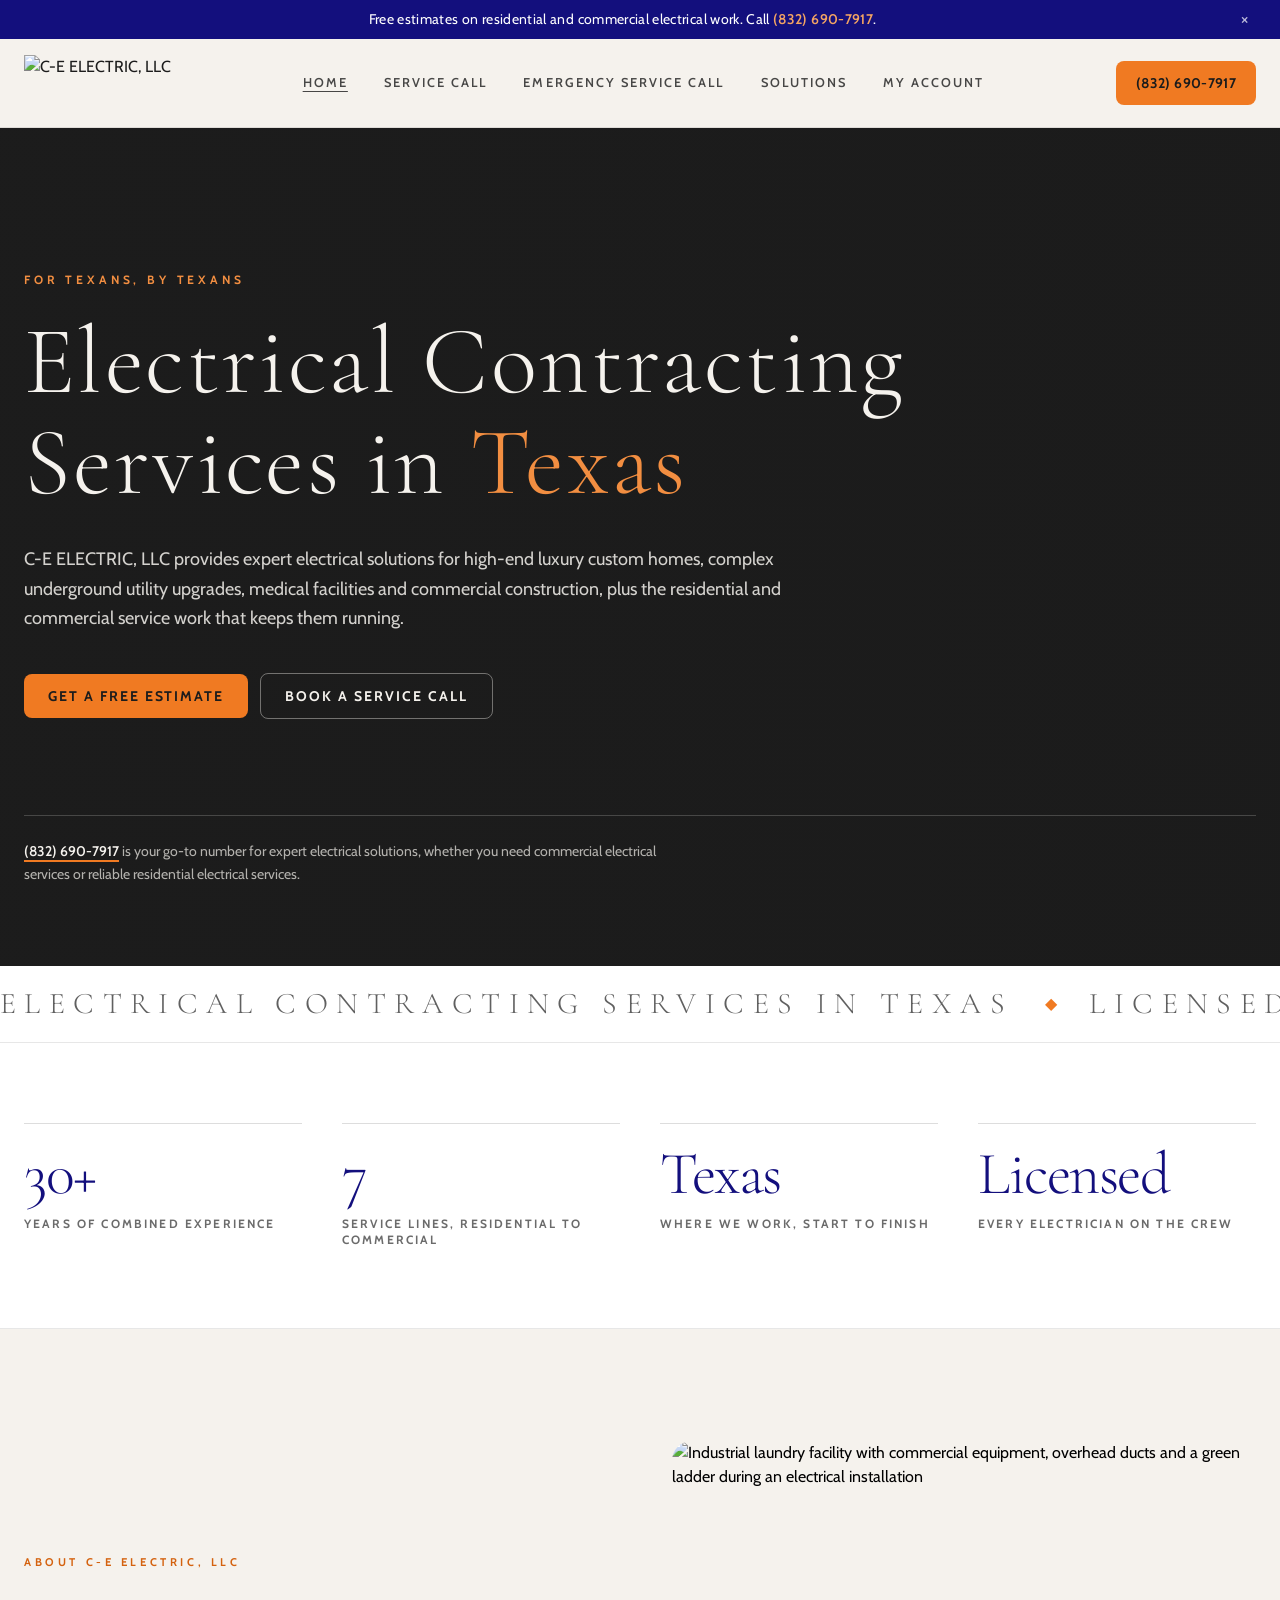
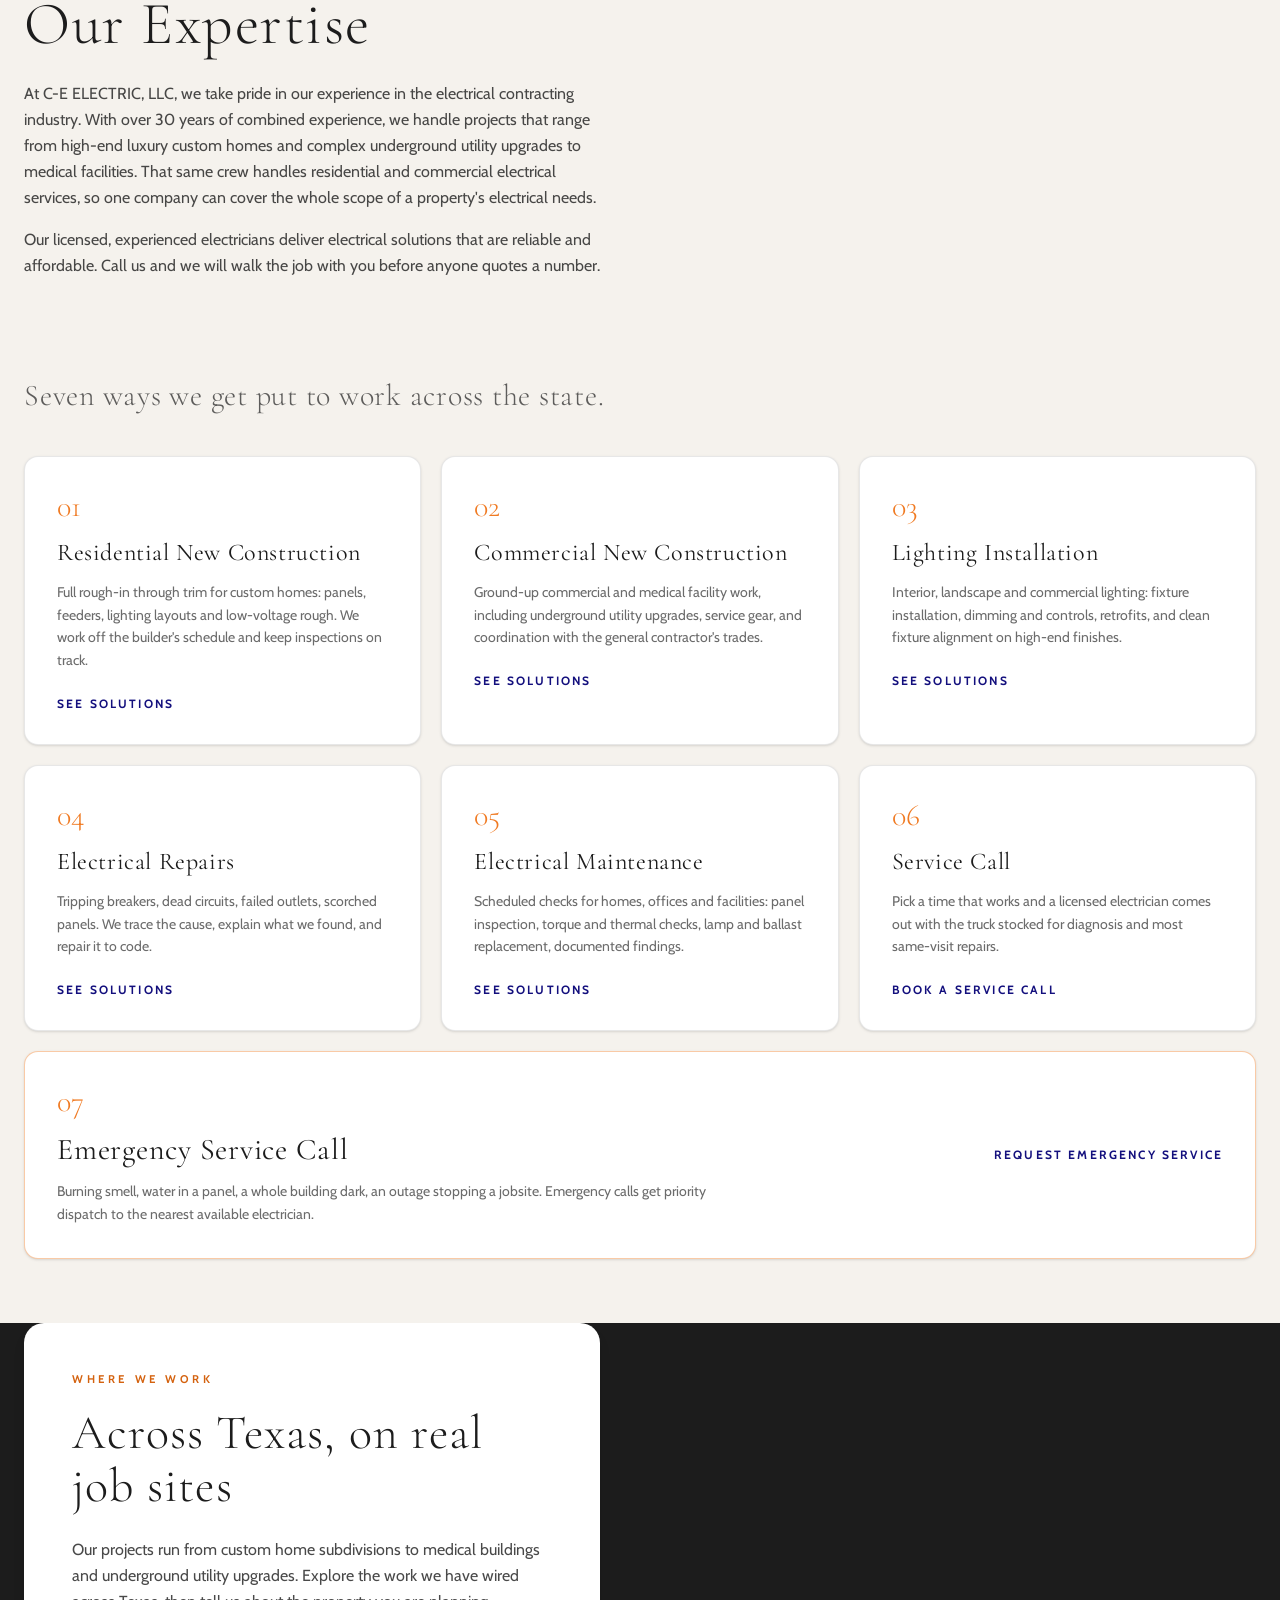
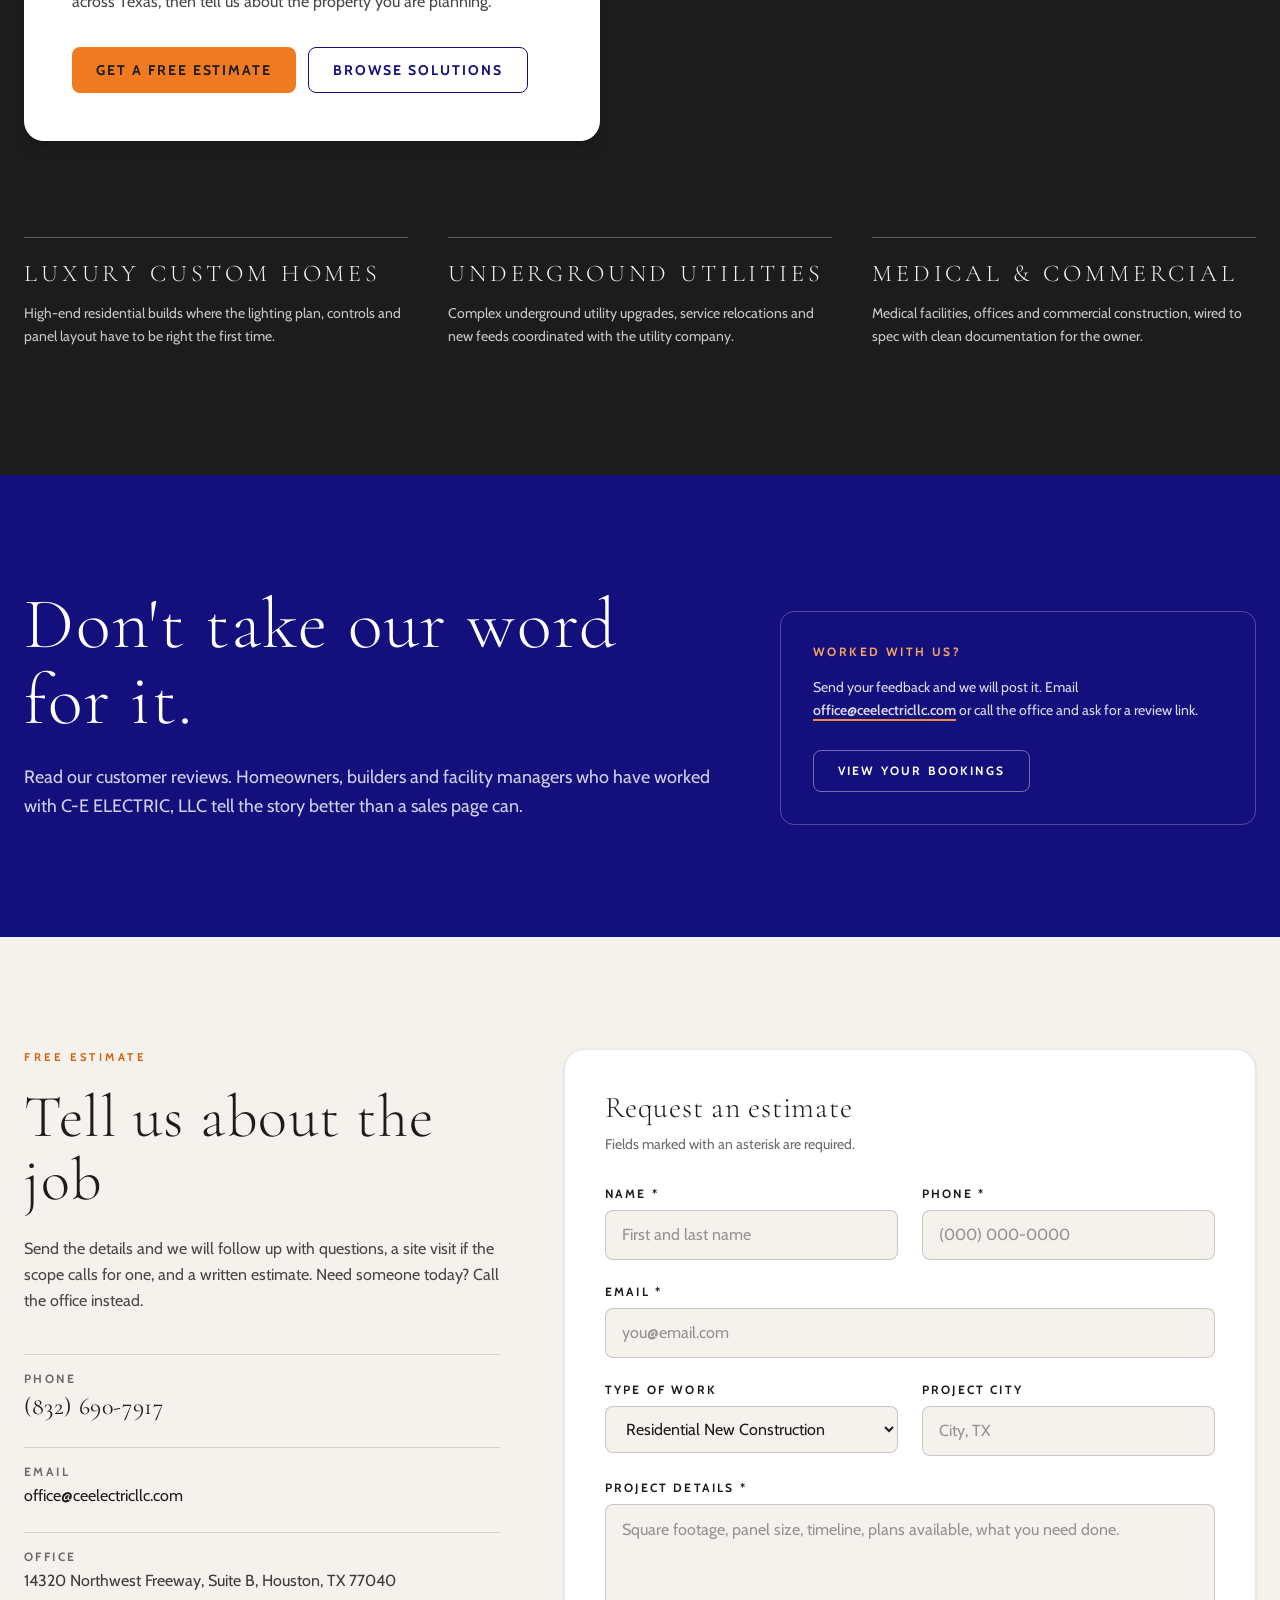
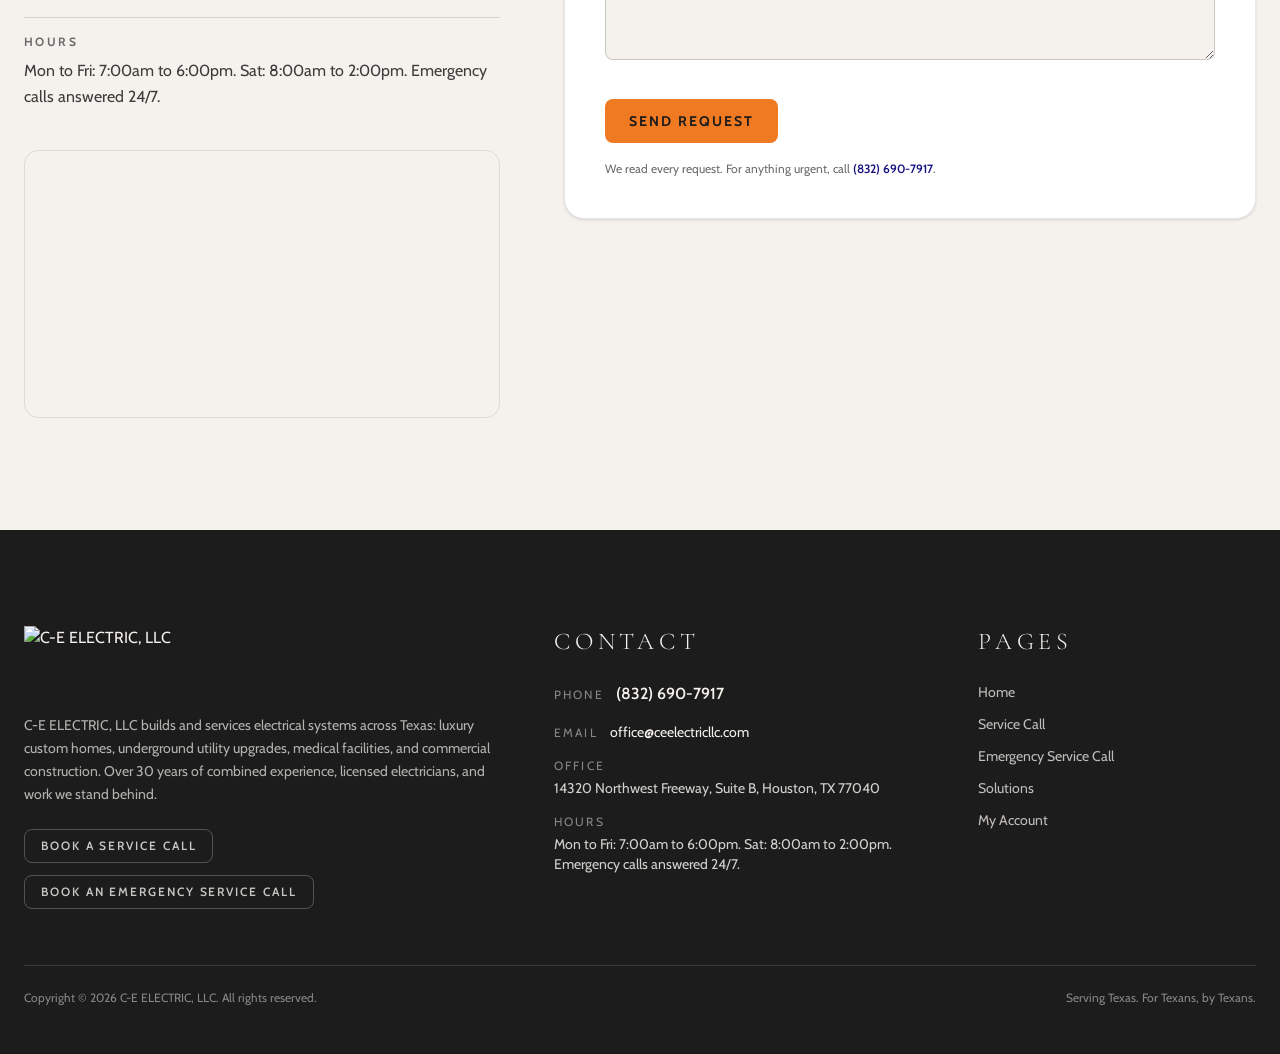
==== index.html @ a954e65c "Initial site generated by Tibly" ====
<!DOCTYPE html><html lang="en"><head>
<meta charset="utf-8"/>
<meta name="viewport" content="width=device-width, initial-scale=1"/>
<title>C-E ELECTRIC, LLC | Electrical Contracting Services in Texas</title>
<meta name="description" content="C-E ELECTRIC, LLC provides expert electrical solutions across Texas: luxury custom homes, underground utility upgrades, medical facilities, commercial construction, repairs and 24-hour service calls."/>
<link rel="canonical" href="https://c-e-electric-llc-2891.sites.tibly.ai/"/>
<meta property="og:type" content="website"/>
<meta property="og:url" content="https://c-e-electric-llc-2891.sites.tibly.ai/"/>
<meta property="og:site_name" content="C-E ELECTRIC, LLC"/>
<meta property="og:title" content="C-E ELECTRIC, LLC | Electrical Contracting Services in Texas"/>
<meta property="og:description" content="C-E ELECTRIC, LLC provides expert electrical solutions across Texas: luxury custom homes, underground utility upgrades, medical facilities, commercial construction, repairs and 24-hour service calls."/>
<meta name="twitter:card" content="summary_large_image"/>
<script type="application/ld+json" data-tibly-business="">{"@context":"https://schema.org","@type":"Electrician","image":"https://br-winter-boat-ajcnusyq.storage.c-3.us-east-2.aws.neon.tech/tibly-site-media/sites/6a129027-9db9-4f89-b25f-2b3204061a14/aab641169911f4c888b2295e507618f5.png","name":"C-E ELECTRIC, LLC","telephone":"(832) 690-7917","url":"https://c-e-electric-llc-2891.sites.tibly.ai/"}</script>
<link rel="icon" href="/favicon.svg" type="image/svg+xml"/>
<link rel="preconnect" href="https://fonts.googleapis.com"/>
<link rel="preconnect" href="https://fonts.gstatic.com" crossorigin=""/>
<link href="https://fonts.googleapis.com/css2?family=Cormorant+Garamond:wght@300;400;500;600&amp;family=Cabin:wght@400;500;600;700&amp;display=swap" rel="stylesheet"/>
<style>details[open] > *:not(summary){animation:tibly-acc .35s ease}@keyframes tibly-acc{from{opacity:0;transform:translateY(-4px)}}</style>
<style>@media (prefers-reduced-motion:no-preference){.tibly-fx{opacity:0;transform:translateY(24px);transition:opacity .7s ease,transform .7s ease}.tibly-fx.tibly-fx-in{opacity:1;transform:none}}</style>
<script>addEventListener('DOMContentLoaded',function(){if(!('IntersectionObserver' in window))return;var io=new IntersectionObserver(function(es){es.forEach(function(en){if(en.isIntersecting){en.target.classList.add('tibly-fx-in');io.unobserve(en.target)}})},{rootMargin:'0px 0px -8% 0px'});document.querySelectorAll('section[data-block] > *').forEach(function(el){var p=getComputedStyle(el).position;if(p==='absolute'||p==='fixed')return;if(el.getBoundingClientRect().top>innerHeight){el.classList.add('tibly-fx');io.observe(el)}})});</script>
<style>.tibly-ba{position:relative;overflow:hidden;--ba:50%;cursor:ew-resize;touch-action:pan-y;user-select:none;-webkit-user-select:none}.tibly-ba>img{display:block;width:100%;height:100%;object-fit:cover}.tibly-ba .tibly-ba-before{position:absolute;inset:0;clip-path:inset(0 calc(100% - var(--ba)) 0 0)}.tibly-ba .tibly-ba-before img{display:block;width:100%;height:100%;object-fit:cover}.tibly-ba::after{content:'';position:absolute;top:0;bottom:0;left:var(--ba);width:2px;margin-left:-1px;background:#fff;box-shadow:0 0 6px rgba(0,0,0,.55);pointer-events:none;z-index:1}.tibly-ba::before{content:'';position:absolute;top:50%;left:var(--ba);width:44px;height:44px;transform:translate(-50%,-50%);border-radius:9999px;background:rgba(0,0,0,.75) url("data:image/svg+xml,%3Csvg%20xmlns='http://www.w3.org/2000/svg'%20viewBox='0%200%2024%2024'%20fill='%23fff'%3E%3Cpath%20d='M9%206l-6%206%206%206zM15%206l6%206-6%206z'/%3E%3C/svg%3E") center/22px 22px no-repeat;border:2px solid #fff;box-shadow:0 2px 8px rgba(0,0,0,.4);pointer-events:none;z-index:1}.tibly-ba input[type=range]{position:absolute;inset:0;width:100%;height:100%;margin:0;opacity:0;pointer-events:none;-webkit-appearance:none;appearance:none;z-index:2}[data-lightbox]{cursor:zoom-in}.tibly-lb{position:fixed;inset:0;z-index:9999;background:rgba(0,0,0,.92);display:flex;align-items:center;justify-content:center;cursor:zoom-out;padding:24px}.tibly-lb img{max-width:100%;max-height:100%;object-fit:contain}</style>
<script>document.addEventListener('input',function(e){var t=e.target;if(!t||t.type!=='range')return;var c=t.closest&&t.closest('.tibly-ba');if(c)c.style.setProperty('--ba',t.value+'%')});document.addEventListener('pointerdown',function(e){var c=e.target.closest&&e.target.closest('.tibly-ba');if(!c||e.button>0)return;e.preventDefault();var inp=c.querySelector('input[type=range]');var set=function(x){var r=c.getBoundingClientRect();if(!r.width)return;var p=Math.max(0,Math.min(100,(x-r.left)*100/r.width));c.style.setProperty('--ba',p+'%');if(inp)inp.value=Math.round(p)};set(e.clientX);var mv=function(ev){set(ev.clientX)};var up=function(){document.removeEventListener('pointermove',mv);document.removeEventListener('pointerup',up);document.removeEventListener('pointercancel',up)};document.addEventListener('pointermove',mv);document.addEventListener('pointerup',up);document.addEventListener('pointercancel',up)});document.addEventListener('click',function(e){var im=e.target.closest&&e.target.closest('[data-lightbox]');if(!im||!(im.currentSrc||im.src))return;e.preventDefault();var o=document.createElement('div');o.className='tibly-lb';var big=document.createElement('img');big.src=im.currentSrc||im.src;big.alt=im.alt||'';o.appendChild(big);o.addEventListener('click',function(){o.remove()});document.addEventListener('keydown',function esc(ev){if(ev.key==='Escape'){o.remove();document.removeEventListener('keydown',esc)}});document.body.appendChild(o)});document.addEventListener('click',function(e){var x=e.target.closest&&e.target.closest('[data-announce-close]');if(!x)return;var b=x.closest('[data-announce]');if(b){b.style.display='none';try{sessionStorage.setItem('tibly-announce','1')}catch(_){}}});addEventListener('DOMContentLoaded',function(){try{if(sessionStorage.getItem('tibly-announce')==='1'){var b=document.querySelector('[data-announce]');if(b)b.style.display='none'}}catch(_){}if('IntersectionObserver' in window&&!matchMedia('(prefers-reduced-motion:reduce)').matches){var els=document.querySelectorAll('[data-count]');if(els.length){var io=new IntersectionObserver(function(es){es.forEach(function(en){if(!en.isIntersecting)return;io.unobserve(en.target);var el=en.target,s=el.textContent||'',m=s.match(/[\d,]*\d(?:\.\d+)?/);if(!m)return;var raw=m[0],num=parseFloat(raw.replace(/,/g,''));if(!isFinite(num))return;var pre=s.slice(0,m.index),post=s.slice(m.index+raw.length),grp=raw.indexOf(',')>=0,dec=(raw.split('.')[1]||'').length,t0=performance.now();requestAnimationFrame(function tick(now){var p=Math.min((now-t0)/1400,1);p=1-Math.pow(1-p,3);var v=(num*p).toFixed(dec);if(grp)v=Number(v).toLocaleString('en-US',{minimumFractionDigits:dec});el.textContent=pre+v+post;if(p<1)requestAnimationFrame(tick)})})},{rootMargin:'0px 0px -10% 0px'});els.forEach(function(el){io.observe(el)})}}var badge=document.querySelector('[data-tibly-open]');if(badge){var src=document.querySelector('[data-tibly-field="hours"]');var txt=(src&&src.textContent||'').toLowerCase();var days=['sun','mon','tue','wed','thu','fri','sat'];var toMin=function(h,mm,ap){h=+h;mm=+(mm||0);if(ap==='pm'&&h!==12)h+=12;if(ap==='am'&&h===12)h=0;return h*60+mm};var spans=[];var re=/(sun|mon|tue|wed|thu|fri|sat|daily|every ?day)[a-z]*\s*(?:[-\u2013\u2014]\s*(sun|mon|tue|wed|thu|fri|sat)[a-z]*)?\s*:?\s*(\d{1,2})(?::(\d{2}))?\s*(am|pm)?\s*[-\u2013\u2014]\s*(\d{1,2})(?::(\d{2}))?\s*(am|pm)?/g,mm;while((mm=re.exec(txt))){var d1=mm[1].slice(0,3),d2=mm[2],ap1=mm[5]||(mm[8]==='pm'&&+mm[3]<=+mm[6]?'am':mm[8]),o=toMin(mm[3],mm[4],ap1),c=toMin(mm[6],mm[7],mm[8]);var from=d1==='dai'||d1==='eve'?0:days.indexOf(d1),to=d2?days.indexOf(d2.slice(0,3)):(d1==='dai'||d1==='eve'?6:from);if(from<0)continue;for(var d=from;;d=(d+1)%7){spans.push([d,o,c]);if(d===to)break}}if(spans.length){var now=new Date(),cur=now.getDay(),min=now.getHours()*60+now.getMinutes();var open=spans.some(function(s){return s[0]===cur&&min>=s[1]&&min<s[2]});badge.textContent=open?(badge.getAttribute('data-open-text')||'Open now'):(badge.getAttribute('data-closed-text')||'Closed now');badge.setAttribute('data-state',open?'open':'closed');badge.hidden=false}}});</script>
<style>header a[aria-current="page"]:not(:has(img,svg)){text-decoration:underline;text-underline-offset:4px;text-decoration-thickness:1px}</style>
<style>#nav-open~[class*="peer-checked:"][class*="fixed"]{min-height:100vh;min-height:100dvh}@media (prefers-reduced-motion:no-preference){label[for="nav-open"] span{transition:transform .3s ease,opacity .2s ease}header:has(#nav-open:checked) label[for="nav-open"]:not([aria-label="Close" i]) span:not(:has(span)):nth-of-type(1){transform:translateY(8px) rotate(45deg)}header:has(#nav-open:checked) label[for="nav-open"]:not([aria-label="Close" i]) span:not(:has(span)):nth-of-type(2){opacity:0}header:has(#nav-open:checked) label[for="nav-open"]:not([aria-label="Close" i]) span:not(:has(span)):nth-of-type(3){transform:translateY(-8px) rotate(-45deg)}#nav-open:checked~[class*="peer-checked:"]{animation:tibly-nav-in .25s ease}#nav-open:checked~[class*="peer-checked:"] label[for="nav-open"]{display:inline-block;animation:tibly-x-in .35s ease}@keyframes tibly-nav-in{from{opacity:0;transform:translateY(10px)}}@keyframes tibly-x-in{from{opacity:0;transform:rotate(-90deg) scale(.6)}}}</style>
<link rel="stylesheet" href="/styles.css?v=c53bfd0f"/>
</head>
<body>
<!-- block:header -->
<header class="relative z-50 bg-bone font-body text-ink">
  <div data-announce="" class="bg-brand-600 text-white">
    <div class="mx-auto flex max-w-7xl items-center gap-3 px-4 py-2 sm:px-6">
      <p class="flex-1 text-center text-xs leading-relaxed tracking-wide sm:text-sm">
        Free estimates on residential and commercial electrical work. Call
        <a class="font-semibold text-accent-300 underline-offset-4 transition-colors hover:text-accent-200 hover:underline" href="tel:8326907917"><span data-tibly-field="phone">(832) 690-7917</span></a>.
      </p>
      <button data-announce-close="" aria-label="Dismiss" class="shrink-0 rounded-sm px-2 text-lg leading-none text-white/70 transition-colors hover:text-white">×</button>
    </div>
  </div>

  <div class="border-b border-ink/10">
    <div class="mx-auto max-w-7xl px-4 sm:px-6">
      <input type="checkbox" id="nav-open" class="peer sr-only"/>

      <div class="flex items-center justify-between gap-4 py-4">
        <a aria-current="page" class="flex shrink-0 items-center gap-3" href="/">
          <img data-tibly-logo="" src="https://br-winter-boat-ajcnusyq.storage.c-3.us-east-2.aws.neon.tech/tibly-site-media/sites/6a129027-9db9-4f89-b25f-2b3204061a14/aab641169911f4c888b2295e507618f5.png" alt="C-E ELECTRIC, LLC" class="h-11 w-auto sm:h-14"/>
          <span class="sr-only" data-tibly-field="business-name">C-E ELECTRIC, LLC</span>
        </a>

        <nav aria-label="Primary" class="hidden items-center gap-7 md:flex lg:gap-9">
          <a aria-current="page" class="text-[0.8rem] font-semibold uppercase tracking-[0.16em] text-ink/80 transition-colors hover:text-accent-600" href="/">Home</a>
          <a class="text-[0.8rem] font-semibold uppercase tracking-[0.16em] text-ink/80 transition-colors hover:text-accent-600" href="/service-call">Service Call</a>
          <a class="text-[0.8rem] font-semibold uppercase tracking-[0.16em] text-ink/80 transition-colors hover:text-accent-600" href="/emergency-service-call">Emergency Service Call</a>
          <a class="text-[0.8rem] font-semibold uppercase tracking-[0.16em] text-ink/80 transition-colors hover:text-accent-600" href="/solutions">Solutions</a>
          <a class="text-[0.8rem] font-semibold uppercase tracking-[0.16em] text-ink/80 transition-colors hover:text-accent-600" href="/account">My Account</a>
        </nav>

        <a class="hidden md:inline-flex items-center gap-2 rounded-md bg-accent-500 px-5 py-3 text-sm font-bold tracking-wide text-ink transition-all duration-200 hover:-translate-y-0.5 hover:bg-accent-400" href="tel:8326907917">
          <span data-tibly-field="phone">(832) 690-7917</span>
        </a>

        <label for="nav-open" class="md:hidden cursor-pointer p-2" aria-label="Menu">
          <span class="block h-0.5 w-7 bg-ink"></span>
          <span class="mt-1.5 block h-0.5 w-7 bg-ink"></span>
          <span class="mt-1.5 block h-0.5 w-7 bg-ink"></span>
        </label>
      </div>

      <div class="hidden peer-checked:flex md:hidden fixed inset-0 z-50 flex-col bg-bone">
        <div class="flex items-center justify-between border-b border-ink/10 px-4 py-4">
          <img src="https://br-winter-boat-ajcnusyq.storage.c-3.us-east-2.aws.neon.tech/tibly-site-media/sites/6a129027-9db9-4f89-b25f-2b3204061a14/aab641169911f4c888b2295e507618f5.png" alt="C-E ELECTRIC, LLC" class="h-11 w-auto"/>
          <label for="nav-open" aria-label="Close" class="cursor-pointer p-2 text-3xl leading-none text-ink">×</label>
        </div>
        <nav aria-label="Mobile" class="flex flex-1 flex-col justify-center gap-6 overflow-y-auto px-6 py-8">
          <a aria-current="page" class="font-display text-3xl font-light tracking-wide text-ink transition-colors hover:text-accent-600" href="/">Home</a>
          <a class="font-display text-3xl font-light tracking-wide text-ink transition-colors hover:text-accent-600" href="/service-call">Service Call</a>
          <a class="font-display text-3xl font-light tracking-wide text-ink transition-colors hover:text-accent-600" href="/emergency-service-call">Emergency Service Call</a>
          <a class="font-display text-3xl font-light tracking-wide text-ink transition-colors hover:text-accent-600" href="/solutions">Solutions</a>
          <a class="font-display text-3xl font-light tracking-wide text-ink transition-colors hover:text-accent-600" href="/account">My Account</a>
        </nav>
        <div class="border-t border-ink/10 px-6 py-6">
          <a class="flex w-full items-center justify-center rounded-md bg-accent-500 px-6 py-4 text-base font-bold tracking-wide text-ink transition-colors hover:bg-accent-400" href="tel:8326907917">
            Call <span class="ml-2" data-tibly-field="phone">(832) 690-7917</span>
          </a>
        </div>
      </div>
    </div>
  </div>
</header>
<!-- /block:header -->
<!-- block:value-hero-cta -->
<section class="relative isolate overflow-hidden bg-ink font-body" data-block="value-hero-cta">
  <video src="https://videos.pexels.com/video-files/5391403/5391403-hd_1920_1080_30fps.mp4" poster="https://images.pexels.com/videos/5391403/pexels-photo-5391403.jpeg?auto=compress&amp;cs=tinysrgb&amp;fit=crop&amp;h=630&amp;w=1200" autoplay="" muted="" loop="" playsinline="" data-video-query="electrician pulling wire and installing lighting inside a luxury custom home under construction" class="absolute inset-0 w-full h-full object-cover"></video>
  <div class="absolute inset-0 bg-ink/70 md:bg-gradient-to-r md:from-ink/85 md:via-ink/65 md:to-ink/25"></div>

  <div class="relative mx-auto flex max-w-7xl flex-col px-4 pt-20 pb-14 sm:px-6 md:pt-36 md:pb-20">
    <p class="text-[0.7rem] font-bold uppercase tracking-[0.32em] text-accent-400 sm:text-xs">For Texans, by Texans</p>

    <h1 class="mt-6 max-w-4xl font-display text-4xl font-light leading-[1.05] tracking-wide text-bone sm:text-5xl md:text-7xl lg:text-8xl">
      Electrical Contracting<br class="hidden sm:block"/> Services in <span class="text-accent-400">Texas</span>
    </h1>

    <p class="mt-8 max-w-prose text-base leading-relaxed text-bone/85 sm:text-lg">
      <span data-tibly-field="business-name">C-E ELECTRIC, LLC</span> provides expert electrical solutions for high-end luxury custom homes, complex underground utility upgrades, medical facilities and commercial construction, plus the residential and commercial service work that keeps them running.
    </p>

    <div class="mt-10 flex flex-col gap-3 sm:flex-row sm:items-center">
      <a class="btn w-full sm:w-auto" href="#estimate">Get a Free Estimate</a>
      <a class="inline-flex w-full items-center justify-center rounded-md border border-bone/40 px-6 py-3 text-sm font-bold uppercase tracking-[0.14em] text-bone transition-all duration-200 hover:-translate-y-0.5 hover:border-accent-400 hover:text-accent-400 sm:w-auto" href="/service-call">Book a Service Call</a>
    </div>

    <div class="mt-14 border-t border-bone/20 pt-6 md:mt-24">
      <p class="max-w-2xl text-sm leading-relaxed text-bone/70">
        <a class="font-semibold text-bone underline decoration-accent-500 decoration-2 underline-offset-4 transition-colors hover:text-accent-400" href="tel:8326907917"><span data-tibly-field="phone">(832) 690-7917</span></a>
        is your go-to number for expert electrical solutions, whether you need commercial electrical services or reliable residential electrical services.
      </p>
    </div>
  </div>
</section>
<!-- /block:value-hero-cta -->
<!-- block:trust-bar -->
<section class="border-b border-ink/10 bg-surface font-body" data-block="trust-bar">
  <div class="overflow-hidden border-b border-ink/10 py-5">
    <div class="flex w-max animate-marquee items-center gap-8 pr-8">
      <span class="font-display text-2xl font-light tracking-[0.28em] uppercase text-ink/70 sm:text-3xl">Electrical Contracting Services in Texas</span>
      <span class="text-accent-500">◆</span>
      <span class="font-display text-2xl font-light tracking-[0.28em] uppercase text-ink/70 sm:text-3xl">Licensed &amp; Experienced Electricians</span>
      <span class="text-accent-500">◆</span>
      <span class="font-display text-2xl font-light tracking-[0.28em] uppercase text-ink/70 sm:text-3xl">Electrical Contracting Services in Texas</span>
      <span class="text-accent-500">◆</span>
      <span class="font-display text-2xl font-light tracking-[0.28em] uppercase text-ink/70 sm:text-3xl">Licensed &amp; Experienced Electricians</span>
      <span class="text-accent-500">◆</span>
    </div>
  </div>

  <div class="mx-auto max-w-7xl px-4 py-14 sm:px-6 md:py-20">
    <dl class="grid grid-cols-1 gap-10 sm:grid-cols-2 lg:grid-cols-4">
      <div class="border-t border-ink/15 pt-5">
        <dd class="font-display text-5xl font-light tracking-tight text-brand-600 md:text-6xl"><span data-count="">30+</span></dd>
        <dt class="mt-3 text-xs font-bold uppercase tracking-[0.18em] text-muted">Years of combined experience</dt>
      </div>
      <div class="border-t border-ink/15 pt-5">
        <dd class="font-display text-5xl font-light tracking-tight text-brand-600 md:text-6xl"><span data-count="">7</span></dd>
        <dt class="mt-3 text-xs font-bold uppercase tracking-[0.18em] text-muted">Service lines, residential to commercial</dt>
      </div>
      <div class="border-t border-ink/15 pt-5">
        <dd class="font-display text-5xl font-light tracking-tight text-brand-600 md:text-6xl">Texas</dd>
        <dt class="mt-3 text-xs font-bold uppercase tracking-[0.18em] text-muted">Where we work, start to finish</dt>
      </div>
      <div class="border-t border-ink/15 pt-5">
        <dd class="font-display text-5xl font-light tracking-tight text-brand-600 md:text-6xl">Licensed</dd>
        <dt class="mt-3 text-xs font-bold uppercase tracking-[0.18em] text-muted">Every electrician on the crew</dt>
      </div>
    </dl>
  </div>
</section>
<!-- /block:trust-bar -->
<!-- block:service-grid -->
<section class="bg-bone pt-16 pb-24 font-body md:pt-28 md:pb-44" data-block="service-grid">
  <div class="mx-auto max-w-7xl px-4 sm:px-6">
    <div class="grid grid-cols-1 items-end gap-10 lg:grid-cols-12 lg:gap-16">
      <div class="lg:col-span-6">
        <p class="text-[0.7rem] font-bold uppercase tracking-[0.32em] text-accent-600">About C-E ELECTRIC, LLC</p>
        <h2 class="mt-5 font-display text-4xl font-light leading-[1.1] tracking-wide text-ink md:text-6xl">Our Expertise</h2>
        <p class="mt-6 max-w-prose text-base leading-relaxed text-ink/80">
          At <span data-tibly-field="business-name">C-E ELECTRIC, LLC</span>, we take pride in our experience in the electrical contracting industry. With over 30 years of combined experience, we handle projects that range from high-end luxury custom homes and complex underground utility upgrades to medical facilities. That same crew handles residential and commercial electrical services, so one company can cover the whole scope of a property&#39;s electrical needs.
        </p>
        <p class="mt-4 max-w-prose text-base leading-relaxed text-ink/80">
          Our licensed, experienced electricians deliver electrical solutions that are reliable and affordable. Call us and we will walk the job with you before anyone quotes a number.
        </p>
      </div>

      <div class="group overflow-hidden rounded-xl lg:col-span-6">
        <img src="https://br-winter-boat-ajcnusyq.storage.c-3.us-east-2.aws.neon.tech/tibly-site-media/sites/6a129027-9db9-4f89-b25f-2b3204061a14/f71890ac841507956d4439f7712370f7.jpg" alt="Industrial laundry facility with commercial equipment, overhead ducts and a green ladder during an electrical installation" data-lightbox="" class="aspect-[4/3] w-full object-cover transition-transform duration-500 group-hover:scale-105"/>
      </div>
    </div>

    <p class="mt-16 max-w-2xl font-display text-2xl font-light leading-snug tracking-wide text-ink/70 md:mt-24 md:text-3xl">
      Seven ways we get put to work across the state.
    </p>

    <div class="mt-10 grid grid-cols-1 gap-5 sm:grid-cols-2 lg:grid-cols-3">
      <a class="card group flex flex-col" href="/solutions">
        <span class="font-display text-3xl font-light text-accent-500">01</span>
        <h3 class="mt-3 font-display text-2xl font-normal tracking-wide text-ink transition-colors group-hover:text-brand-600">Residential New Construction</h3>
        <p class="mt-3 text-sm leading-relaxed text-muted">Full rough-in through trim for custom homes: panels, feeders, lighting layouts and low-voltage rough. We work off the builder&#39;s schedule and keep inspections on track.</p>
        <span class="mt-6 text-xs font-bold uppercase tracking-[0.18em] text-brand-600 underline-offset-4 group-hover:underline">See solutions</span>
      </a>

      <a class="card group flex flex-col" href="/solutions">
        <span class="font-display text-3xl font-light text-accent-500">02</span>
        <h3 class="mt-3 font-display text-2xl font-normal tracking-wide text-ink transition-colors group-hover:text-brand-600">Commercial New Construction</h3>
        <p class="mt-3 text-sm leading-relaxed text-muted">Ground-up commercial and medical facility work, including underground utility upgrades, service gear, and coordination with the general contractor&#39;s trades.</p>
        <span class="mt-6 text-xs font-bold uppercase tracking-[0.18em] text-brand-600 underline-offset-4 group-hover:underline">See solutions</span>
      </a>

      <a class="card group flex flex-col" href="/solutions">
        <span class="font-display text-3xl font-light text-accent-500">03</span>
        <h3 class="mt-3 font-display text-2xl font-normal tracking-wide text-ink transition-colors group-hover:text-brand-600">Lighting Installation</h3>
        <p class="mt-3 text-sm leading-relaxed text-muted">Interior, landscape and commercial lighting: fixture installation, dimming and controls, retrofits, and clean fixture alignment on high-end finishes.</p>
        <span class="mt-6 text-xs font-bold uppercase tracking-[0.18em] text-brand-600 underline-offset-4 group-hover:underline">See solutions</span>
      </a>

      <a class="card group flex flex-col" href="/solutions">
        <span class="font-display text-3xl font-light text-accent-500">04</span>
        <h3 class="mt-3 font-display text-2xl font-normal tracking-wide text-ink transition-colors group-hover:text-brand-600">Electrical Repairs</h3>
        <p class="mt-3 text-sm leading-relaxed text-muted">Tripping breakers, dead circuits, failed outlets, scorched panels. We trace the cause, explain what we found, and repair it to code.</p>
        <span class="mt-6 text-xs font-bold uppercase tracking-[0.18em] text-brand-600 underline-offset-4 group-hover:underline">See solutions</span>
      </a>

      <a class="card group flex flex-col" href="/solutions">
        <span class="font-display text-3xl font-light text-accent-500">05</span>
        <h3 class="mt-3 font-display text-2xl font-normal tracking-wide text-ink transition-colors group-hover:text-brand-600">Electrical Maintenance</h3>
        <p class="mt-3 text-sm leading-relaxed text-muted">Scheduled checks for homes, offices and facilities: panel inspection, torque and thermal checks, lamp and ballast replacement, documented findings.</p>
        <span class="mt-6 text-xs font-bold uppercase tracking-[0.18em] text-brand-600 underline-offset-4 group-hover:underline">See solutions</span>
      </a>

      <a class="card group flex flex-col" href="/service-call">
        <span class="font-display text-3xl font-light text-accent-500">06</span>
        <h3 class="mt-3 font-display text-2xl font-normal tracking-wide text-ink transition-colors group-hover:text-brand-600">Service Call</h3>
        <p class="mt-3 text-sm leading-relaxed text-muted">Pick a time that works and a licensed electrician comes out with the truck stocked for diagnosis and most same-visit repairs.</p>
        <span class="mt-6 text-xs font-bold uppercase tracking-[0.18em] text-brand-600 underline-offset-4 group-hover:underline">Book a service call</span>
      </a>

      <a class="card group flex flex-col border-accent-500/40 sm:col-span-2 lg:col-span-3" href="/emergency-service-call">
        <div class="flex flex-col gap-4 md:flex-row md:items-center md:justify-between">
          <div>
            <span class="font-display text-3xl font-light text-accent-500">07</span>
            <h3 class="mt-3 font-display text-2xl font-normal tracking-wide text-ink transition-colors group-hover:text-brand-600 md:text-3xl">Emergency Service Call</h3>
            <p class="mt-3 max-w-prose text-sm leading-relaxed text-muted">Burning smell, water in a panel, a whole building dark, an outage stopping a jobsite. Emergency calls get priority dispatch to the nearest available electrician.</p>
          </div>
          <span class="shrink-0 text-xs font-bold uppercase tracking-[0.18em] text-brand-600 underline-offset-4 group-hover:underline">Request emergency service</span>
        </div>
      </a>
    </div>
  </div>
</section>
<!-- /block:service-grid -->
<!-- block:coverage-area -->
<section style="background-image:url(&#39;https://images.pexels.com/photos/35886613/pexels-photo-35886613.jpeg?auto=compress&amp;cs=tinysrgb&amp;dpr=2&amp;h=650&amp;w=940&#39;)" class="relative bg-ink bg-cover bg-center font-body md:bg-fixed" data-bg-query="texas luxury custom home under construction at golden hour with framing and utility trenching" data-block="coverage-area">
  <div class="absolute inset-0 bg-ink/55"></div>

  <div class="relative mx-auto max-w-7xl px-4 pb-20 sm:px-6 md:pb-32">
    <div class="-mt-16 max-w-xl rounded-xl bg-surface p-8 shadow-lg md:-mt-28 md:p-12">
      <p class="text-[0.7rem] font-bold uppercase tracking-[0.32em] text-accent-600">Where we work</p>
      <h2 class="mt-5 font-display text-4xl font-light leading-[1.1] tracking-wide text-ink md:text-5xl">Across Texas, on real job sites</h2>
      <p class="mt-6 text-base leading-relaxed text-ink/80">
        Our projects run from custom home subdivisions to medical buildings and underground utility upgrades. Explore the work we have wired across Texas, then tell us about the property you are planning.
      </p>
      <div class="mt-8 flex flex-col gap-3 sm:flex-row">
        <a class="btn w-full sm:w-auto" href="#estimate">Get a Free Estimate</a>
        <a class="btn-secondary w-full sm:w-auto" href="/solutions">Browse Solutions</a>
      </div>
    </div>

    <div class="mt-16 grid grid-cols-1 gap-10 md:mt-24 md:grid-cols-3">
      <div class="border-t border-bone/30 pt-5">
        <h3 class="font-display text-2xl font-light tracking-[0.16em] uppercase text-bone">Luxury custom homes</h3>
        <p class="mt-3 text-sm leading-relaxed text-bone/80">High-end residential builds where the lighting plan, controls and panel layout have to be right the first time.</p>
      </div>
      <div class="border-t border-bone/30 pt-5">
        <h3 class="font-display text-2xl font-light tracking-[0.16em] uppercase text-bone">Underground utilities</h3>
        <p class="mt-3 text-sm leading-relaxed text-bone/80">Complex underground utility upgrades, service relocations and new feeds coordinated with the utility company.</p>
      </div>
      <div class="border-t border-bone/30 pt-5">
        <h3 class="font-display text-2xl font-light tracking-[0.16em] uppercase text-bone">Medical &amp; commercial</h3>
        <p class="mt-3 text-sm leading-relaxed text-bone/80">Medical facilities, offices and commercial construction, wired to spec with clean documentation for the owner.</p>
      </div>
    </div>
  </div>
</section>
<!-- /block:coverage-area -->
<!-- block:review-strip -->
<section class="bg-brand-600 py-16 font-body text-white md:py-28" data-block="review-strip">
  <div class="mx-auto max-w-7xl px-4 sm:px-6">
    <div class="grid grid-cols-1 gap-10 lg:grid-cols-12 lg:gap-16">
      <div class="lg:col-span-7">
        <h2 class="font-display text-4xl font-light leading-[1.05] tracking-wide md:text-6xl lg:text-7xl">Don&#39;t take our word for it.</h2>
        <p class="mt-6 max-w-prose text-base leading-relaxed text-white/80 md:text-lg">
          Read our customer reviews. Homeowners, builders and facility managers who have worked with <span data-tibly-field="business-name">C-E ELECTRIC, LLC</span> tell the story better than a sales page can.
        </p>
      </div>

      <div class="lg:col-span-5 lg:pt-6">
        <div class="rounded-lg border border-white/25 p-6 sm:p-8">
          <p class="text-xs font-bold uppercase tracking-[0.2em] text-accent-300">Worked with us?</p>
          <p class="mt-4 text-sm leading-relaxed text-white/85">
            Send your feedback and we will post it. Email
            <a class="font-semibold underline decoration-accent-400 decoration-2 underline-offset-4 transition-colors hover:text-accent-300" href="mailto:office@ceelectricllc.com"><span data-tibly-field="email">office@ceelectricllc.com</span></a>
            or call the office and ask for a review link.
          </p>
          <a class="mt-7 inline-flex items-center gap-2 rounded-md border border-white/40 px-6 py-3 text-xs font-bold uppercase tracking-[0.18em] text-white transition-all duration-200 hover:-translate-y-0.5 hover:border-accent-400 hover:text-accent-300" href="/account">
            View your bookings
          </a>
        </div>
      </div>
    </div>
  </div>
</section>
<!-- /block:review-strip -->
<!-- block:quote-cta -->
<section id="estimate" class="bg-bone py-16 font-body md:py-28" data-block="quote-cta">
  <div class="mx-auto max-w-7xl px-4 sm:px-6">
    <div class="grid grid-cols-1 gap-12 lg:grid-cols-12 lg:gap-16">
      <div class="lg:col-span-5">
        <p class="text-[0.7rem] font-bold uppercase tracking-[0.32em] text-accent-600">Free estimate</p>
        <h2 class="mt-5 font-display text-4xl font-light leading-[1.05] tracking-wide text-ink md:text-6xl">Tell us about the job</h2>
        <p class="mt-6 max-w-prose text-base leading-relaxed text-ink/80">
          Send the details and we will follow up with questions, a site visit if the scope calls for one, and a written estimate. Need someone today? Call the office instead.
        </p>

        <ul class="mt-10 space-y-6 text-sm">
          <li class="flex flex-col gap-1 border-t border-ink/15 pt-4">
            <span class="text-xs font-bold uppercase tracking-[0.2em] text-muted">Phone</span>
            <a class="font-display text-2xl font-normal tracking-wide text-ink transition-colors hover:text-accent-600" href="tel:8326907917"><span data-tibly-field="phone">(832) 690-7917</span></a>
          </li>
          <li class="flex flex-col gap-1 border-t border-ink/15 pt-4">
            <span class="text-xs font-bold uppercase tracking-[0.2em] text-muted">Email</span>
            <a class="break-words text-base text-ink underline-offset-4 transition-colors hover:text-accent-600 hover:underline" href="mailto:office@ceelectricllc.com"><span data-tibly-field="email">office@ceelectricllc.com</span></a>
          </li>
          <li class="flex flex-col gap-1 border-t border-ink/15 pt-4">
            <span class="text-xs font-bold uppercase tracking-[0.2em] text-muted">Office</span>
            <span data-tibly-field="address" class="text-base text-ink/85">14320 Northwest Freeway, Suite B, Houston, TX 77040</span>
          </li>
          <li class="flex flex-col gap-2 border-t border-ink/15 pt-4">
            <span class="flex items-center gap-3">
              <span class="text-xs font-bold uppercase tracking-[0.2em] text-muted">Hours</span>
              <span data-tibly-open="" hidden="" class="rounded-sm bg-ink/10 px-2 py-1 text-[0.65rem] font-bold uppercase tracking-[0.16em] text-ink data-[state=open]:bg-accent-500 data-[state=open]:text-ink"></span>
            </span>
            <span data-tibly-field="hours" class="text-base leading-relaxed text-ink/85">Mon to Fri: 7:00am to 6:00pm. Sat: 8:00am to 2:00pm. Emergency calls answered 24/7.</span>
          </li>
        </ul>

        <div class="mt-10 overflow-hidden rounded-lg border border-ink/10">
          <iframe data-tibly-field="map" title="Map" loading="lazy" class="w-full aspect-video border-0" src="https://www.google.com/maps?q=14320+Northwest+Freeway+Suite+B+Houston+TX+77040&amp;output=embed"></iframe>
        </div>
      </div>

      <div class="lg:col-span-7">
        <form method="POST" action="/api/public/site-forms" class="rounded-xl border border-ink/10 bg-surface p-6 shadow-sm sm:p-10">
          <input type="hidden" name="_page" value="/"/>
          <input type="text" name="_gotcha" class="hidden" tabindex="-1" autocomplete="off" aria-hidden="true"/>

          <h3 class="font-display text-3xl font-light tracking-wide text-ink">Request an estimate</h3>
          <p class="mt-2 text-sm text-muted">Fields marked with an asterisk are required.</p>

          <div class="mt-8 grid grid-cols-1 gap-6 sm:grid-cols-2">
            <div class="sm:col-span-1">
              <label for="name" class="block text-xs font-bold uppercase tracking-[0.18em] text-ink">Name *</label>
              <input id="name" name="name" type="text" required="" autocomplete="name" class="mt-2 w-full rounded-md border border-ink/20 bg-bone px-4 py-3 text-base text-ink transition-colors placeholder:text-muted/70 focus:border-brand-600 focus:bg-surface focus:outline-2 focus:outline-offset-2 focus:outline-brand-600" placeholder="First and last name"/>
            </div>
            <div class="sm:col-span-1">
              <label for="phone" class="block text-xs font-bold uppercase tracking-[0.18em] text-ink">Phone *</label>
              <input id="phone" name="phone" type="tel" required="" autocomplete="tel" class="mt-2 w-full rounded-md border border-ink/20 bg-bone px-4 py-3 text-base text-ink transition-colors placeholder:text-muted/70 focus:border-brand-600 focus:bg-surface focus:outline-2 focus:outline-offset-2 focus:outline-brand-600" placeholder="(000) 000-0000"/>
            </div>
            <div class="sm:col-span-2">
              <label for="email" class="block text-xs font-bold uppercase tracking-[0.18em] text-ink">Email *</label>
              <input id="email" name="email" type="email" required="" autocomplete="email" class="mt-2 w-full rounded-md border border-ink/20 bg-bone px-4 py-3 text-base text-ink transition-colors placeholder:text-muted/70 focus:border-brand-600 focus:bg-surface focus:outline-2 focus:outline-offset-2 focus:outline-brand-600" placeholder="you@email.com"/>
            </div>
            <div class="sm:col-span-1">
              <label for="service" class="block text-xs font-bold uppercase tracking-[0.18em] text-ink">Type of work</label>
              <select id="service" name="service" class="mt-2 w-full rounded-md border border-ink/20 bg-bone px-4 py-3 text-base text-ink transition-colors focus:border-brand-600 focus:bg-surface focus:outline-2 focus:outline-offset-2 focus:outline-brand-600">
                <option>Residential New Construction</option>
                <option>Commercial New Construction</option>
                <option>Lighting Installation</option>
                <option>Electrical Repairs</option>
                <option>Electrical Maintenance</option>
                <option>Service Call</option>
                <option>Emergency Service Call</option>
              </select>
            </div>
            <div class="sm:col-span-1">
              <label for="city" class="block text-xs font-bold uppercase tracking-[0.18em] text-ink">Project city</label>
              <input id="city" name="city" type="text" class="mt-2 w-full rounded-md border border-ink/20 bg-bone px-4 py-3 text-base text-ink transition-colors placeholder:text-muted/70 focus:border-brand-600 focus:bg-surface focus:outline-2 focus:outline-offset-2 focus:outline-brand-600" placeholder="City, TX"/>
            </div>
            <div class="sm:col-span-2">
              <label for="message" class="block text-xs font-bold uppercase tracking-[0.18em] text-ink">Project details *</label>
              <textarea id="message" name="message" rows="5" required="" class="mt-2 w-full rounded-md border border-ink/20 bg-bone px-4 py-3 text-base leading-relaxed text-ink transition-colors placeholder:text-muted/70 focus:border-brand-600 focus:bg-surface focus:outline-2 focus:outline-offset-2 focus:outline-brand-600" placeholder="Square footage, panel size, timeline, plans available, what you need done."></textarea>
            </div>
          </div>

          <button type="submit" class="btn mt-8 w-full sm:w-auto">Send Request</button>
          <p class="mt-4 text-xs leading-relaxed text-muted">We read every request. For anything urgent, call <a class="font-semibold text-brand-600 underline-offset-4 transition-colors hover:text-accent-600 hover:underline" href="tel:8326907917"><span data-tibly-field="phone">(832) 690-7917</span></a>.</p>
        </form>
      </div>
    </div>
  </div>
</section>
<!-- /block:quote-cta -->
<!-- block:footer -->
<footer class="bg-ink pt-16 pb-24 font-body text-bone md:pt-24 md:pb-12">
  <div class="mx-auto max-w-7xl px-4 sm:px-6">
    <div class="grid grid-cols-1 gap-12 md:grid-cols-12 md:gap-10">
      <div class="md:col-span-5">
        <img src="https://br-winter-boat-ajcnusyq.storage.c-3.us-east-2.aws.neon.tech/tibly-site-media/sites/6a129027-9db9-4f89-b25f-2b3204061a14/aab641169911f4c888b2295e507618f5.png" alt="C-E ELECTRIC, LLC" class="h-16 w-auto"/>
        <p class="mt-6 max-w-prose text-sm leading-relaxed text-bone/70">
          <span data-tibly-field="business-name">C-E ELECTRIC, LLC</span> builds and services electrical systems across Texas: luxury custom homes, underground utility upgrades, medical facilities, and commercial construction. Over 30 years of combined experience, licensed electricians, and work we stand behind.
        </p>
        <div data-tibly-field="links" class="mt-6 flex flex-wrap gap-3"><a href="https://ceelectricllc.com/ola/services/service-call" class="rounded-md border border-bone/25 px-4 py-2 text-xs font-semibold uppercase tracking-[0.16em] text-bone/80 transition-colors hover:border-accent-500 hover:text-accent-400">Book a Service Call</a><a href="https://ceelectricllc.com/ola/services/emergency-service-call" class="rounded-md border border-bone/25 px-4 py-2 text-xs font-semibold uppercase tracking-[0.16em] text-bone/80 transition-colors hover:border-accent-500 hover:text-accent-400">Book an Emergency Service Call</a></div>
      </div>

      <div class="md:col-span-4">
        <h2 class="font-display text-2xl font-light tracking-[0.2em] text-bone uppercase">Contact</h2>
        <ul class="mt-6 space-y-4 text-sm">
          <li>
            <a class="group inline-flex items-baseline gap-3" href="tel:8326907917">
              <span class="text-xs uppercase tracking-[0.18em] text-bone/50">Phone</span>
              <span data-tibly-field="phone" class="text-base font-semibold text-bone transition-colors group-hover:text-accent-400">(832) 690-7917</span>
            </a>
          </li>
          <li>
            <a class="group inline-flex items-baseline gap-3 break-words" href="mailto:office@ceelectricllc.com">
              <span class="text-xs uppercase tracking-[0.18em] text-bone/50">Email</span>
              <span data-tibly-field="email" class="text-bone transition-colors group-hover:text-accent-400">office@ceelectricllc.com</span>
            </a>
          </li>
          <li class="flex flex-col gap-1">
            <span class="text-xs uppercase tracking-[0.18em] text-bone/50">Office</span>
            <span data-tibly-field="address" class="text-bone/85">14320 Northwest Freeway, Suite B, Houston, TX 77040</span>
          </li>
          <li class="flex flex-col gap-1">
            <span class="text-xs uppercase tracking-[0.18em] text-bone/50">Hours</span>
            <span data-tibly-field="hours" class="text-bone/85">Mon to Fri: 7:00am to 6:00pm. Sat: 8:00am to 2:00pm. Emergency calls answered 24/7.</span>
          </li>
        </ul>
      </div>

      <div class="md:col-span-3">
        <h2 class="font-display text-2xl font-light tracking-[0.2em] text-bone uppercase">Pages</h2>
        <nav aria-label="Footer" class="mt-6 flex flex-col gap-3 text-sm">
          <a class="w-fit text-bone/75 underline-offset-4 transition-colors hover:text-accent-400 hover:underline" href="/">Home</a>
          <a class="w-fit text-bone/75 underline-offset-4 transition-colors hover:text-accent-400 hover:underline" href="/service-call">Service Call</a>
          <a class="w-fit text-bone/75 underline-offset-4 transition-colors hover:text-accent-400 hover:underline" href="/emergency-service-call">Emergency Service Call</a>
          <a class="w-fit text-bone/75 underline-offset-4 transition-colors hover:text-accent-400 hover:underline" href="/solutions">Solutions</a>
          <a class="w-fit text-bone/75 underline-offset-4 transition-colors hover:text-accent-400 hover:underline" href="/account">My Account</a>
        </nav>
      </div>
    </div>

    <div class="mt-14 flex flex-col gap-3 border-t border-bone/15 pt-6 text-xs text-bone/50 sm:flex-row sm:items-center sm:justify-between">
      <p>Copyright © 2026 <span data-tibly-field="business-name">C-E ELECTRIC, LLC</span>. All rights reserved.</p>
      <p>Serving Texas. For Texans, by Texans.</p>
    </div>
  </div>

  <div class="md:hidden fixed bottom-0 inset-x-0 z-40 border-t border-accent-600/40 bg-accent-500">
    <a class="flex w-full items-center justify-center gap-2 px-4 py-4 text-base font-bold tracking-wide text-ink transition-colors hover:bg-accent-400" href="tel:8326907917">
      Call <span data-tibly-field="phone">(832) 690-7917</span>
    </a>
  </div>
</footer>
<!-- /block:footer -->
  <script async="" src="https://api.tibly.ai/widget/v1.js"></script>


</body></html>
---- styles.css ----
/*! tailwindcss v4.3.2 | MIT License | https://tailwindcss.com */
@layer properties{@supports (((-webkit-hyphens:none)) and (not (margin-trim:inline))) or ((-moz-orient:inline) and (not (color:rgb(from red r g b)))){*,:before,:after,::backdrop{--tw-space-y-reverse:0;--tw-border-style:solid;--tw-gradient-position:initial;--tw-gradient-from:#0000;--tw-gradient-via:#0000;--tw-gradient-to:#0000;--tw-gradient-stops:initial;--tw-gradient-via-stops:initial;--tw-gradient-from-position:0%;--tw-gradient-via-position:50%;--tw-gradient-to-position:100%;--tw-leading:initial;--tw-font-weight:initial;--tw-tracking:initial;--tw-shadow:0 0 #0000;--tw-shadow-color:initial;--tw-shadow-alpha:100%;--tw-inset-shadow:0 0 #0000;--tw-inset-shadow-color:initial;--tw-inset-shadow-alpha:100%;--tw-ring-color:initial;--tw-ring-shadow:0 0 #0000;--tw-inset-ring-color:initial;--tw-inset-ring-shadow:0 0 #0000;--tw-ring-inset:initial;--tw-ring-offset-width:0px;--tw-ring-offset-color:#fff;--tw-ring-offset-shadow:0 0 #0000;--tw-duration:initial;--tw-scale-x:1;--tw-scale-y:1;--tw-scale-z:1;--tw-translate-x:0;--tw-translate-y:0;--tw-translate-z:0;--tw-outline-style:solid}}}@layer theme{:root,:host{--font-sans:ui-sans-serif, system-ui, sans-serif, "Apple Color Emoji", "Segoe UI Emoji", "Segoe UI Symbol", "Noto Color Emoji";--font-mono:ui-monospace, SFMono-Regular, Menlo, Monaco, Consolas, "Liberation Mono", "Courier New", monospace;--color-white:#fff;--spacing:.25rem;--container-xs:20rem;--container-xl:36rem;--container-2xl:42rem;--container-3xl:48rem;--container-4xl:56rem;--container-7xl:80rem;--text-xs:.75rem;--text-xs--line-height:calc(1 / .75);--text-sm:.875rem;--text-sm--line-height:calc(1.25 / .875);--text-base:1rem;--text-base--line-height:calc(1.5 / 1);--text-lg:1.125rem;--text-lg--line-height:calc(1.75 / 1.125);--text-2xl:1.5rem;--text-2xl--line-height:calc(2 / 1.5);--text-3xl:1.875rem;--text-3xl--line-height:calc(2.25 / 1.875);--text-4xl:2.25rem;--text-4xl--line-height:calc(2.5 / 2.25);--text-5xl:3rem;--text-5xl--line-height:1;--text-6xl:3.75rem;--text-6xl--line-height:1;--text-7xl:4.5rem;--text-7xl--line-height:1;--text-8xl:6rem;--text-8xl--line-height:1;--font-weight-light:300;--font-weight-normal:400;--font-weight-semibold:600;--font-weight-bold:700;--tracking-tight:-.025em;--tracking-wide:.025em;--leading-tight:1.25;--leading-snug:1.375;--leading-relaxed:1.625;--radius-sm:.25rem;--radius-md:.5rem;--radius-lg:.875rem;--radius-xl:1.25rem;--aspect-video:16 / 9;--default-transition-duration:.15s;--default-transition-timing-function:cubic-bezier(.4, 0, .2, 1);--default-font-family:var(--font-sans);--default-mono-font-family:var(--font-mono);--color-brand-50:#eceefb;--color-brand-100:#d4d8f4;--color-brand-200:#a9b0e8;--color-brand-300:#7b85d8;--color-brand-400:#4d59c2;--color-brand-500:#2b31a3;--color-brand-600:#130f7d;--color-brand-700:#100d67;--color-brand-800:#0c0a4e;--color-brand-900:#070536;--color-accent-50:#fdf2e8;--color-accent-100:#fbe0c7;--color-accent-200:#f7c295;--color-accent-300:#f4a463;--color-accent-400:#f28e41;--color-accent-500:#f07a22;--color-accent-600:#d4620f;--color-accent-700:#a94c0b;--color-accent-800:#7c3708;--color-accent-900:#4f2305;--color-surface:#fff;--color-bone:#f5f2ed;--color-ink:#1c1c1c;--color-muted:#6b6b6b;--font-display:"Cormorant Garamond", ui-serif, Georgia, serif;--font-body:"Cabin", ui-sans-serif, system-ui, sans-serif;--animate-marquee:marquee 30s linear infinite;--animate-kenburns:kenburns 18s ease-in-out infinite alternate;--animate-float:float 6s ease-in-out infinite;--animate-pulse-soft:pulse-soft 4s ease-in-out infinite;--animate-spin-slow:spin-slow 24s linear infinite}}@layer base{*,:after,:before,::backdrop{box-sizing:border-box;border:0 solid;margin:0;padding:0}::file-selector-button{box-sizing:border-box;border:0 solid;margin:0;padding:0}html,:host{-webkit-text-size-adjust:100%;tab-size:4;line-height:1.5;font-family:var(--default-font-family,ui-sans-serif, system-ui, sans-serif, "Apple Color Emoji", "Segoe UI Emoji", "Segoe UI Symbol", "Noto Color Emoji");font-feature-settings:var(--default-font-feature-settings,normal);font-variation-settings:var(--default-font-variation-settings,normal);-webkit-tap-highlight-color:transparent}hr{height:0;color:inherit;border-top-width:1px}abbr:where([title]){-webkit-text-decoration:underline dotted;text-decoration:underline dotted}h1,h2,h3,h4,h5,h6{font-size:inherit;font-weight:inherit}a{color:inherit;-webkit-text-decoration:inherit;-webkit-text-decoration:inherit;-webkit-text-decoration:inherit;text-decoration:inherit}b,strong{font-weight:bolder}code,kbd,samp,pre{font-family:var(--default-mono-font-family,ui-monospace, SFMono-Regular, Menlo, Monaco, Consolas, "Liberation Mono", "Courier New", monospace);font-feature-settings:var(--default-mono-font-feature-settings,normal);font-variation-settings:var(--default-mono-font-variation-settings,normal);font-size:1em}small{font-size:80%}sub,sup{vertical-align:baseline;font-size:75%;line-height:0;position:relative}sub{bottom:-.25em}sup{top:-.5em}table{text-indent:0;border-color:inherit;border-collapse:collapse}:-moz-focusring{outline:auto}progress{vertical-align:baseline}summary{display:list-item}ol,ul,menu{list-style:none}img,svg,video,canvas,audio,iframe,embed,object{vertical-align:middle;display:block}img,video{max-width:100%;height:auto}button,input,select,optgroup,textarea{font:inherit;font-feature-settings:inherit;font-variation-settings:inherit;letter-spacing:inherit;color:inherit;opacity:1;background-color:#0000;border-radius:0}::file-selector-button{font:inherit;font-feature-settings:inherit;font-variation-settings:inherit;letter-spacing:inherit;color:inherit;opacity:1;background-color:#0000;border-radius:0}:where(select:is([multiple],[size])) optgroup{font-weight:bolder}:where(select:is([multiple],[size])) optgroup option{padding-inline-start:20px}::file-selector-button{margin-inline-end:4px}::placeholder{opacity:1}@supports (not ((-webkit-appearance:-apple-pay-button))) or (contain-intrinsic-size:1px){::placeholder{color:currentColor}@supports (color:color-mix(in lab, red, red)){::placeholder{color:color-mix(in oklab, currentcolor 50%, transparent)}}}textarea{resize:vertical}::-webkit-search-decoration{-webkit-appearance:none}::-webkit-date-and-time-value{min-height:1lh;text-align:inherit}::-webkit-datetime-edit{display:inline-flex}::-webkit-datetime-edit-fields-wrapper{padding:0}::-webkit-datetime-edit{padding-block:0}::-webkit-datetime-edit-year-field{padding-block:0}::-webkit-datetime-edit-month-field{padding-block:0}::-webkit-datetime-edit-day-field{padding-block:0}::-webkit-datetime-edit-hour-field{padding-block:0}::-webkit-datetime-edit-minute-field{padding-block:0}::-webkit-datetime-edit-second-field{padding-block:0}::-webkit-datetime-edit-millisecond-field{padding-block:0}::-webkit-datetime-edit-meridiem-field{padding-block:0}::-webkit-calendar-picker-indicator{line-height:1}:-moz-ui-invalid{box-shadow:none}button,input:where([type=button],[type=reset],[type=submit]){appearance:button}::file-selector-button{appearance:button}::-webkit-inner-spin-button{height:auto}::-webkit-outer-spin-button{height:auto}[hidden]:where(:not([hidden=until-found])){display:none!important}}@layer components{.btn{justify-content:center;align-items:center;gap:calc(var(--spacing) * 2);border-radius:var(--radius-md);background-color:var(--color-accent-500);padding-inline:calc(var(--spacing) * 6);padding-block:calc(var(--spacing) * 3);font-family:var(--font-body);font-size:var(--text-sm);line-height:var(--tw-leading,var(--text-sm--line-height));--tw-font-weight:var(--font-weight-bold);font-weight:var(--font-weight-bold);--tw-tracking:.14em;letter-spacing:.14em;color:var(--color-ink);text-transform:uppercase;transition-property:all;transition-timing-function:var(--tw-ease,var(--default-transition-timing-function));transition-duration:var(--tw-duration,var(--default-transition-duration));--tw-duration:.2s;transition-duration:.2s;display:inline-flex}@media (hover:hover){.btn:hover{--tw-translate-y:calc(var(--spacing) * -.5);translate:var(--tw-translate-x) var(--tw-translate-y);background-color:var(--color-accent-400)}}.btn:focus-visible{outline-style:var(--tw-outline-style);outline-offset:2px;outline-width:2px;outline-color:var(--color-accent-600)}.btn-secondary{justify-content:center;align-items:center;gap:calc(var(--spacing) * 2);border-radius:var(--radius-md);border-style:var(--tw-border-style);border-width:1px;border-color:var(--color-brand-600);padding-inline:calc(var(--spacing) * 6);padding-block:calc(var(--spacing) * 3);font-family:var(--font-body);font-size:var(--text-sm);line-height:var(--tw-leading,var(--text-sm--line-height));--tw-font-weight:var(--font-weight-bold);font-weight:var(--font-weight-bold);--tw-tracking:.14em;letter-spacing:.14em;color:var(--color-brand-600);text-transform:uppercase;transition-property:all;transition-timing-function:var(--tw-ease,var(--default-transition-timing-function));transition-duration:var(--tw-duration,var(--default-transition-duration));--tw-duration:.2s;background-color:#0000;transition-duration:.2s;display:inline-flex}@media (hover:hover){.btn-secondary:hover{background-color:var(--color-brand-600);color:var(--color-white)}}.btn-secondary:focus-visible{outline-style:var(--tw-outline-style);outline-offset:2px;outline-width:2px;outline-color:var(--color-brand-600)}.card{border-radius:var(--radius-lg);border-style:var(--tw-border-style);border-width:1px;border-color:#1c1c1c1a}@supports (color:color-mix(in lab, red, red)){.card{border-color:color-mix(in oklab, var(--color-ink) 10%, transparent)}}.card{background-color:var(--color-surface);padding:calc(var(--spacing) * 6);--tw-shadow:0 1px 3px 0 var(--tw-shadow-color,#0000001a), 0 1px 2px -1px var(--tw-shadow-color,#0000001a);box-shadow:var(--tw-inset-shadow), var(--tw-inset-ring-shadow), var(--tw-ring-offset-shadow), var(--tw-ring-shadow), var(--tw-shadow);transition-property:all;transition-timing-function:var(--tw-ease,var(--default-transition-timing-function));transition-duration:var(--tw-duration,var(--default-transition-duration));--tw-duration:.2s;transition-duration:.2s}@media (hover:hover){.card:hover{--tw-translate-y:calc(var(--spacing) * -1);translate:var(--tw-translate-x) var(--tw-translate-y);--tw-shadow:0 10px 15px -3px var(--tw-shadow-color,#0000001a), 0 4px 6px -4px var(--tw-shadow-color,#0000001a);box-shadow:var(--tw-inset-shadow), var(--tw-inset-ring-shadow), var(--tw-ring-offset-shadow), var(--tw-ring-shadow), var(--tw-shadow)}}@media (min-width:40rem){.card{padding:calc(var(--spacing) * 8)}}}@layer utilities{.sr-only{clip-path:inset(50%);white-space:nowrap;border-width:0;width:1px;height:1px;margin:-1px;padding:0;position:absolute;overflow:hidden}.absolute{position:absolute}.fixed{position:fixed}.relative{position:relative}.inset-0{inset:0}.inset-x-0{inset-inline:0}.bottom-0{bottom:0}.isolate{isolation:isolate}.z-40{z-index:40}.z-50{z-index:50}.col-span-2{grid-column:span 2/span 2}.mx-auto{margin-inline:auto}.-mt-16{margin-top:calc(var(--spacing) * -16)}.mt-1{margin-top:var(--spacing)}.mt-1\.5{margin-top:calc(var(--spacing) * 1.5)}.mt-2{margin-top:calc(var(--spacing) * 2)}.mt-3{margin-top:calc(var(--spacing) * 3)}.mt-4{margin-top:calc(var(--spacing) * 4)}.mt-5{margin-top:calc(var(--spacing) * 5)}.mt-6{margin-top:calc(var(--spacing) * 6)}.mt-7{margin-top:calc(var(--spacing) * 7)}.mt-8{margin-top:calc(var(--spacing) * 8)}.mt-10{margin-top:calc(var(--spacing) * 10)}.mt-12{margin-top:calc(var(--spacing) * 12)}.mt-14{margin-top:calc(var(--spacing) * 14)}.mt-16{margin-top:calc(var(--spacing) * 16)}.mt-20{margin-top:calc(var(--spacing) * 20)}.ml-2{margin-left:calc(var(--spacing) * 2)}.block{display:block}.flex{display:flex}.grid{display:grid}.hidden{display:none}.inline-block{display:inline-block}.inline-flex{display:inline-flex}.aspect-4\/5{aspect-ratio:4/5}.aspect-\[4\/3\]{aspect-ratio:4/3}.aspect-\[4\/5\]{aspect-ratio:4/5}.aspect-video{aspect-ratio:var(--aspect-video)}.h-0\.5{height:calc(var(--spacing) * .5)}.h-2{height:calc(var(--spacing) * 2)}.h-11{height:calc(var(--spacing) * 11)}.h-16{height:calc(var(--spacing) * 16)}.h-full{height:100%}.w-2{width:calc(var(--spacing) * 2)}.w-7{width:calc(var(--spacing) * 7)}.w-auto{width:auto}.w-fit{width:fit-content}.w-full{width:100%}.w-max{width:max-content}.max-w-2xl{max-width:var(--container-2xl)}.max-w-3xl{max-width:var(--container-3xl)}.max-w-4xl{max-width:var(--container-4xl)}.max-w-7xl{max-width:var(--container-7xl)}.max-w-prose{max-width:65ch}.max-w-xl{max-width:var(--container-xl)}.flex-1{flex:1}.shrink-0{flex-shrink:0}.animate-kenburns{animation:var(--animate-kenburns)}.animate-marquee{animation:var(--animate-marquee)}.animate-pulse-soft{animation:var(--animate-pulse-soft)}.cursor-pointer{cursor:pointer}.grid-cols-1{grid-template-columns:repeat(1,minmax(0,1fr))}.grid-cols-2{grid-template-columns:repeat(2,minmax(0,1fr))}.flex-col{flex-direction:column}.flex-wrap{flex-wrap:wrap}.items-baseline{align-items:baseline}.items-center{align-items:center}.items-end{align-items:flex-end}.justify-between{justify-content:space-between}.justify-center{justify-content:center}.gap-1{gap:var(--spacing)}.gap-2{gap:calc(var(--spacing) * 2)}.gap-3{gap:calc(var(--spacing) * 3)}.gap-4{gap:calc(var(--spacing) * 4)}.gap-5{gap:calc(var(--spacing) * 5)}.gap-6{gap:calc(var(--spacing) * 6)}.gap-7{gap:calc(var(--spacing) * 7)}.gap-8{gap:calc(var(--spacing) * 8)}.gap-10{gap:calc(var(--spacing) * 10)}.gap-12{gap:calc(var(--spacing) * 12)}.gap-px{gap:1px}:where(.space-y-4>:not(:last-child)){--tw-space-y-reverse:0;margin-block-start:calc(calc(var(--spacing) * 4) * var(--tw-space-y-reverse));margin-block-end:calc(calc(var(--spacing) * 4) * calc(1 - var(--tw-space-y-reverse)))}:where(.space-y-5>:not(:last-child)){--tw-space-y-reverse:0;margin-block-start:calc(calc(var(--spacing) * 5) * var(--tw-space-y-reverse));margin-block-end:calc(calc(var(--spacing) * 5) * calc(1 - var(--tw-space-y-reverse)))}:where(.space-y-6>:not(:last-child)){--tw-space-y-reverse:0;margin-block-start:calc(calc(var(--spacing) * 6) * var(--tw-space-y-reverse));margin-block-end:calc(calc(var(--spacing) * 6) * calc(1 - var(--tw-space-y-reverse)))}.gap-x-6{column-gap:calc(var(--spacing) * 6)}.gap-y-8{row-gap:calc(var(--spacing) * 8)}.overflow-hidden{overflow:hidden}.overflow-y-auto{overflow-y:auto}.rounded-lg{border-radius:var(--radius-lg)}.rounded-md{border-radius:var(--radius-md)}.rounded-sm{border-radius:var(--radius-sm)}.rounded-xl{border-radius:var(--radius-xl)}.border{border-style:var(--tw-border-style);border-width:1px}.border-0{border-style:var(--tw-border-style);border-width:0}.border-t{border-top-style:var(--tw-border-style);border-top-width:1px}.border-t-2{border-top-style:var(--tw-border-style);border-top-width:2px}.border-b{border-bottom-style:var(--tw-border-style);border-bottom-width:1px}.border-dashed{--tw-border-style:dashed;border-style:dashed}.border-accent-500{border-color:var(--color-accent-500)}.border-accent-500\/40{border-color:#f07a2266}@supports (color:color-mix(in lab, red, red)){.border-accent-500\/40{border-color:color-mix(in oklab, var(--color-accent-500) 40%, transparent)}}.border-accent-600\/40{border-color:#d4620f66}@supports (color:color-mix(in lab, red, red)){.border-accent-600\/40{border-color:color-mix(in oklab, var(--color-accent-600) 40%, transparent)}}.border-bone\/15{border-color:#f5f2ed26}@supports (color:color-mix(in lab, red, red)){.border-bone\/15{border-color:color-mix(in oklab, var(--color-bone) 15%, transparent)}}.border-bone\/20{border-color:#f5f2ed33}@supports (color:color-mix(in lab, red, red)){.border-bone\/20{border-color:color-mix(in oklab, var(--color-bone) 20%, transparent)}}.border-bone\/25{border-color:#f5f2ed40}@supports (color:color-mix(in lab, red, red)){.border-bone\/25{border-color:color-mix(in oklab, var(--color-bone) 25%, transparent)}}.border-bone\/30{border-color:#f5f2ed4d}@supports (color:color-mix(in lab, red, red)){.border-bone\/30{border-color:color-mix(in oklab, var(--color-bone) 30%, transparent)}}.border-bone\/40{border-color:#f5f2ed66}@supports (color:color-mix(in lab, red, red)){.border-bone\/40{border-color:color-mix(in oklab, var(--color-bone) 40%, transparent)}}.border-brand-600{border-color:var(--color-brand-600)}.border-ink\/10{border-color:#1c1c1c1a}@supports (color:color-mix(in lab, red, red)){.border-ink\/10{border-color:color-mix(in oklab, var(--color-ink) 10%, transparent)}}.border-ink\/15{border-color:#1c1c1c26}@supports (color:color-mix(in lab, red, red)){.border-ink\/15{border-color:color-mix(in oklab, var(--color-ink) 15%, transparent)}}.border-ink\/20{border-color:#1c1c1c33}@supports (color:color-mix(in lab, red, red)){.border-ink\/20{border-color:color-mix(in oklab, var(--color-ink) 20%, transparent)}}.border-white\/15{border-color:#ffffff26}@supports (color:color-mix(in lab, red, red)){.border-white\/15{border-color:color-mix(in oklab, var(--color-white) 15%, transparent)}}.border-white\/25{border-color:#ffffff40}@supports (color:color-mix(in lab, red, red)){.border-white\/25{border-color:color-mix(in oklab, var(--color-white) 25%, transparent)}}.border-white\/30{border-color:#ffffff4d}@supports (color:color-mix(in lab, red, red)){.border-white\/30{border-color:color-mix(in oklab, var(--color-white) 30%, transparent)}}.border-white\/40{border-color:#fff6}@supports (color:color-mix(in lab, red, red)){.border-white\/40{border-color:color-mix(in oklab, var(--color-white) 40%, transparent)}}.bg-accent-50{background-color:var(--color-accent-50)}.bg-accent-500{background-color:var(--color-accent-500)}.bg-bone{background-color:var(--color-bone)}.bg-brand-600{background-color:var(--color-brand-600)}.bg-ink{background-color:var(--color-ink)}.bg-ink\/5{background-color:#1c1c1c0d}@supports (color:color-mix(in lab, red, red)){.bg-ink\/5{background-color:color-mix(in oklab, var(--color-ink) 5%, transparent)}}.bg-ink\/10{background-color:#1c1c1c1a}@supports (color:color-mix(in lab, red, red)){.bg-ink\/10{background-color:color-mix(in oklab, var(--color-ink) 10%, transparent)}}.bg-ink\/55{background-color:#1c1c1c8c}@supports (color:color-mix(in lab, red, red)){.bg-ink\/55{background-color:color-mix(in oklab, var(--color-ink) 55%, transparent)}}.bg-ink\/60{background-color:#1c1c1c99}@supports (color:color-mix(in lab, red, red)){.bg-ink\/60{background-color:color-mix(in oklab, var(--color-ink) 60%, transparent)}}.bg-ink\/70{background-color:#1c1c1cb3}@supports (color:color-mix(in lab, red, red)){.bg-ink\/70{background-color:color-mix(in oklab, var(--color-ink) 70%, transparent)}}.bg-ink\/75{background-color:#1c1c1cbf}@supports (color:color-mix(in lab, red, red)){.bg-ink\/75{background-color:color-mix(in oklab, var(--color-ink) 75%, transparent)}}.bg-surface{background-color:var(--color-surface)}.bg-gradient-to-b{--tw-gradient-position:to bottom in oklab;background-image:linear-gradient(var(--tw-gradient-stops))}.from-ink\/95{--tw-gradient-from:#1c1c1cf2}@supports (color:color-mix(in lab, red, red)){.from-ink\/95{--tw-gradient-from:color-mix(in oklab, var(--color-ink) 95%, transparent)}}.from-ink\/95{--tw-gradient-stops:var(--tw-gradient-via-stops,var(--tw-gradient-position), var(--tw-gradient-from) var(--tw-gradient-from-position), var(--tw-gradient-to) var(--tw-gradient-to-position))}.via-ink\/80{--tw-gradient-via:#1c1c1ccc}@supports (color:color-mix(in lab, red, red)){.via-ink\/80{--tw-gradient-via:color-mix(in oklab, var(--color-ink) 80%, transparent)}}.via-ink\/80{--tw-gradient-via-stops:var(--tw-gradient-position), var(--tw-gradient-from) var(--tw-gradient-from-position), var(--tw-gradient-via) var(--tw-gradient-via-position), var(--tw-gradient-to) var(--tw-gradient-to-position);--tw-gradient-stops:var(--tw-gradient-via-stops)}.to-ink\/95{--tw-gradient-to:#1c1c1cf2}@supports (color:color-mix(in lab, red, red)){.to-ink\/95{--tw-gradient-to:color-mix(in oklab, var(--color-ink) 95%, transparent)}}.to-ink\/95{--tw-gradient-stops:var(--tw-gradient-via-stops,var(--tw-gradient-position), var(--tw-gradient-from) var(--tw-gradient-from-position), var(--tw-gradient-to) var(--tw-gradient-to-position))}.bg-cover{background-size:cover}.bg-center{background-position:50%}.object-cover{object-fit:cover}.p-2{padding:calc(var(--spacing) * 2)}.p-4{padding:calc(var(--spacing) * 4)}.p-5{padding:calc(var(--spacing) * 5)}.p-6{padding:calc(var(--spacing) * 6)}.p-8{padding:calc(var(--spacing) * 8)}.px-2{padding-inline:calc(var(--spacing) * 2)}.px-3{padding-inline:calc(var(--spacing) * 3)}.px-4{padding-inline:calc(var(--spacing) * 4)}.px-5{padding-inline:calc(var(--spacing) * 5)}.px-6{padding-inline:calc(var(--spacing) * 6)}.py-1{padding-block:var(--spacing)}.py-2{padding-block:calc(var(--spacing) * 2)}.py-3{padding-block:calc(var(--spacing) * 3)}.py-4{padding-block:calc(var(--spacing) * 4)}.py-5{padding-block:calc(var(--spacing) * 5)}.py-6{padding-block:calc(var(--spacing) * 6)}.py-8{padding-block:calc(var(--spacing) * 8)}.py-12{padding-block:calc(var(--spacing) * 12)}.py-14{padding-block:calc(var(--spacing) * 14)}.py-16{padding-block:calc(var(--spacing) * 16)}.py-20{padding-block:calc(var(--spacing) * 20)}.pt-4{padding-top:calc(var(--spacing) * 4)}.pt-5{padding-top:calc(var(--spacing) * 5)}.pt-6{padding-top:calc(var(--spacing) * 6)}.pt-8{padding-top:calc(var(--spacing) * 8)}.pt-10{padding-top:calc(var(--spacing) * 10)}.pt-14{padding-top:calc(var(--spacing) * 14)}.pt-16{padding-top:calc(var(--spacing) * 16)}.pt-20{padding-top:calc(var(--spacing) * 20)}.pr-8{padding-right:calc(var(--spacing) * 8)}.pr-10{padding-right:calc(var(--spacing) * 10)}.pb-0\.5{padding-bottom:calc(var(--spacing) * .5)}.pb-1{padding-bottom:var(--spacing)}.pb-14{padding-bottom:calc(var(--spacing) * 14)}.pb-20{padding-bottom:calc(var(--spacing) * 20)}.pb-24{padding-bottom:calc(var(--spacing) * 24)}.text-center{text-align:center}.font-body{font-family:var(--font-body)}.font-display{font-family:var(--font-display)}.text-2xl{font-size:var(--text-2xl);line-height:var(--tw-leading,var(--text-2xl--line-height))}.text-3xl{font-size:var(--text-3xl);line-height:var(--tw-leading,var(--text-3xl--line-height))}.text-4xl{font-size:var(--text-4xl);line-height:var(--tw-leading,var(--text-4xl--line-height))}.text-5xl{font-size:var(--text-5xl);line-height:var(--tw-leading,var(--text-5xl--line-height))}.text-base{font-size:var(--text-base);line-height:var(--tw-leading,var(--text-base--line-height))}.text-lg{font-size:var(--text-lg);line-height:var(--tw-leading,var(--text-lg--line-height))}.text-sm{font-size:var(--text-sm);line-height:var(--tw-leading,var(--text-sm--line-height))}.text-xs{font-size:var(--text-xs);line-height:var(--tw-leading,var(--text-xs--line-height))}.text-\[0\.7rem\]{font-size:.7rem}.text-\[0\.8rem\]{font-size:.8rem}.text-\[0\.65rem\]{font-size:.65rem}.leading-\[1\.1\]{--tw-leading:1.1;line-height:1.1}.leading-\[1\.05\]{--tw-leading:1.05;line-height:1.05}.leading-none{--tw-leading:1;line-height:1}.leading-relaxed{--tw-leading:var(--leading-relaxed);line-height:var(--leading-relaxed)}.leading-snug{--tw-leading:var(--leading-snug);line-height:var(--leading-snug)}.leading-tight{--tw-leading:var(--leading-tight);line-height:var(--leading-tight)}.font-bold{--tw-font-weight:var(--font-weight-bold);font-weight:var(--font-weight-bold)}.font-light{--tw-font-weight:var(--font-weight-light);font-weight:var(--font-weight-light)}.font-normal{--tw-font-weight:var(--font-weight-normal);font-weight:var(--font-weight-normal)}.font-semibold{--tw-font-weight:var(--font-weight-semibold);font-weight:var(--font-weight-semibold)}.tracking-\[0\.2em\]{--tw-tracking:.2em;letter-spacing:.2em}.tracking-\[0\.12em\]{--tw-tracking:.12em;letter-spacing:.12em}.tracking-\[0\.14em\]{--tw-tracking:.14em;letter-spacing:.14em}.tracking-\[0\.16em\]{--tw-tracking:.16em;letter-spacing:.16em}.tracking-\[0\.18em\]{--tw-tracking:.18em;letter-spacing:.18em}.tracking-\[0\.22em\]{--tw-tracking:.22em;letter-spacing:.22em}.tracking-\[0\.24em\]{--tw-tracking:.24em;letter-spacing:.24em}.tracking-\[0\.28em\]{--tw-tracking:.28em;letter-spacing:.28em}.tracking-\[0\.32em\]{--tw-tracking:.32em;letter-spacing:.32em}.tracking-tight{--tw-tracking:var(--tracking-tight);letter-spacing:var(--tracking-tight)}.tracking-wide{--tw-tracking:var(--tracking-wide);letter-spacing:var(--tracking-wide)}.break-words{overflow-wrap:break-word}.text-accent-300{color:var(--color-accent-300)}.text-accent-400{color:var(--color-accent-400)}.text-accent-500{color:var(--color-accent-500)}.text-accent-600{color:var(--color-accent-600)}.text-bone{color:var(--color-bone)}.text-bone\/50{color:#f5f2ed80}@supports (color:color-mix(in lab, red, red)){.text-bone\/50{color:color-mix(in oklab, var(--color-bone) 50%, transparent)}}.text-bone\/70{color:#f5f2edb3}@supports (color:color-mix(in lab, red, red)){.text-bone\/70{color:color-mix(in oklab, var(--color-bone) 70%, transparent)}}.text-bone\/75{color:#f5f2edbf}@supports (color:color-mix(in lab, red, red)){.text-bone\/75{color:color-mix(in oklab, var(--color-bone) 75%, transparent)}}.text-bone\/80{color:#f5f2edcc}@supports (color:color-mix(in lab, red, red)){.text-bone\/80{color:color-mix(in oklab, var(--color-bone) 80%, transparent)}}.text-bone\/85{color:#f5f2edd9}@supports (color:color-mix(in lab, red, red)){.text-bone\/85{color:color-mix(in oklab, var(--color-bone) 85%, transparent)}}.text-bone\/90{color:#f5f2ede6}@supports (color:color-mix(in lab, red, red)){.text-bone\/90{color:color-mix(in oklab, var(--color-bone) 90%, transparent)}}.text-brand-600{color:var(--color-brand-600)}.text-ink{color:var(--color-ink)}.text-ink\/25{color:#1c1c1c40}@supports (color:color-mix(in lab, red, red)){.text-ink\/25{color:color-mix(in oklab, var(--color-ink) 25%, transparent)}}.text-ink\/70{color:#1c1c1cb3}@supports (color:color-mix(in lab, red, red)){.text-ink\/70{color:color-mix(in oklab, var(--color-ink) 70%, transparent)}}.text-ink\/80{color:#1c1c1ccc}@supports (color:color-mix(in lab, red, red)){.text-ink\/80{color:color-mix(in oklab, var(--color-ink) 80%, transparent)}}.text-ink\/85{color:#1c1c1cd9}@supports (color:color-mix(in lab, red, red)){.text-ink\/85{color:color-mix(in oklab, var(--color-ink) 85%, transparent)}}.text-muted{color:var(--color-muted)}.text-white{color:var(--color-white)}.text-white\/55{color:#ffffff8c}@supports (color:color-mix(in lab, red, red)){.text-white\/55{color:color-mix(in oklab, var(--color-white) 55%, transparent)}}.text-white\/70{color:#ffffffb3}@supports (color:color-mix(in lab, red, red)){.text-white\/70{color:color-mix(in oklab, var(--color-white) 70%, transparent)}}.text-white\/75{color:#ffffffbf}@supports (color:color-mix(in lab, red, red)){.text-white\/75{color:color-mix(in oklab, var(--color-white) 75%, transparent)}}.text-white\/80{color:#fffc}@supports (color:color-mix(in lab, red, red)){.text-white\/80{color:color-mix(in oklab, var(--color-white) 80%, transparent)}}.text-white\/85{color:#ffffffd9}@supports (color:color-mix(in lab, red, red)){.text-white\/85{color:color-mix(in oklab, var(--color-white) 85%, transparent)}}.uppercase{text-transform:uppercase}.underline{text-decoration-line:underline}.decoration-accent-400{-webkit-text-decoration-color:var(--color-accent-400);-webkit-text-decoration-color:var(--color-accent-400);text-decoration-color:var(--color-accent-400)}.decoration-accent-500{-webkit-text-decoration-color:var(--color-accent-500);-webkit-text-decoration-color:var(--color-accent-500);text-decoration-color:var(--color-accent-500)}.decoration-2{text-decoration-thickness:2px}.underline-offset-4{text-underline-offset:4px}.underline-offset-\[6px\]{text-underline-offset:6px}.opacity-45{opacity:.45}.shadow-lg{--tw-shadow:0 10px 15px -3px var(--tw-shadow-color,#0000001a), 0 4px 6px -4px var(--tw-shadow-color,#0000001a);box-shadow:var(--tw-inset-shadow), var(--tw-inset-ring-shadow), var(--tw-ring-offset-shadow), var(--tw-ring-shadow), var(--tw-shadow)}.shadow-sm{--tw-shadow:0 1px 3px 0 var(--tw-shadow-color,#0000001a), 0 1px 2px -1px var(--tw-shadow-color,#0000001a);box-shadow:var(--tw-inset-shadow), var(--tw-inset-ring-shadow), var(--tw-ring-offset-shadow), var(--tw-ring-shadow), var(--tw-shadow)}.transition-all{transition-property:all;transition-timing-function:var(--tw-ease,var(--default-transition-timing-function));transition-duration:var(--tw-duration,var(--default-transition-duration))}.transition-colors{transition-property:color,background-color,border-color,outline-color,text-decoration-color,fill,stroke,--tw-gradient-from,--tw-gradient-via,--tw-gradient-to;transition-timing-function:var(--tw-ease,var(--default-transition-timing-function));transition-duration:var(--tw-duration,var(--default-transition-duration))}.transition-transform{transition-property:transform,translate,scale,rotate;transition-timing-function:var(--tw-ease,var(--default-transition-timing-function));transition-duration:var(--tw-duration,var(--default-transition-duration))}.duration-200{--tw-duration:.2s;transition-duration:.2s}.duration-500{--tw-duration:.5s;transition-duration:.5s}@media (hover:hover){.group-hover\:scale-105:is(:where(.group):hover *){--tw-scale-x:105%;--tw-scale-y:105%;--tw-scale-z:105%;scale:var(--tw-scale-x) var(--tw-scale-y)}.group-hover\:text-accent-400:is(:where(.group):hover *){color:var(--color-accent-400)}.group-hover\:text-brand-600:is(:where(.group):hover *){color:var(--color-brand-600)}.group-hover\:underline:is(:where(.group):hover *){text-decoration-line:underline}}.peer-checked\:flex:is(:where(.peer):checked~*){display:flex}.placeholder\:text-muted\/60::placeholder{color:#6b6b6b99}@supports (color:color-mix(in lab, red, red)){.placeholder\:text-muted\/60::placeholder{color:color-mix(in oklab, var(--color-muted) 60%, transparent)}}.placeholder\:text-muted\/70::placeholder{color:#6b6b6bb3}@supports (color:color-mix(in lab, red, red)){.placeholder\:text-muted\/70::placeholder{color:color-mix(in oklab, var(--color-muted) 70%, transparent)}}@media (hover:hover){.hover\:-translate-y-0\.5:hover{--tw-translate-y:calc(var(--spacing) * -.5);translate:var(--tw-translate-x) var(--tw-translate-y)}.hover\:-translate-y-1:hover{--tw-translate-y:calc(var(--spacing) * -1);translate:var(--tw-translate-x) var(--tw-translate-y)}.hover\:border-accent-400:hover{border-color:var(--color-accent-400)}.hover\:border-accent-500:hover{border-color:var(--color-accent-500)}.hover\:bg-accent-400:hover{background-color:var(--color-accent-400)}.hover\:text-accent-200:hover{color:var(--color-accent-200)}.hover\:text-accent-300:hover{color:var(--color-accent-300)}.hover\:text-accent-400:hover{color:var(--color-accent-400)}.hover\:text-accent-600:hover{color:var(--color-accent-600)}.hover\:text-white:hover{color:var(--color-white)}.hover\:underline:hover{text-decoration-line:underline}.hover\:shadow-lg:hover{--tw-shadow:0 10px 15px -3px var(--tw-shadow-color,#0000001a), 0 4px 6px -4px var(--tw-shadow-color,#0000001a);box-shadow:var(--tw-inset-shadow), var(--tw-inset-ring-shadow), var(--tw-ring-offset-shadow), var(--tw-ring-shadow), var(--tw-shadow)}}.focus\:border-accent-500:focus{border-color:var(--color-accent-500)}.focus\:border-brand-600:focus{border-color:var(--color-brand-600)}.focus\:bg-surface:focus{background-color:var(--color-surface)}.focus\:outline-2:focus{outline-style:var(--tw-outline-style);outline-width:2px}.focus\:outline-offset-2:focus{outline-offset:2px}.focus\:outline-accent-500:focus{outline-color:var(--color-accent-500)}.focus\:outline-brand-600:focus{outline-color:var(--color-brand-600)}.focus\:outline-none:focus{--tw-outline-style:none;outline-style:none}.data-\[state\=closed\]\:bg-ink\/70[data-state=closed]{background-color:#1c1c1cb3}@supports (color:color-mix(in lab, red, red)){.data-\[state\=closed\]\:bg-ink\/70[data-state=closed]{background-color:color-mix(in oklab, var(--color-ink) 70%, transparent)}}.data-\[state\=open\]\:bg-accent-500[data-state=open]{background-color:var(--color-accent-500)}.data-\[state\=open\]\:bg-accent-500\/20[data-state=open]{background-color:#f07a2233}@supports (color:color-mix(in lab, red, red)){.data-\[state\=open\]\:bg-accent-500\/20[data-state=open]{background-color:color-mix(in oklab, var(--color-accent-500) 20%, transparent)}}.data-\[state\=open\]\:text-accent-700[data-state=open]{color:var(--color-accent-700)}.data-\[state\=open\]\:text-ink[data-state=open]{color:var(--color-ink)}@media (min-width:40rem){.sm\:col-span-1{grid-column:span 1/span 1}.sm\:col-span-2{grid-column:span 2/span 2}.sm\:block{display:block}.sm\:aspect-\[3\/2\]{aspect-ratio:3/2}.sm\:h-14{height:calc(var(--spacing) * 14)}.sm\:w-auto{width:auto}.sm\:max-w-xs{max-width:var(--container-xs)}.sm\:grid-cols-2{grid-template-columns:repeat(2,minmax(0,1fr))}.sm\:grid-cols-3{grid-template-columns:repeat(3,minmax(0,1fr))}.sm\:flex-row{flex-direction:row}.sm\:items-center{align-items:center}.sm\:justify-between{justify-content:space-between}.sm\:p-8{padding:calc(var(--spacing) * 8)}.sm\:p-10{padding:calc(var(--spacing) * 10)}.sm\:px-6{padding-inline:calc(var(--spacing) * 6)}.sm\:text-3xl{font-size:var(--text-3xl);line-height:var(--tw-leading,var(--text-3xl--line-height))}.sm\:text-4xl{font-size:var(--text-4xl);line-height:var(--tw-leading,var(--text-4xl--line-height))}.sm\:text-5xl{font-size:var(--text-5xl);line-height:var(--tw-leading,var(--text-5xl--line-height))}.sm\:text-lg{font-size:var(--text-lg);line-height:var(--tw-leading,var(--text-lg--line-height))}.sm\:text-sm{font-size:var(--text-sm);line-height:var(--tw-leading,var(--text-sm--line-height))}.sm\:text-xs{font-size:var(--text-xs);line-height:var(--tw-leading,var(--text-xs--line-height))}}@media (min-width:48rem){.md\:col-span-3{grid-column:span 3/span 3}.md\:col-span-4{grid-column:span 4/span 4}.md\:col-span-5{grid-column:span 5/span 5}.md\:col-span-6{grid-column:span 6/span 6}.md\:col-span-7{grid-column:span 7/span 7}.md\:col-span-8{grid-column:span 8/span 8}.md\:-mt-28{margin-top:calc(var(--spacing) * -28)}.md\:mt-20{margin-top:calc(var(--spacing) * 20)}.md\:mt-24{margin-top:calc(var(--spacing) * 24)}.md\:mt-28{margin-top:calc(var(--spacing) * 28)}.md\:flex{display:flex}.md\:hidden{display:none}.md\:inline-flex{display:inline-flex}.md\:aspect-\[3\/4\]{aspect-ratio:3/4}.md\:grid-cols-3{grid-template-columns:repeat(3,minmax(0,1fr))}.md\:grid-cols-4{grid-template-columns:repeat(4,minmax(0,1fr))}.md\:grid-cols-12{grid-template-columns:repeat(12,minmax(0,1fr))}.md\:flex-row{flex-direction:row}.md\:items-center{align-items:center}.md\:justify-between{justify-content:space-between}.md\:gap-6{gap:calc(var(--spacing) * 6)}.md\:gap-8{gap:calc(var(--spacing) * 8)}.md\:gap-10{gap:calc(var(--spacing) * 10)}.md\:gap-16{gap:calc(var(--spacing) * 16)}.md\:bg-gradient-to-r{--tw-gradient-position:to right in oklab;background-image:linear-gradient(var(--tw-gradient-stops))}.md\:from-ink{--tw-gradient-from:var(--color-ink);--tw-gradient-stops:var(--tw-gradient-via-stops,var(--tw-gradient-position), var(--tw-gradient-from) var(--tw-gradient-from-position), var(--tw-gradient-to) var(--tw-gradient-to-position))}.md\:from-ink\/85{--tw-gradient-from:#1c1c1cd9}@supports (color:color-mix(in lab, red, red)){.md\:from-ink\/85{--tw-gradient-from:color-mix(in oklab, var(--color-ink) 85%, transparent)}}.md\:from-ink\/85{--tw-gradient-stops:var(--tw-gradient-via-stops,var(--tw-gradient-position), var(--tw-gradient-from) var(--tw-gradient-from-position), var(--tw-gradient-to) var(--tw-gradient-to-position))}.md\:via-ink\/65{--tw-gradient-via:#1c1c1ca6}@supports (color:color-mix(in lab, red, red)){.md\:via-ink\/65{--tw-gradient-via:color-mix(in oklab, var(--color-ink) 65%, transparent)}}.md\:via-ink\/65{--tw-gradient-via-stops:var(--tw-gradient-position), var(--tw-gradient-from) var(--tw-gradient-from-position), var(--tw-gradient-via) var(--tw-gradient-via-position), var(--tw-gradient-to) var(--tw-gradient-to-position);--tw-gradient-stops:var(--tw-gradient-via-stops)}.md\:via-ink\/85{--tw-gradient-via:#1c1c1cd9}@supports (color:color-mix(in lab, red, red)){.md\:via-ink\/85{--tw-gradient-via:color-mix(in oklab, var(--color-ink) 85%, transparent)}}.md\:via-ink\/85{--tw-gradient-via-stops:var(--tw-gradient-position), var(--tw-gradient-from) var(--tw-gradient-from-position), var(--tw-gradient-via) var(--tw-gradient-via-position), var(--tw-gradient-to) var(--tw-gradient-to-position);--tw-gradient-stops:var(--tw-gradient-via-stops)}.md\:to-ink\/25{--tw-gradient-to:#1c1c1c40}@supports (color:color-mix(in lab, red, red)){.md\:to-ink\/25{--tw-gradient-to:color-mix(in oklab, var(--color-ink) 25%, transparent)}}.md\:to-ink\/25{--tw-gradient-stops:var(--tw-gradient-via-stops,var(--tw-gradient-position), var(--tw-gradient-from) var(--tw-gradient-from-position), var(--tw-gradient-to) var(--tw-gradient-to-position))}.md\:to-ink\/35{--tw-gradient-to:#1c1c1c59}@supports (color:color-mix(in lab, red, red)){.md\:to-ink\/35{--tw-gradient-to:color-mix(in oklab, var(--color-ink) 35%, transparent)}}.md\:to-ink\/35{--tw-gradient-stops:var(--tw-gradient-via-stops,var(--tw-gradient-position), var(--tw-gradient-from) var(--tw-gradient-from-position), var(--tw-gradient-to) var(--tw-gradient-to-position))}.md\:bg-fixed{background-attachment:fixed}.md\:p-10{padding:calc(var(--spacing) * 10)}.md\:p-12{padding:calc(var(--spacing) * 12)}.md\:py-16{padding-block:calc(var(--spacing) * 16)}.md\:py-20{padding-block:calc(var(--spacing) * 20)}.md\:py-24{padding-block:calc(var(--spacing) * 24)}.md\:py-28{padding-block:calc(var(--spacing) * 28)}.md\:py-32{padding-block:calc(var(--spacing) * 32)}.md\:pt-24{padding-top:calc(var(--spacing) * 24)}.md\:pt-28{padding-top:calc(var(--spacing) * 28)}.md\:pt-36{padding-top:calc(var(--spacing) * 36)}.md\:pb-12{padding-bottom:calc(var(--spacing) * 12)}.md\:pb-20{padding-bottom:calc(var(--spacing) * 20)}.md\:pb-28{padding-bottom:calc(var(--spacing) * 28)}.md\:pb-32{padding-bottom:calc(var(--spacing) * 32)}.md\:pb-44{padding-bottom:calc(var(--spacing) * 44)}.md\:pl-8{padding-left:calc(var(--spacing) * 8)}.md\:text-3xl{font-size:var(--text-3xl);line-height:var(--tw-leading,var(--text-3xl--line-height))}.md\:text-4xl{font-size:var(--text-4xl);line-height:var(--tw-leading,var(--text-4xl--line-height))}.md\:text-5xl{font-size:var(--text-5xl);line-height:var(--tw-leading,var(--text-5xl--line-height))}.md\:text-6xl{font-size:var(--text-6xl);line-height:var(--tw-leading,var(--text-6xl--line-height))}.md\:text-7xl{font-size:var(--text-7xl);line-height:var(--tw-leading,var(--text-7xl--line-height))}.md\:text-lg{font-size:var(--text-lg);line-height:var(--tw-leading,var(--text-lg--line-height))}}@media (min-width:64rem){.lg\:col-span-3{grid-column:span 3/span 3}.lg\:col-span-4{grid-column:span 4/span 4}.lg\:col-span-5{grid-column:span 5/span 5}.lg\:col-span-6{grid-column:span 6/span 6}.lg\:col-span-7{grid-column:span 7/span 7}.lg\:col-span-8{grid-column:span 8/span 8}.lg\:grid-cols-3{grid-template-columns:repeat(3,minmax(0,1fr))}.lg\:grid-cols-4{grid-template-columns:repeat(4,minmax(0,1fr))}.lg\:grid-cols-12{grid-template-columns:repeat(12,minmax(0,1fr))}.lg\:items-center{align-items:center}.lg\:items-end{align-items:flex-end}.lg\:gap-8{gap:calc(var(--spacing) * 8)}.lg\:gap-9{gap:calc(var(--spacing) * 9)}.lg\:gap-16{gap:calc(var(--spacing) * 16)}.lg\:border-t-0{border-top-style:var(--tw-border-style);border-top-width:0}.lg\:border-l{border-left-style:var(--tw-border-style);border-left-width:1px}.lg\:py-28{padding-block:calc(var(--spacing) * 28)}.lg\:pt-0{padding-top:0}.lg\:pt-6{padding-top:calc(var(--spacing) * 6)}.lg\:pl-8{padding-left:calc(var(--spacing) * 8)}.lg\:pl-10{padding-left:calc(var(--spacing) * 10)}.lg\:text-7xl{font-size:var(--text-7xl);line-height:var(--tw-leading,var(--text-7xl--line-height))}.lg\:text-8xl{font-size:var(--text-8xl);line-height:var(--tw-leading,var(--text-8xl--line-height))}}}[data-tb-bg]{position:relative}.tb-bg{pointer-events:none;position:absolute;inset:0;overflow:hidden}.tb-bg video,.tb-bg img{object-fit:cover;width:100%;height:100%}.tb-bg-tint{background:#000;position:absolute;inset:0}[data-tb-bg]>:not(.tb-bg){z-index:1;position:relative}@media (prefers-reduced-motion:reduce){.tb-bg video{display:none}}@property --tw-space-y-reverse{syntax:"*";inherits:false;initial-value:0}@property --tw-border-style{syntax:"*";inherits:false;initial-value:solid}@property --tw-gradient-position{syntax:"*";inherits:false}@property --tw-gradient-from{syntax:"<color>";inherits:false;initial-value:#0000}@property --tw-gradient-via{syntax:"<color>";inherits:false;initial-value:#0000}@property --tw-gradient-to{syntax:"<color>";inherits:false;initial-value:#0000}@property --tw-gradient-stops{syntax:"*";inherits:false}@property --tw-gradient-via-stops{syntax:"*";inherits:false}@property --tw-gradient-from-position{syntax:"<length-percentage>";inherits:false;initial-value:0%}@property --tw-gradient-via-position{syntax:"<length-percentage>";inherits:false;initial-value:50%}@property --tw-gradient-to-position{syntax:"<length-percentage>";inherits:false;initial-value:100%}@property --tw-leading{syntax:"*";inherits:false}@property --tw-font-weight{syntax:"*";inherits:false}@property --tw-tracking{syntax:"*";inherits:false}@property --tw-shadow{syntax:"*";inherits:false;initial-value:0 0 #0000}@property --tw-shadow-color{syntax:"*";inherits:false}@property --tw-shadow-alpha{syntax:"<percentage>";inherits:false;initial-value:100%}@property --tw-inset-shadow{syntax:"*";inherits:false;initial-value:0 0 #0000}@property --tw-inset-shadow-color{syntax:"*";inherits:false}@property --tw-inset-shadow-alpha{syntax:"<percentage>";inherits:false;initial-value:100%}@property --tw-ring-color{syntax:"*";inherits:false}@property --tw-ring-shadow{syntax:"*";inherits:false;initial-value:0 0 #0000}@property --tw-inset-ring-color{syntax:"*";inherits:false}@property --tw-inset-ring-shadow{syntax:"*";inherits:false;initial-value:0 0 #0000}@property --tw-ring-inset{syntax:"*";inherits:false}@property --tw-ring-offset-width{syntax:"<length>";inherits:false;initial-value:0}@property --tw-ring-offset-color{syntax:"*";inherits:false;initial-value:#fff}@property --tw-ring-offset-shadow{syntax:"*";inherits:false;initial-value:0 0 #0000}@property --tw-duration{syntax:"*";inherits:false}@property --tw-scale-x{syntax:"*";inherits:false;initial-value:1}@property --tw-scale-y{syntax:"*";inherits:false;initial-value:1}@property --tw-scale-z{syntax:"*";inherits:false;initial-value:1}@property --tw-translate-x{syntax:"*";inherits:false;initial-value:0}@property --tw-translate-y{syntax:"*";inherits:false;initial-value:0}@property --tw-translate-z{syntax:"*";inherits:false;initial-value:0}@property --tw-outline-style{syntax:"*";inherits:false;initial-value:solid}@keyframes marquee{to{transform:translate(-50%)}}@keyframes kenburns{to{transform:scale(1.08)}}@keyframes float{0%,to{transform:translateY(0)}50%{transform:translateY(-12px)}}@keyframes pulse-soft{0%,to{opacity:1}50%{opacity:.55}}@keyframes spin-slow{to{transform:rotate(360deg)}}
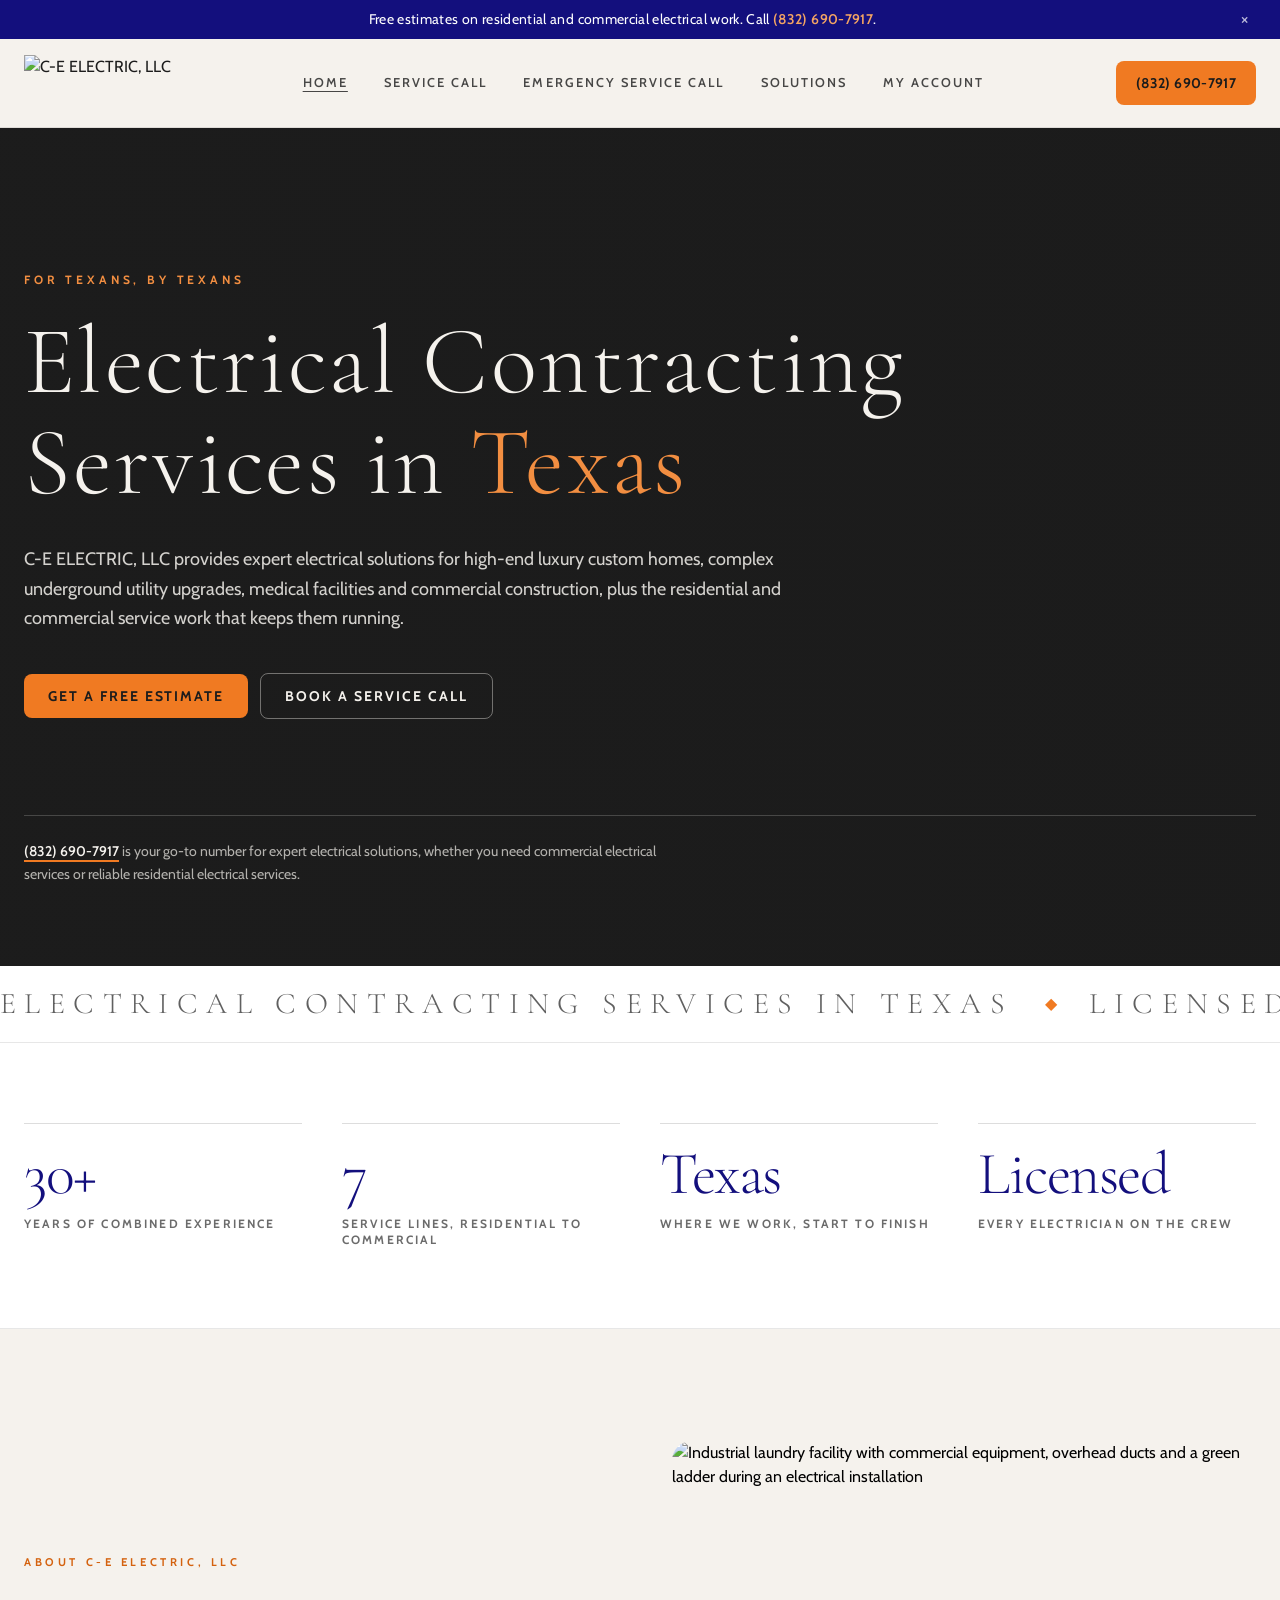
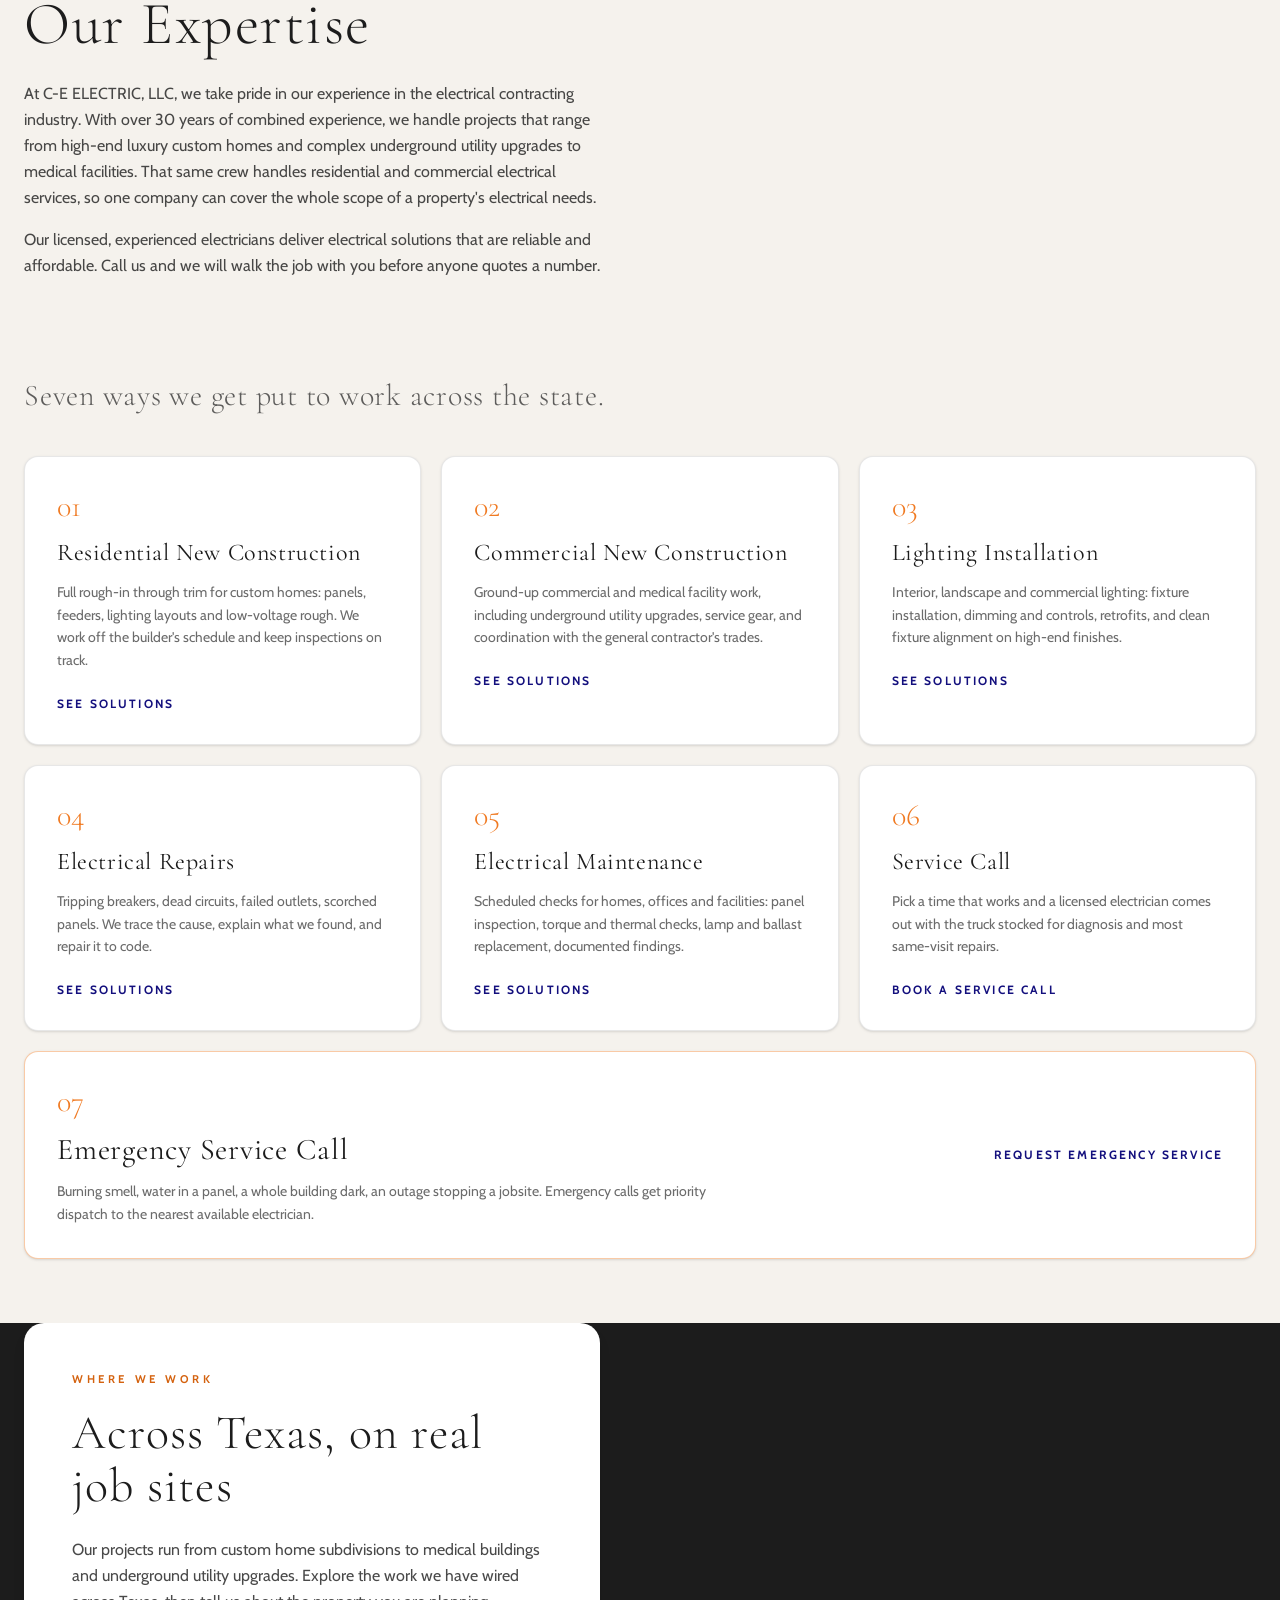
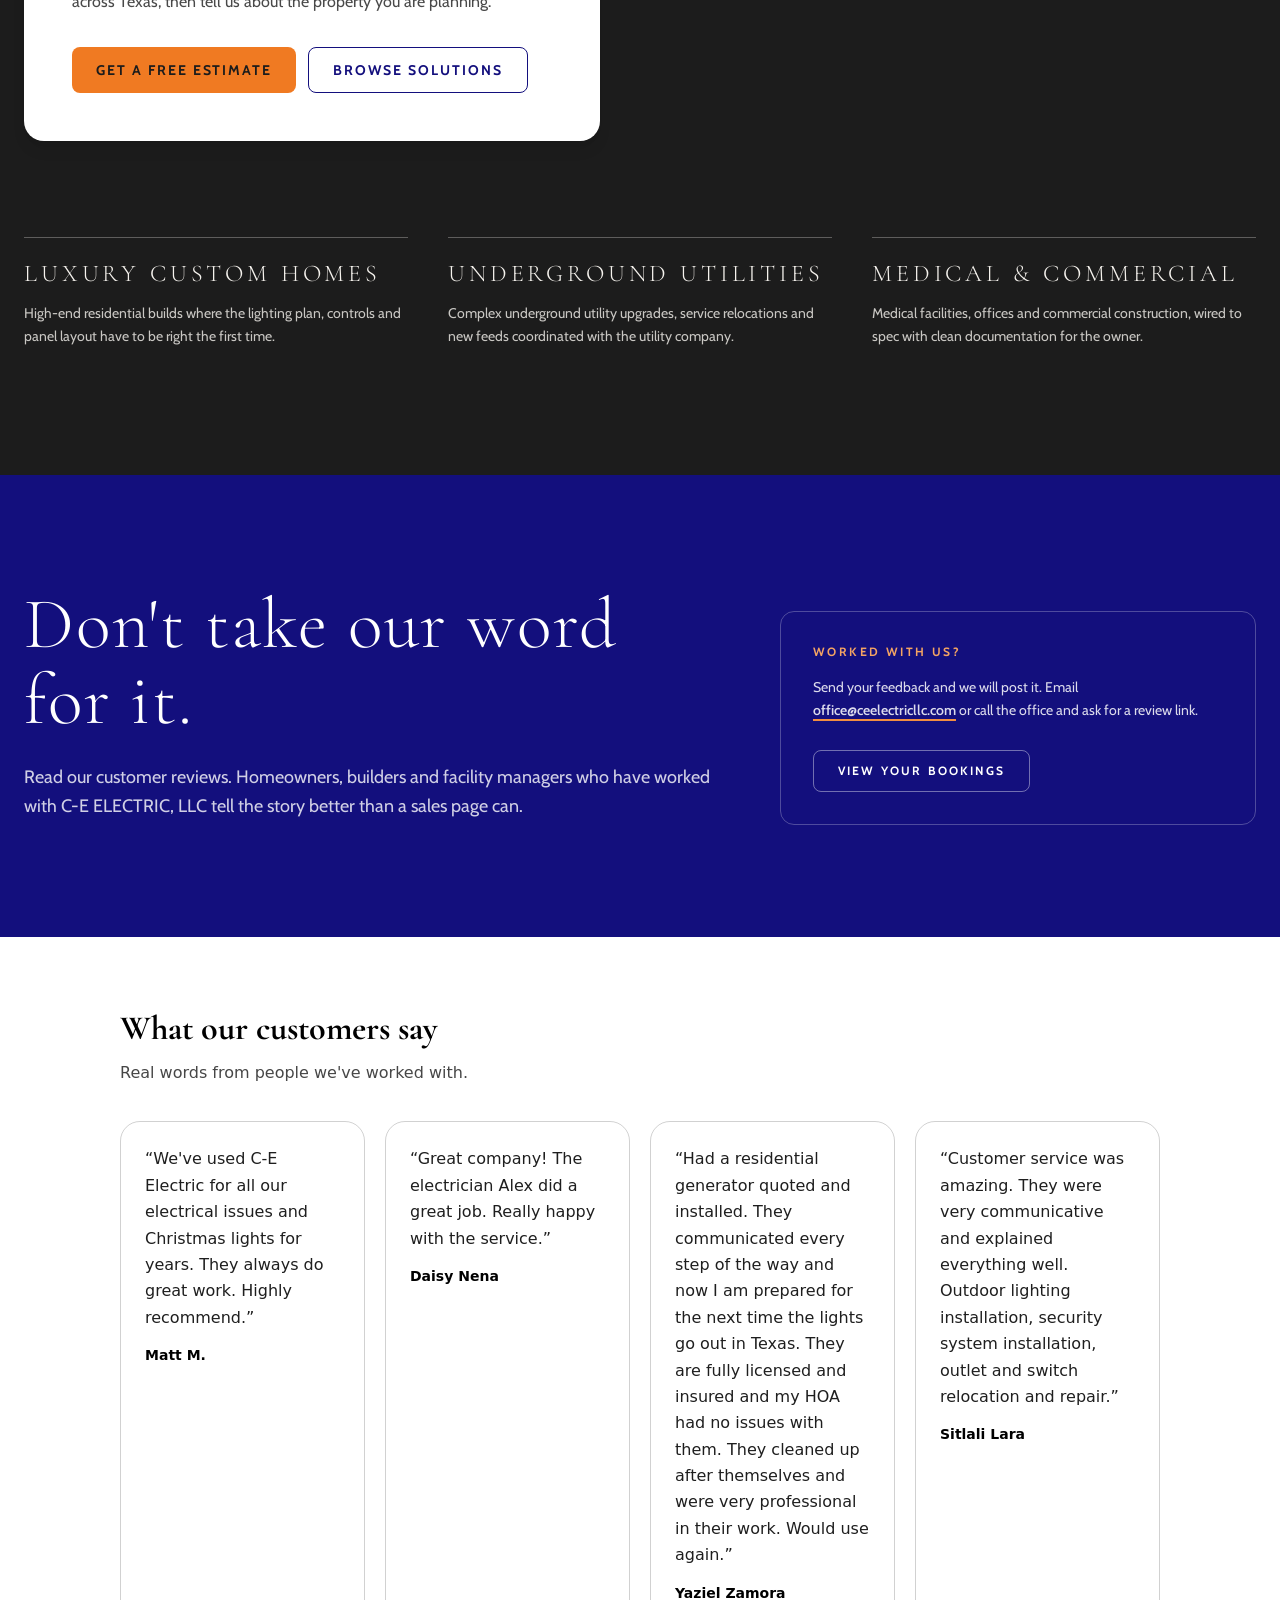
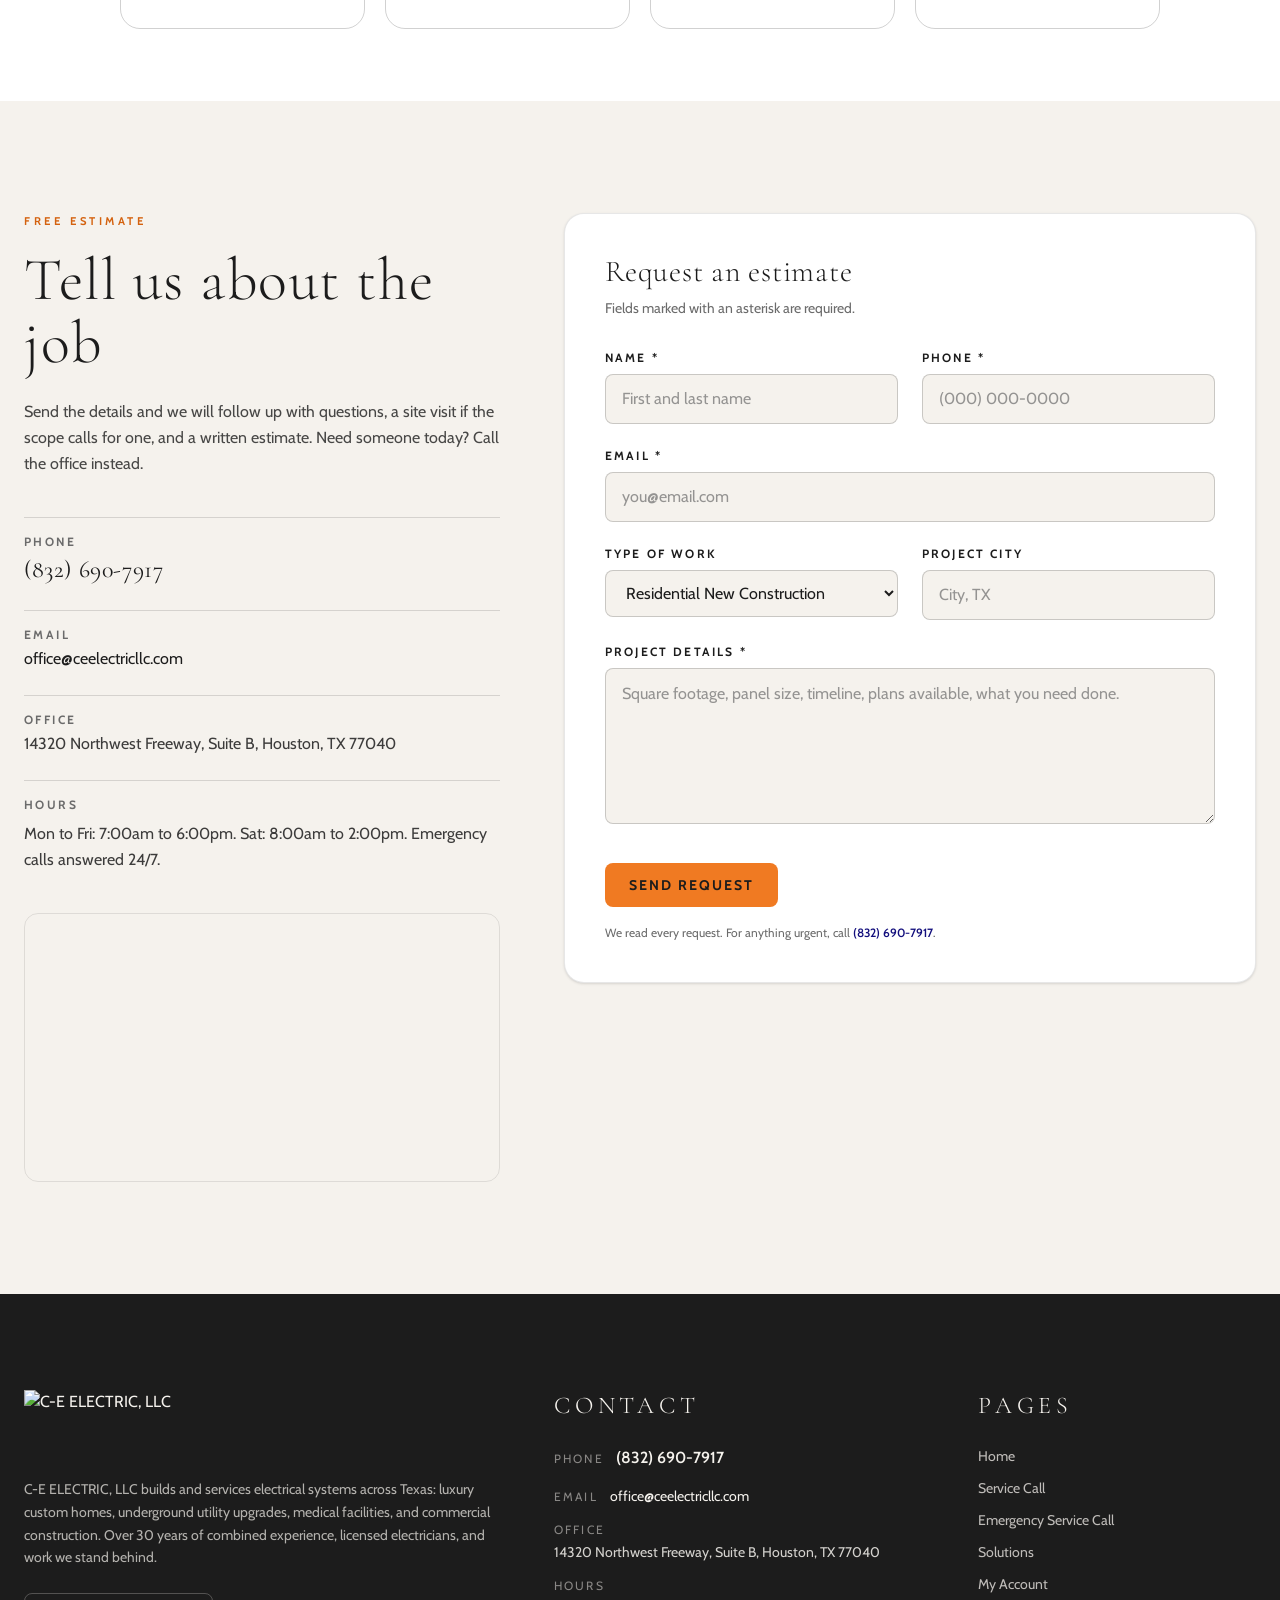
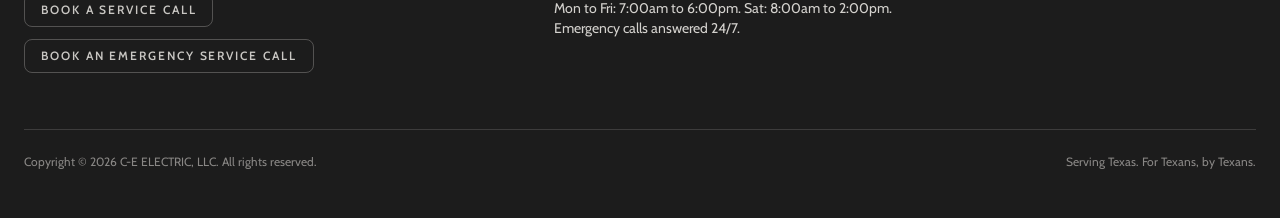
==== commit c944c95e: "Update the site via Tibly" ====
--- a/index.html
+++ b/index.html
@@ -22,7 +22,7 @@
 <script>document.addEventListener('input',function(e){var t=e.target;if(!t||t.type!=='range')return;var c=t.closest&&t.closest('.tibly-ba');if(c)c.style.setProperty('--ba',t.value+'%')});document.addEventListener('pointerdown',function(e){var c=e.target.closest&&e.target.closest('.tibly-ba');if(!c||e.button>0)return;e.preventDefault();var inp=c.querySelector('input[type=range]');var set=function(x){var r=c.getBoundingClientRect();if(!r.width)return;var p=Math.max(0,Math.min(100,(x-r.left)*100/r.width));c.style.setProperty('--ba',p+'%');if(inp)inp.value=Math.round(p)};set(e.clientX);var mv=function(ev){set(ev.clientX)};var up=function(){document.removeEventListener('pointermove',mv);document.removeEventListener('pointerup',up);document.removeEventListener('pointercancel',up)};document.addEventListener('pointermove',mv);document.addEventListener('pointerup',up);document.addEventListener('pointercancel',up)});document.addEventListener('click',function(e){var im=e.target.closest&&e.target.closest('[data-lightbox]');if(!im||!(im.currentSrc||im.src))return;e.preventDefault();var o=document.createElement('div');o.className='tibly-lb';var big=document.createElement('img');big.src=im.currentSrc||im.src;big.alt=im.alt||'';o.appendChild(big);o.addEventListener('click',function(){o.remove()});document.addEventListener('keydown',function esc(ev){if(ev.key==='Escape'){o.remove();document.removeEventListener('keydown',esc)}});document.body.appendChild(o)});document.addEventListener('click',function(e){var x=e.target.closest&&e.target.closest('[data-announce-close]');if(!x)return;var b=x.closest('[data-announce]');if(b){b.style.display='none';try{sessionStorage.setItem('tibly-announce','1')}catch(_){}}});addEventListener('DOMContentLoaded',function(){try{if(sessionStorage.getItem('tibly-announce')==='1'){var b=document.querySelector('[data-announce]');if(b)b.style.display='none'}}catch(_){}if('IntersectionObserver' in window&&!matchMedia('(prefers-reduced-motion:reduce)').matches){var els=document.querySelectorAll('[data-count]');if(els.length){var io=new IntersectionObserver(function(es){es.forEach(function(en){if(!en.isIntersecting)return;io.unobserve(en.target);var el=en.target,s=el.textContent||'',m=s.match(/[\d,]*\d(?:\.\d+)?/);if(!m)return;var raw=m[0],num=parseFloat(raw.replace(/,/g,''));if(!isFinite(num))return;var pre=s.slice(0,m.index),post=s.slice(m.index+raw.length),grp=raw.indexOf(',')>=0,dec=(raw.split('.')[1]||'').length,t0=performance.now();requestAnimationFrame(function tick(now){var p=Math.min((now-t0)/1400,1);p=1-Math.pow(1-p,3);var v=(num*p).toFixed(dec);if(grp)v=Number(v).toLocaleString('en-US',{minimumFractionDigits:dec});el.textContent=pre+v+post;if(p<1)requestAnimationFrame(tick)})})},{rootMargin:'0px 0px -10% 0px'});els.forEach(function(el){io.observe(el)})}}var badge=document.querySelector('[data-tibly-open]');if(badge){var src=document.querySelector('[data-tibly-field="hours"]');var txt=(src&&src.textContent||'').toLowerCase();var days=['sun','mon','tue','wed','thu','fri','sat'];var toMin=function(h,mm,ap){h=+h;mm=+(mm||0);if(ap==='pm'&&h!==12)h+=12;if(ap==='am'&&h===12)h=0;return h*60+mm};var spans=[];var re=/(sun|mon|tue|wed|thu|fri|sat|daily|every ?day)[a-z]*\s*(?:[-\u2013\u2014]\s*(sun|mon|tue|wed|thu|fri|sat)[a-z]*)?\s*:?\s*(\d{1,2})(?::(\d{2}))?\s*(am|pm)?\s*[-\u2013\u2014]\s*(\d{1,2})(?::(\d{2}))?\s*(am|pm)?/g,mm;while((mm=re.exec(txt))){var d1=mm[1].slice(0,3),d2=mm[2],ap1=mm[5]||(mm[8]==='pm'&&+mm[3]<=+mm[6]?'am':mm[8]),o=toMin(mm[3],mm[4],ap1),c=toMin(mm[6],mm[7],mm[8]);var from=d1==='dai'||d1==='eve'?0:days.indexOf(d1),to=d2?days.indexOf(d2.slice(0,3)):(d1==='dai'||d1==='eve'?6:from);if(from<0)continue;for(var d=from;;d=(d+1)%7){spans.push([d,o,c]);if(d===to)break}}if(spans.length){var now=new Date(),cur=now.getDay(),min=now.getHours()*60+now.getMinutes();var open=spans.some(function(s){return s[0]===cur&&min>=s[1]&&min<s[2]});badge.textContent=open?(badge.getAttribute('data-open-text')||'Open now'):(badge.getAttribute('data-closed-text')||'Closed now');badge.setAttribute('data-state',open?'open':'closed');badge.hidden=false}}});</script>
 <style>header a[aria-current="page"]:not(:has(img,svg)){text-decoration:underline;text-underline-offset:4px;text-decoration-thickness:1px}</style>
 <style>#nav-open~[class*="peer-checked:"][class*="fixed"]{min-height:100vh;min-height:100dvh}@media (prefers-reduced-motion:no-preference){label[for="nav-open"] span{transition:transform .3s ease,opacity .2s ease}header:has(#nav-open:checked) label[for="nav-open"]:not([aria-label="Close" i]) span:not(:has(span)):nth-of-type(1){transform:translateY(8px) rotate(45deg)}header:has(#nav-open:checked) label[for="nav-open"]:not([aria-label="Close" i]) span:not(:has(span)):nth-of-type(2){opacity:0}header:has(#nav-open:checked) label[for="nav-open"]:not([aria-label="Close" i]) span:not(:has(span)):nth-of-type(3){transform:translateY(-8px) rotate(-45deg)}#nav-open:checked~[class*="peer-checked:"]{animation:tibly-nav-in .25s ease}#nav-open:checked~[class*="peer-checked:"] label[for="nav-open"]{display:inline-block;animation:tibly-x-in .35s ease}@keyframes tibly-nav-in{from{opacity:0;transform:translateY(10px)}}@keyframes tibly-x-in{from{opacity:0;transform:rotate(-90deg) scale(.6)}}}</style>
-<link rel="stylesheet" href="/styles.css?v=c53bfd0f"/>
+<link rel="stylesheet" href="/styles.css?v=61013b2f"/>
 </head>
 <body>
 <!-- block:header -->
@@ -298,6 +298,9 @@
   </div>
 </section>
 <!-- /block:review-strip -->
+<!-- block:testimonials -->
+<section data-block="" style="padding:72px 24px;font-family:inherit;color:inherit"><div style="max-width:1040px;margin:0 auto"><h2 style="font-size:clamp(26px,3.5vw,34px);font-weight:700;line-height:1.2;margin:0 0 10px;font-family:var(--font-display, inherit)">What our customers say</h2><p style="margin:0 0 36px;opacity:0.72;font-size:16px;line-height:1.6">Real words from people we&#39;ve worked with.</p><div style="display:grid;grid-template-columns:repeat(auto-fit,minmax(240px,1fr));gap:20px"><figure style="border:1px solid;border-color:color-mix(in srgb, currentColor 18%, transparent);border-radius:var(--radius-xl, 12px);padding:24px;margin:0"><blockquote style="margin:0 0 14px;font-size:16px;line-height:1.65;opacity:0.88">“We&#39;ve used C-E Electric for all our electrical issues and Christmas lights for years. They always do great work. Highly recommend.”</blockquote><figcaption style="font-weight:600;font-size:14px">Matt M.</figcaption></figure><figure style="border:1px solid;border-color:color-mix(in srgb, currentColor 18%, transparent);border-radius:var(--radius-xl, 12px);padding:24px;margin:0"><blockquote style="margin:0 0 14px;font-size:16px;line-height:1.65;opacity:0.88">“Great company! The electrician Alex did a great job. Really happy with the service.”</blockquote><figcaption style="font-weight:600;font-size:14px">Daisy Nena</figcaption></figure><figure style="border:1px solid;border-color:color-mix(in srgb, currentColor 18%, transparent);border-radius:var(--radius-xl, 12px);padding:24px;margin:0"><blockquote style="margin:0 0 14px;font-size:16px;line-height:1.65;opacity:0.88">“Had a residential generator quoted and installed. They communicated every step of the way and now I am prepared for the next time the lights go out in Texas. They are fully licensed and insured and my HOA had no issues with them. They cleaned up after themselves and were very professional in their work. Would use again.”</blockquote><figcaption style="font-weight:600;font-size:14px">Yaziel Zamora</figcaption></figure><figure style="border:1px solid;border-color:color-mix(in srgb, currentColor 18%, transparent);border-radius:var(--radius-xl, 12px);padding:24px;margin:0"><blockquote style="margin:0 0 14px;font-size:16px;line-height:1.65;opacity:0.88">“Customer service was amazing. They were very communicative and explained everything well. Outdoor lighting installation, security system installation, outlet and switch relocation and repair.”</blockquote><figcaption style="font-weight:600;font-size:14px">Sitlali Lara</figcaption></figure></div></div></section>
+<!-- /block:testimonials -->
 <!-- block:quote-cta -->
 <section id="estimate" class="bg-bone py-16 font-body md:py-28" data-block="quote-cta">
   <div class="mx-auto max-w-7xl px-4 sm:px-6">
--- a/styles.css
+++ b/styles.css
@@ -1,2 +1,2 @@
 /*! tailwindcss v4.3.2 | MIT License | https://tailwindcss.com */
-@layer properties{@supports (((-webkit-hyphens:none)) and (not (margin-trim:inline))) or ((-moz-orient:inline) and (not (color:rgb(from red r g b)))){*,:before,:after,::backdrop{--tw-space-y-reverse:0;--tw-border-style:solid;--tw-gradient-position:initial;--tw-gradient-from:#0000;--tw-gradient-via:#0000;--tw-gradient-to:#0000;--tw-gradient-stops:initial;--tw-gradient-via-stops:initial;--tw-gradient-from-position:0%;--tw-gradient-via-position:50%;--tw-gradient-to-position:100%;--tw-leading:initial;--tw-font-weight:initial;--tw-tracking:initial;--tw-shadow:0 0 #0000;--tw-shadow-color:initial;--tw-shadow-alpha:100%;--tw-inset-shadow:0 0 #0000;--tw-inset-shadow-color:initial;--tw-inset-shadow-alpha:100%;--tw-ring-color:initial;--tw-ring-shadow:0 0 #0000;--tw-inset-ring-color:initial;--tw-inset-ring-shadow:0 0 #0000;--tw-ring-inset:initial;--tw-ring-offset-width:0px;--tw-ring-offset-color:#fff;--tw-ring-offset-shadow:0 0 #0000;--tw-duration:initial;--tw-scale-x:1;--tw-scale-y:1;--tw-scale-z:1;--tw-translate-x:0;--tw-translate-y:0;--tw-translate-z:0;--tw-outline-style:solid}}}@layer theme{:root,:host{--font-sans:ui-sans-serif, system-ui, sans-serif, "Apple Color Emoji", "Segoe UI Emoji", "Segoe UI Symbol", "Noto Color Emoji";--font-mono:ui-monospace, SFMono-Regular, Menlo, Monaco, Consolas, "Liberation Mono", "Courier New", monospace;--color-white:#fff;--spacing:.25rem;--container-xs:20rem;--container-xl:36rem;--container-2xl:42rem;--container-3xl:48rem;--container-4xl:56rem;--container-7xl:80rem;--text-xs:.75rem;--text-xs--line-height:calc(1 / .75);--text-sm:.875rem;--text-sm--line-height:calc(1.25 / .875);--text-base:1rem;--text-base--line-height:calc(1.5 / 1);--text-lg:1.125rem;--text-lg--line-height:calc(1.75 / 1.125);--text-2xl:1.5rem;--text-2xl--line-height:calc(2 / 1.5);--text-3xl:1.875rem;--text-3xl--line-height:calc(2.25 / 1.875);--text-4xl:2.25rem;--text-4xl--line-height:calc(2.5 / 2.25);--text-5xl:3rem;--text-5xl--line-height:1;--text-6xl:3.75rem;--text-6xl--line-height:1;--text-7xl:4.5rem;--text-7xl--line-height:1;--text-8xl:6rem;--text-8xl--line-height:1;--font-weight-light:300;--font-weight-normal:400;--font-weight-semibold:600;--font-weight-bold:700;--tracking-tight:-.025em;--tracking-wide:.025em;--leading-tight:1.25;--leading-snug:1.375;--leading-relaxed:1.625;--radius-sm:.25rem;--radius-md:.5rem;--radius-lg:.875rem;--radius-xl:1.25rem;--aspect-video:16 / 9;--default-transition-duration:.15s;--default-transition-timing-function:cubic-bezier(.4, 0, .2, 1);--default-font-family:var(--font-sans);--default-mono-font-family:var(--font-mono);--color-brand-50:#eceefb;--color-brand-100:#d4d8f4;--color-brand-200:#a9b0e8;--color-brand-300:#7b85d8;--color-brand-400:#4d59c2;--color-brand-500:#2b31a3;--color-brand-600:#130f7d;--color-brand-700:#100d67;--color-brand-800:#0c0a4e;--color-brand-900:#070536;--color-accent-50:#fdf2e8;--color-accent-100:#fbe0c7;--color-accent-200:#f7c295;--color-accent-300:#f4a463;--color-accent-400:#f28e41;--color-accent-500:#f07a22;--color-accent-600:#d4620f;--color-accent-700:#a94c0b;--color-accent-800:#7c3708;--color-accent-900:#4f2305;--color-surface:#fff;--color-bone:#f5f2ed;--color-ink:#1c1c1c;--color-muted:#6b6b6b;--font-display:"Cormorant Garamond", ui-serif, Georgia, serif;--font-body:"Cabin", ui-sans-serif, system-ui, sans-serif;--animate-marquee:marquee 30s linear infinite;--animate-kenburns:kenburns 18s ease-in-out infinite alternate;--animate-float:float 6s ease-in-out infinite;--animate-pulse-soft:pulse-soft 4s ease-in-out infinite;--animate-spin-slow:spin-slow 24s linear infinite}}@layer base{*,:after,:before,::backdrop{box-sizing:border-box;border:0 solid;margin:0;padding:0}::file-selector-button{box-sizing:border-box;border:0 solid;margin:0;padding:0}html,:host{-webkit-text-size-adjust:100%;tab-size:4;line-height:1.5;font-family:var(--default-font-family,ui-sans-serif, system-ui, sans-serif, "Apple Color Emoji", "Segoe UI Emoji", "Segoe UI Symbol", "Noto Color Emoji");font-feature-settings:var(--default-font-feature-settings,normal);font-variation-settings:var(--default-font-variation-settings,normal);-webkit-tap-highlight-color:transparent}hr{height:0;color:inherit;border-top-width:1px}abbr:where([title]){-webkit-text-decoration:underline dotted;text-decoration:underline dotted}h1,h2,h3,h4,h5,h6{font-size:inherit;font-weight:inherit}a{color:inherit;-webkit-text-decoration:inherit;-webkit-text-decoration:inherit;-webkit-text-decoration:inherit;text-decoration:inherit}b,strong{font-weight:bolder}code,kbd,samp,pre{font-family:var(--default-mono-font-family,ui-monospace, SFMono-Regular, Menlo, Monaco, Consolas, "Liberation Mono", "Courier New", monospace);font-feature-settings:var(--default-mono-font-feature-settings,normal);font-variation-settings:var(--default-mono-font-variation-settings,normal);font-size:1em}small{font-size:80%}sub,sup{vertical-align:baseline;font-size:75%;line-height:0;position:relative}sub{bottom:-.25em}sup{top:-.5em}table{text-indent:0;border-color:inherit;border-collapse:collapse}:-moz-focusring{outline:auto}progress{vertical-align:baseline}summary{display:list-item}ol,ul,menu{list-style:none}img,svg,video,canvas,audio,iframe,embed,object{vertical-align:middle;display:block}img,video{max-width:100%;height:auto}button,input,select,optgroup,textarea{font:inherit;font-feature-settings:inherit;font-variation-settings:inherit;letter-spacing:inherit;color:inherit;opacity:1;background-color:#0000;border-radius:0}::file-selector-button{font:inherit;font-feature-settings:inherit;font-variation-settings:inherit;letter-spacing:inherit;color:inherit;opacity:1;background-color:#0000;border-radius:0}:where(select:is([multiple],[size])) optgroup{font-weight:bolder}:where(select:is([multiple],[size])) optgroup option{padding-inline-start:20px}::file-selector-button{margin-inline-end:4px}::placeholder{opacity:1}@supports (not ((-webkit-appearance:-apple-pay-button))) or (contain-intrinsic-size:1px){::placeholder{color:currentColor}@supports (color:color-mix(in lab, red, red)){::placeholder{color:color-mix(in oklab, currentcolor 50%, transparent)}}}textarea{resize:vertical}::-webkit-search-decoration{-webkit-appearance:none}::-webkit-date-and-time-value{min-height:1lh;text-align:inherit}::-webkit-datetime-edit{display:inline-flex}::-webkit-datetime-edit-fields-wrapper{padding:0}::-webkit-datetime-edit{padding-block:0}::-webkit-datetime-edit-year-field{padding-block:0}::-webkit-datetime-edit-month-field{padding-block:0}::-webkit-datetime-edit-day-field{padding-block:0}::-webkit-datetime-edit-hour-field{padding-block:0}::-webkit-datetime-edit-minute-field{padding-block:0}::-webkit-datetime-edit-second-field{padding-block:0}::-webkit-datetime-edit-millisecond-field{padding-block:0}::-webkit-datetime-edit-meridiem-field{padding-block:0}::-webkit-calendar-picker-indicator{line-height:1}:-moz-ui-invalid{box-shadow:none}button,input:where([type=button],[type=reset],[type=submit]){appearance:button}::file-selector-button{appearance:button}::-webkit-inner-spin-button{height:auto}::-webkit-outer-spin-button{height:auto}[hidden]:where(:not([hidden=until-found])){display:none!important}}@layer components{.btn{justify-content:center;align-items:center;gap:calc(var(--spacing) * 2);border-radius:var(--radius-md);background-color:var(--color-accent-500);padding-inline:calc(var(--spacing) * 6);padding-block:calc(var(--spacing) * 3);font-family:var(--font-body);font-size:var(--text-sm);line-height:var(--tw-leading,var(--text-sm--line-height));--tw-font-weight:var(--font-weight-bold);font-weight:var(--font-weight-bold);--tw-tracking:.14em;letter-spacing:.14em;color:var(--color-ink);text-transform:uppercase;transition-property:all;transition-timing-function:var(--tw-ease,var(--default-transition-timing-function));transition-duration:var(--tw-duration,var(--default-transition-duration));--tw-duration:.2s;transition-duration:.2s;display:inline-flex}@media (hover:hover){.btn:hover{--tw-translate-y:calc(var(--spacing) * -.5);translate:var(--tw-translate-x) var(--tw-translate-y);background-color:var(--color-accent-400)}}.btn:focus-visible{outline-style:var(--tw-outline-style);outline-offset:2px;outline-width:2px;outline-color:var(--color-accent-600)}.btn-secondary{justify-content:center;align-items:center;gap:calc(var(--spacing) * 2);border-radius:var(--radius-md);border-style:var(--tw-border-style);border-width:1px;border-color:var(--color-brand-600);padding-inline:calc(var(--spacing) * 6);padding-block:calc(var(--spacing) * 3);font-family:var(--font-body);font-size:var(--text-sm);line-height:var(--tw-leading,var(--text-sm--line-height));--tw-font-weight:var(--font-weight-bold);font-weight:var(--font-weight-bold);--tw-tracking:.14em;letter-spacing:.14em;color:var(--color-brand-600);text-transform:uppercase;transition-property:all;transition-timing-function:var(--tw-ease,var(--default-transition-timing-function));transition-duration:var(--tw-duration,var(--default-transition-duration));--tw-duration:.2s;background-color:#0000;transition-duration:.2s;display:inline-flex}@media (hover:hover){.btn-secondary:hover{background-color:var(--color-brand-600);color:var(--color-white)}}.btn-secondary:focus-visible{outline-style:var(--tw-outline-style);outline-offset:2px;outline-width:2px;outline-color:var(--color-brand-600)}.card{border-radius:var(--radius-lg);border-style:var(--tw-border-style);border-width:1px;border-color:#1c1c1c1a}@supports (color:color-mix(in lab, red, red)){.card{border-color:color-mix(in oklab, var(--color-ink) 10%, transparent)}}.card{background-color:var(--color-surface);padding:calc(var(--spacing) * 6);--tw-shadow:0 1px 3px 0 var(--tw-shadow-color,#0000001a), 0 1px 2px -1px var(--tw-shadow-color,#0000001a);box-shadow:var(--tw-inset-shadow), var(--tw-inset-ring-shadow), var(--tw-ring-offset-shadow), var(--tw-ring-shadow), var(--tw-shadow);transition-property:all;transition-timing-function:var(--tw-ease,var(--default-transition-timing-function));transition-duration:var(--tw-duration,var(--default-transition-duration));--tw-duration:.2s;transition-duration:.2s}@media (hover:hover){.card:hover{--tw-translate-y:calc(var(--spacing) * -1);translate:var(--tw-translate-x) var(--tw-translate-y);--tw-shadow:0 10px 15px -3px var(--tw-shadow-color,#0000001a), 0 4px 6px -4px var(--tw-shadow-color,#0000001a);box-shadow:var(--tw-inset-shadow), var(--tw-inset-ring-shadow), var(--tw-ring-offset-shadow), var(--tw-ring-shadow), var(--tw-shadow)}}@media (min-width:40rem){.card{padding:calc(var(--spacing) * 8)}}}@layer utilities{.sr-only{clip-path:inset(50%);white-space:nowrap;border-width:0;width:1px;height:1px;margin:-1px;padding:0;position:absolute;overflow:hidden}.absolute{position:absolute}.fixed{position:fixed}.relative{position:relative}.inset-0{inset:0}.inset-x-0{inset-inline:0}.bottom-0{bottom:0}.isolate{isolation:isolate}.z-40{z-index:40}.z-50{z-index:50}.col-span-2{grid-column:span 2/span 2}.mx-auto{margin-inline:auto}.-mt-16{margin-top:calc(var(--spacing) * -16)}.mt-1{margin-top:var(--spacing)}.mt-1\.5{margin-top:calc(var(--spacing) * 1.5)}.mt-2{margin-top:calc(var(--spacing) * 2)}.mt-3{margin-top:calc(var(--spacing) * 3)}.mt-4{margin-top:calc(var(--spacing) * 4)}.mt-5{margin-top:calc(var(--spacing) * 5)}.mt-6{margin-top:calc(var(--spacing) * 6)}.mt-7{margin-top:calc(var(--spacing) * 7)}.mt-8{margin-top:calc(var(--spacing) * 8)}.mt-10{margin-top:calc(var(--spacing) * 10)}.mt-12{margin-top:calc(var(--spacing) * 12)}.mt-14{margin-top:calc(var(--spacing) * 14)}.mt-16{margin-top:calc(var(--spacing) * 16)}.mt-20{margin-top:calc(var(--spacing) * 20)}.ml-2{margin-left:calc(var(--spacing) * 2)}.block{display:block}.flex{display:flex}.grid{display:grid}.hidden{display:none}.inline-block{display:inline-block}.inline-flex{display:inline-flex}.aspect-4\/5{aspect-ratio:4/5}.aspect-\[4\/3\]{aspect-ratio:4/3}.aspect-\[4\/5\]{aspect-ratio:4/5}.aspect-video{aspect-ratio:var(--aspect-video)}.h-0\.5{height:calc(var(--spacing) * .5)}.h-2{height:calc(var(--spacing) * 2)}.h-11{height:calc(var(--spacing) * 11)}.h-16{height:calc(var(--spacing) * 16)}.h-full{height:100%}.w-2{width:calc(var(--spacing) * 2)}.w-7{width:calc(var(--spacing) * 7)}.w-auto{width:auto}.w-fit{width:fit-content}.w-full{width:100%}.w-max{width:max-content}.max-w-2xl{max-width:var(--container-2xl)}.max-w-3xl{max-width:var(--container-3xl)}.max-w-4xl{max-width:var(--container-4xl)}.max-w-7xl{max-width:var(--container-7xl)}.max-w-prose{max-width:65ch}.max-w-xl{max-width:var(--container-xl)}.flex-1{flex:1}.shrink-0{flex-shrink:0}.animate-kenburns{animation:var(--animate-kenburns)}.animate-marquee{animation:var(--animate-marquee)}.animate-pulse-soft{animation:var(--animate-pulse-soft)}.cursor-pointer{cursor:pointer}.grid-cols-1{grid-template-columns:repeat(1,minmax(0,1fr))}.grid-cols-2{grid-template-columns:repeat(2,minmax(0,1fr))}.flex-col{flex-direction:column}.flex-wrap{flex-wrap:wrap}.items-baseline{align-items:baseline}.items-center{align-items:center}.items-end{align-items:flex-end}.justify-between{justify-content:space-between}.justify-center{justify-content:center}.gap-1{gap:var(--spacing)}.gap-2{gap:calc(var(--spacing) * 2)}.gap-3{gap:calc(var(--spacing) * 3)}.gap-4{gap:calc(var(--spacing) * 4)}.gap-5{gap:calc(var(--spacing) * 5)}.gap-6{gap:calc(var(--spacing) * 6)}.gap-7{gap:calc(var(--spacing) * 7)}.gap-8{gap:calc(var(--spacing) * 8)}.gap-10{gap:calc(var(--spacing) * 10)}.gap-12{gap:calc(var(--spacing) * 12)}.gap-px{gap:1px}:where(.space-y-4>:not(:last-child)){--tw-space-y-reverse:0;margin-block-start:calc(calc(var(--spacing) * 4) * var(--tw-space-y-reverse));margin-block-end:calc(calc(var(--spacing) * 4) * calc(1 - var(--tw-space-y-reverse)))}:where(.space-y-5>:not(:last-child)){--tw-space-y-reverse:0;margin-block-start:calc(calc(var(--spacing) * 5) * var(--tw-space-y-reverse));margin-block-end:calc(calc(var(--spacing) * 5) * calc(1 - var(--tw-space-y-reverse)))}:where(.space-y-6>:not(:last-child)){--tw-space-y-reverse:0;margin-block-start:calc(calc(var(--spacing) * 6) * var(--tw-space-y-reverse));margin-block-end:calc(calc(var(--spacing) * 6) * calc(1 - var(--tw-space-y-reverse)))}.gap-x-6{column-gap:calc(var(--spacing) * 6)}.gap-y-8{row-gap:calc(var(--spacing) * 8)}.overflow-hidden{overflow:hidden}.overflow-y-auto{overflow-y:auto}.rounded-lg{border-radius:var(--radius-lg)}.rounded-md{border-radius:var(--radius-md)}.rounded-sm{border-radius:var(--radius-sm)}.rounded-xl{border-radius:var(--radius-xl)}.border{border-style:var(--tw-border-style);border-width:1px}.border-0{border-style:var(--tw-border-style);border-width:0}.border-t{border-top-style:var(--tw-border-style);border-top-width:1px}.border-t-2{border-top-style:var(--tw-border-style);border-top-width:2px}.border-b{border-bottom-style:var(--tw-border-style);border-bottom-width:1px}.border-dashed{--tw-border-style:dashed;border-style:dashed}.border-accent-500{border-color:var(--color-accent-500)}.border-accent-500\/40{border-color:#f07a2266}@supports (color:color-mix(in lab, red, red)){.border-accent-500\/40{border-color:color-mix(in oklab, var(--color-accent-500) 40%, transparent)}}.border-accent-600\/40{border-color:#d4620f66}@supports (color:color-mix(in lab, red, red)){.border-accent-600\/40{border-color:color-mix(in oklab, var(--color-accent-600) 40%, transparent)}}.border-bone\/15{border-color:#f5f2ed26}@supports (color:color-mix(in lab, red, red)){.border-bone\/15{border-color:color-mix(in oklab, var(--color-bone) 15%, transparent)}}.border-bone\/20{border-color:#f5f2ed33}@supports (color:color-mix(in lab, red, red)){.border-bone\/20{border-color:color-mix(in oklab, var(--color-bone) 20%, transparent)}}.border-bone\/25{border-color:#f5f2ed40}@supports (color:color-mix(in lab, red, red)){.border-bone\/25{border-color:color-mix(in oklab, var(--color-bone) 25%, transparent)}}.border-bone\/30{border-color:#f5f2ed4d}@supports (color:color-mix(in lab, red, red)){.border-bone\/30{border-color:color-mix(in oklab, var(--color-bone) 30%, transparent)}}.border-bone\/40{border-color:#f5f2ed66}@supports (color:color-mix(in lab, red, red)){.border-bone\/40{border-color:color-mix(in oklab, var(--color-bone) 40%, transparent)}}.border-brand-600{border-color:var(--color-brand-600)}.border-ink\/10{border-color:#1c1c1c1a}@supports (color:color-mix(in lab, red, red)){.border-ink\/10{border-color:color-mix(in oklab, var(--color-ink) 10%, transparent)}}.border-ink\/15{border-color:#1c1c1c26}@supports (color:color-mix(in lab, red, red)){.border-ink\/15{border-color:color-mix(in oklab, var(--color-ink) 15%, transparent)}}.border-ink\/20{border-color:#1c1c1c33}@supports (color:color-mix(in lab, red, red)){.border-ink\/20{border-color:color-mix(in oklab, var(--color-ink) 20%, transparent)}}.border-white\/15{border-color:#ffffff26}@supports (color:color-mix(in lab, red, red)){.border-white\/15{border-color:color-mix(in oklab, var(--color-white) 15%, transparent)}}.border-white\/25{border-color:#ffffff40}@supports (color:color-mix(in lab, red, red)){.border-white\/25{border-color:color-mix(in oklab, var(--color-white) 25%, transparent)}}.border-white\/30{border-color:#ffffff4d}@supports (color:color-mix(in lab, red, red)){.border-white\/30{border-color:color-mix(in oklab, var(--color-white) 30%, transparent)}}.border-white\/40{border-color:#fff6}@supports (color:color-mix(in lab, red, red)){.border-white\/40{border-color:color-mix(in oklab, var(--color-white) 40%, transparent)}}.bg-accent-50{background-color:var(--color-accent-50)}.bg-accent-500{background-color:var(--color-accent-500)}.bg-bone{background-color:var(--color-bone)}.bg-brand-600{background-color:var(--color-brand-600)}.bg-ink{background-color:var(--color-ink)}.bg-ink\/5{background-color:#1c1c1c0d}@supports (color:color-mix(in lab, red, red)){.bg-ink\/5{background-color:color-mix(in oklab, var(--color-ink) 5%, transparent)}}.bg-ink\/10{background-color:#1c1c1c1a}@supports (color:color-mix(in lab, red, red)){.bg-ink\/10{background-color:color-mix(in oklab, var(--color-ink) 10%, transparent)}}.bg-ink\/55{background-color:#1c1c1c8c}@supports (color:color-mix(in lab, red, red)){.bg-ink\/55{background-color:color-mix(in oklab, var(--color-ink) 55%, transparent)}}.bg-ink\/60{background-color:#1c1c1c99}@supports (color:color-mix(in lab, red, red)){.bg-ink\/60{background-color:color-mix(in oklab, var(--color-ink) 60%, transparent)}}.bg-ink\/70{background-color:#1c1c1cb3}@supports (color:color-mix(in lab, red, red)){.bg-ink\/70{background-color:color-mix(in oklab, var(--color-ink) 70%, transparent)}}.bg-ink\/75{background-color:#1c1c1cbf}@supports (color:color-mix(in lab, red, red)){.bg-ink\/75{background-color:color-mix(in oklab, var(--color-ink) 75%, transparent)}}.bg-surface{background-color:var(--color-surface)}.bg-gradient-to-b{--tw-gradient-position:to bottom in oklab;background-image:linear-gradient(var(--tw-gradient-stops))}.from-ink\/95{--tw-gradient-from:#1c1c1cf2}@supports (color:color-mix(in lab, red, red)){.from-ink\/95{--tw-gradient-from:color-mix(in oklab, var(--color-ink) 95%, transparent)}}.from-ink\/95{--tw-gradient-stops:var(--tw-gradient-via-stops,var(--tw-gradient-position), var(--tw-gradient-from) var(--tw-gradient-from-position), var(--tw-gradient-to) var(--tw-gradient-to-position))}.via-ink\/80{--tw-gradient-via:#1c1c1ccc}@supports (color:color-mix(in lab, red, red)){.via-ink\/80{--tw-gradient-via:color-mix(in oklab, var(--color-ink) 80%, transparent)}}.via-ink\/80{--tw-gradient-via-stops:var(--tw-gradient-position), var(--tw-gradient-from) var(--tw-gradient-from-position), var(--tw-gradient-via) var(--tw-gradient-via-position), var(--tw-gradient-to) var(--tw-gradient-to-position);--tw-gradient-stops:var(--tw-gradient-via-stops)}.to-ink\/95{--tw-gradient-to:#1c1c1cf2}@supports (color:color-mix(in lab, red, red)){.to-ink\/95{--tw-gradient-to:color-mix(in oklab, var(--color-ink) 95%, transparent)}}.to-ink\/95{--tw-gradient-stops:var(--tw-gradient-via-stops,var(--tw-gradient-position), var(--tw-gradient-from) var(--tw-gradient-from-position), var(--tw-gradient-to) var(--tw-gradient-to-position))}.bg-cover{background-size:cover}.bg-center{background-position:50%}.object-cover{object-fit:cover}.p-2{padding:calc(var(--spacing) * 2)}.p-4{padding:calc(var(--spacing) * 4)}.p-5{padding:calc(var(--spacing) * 5)}.p-6{padding:calc(var(--spacing) * 6)}.p-8{padding:calc(var(--spacing) * 8)}.px-2{padding-inline:calc(var(--spacing) * 2)}.px-3{padding-inline:calc(var(--spacing) * 3)}.px-4{padding-inline:calc(var(--spacing) * 4)}.px-5{padding-inline:calc(var(--spacing) * 5)}.px-6{padding-inline:calc(var(--spacing) * 6)}.py-1{padding-block:var(--spacing)}.py-2{padding-block:calc(var(--spacing) * 2)}.py-3{padding-block:calc(var(--spacing) * 3)}.py-4{padding-block:calc(var(--spacing) * 4)}.py-5{padding-block:calc(var(--spacing) * 5)}.py-6{padding-block:calc(var(--spacing) * 6)}.py-8{padding-block:calc(var(--spacing) * 8)}.py-12{padding-block:calc(var(--spacing) * 12)}.py-14{padding-block:calc(var(--spacing) * 14)}.py-16{padding-block:calc(var(--spacing) * 16)}.py-20{padding-block:calc(var(--spacing) * 20)}.pt-4{padding-top:calc(var(--spacing) * 4)}.pt-5{padding-top:calc(var(--spacing) * 5)}.pt-6{padding-top:calc(var(--spacing) * 6)}.pt-8{padding-top:calc(var(--spacing) * 8)}.pt-10{padding-top:calc(var(--spacing) * 10)}.pt-14{padding-top:calc(var(--spacing) * 14)}.pt-16{padding-top:calc(var(--spacing) * 16)}.pt-20{padding-top:calc(var(--spacing) * 20)}.pr-8{padding-right:calc(var(--spacing) * 8)}.pr-10{padding-right:calc(var(--spacing) * 10)}.pb-0\.5{padding-bottom:calc(var(--spacing) * .5)}.pb-1{padding-bottom:var(--spacing)}.pb-14{padding-bottom:calc(var(--spacing) * 14)}.pb-20{padding-bottom:calc(var(--spacing) * 20)}.pb-24{padding-bottom:calc(var(--spacing) * 24)}.text-center{text-align:center}.font-body{font-family:var(--font-body)}.font-display{font-family:var(--font-display)}.text-2xl{font-size:var(--text-2xl);line-height:var(--tw-leading,var(--text-2xl--line-height))}.text-3xl{font-size:var(--text-3xl);line-height:var(--tw-leading,var(--text-3xl--line-height))}.text-4xl{font-size:var(--text-4xl);line-height:var(--tw-leading,var(--text-4xl--line-height))}.text-5xl{font-size:var(--text-5xl);line-height:var(--tw-leading,var(--text-5xl--line-height))}.text-base{font-size:var(--text-base);line-height:var(--tw-leading,var(--text-base--line-height))}.text-lg{font-size:var(--text-lg);line-height:var(--tw-leading,var(--text-lg--line-height))}.text-sm{font-size:var(--text-sm);line-height:var(--tw-leading,var(--text-sm--line-height))}.text-xs{font-size:var(--text-xs);line-height:var(--tw-leading,var(--text-xs--line-height))}.text-\[0\.7rem\]{font-size:.7rem}.text-\[0\.8rem\]{font-size:.8rem}.text-\[0\.65rem\]{font-size:.65rem}.leading-\[1\.1\]{--tw-leading:1.1;line-height:1.1}.leading-\[1\.05\]{--tw-leading:1.05;line-height:1.05}.leading-none{--tw-leading:1;line-height:1}.leading-relaxed{--tw-leading:var(--leading-relaxed);line-height:var(--leading-relaxed)}.leading-snug{--tw-leading:var(--leading-snug);line-height:var(--leading-snug)}.leading-tight{--tw-leading:var(--leading-tight);line-height:var(--leading-tight)}.font-bold{--tw-font-weight:var(--font-weight-bold);font-weight:var(--font-weight-bold)}.font-light{--tw-font-weight:var(--font-weight-light);font-weight:var(--font-weight-light)}.font-normal{--tw-font-weight:var(--font-weight-normal);font-weight:var(--font-weight-normal)}.font-semibold{--tw-font-weight:var(--font-weight-semibold);font-weight:var(--font-weight-semibold)}.tracking-\[0\.2em\]{--tw-tracking:.2em;letter-spacing:.2em}.tracking-\[0\.12em\]{--tw-tracking:.12em;letter-spacing:.12em}.tracking-\[0\.14em\]{--tw-tracking:.14em;letter-spacing:.14em}.tracking-\[0\.16em\]{--tw-tracking:.16em;letter-spacing:.16em}.tracking-\[0\.18em\]{--tw-tracking:.18em;letter-spacing:.18em}.tracking-\[0\.22em\]{--tw-tracking:.22em;letter-spacing:.22em}.tracking-\[0\.24em\]{--tw-tracking:.24em;letter-spacing:.24em}.tracking-\[0\.28em\]{--tw-tracking:.28em;letter-spacing:.28em}.tracking-\[0\.32em\]{--tw-tracking:.32em;letter-spacing:.32em}.tracking-tight{--tw-tracking:var(--tracking-tight);letter-spacing:var(--tracking-tight)}.tracking-wide{--tw-tracking:var(--tracking-wide);letter-spacing:var(--tracking-wide)}.break-words{overflow-wrap:break-word}.text-accent-300{color:var(--color-accent-300)}.text-accent-400{color:var(--color-accent-400)}.text-accent-500{color:var(--color-accent-500)}.text-accent-600{color:var(--color-accent-600)}.text-bone{color:var(--color-bone)}.text-bone\/50{color:#f5f2ed80}@supports (color:color-mix(in lab, red, red)){.text-bone\/50{color:color-mix(in oklab, var(--color-bone) 50%, transparent)}}.text-bone\/70{color:#f5f2edb3}@supports (color:color-mix(in lab, red, red)){.text-bone\/70{color:color-mix(in oklab, var(--color-bone) 70%, transparent)}}.text-bone\/75{color:#f5f2edbf}@supports (color:color-mix(in lab, red, red)){.text-bone\/75{color:color-mix(in oklab, var(--color-bone) 75%, transparent)}}.text-bone\/80{color:#f5f2edcc}@supports (color:color-mix(in lab, red, red)){.text-bone\/80{color:color-mix(in oklab, var(--color-bone) 80%, transparent)}}.text-bone\/85{color:#f5f2edd9}@supports (color:color-mix(in lab, red, red)){.text-bone\/85{color:color-mix(in oklab, var(--color-bone) 85%, transparent)}}.text-bone\/90{color:#f5f2ede6}@supports (color:color-mix(in lab, red, red)){.text-bone\/90{color:color-mix(in oklab, var(--color-bone) 90%, transparent)}}.text-brand-600{color:var(--color-brand-600)}.text-ink{color:var(--color-ink)}.text-ink\/25{color:#1c1c1c40}@supports (color:color-mix(in lab, red, red)){.text-ink\/25{color:color-mix(in oklab, var(--color-ink) 25%, transparent)}}.text-ink\/70{color:#1c1c1cb3}@supports (color:color-mix(in lab, red, red)){.text-ink\/70{color:color-mix(in oklab, var(--color-ink) 70%, transparent)}}.text-ink\/80{color:#1c1c1ccc}@supports (color:color-mix(in lab, red, red)){.text-ink\/80{color:color-mix(in oklab, var(--color-ink) 80%, transparent)}}.text-ink\/85{color:#1c1c1cd9}@supports (color:color-mix(in lab, red, red)){.text-ink\/85{color:color-mix(in oklab, var(--color-ink) 85%, transparent)}}.text-muted{color:var(--color-muted)}.text-white{color:var(--color-white)}.text-white\/55{color:#ffffff8c}@supports (color:color-mix(in lab, red, red)){.text-white\/55{color:color-mix(in oklab, var(--color-white) 55%, transparent)}}.text-white\/70{color:#ffffffb3}@supports (color:color-mix(in lab, red, red)){.text-white\/70{color:color-mix(in oklab, var(--color-white) 70%, transparent)}}.text-white\/75{color:#ffffffbf}@supports (color:color-mix(in lab, red, red)){.text-white\/75{color:color-mix(in oklab, var(--color-white) 75%, transparent)}}.text-white\/80{color:#fffc}@supports (color:color-mix(in lab, red, red)){.text-white\/80{color:color-mix(in oklab, var(--color-white) 80%, transparent)}}.text-white\/85{color:#ffffffd9}@supports (color:color-mix(in lab, red, red)){.text-white\/85{color:color-mix(in oklab, var(--color-white) 85%, transparent)}}.uppercase{text-transform:uppercase}.underline{text-decoration-line:underline}.decoration-accent-400{-webkit-text-decoration-color:var(--color-accent-400);-webkit-text-decoration-color:var(--color-accent-400);text-decoration-color:var(--color-accent-400)}.decoration-accent-500{-webkit-text-decoration-color:var(--color-accent-500);-webkit-text-decoration-color:var(--color-accent-500);text-decoration-color:var(--color-accent-500)}.decoration-2{text-decoration-thickness:2px}.underline-offset-4{text-underline-offset:4px}.underline-offset-\[6px\]{text-underline-offset:6px}.opacity-45{opacity:.45}.shadow-lg{--tw-shadow:0 10px 15px -3px var(--tw-shadow-color,#0000001a), 0 4px 6px -4px var(--tw-shadow-color,#0000001a);box-shadow:var(--tw-inset-shadow), var(--tw-inset-ring-shadow), var(--tw-ring-offset-shadow), var(--tw-ring-shadow), var(--tw-shadow)}.shadow-sm{--tw-shadow:0 1px 3px 0 var(--tw-shadow-color,#0000001a), 0 1px 2px -1px var(--tw-shadow-color,#0000001a);box-shadow:var(--tw-inset-shadow), var(--tw-inset-ring-shadow), var(--tw-ring-offset-shadow), var(--tw-ring-shadow), var(--tw-shadow)}.transition-all{transition-property:all;transition-timing-function:var(--tw-ease,var(--default-transition-timing-function));transition-duration:var(--tw-duration,var(--default-transition-duration))}.transition-colors{transition-property:color,background-color,border-color,outline-color,text-decoration-color,fill,stroke,--tw-gradient-from,--tw-gradient-via,--tw-gradient-to;transition-timing-function:var(--tw-ease,var(--default-transition-timing-function));transition-duration:var(--tw-duration,var(--default-transition-duration))}.transition-transform{transition-property:transform,translate,scale,rotate;transition-timing-function:var(--tw-ease,var(--default-transition-timing-function));transition-duration:var(--tw-duration,var(--default-transition-duration))}.duration-200{--tw-duration:.2s;transition-duration:.2s}.duration-500{--tw-duration:.5s;transition-duration:.5s}@media (hover:hover){.group-hover\:scale-105:is(:where(.group):hover *){--tw-scale-x:105%;--tw-scale-y:105%;--tw-scale-z:105%;scale:var(--tw-scale-x) var(--tw-scale-y)}.group-hover\:text-accent-400:is(:where(.group):hover *){color:var(--color-accent-400)}.group-hover\:text-brand-600:is(:where(.group):hover *){color:var(--color-brand-600)}.group-hover\:underline:is(:where(.group):hover *){text-decoration-line:underline}}.peer-checked\:flex:is(:where(.peer):checked~*){display:flex}.placeholder\:text-muted\/60::placeholder{color:#6b6b6b99}@supports (color:color-mix(in lab, red, red)){.placeholder\:text-muted\/60::placeholder{color:color-mix(in oklab, var(--color-muted) 60%, transparent)}}.placeholder\:text-muted\/70::placeholder{color:#6b6b6bb3}@supports (color:color-mix(in lab, red, red)){.placeholder\:text-muted\/70::placeholder{color:color-mix(in oklab, var(--color-muted) 70%, transparent)}}@media (hover:hover){.hover\:-translate-y-0\.5:hover{--tw-translate-y:calc(var(--spacing) * -.5);translate:var(--tw-translate-x) var(--tw-translate-y)}.hover\:-translate-y-1:hover{--tw-translate-y:calc(var(--spacing) * -1);translate:var(--tw-translate-x) var(--tw-translate-y)}.hover\:border-accent-400:hover{border-color:var(--color-accent-400)}.hover\:border-accent-500:hover{border-color:var(--color-accent-500)}.hover\:bg-accent-400:hover{background-color:var(--color-accent-400)}.hover\:text-accent-200:hover{color:var(--color-accent-200)}.hover\:text-accent-300:hover{color:var(--color-accent-300)}.hover\:text-accent-400:hover{color:var(--color-accent-400)}.hover\:text-accent-600:hover{color:var(--color-accent-600)}.hover\:text-white:hover{color:var(--color-white)}.hover\:underline:hover{text-decoration-line:underline}.hover\:shadow-lg:hover{--tw-shadow:0 10px 15px -3px var(--tw-shadow-color,#0000001a), 0 4px 6px -4px var(--tw-shadow-color,#0000001a);box-shadow:var(--tw-inset-shadow), var(--tw-inset-ring-shadow), var(--tw-ring-offset-shadow), var(--tw-ring-shadow), var(--tw-shadow)}}.focus\:border-accent-500:focus{border-color:var(--color-accent-500)}.focus\:border-brand-600:focus{border-color:var(--color-brand-600)}.focus\:bg-surface:focus{background-color:var(--color-surface)}.focus\:outline-2:focus{outline-style:var(--tw-outline-style);outline-width:2px}.focus\:outline-offset-2:focus{outline-offset:2px}.focus\:outline-accent-500:focus{outline-color:var(--color-accent-500)}.focus\:outline-brand-600:focus{outline-color:var(--color-brand-600)}.focus\:outline-none:focus{--tw-outline-style:none;outline-style:none}.data-\[state\=closed\]\:bg-ink\/70[data-state=closed]{background-color:#1c1c1cb3}@supports (color:color-mix(in lab, red, red)){.data-\[state\=closed\]\:bg-ink\/70[data-state=closed]{background-color:color-mix(in oklab, var(--color-ink) 70%, transparent)}}.data-\[state\=open\]\:bg-accent-500[data-state=open]{background-color:var(--color-accent-500)}.data-\[state\=open\]\:bg-accent-500\/20[data-state=open]{background-color:#f07a2233}@supports (color:color-mix(in lab, red, red)){.data-\[state\=open\]\:bg-accent-500\/20[data-state=open]{background-color:color-mix(in oklab, var(--color-accent-500) 20%, transparent)}}.data-\[state\=open\]\:text-accent-700[data-state=open]{color:var(--color-accent-700)}.data-\[state\=open\]\:text-ink[data-state=open]{color:var(--color-ink)}@media (min-width:40rem){.sm\:col-span-1{grid-column:span 1/span 1}.sm\:col-span-2{grid-column:span 2/span 2}.sm\:block{display:block}.sm\:aspect-\[3\/2\]{aspect-ratio:3/2}.sm\:h-14{height:calc(var(--spacing) * 14)}.sm\:w-auto{width:auto}.sm\:max-w-xs{max-width:var(--container-xs)}.sm\:grid-cols-2{grid-template-columns:repeat(2,minmax(0,1fr))}.sm\:grid-cols-3{grid-template-columns:repeat(3,minmax(0,1fr))}.sm\:flex-row{flex-direction:row}.sm\:items-center{align-items:center}.sm\:justify-between{justify-content:space-between}.sm\:p-8{padding:calc(var(--spacing) * 8)}.sm\:p-10{padding:calc(var(--spacing) * 10)}.sm\:px-6{padding-inline:calc(var(--spacing) * 6)}.sm\:text-3xl{font-size:var(--text-3xl);line-height:var(--tw-leading,var(--text-3xl--line-height))}.sm\:text-4xl{font-size:var(--text-4xl);line-height:var(--tw-leading,var(--text-4xl--line-height))}.sm\:text-5xl{font-size:var(--text-5xl);line-height:var(--tw-leading,var(--text-5xl--line-height))}.sm\:text-lg{font-size:var(--text-lg);line-height:var(--tw-leading,var(--text-lg--line-height))}.sm\:text-sm{font-size:var(--text-sm);line-height:var(--tw-leading,var(--text-sm--line-height))}.sm\:text-xs{font-size:var(--text-xs);line-height:var(--tw-leading,var(--text-xs--line-height))}}@media (min-width:48rem){.md\:col-span-3{grid-column:span 3/span 3}.md\:col-span-4{grid-column:span 4/span 4}.md\:col-span-5{grid-column:span 5/span 5}.md\:col-span-6{grid-column:span 6/span 6}.md\:col-span-7{grid-column:span 7/span 7}.md\:col-span-8{grid-column:span 8/span 8}.md\:-mt-28{margin-top:calc(var(--spacing) * -28)}.md\:mt-20{margin-top:calc(var(--spacing) * 20)}.md\:mt-24{margin-top:calc(var(--spacing) * 24)}.md\:mt-28{margin-top:calc(var(--spacing) * 28)}.md\:flex{display:flex}.md\:hidden{display:none}.md\:inline-flex{display:inline-flex}.md\:aspect-\[3\/4\]{aspect-ratio:3/4}.md\:grid-cols-3{grid-template-columns:repeat(3,minmax(0,1fr))}.md\:grid-cols-4{grid-template-columns:repeat(4,minmax(0,1fr))}.md\:grid-cols-12{grid-template-columns:repeat(12,minmax(0,1fr))}.md\:flex-row{flex-direction:row}.md\:items-center{align-items:center}.md\:justify-between{justify-content:space-between}.md\:gap-6{gap:calc(var(--spacing) * 6)}.md\:gap-8{gap:calc(var(--spacing) * 8)}.md\:gap-10{gap:calc(var(--spacing) * 10)}.md\:gap-16{gap:calc(var(--spacing) * 16)}.md\:bg-gradient-to-r{--tw-gradient-position:to right in oklab;background-image:linear-gradient(var(--tw-gradient-stops))}.md\:from-ink{--tw-gradient-from:var(--color-ink);--tw-gradient-stops:var(--tw-gradient-via-stops,var(--tw-gradient-position), var(--tw-gradient-from) var(--tw-gradient-from-position), var(--tw-gradient-to) var(--tw-gradient-to-position))}.md\:from-ink\/85{--tw-gradient-from:#1c1c1cd9}@supports (color:color-mix(in lab, red, red)){.md\:from-ink\/85{--tw-gradient-from:color-mix(in oklab, var(--color-ink) 85%, transparent)}}.md\:from-ink\/85{--tw-gradient-stops:var(--tw-gradient-via-stops,var(--tw-gradient-position), var(--tw-gradient-from) var(--tw-gradient-from-position), var(--tw-gradient-to) var(--tw-gradient-to-position))}.md\:via-ink\/65{--tw-gradient-via:#1c1c1ca6}@supports (color:color-mix(in lab, red, red)){.md\:via-ink\/65{--tw-gradient-via:color-mix(in oklab, var(--color-ink) 65%, transparent)}}.md\:via-ink\/65{--tw-gradient-via-stops:var(--tw-gradient-position), var(--tw-gradient-from) var(--tw-gradient-from-position), var(--tw-gradient-via) var(--tw-gradient-via-position), var(--tw-gradient-to) var(--tw-gradient-to-position);--tw-gradient-stops:var(--tw-gradient-via-stops)}.md\:via-ink\/85{--tw-gradient-via:#1c1c1cd9}@supports (color:color-mix(in lab, red, red)){.md\:via-ink\/85{--tw-gradient-via:color-mix(in oklab, var(--color-ink) 85%, transparent)}}.md\:via-ink\/85{--tw-gradient-via-stops:var(--tw-gradient-position), var(--tw-gradient-from) var(--tw-gradient-from-position), var(--tw-gradient-via) var(--tw-gradient-via-position), var(--tw-gradient-to) var(--tw-gradient-to-position);--tw-gradient-stops:var(--tw-gradient-via-stops)}.md\:to-ink\/25{--tw-gradient-to:#1c1c1c40}@supports (color:color-mix(in lab, red, red)){.md\:to-ink\/25{--tw-gradient-to:color-mix(in oklab, var(--color-ink) 25%, transparent)}}.md\:to-ink\/25{--tw-gradient-stops:var(--tw-gradient-via-stops,var(--tw-gradient-position), var(--tw-gradient-from) var(--tw-gradient-from-position), var(--tw-gradient-to) var(--tw-gradient-to-position))}.md\:to-ink\/35{--tw-gradient-to:#1c1c1c59}@supports (color:color-mix(in lab, red, red)){.md\:to-ink\/35{--tw-gradient-to:color-mix(in oklab, var(--color-ink) 35%, transparent)}}.md\:to-ink\/35{--tw-gradient-stops:var(--tw-gradient-via-stops,var(--tw-gradient-position), var(--tw-gradient-from) var(--tw-gradient-from-position), var(--tw-gradient-to) var(--tw-gradient-to-position))}.md\:bg-fixed{background-attachment:fixed}.md\:p-10{padding:calc(var(--spacing) * 10)}.md\:p-12{padding:calc(var(--spacing) * 12)}.md\:py-16{padding-block:calc(var(--spacing) * 16)}.md\:py-20{padding-block:calc(var(--spacing) * 20)}.md\:py-24{padding-block:calc(var(--spacing) * 24)}.md\:py-28{padding-block:calc(var(--spacing) * 28)}.md\:py-32{padding-block:calc(var(--spacing) * 32)}.md\:pt-24{padding-top:calc(var(--spacing) * 24)}.md\:pt-28{padding-top:calc(var(--spacing) * 28)}.md\:pt-36{padding-top:calc(var(--spacing) * 36)}.md\:pb-12{padding-bottom:calc(var(--spacing) * 12)}.md\:pb-20{padding-bottom:calc(var(--spacing) * 20)}.md\:pb-28{padding-bottom:calc(var(--spacing) * 28)}.md\:pb-32{padding-bottom:calc(var(--spacing) * 32)}.md\:pb-44{padding-bottom:calc(var(--spacing) * 44)}.md\:pl-8{padding-left:calc(var(--spacing) * 8)}.md\:text-3xl{font-size:var(--text-3xl);line-height:var(--tw-leading,var(--text-3xl--line-height))}.md\:text-4xl{font-size:var(--text-4xl);line-height:var(--tw-leading,var(--text-4xl--line-height))}.md\:text-5xl{font-size:var(--text-5xl);line-height:var(--tw-leading,var(--text-5xl--line-height))}.md\:text-6xl{font-size:var(--text-6xl);line-height:var(--tw-leading,var(--text-6xl--line-height))}.md\:text-7xl{font-size:var(--text-7xl);line-height:var(--tw-leading,var(--text-7xl--line-height))}.md\:text-lg{font-size:var(--text-lg);line-height:var(--tw-leading,var(--text-lg--line-height))}}@media (min-width:64rem){.lg\:col-span-3{grid-column:span 3/span 3}.lg\:col-span-4{grid-column:span 4/span 4}.lg\:col-span-5{grid-column:span 5/span 5}.lg\:col-span-6{grid-column:span 6/span 6}.lg\:col-span-7{grid-column:span 7/span 7}.lg\:col-span-8{grid-column:span 8/span 8}.lg\:grid-cols-3{grid-template-columns:repeat(3,minmax(0,1fr))}.lg\:grid-cols-4{grid-template-columns:repeat(4,minmax(0,1fr))}.lg\:grid-cols-12{grid-template-columns:repeat(12,minmax(0,1fr))}.lg\:items-center{align-items:center}.lg\:items-end{align-items:flex-end}.lg\:gap-8{gap:calc(var(--spacing) * 8)}.lg\:gap-9{gap:calc(var(--spacing) * 9)}.lg\:gap-16{gap:calc(var(--spacing) * 16)}.lg\:border-t-0{border-top-style:var(--tw-border-style);border-top-width:0}.lg\:border-l{border-left-style:var(--tw-border-style);border-left-width:1px}.lg\:py-28{padding-block:calc(var(--spacing) * 28)}.lg\:pt-0{padding-top:0}.lg\:pt-6{padding-top:calc(var(--spacing) * 6)}.lg\:pl-8{padding-left:calc(var(--spacing) * 8)}.lg\:pl-10{padding-left:calc(var(--spacing) * 10)}.lg\:text-7xl{font-size:var(--text-7xl);line-height:var(--tw-leading,var(--text-7xl--line-height))}.lg\:text-8xl{font-size:var(--text-8xl);line-height:var(--tw-leading,var(--text-8xl--line-height))}}}[data-tb-bg]{position:relative}.tb-bg{pointer-events:none;position:absolute;inset:0;overflow:hidden}.tb-bg video,.tb-bg img{object-fit:cover;width:100%;height:100%}.tb-bg-tint{background:#000;position:absolute;inset:0}[data-tb-bg]>:not(.tb-bg){z-index:1;position:relative}@media (prefers-reduced-motion:reduce){.tb-bg video{display:none}}@property --tw-space-y-reverse{syntax:"*";inherits:false;initial-value:0}@property --tw-border-style{syntax:"*";inherits:false;initial-value:solid}@property --tw-gradient-position{syntax:"*";inherits:false}@property --tw-gradient-from{syntax:"<color>";inherits:false;initial-value:#0000}@property --tw-gradient-via{syntax:"<color>";inherits:false;initial-value:#0000}@property --tw-gradient-to{syntax:"<color>";inherits:false;initial-value:#0000}@property --tw-gradient-stops{syntax:"*";inherits:false}@property --tw-gradient-via-stops{syntax:"*";inherits:false}@property --tw-gradient-from-position{syntax:"<length-percentage>";inherits:false;initial-value:0%}@property --tw-gradient-via-position{syntax:"<length-percentage>";inherits:false;initial-value:50%}@property --tw-gradient-to-position{syntax:"<length-percentage>";inherits:false;initial-value:100%}@property --tw-leading{syntax:"*";inherits:false}@property --tw-font-weight{syntax:"*";inherits:false}@property --tw-tracking{syntax:"*";inherits:false}@property --tw-shadow{syntax:"*";inherits:false;initial-value:0 0 #0000}@property --tw-shadow-color{syntax:"*";inherits:false}@property --tw-shadow-alpha{syntax:"<percentage>";inherits:false;initial-value:100%}@property --tw-inset-shadow{syntax:"*";inherits:false;initial-value:0 0 #0000}@property --tw-inset-shadow-color{syntax:"*";inherits:false}@property --tw-inset-shadow-alpha{syntax:"<percentage>";inherits:false;initial-value:100%}@property --tw-ring-color{syntax:"*";inherits:false}@property --tw-ring-shadow{syntax:"*";inherits:false;initial-value:0 0 #0000}@property --tw-inset-ring-color{syntax:"*";inherits:false}@property --tw-inset-ring-shadow{syntax:"*";inherits:false;initial-value:0 0 #0000}@property --tw-ring-inset{syntax:"*";inherits:false}@property --tw-ring-offset-width{syntax:"<length>";inherits:false;initial-value:0}@property --tw-ring-offset-color{syntax:"*";inherits:false;initial-value:#fff}@property --tw-ring-offset-shadow{syntax:"*";inherits:false;initial-value:0 0 #0000}@property --tw-duration{syntax:"*";inherits:false}@property --tw-scale-x{syntax:"*";inherits:false;initial-value:1}@property --tw-scale-y{syntax:"*";inherits:false;initial-value:1}@property --tw-scale-z{syntax:"*";inherits:false;initial-value:1}@property --tw-translate-x{syntax:"*";inherits:false;initial-value:0}@property --tw-translate-y{syntax:"*";inherits:false;initial-value:0}@property --tw-translate-z{syntax:"*";inherits:false;initial-value:0}@property --tw-outline-style{syntax:"*";inherits:false;initial-value:solid}@keyframes marquee{to{transform:translate(-50%)}}@keyframes kenburns{to{transform:scale(1.08)}}@keyframes float{0%,to{transform:translateY(0)}50%{transform:translateY(-12px)}}@keyframes pulse-soft{0%,to{opacity:1}50%{opacity:.55}}@keyframes spin-slow{to{transform:rotate(360deg)}}+@layer properties{@supports (((-webkit-hyphens:none)) and (not (margin-trim:inline))) or ((-moz-orient:inline) and (not (color:rgb(from red r g b)))){*,:before,:after,::backdrop{--tw-space-y-reverse:0;--tw-divide-y-reverse:0;--tw-border-style:solid;--tw-gradient-position:initial;--tw-gradient-from:#0000;--tw-gradient-via:#0000;--tw-gradient-to:#0000;--tw-gradient-stops:initial;--tw-gradient-via-stops:initial;--tw-gradient-from-position:0%;--tw-gradient-via-position:50%;--tw-gradient-to-position:100%;--tw-leading:initial;--tw-font-weight:initial;--tw-tracking:initial;--tw-shadow:0 0 #0000;--tw-shadow-color:initial;--tw-shadow-alpha:100%;--tw-inset-shadow:0 0 #0000;--tw-inset-shadow-color:initial;--tw-inset-shadow-alpha:100%;--tw-ring-color:initial;--tw-ring-shadow:0 0 #0000;--tw-inset-ring-color:initial;--tw-inset-ring-shadow:0 0 #0000;--tw-ring-inset:initial;--tw-ring-offset-width:0px;--tw-ring-offset-color:#fff;--tw-ring-offset-shadow:0 0 #0000;--tw-duration:initial;--tw-scale-x:1;--tw-scale-y:1;--tw-scale-z:1;--tw-translate-x:0;--tw-translate-y:0;--tw-translate-z:0;--tw-outline-style:solid}}}@layer theme{:root,:host{--font-sans:ui-sans-serif, system-ui, sans-serif, "Apple Color Emoji", "Segoe UI Emoji", "Segoe UI Symbol", "Noto Color Emoji";--font-mono:ui-monospace, SFMono-Regular, Menlo, Monaco, Consolas, "Liberation Mono", "Courier New", monospace;--color-red-50:oklch(97.1% .013 17.38);--color-red-700:oklch(50.5% .213 27.518);--color-red-800:oklch(44.4% .177 26.899);--color-amber-100:oklch(96.2% .059 95.617);--color-amber-900:oklch(41.4% .112 45.904);--color-emerald-50:oklch(97.9% .021 166.113);--color-emerald-100:oklch(95% .052 163.051);--color-emerald-800:oklch(43.2% .095 166.913);--color-blue-100:oklch(93.2% .032 255.585);--color-blue-800:oklch(42.4% .199 265.638);--color-white:#fff;--spacing:.25rem;--container-xs:20rem;--container-xl:36rem;--container-2xl:42rem;--container-3xl:48rem;--container-4xl:56rem;--container-5xl:64rem;--container-7xl:80rem;--text-xs:.75rem;--text-xs--line-height:calc(1 / .75);--text-sm:.875rem;--text-sm--line-height:calc(1.25 / .875);--text-base:1rem;--text-base--line-height:calc(1.5 / 1);--text-lg:1.125rem;--text-lg--line-height:calc(1.75 / 1.125);--text-xl:1.25rem;--text-xl--line-height:calc(1.75 / 1.25);--text-2xl:1.5rem;--text-2xl--line-height:calc(2 / 1.5);--text-3xl:1.875rem;--text-3xl--line-height:calc(2.25 / 1.875);--text-4xl:2.25rem;--text-4xl--line-height:calc(2.5 / 2.25);--text-5xl:3rem;--text-5xl--line-height:1;--text-6xl:3.75rem;--text-6xl--line-height:1;--text-7xl:4.5rem;--text-7xl--line-height:1;--text-8xl:6rem;--text-8xl--line-height:1;--font-weight-light:300;--font-weight-normal:400;--font-weight-semibold:600;--font-weight-bold:700;--tracking-tight:-.025em;--tracking-wide:.025em;--leading-tight:1.25;--leading-snug:1.375;--leading-relaxed:1.625;--radius-sm:.25rem;--radius-md:.5rem;--radius-lg:.875rem;--radius-xl:1.25rem;--aspect-video:16 / 9;--default-transition-duration:.15s;--default-transition-timing-function:cubic-bezier(.4, 0, .2, 1);--default-font-family:var(--font-sans);--default-mono-font-family:var(--font-mono);--color-brand-50:#eceefb;--color-brand-100:#d4d8f4;--color-brand-200:#a9b0e8;--color-brand-300:#7b85d8;--color-brand-400:#4d59c2;--color-brand-500:#2b31a3;--color-brand-600:#130f7d;--color-brand-700:#100d67;--color-brand-800:#0c0a4e;--color-brand-900:#070536;--color-accent-50:#fdf2e8;--color-accent-100:#fbe0c7;--color-accent-200:#f7c295;--color-accent-300:#f4a463;--color-accent-400:#f28e41;--color-accent-500:#f07a22;--color-accent-600:#d4620f;--color-accent-700:#a94c0b;--color-accent-800:#7c3708;--color-accent-900:#4f2305;--color-surface:#fff;--color-bone:#f5f2ed;--color-ink:#1c1c1c;--color-muted:#6b6b6b;--font-display:"Cormorant Garamond", ui-serif, Georgia, serif;--font-body:"Cabin", ui-sans-serif, system-ui, sans-serif;--animate-marquee:marquee 30s linear infinite;--animate-kenburns:kenburns 18s ease-in-out infinite alternate;--animate-float:float 6s ease-in-out infinite;--animate-pulse-soft:pulse-soft 4s ease-in-out infinite;--animate-spin-slow:spin-slow 24s linear infinite}}@layer base{*,:after,:before,::backdrop{box-sizing:border-box;border:0 solid;margin:0;padding:0}::file-selector-button{box-sizing:border-box;border:0 solid;margin:0;padding:0}html,:host{-webkit-text-size-adjust:100%;tab-size:4;line-height:1.5;font-family:var(--default-font-family,ui-sans-serif, system-ui, sans-serif, "Apple Color Emoji", "Segoe UI Emoji", "Segoe UI Symbol", "Noto Color Emoji");font-feature-settings:var(--default-font-feature-settings,normal);font-variation-settings:var(--default-font-variation-settings,normal);-webkit-tap-highlight-color:transparent}hr{height:0;color:inherit;border-top-width:1px}abbr:where([title]){-webkit-text-decoration:underline dotted;text-decoration:underline dotted}h1,h2,h3,h4,h5,h6{font-size:inherit;font-weight:inherit}a{color:inherit;-webkit-text-decoration:inherit;-webkit-text-decoration:inherit;-webkit-text-decoration:inherit;text-decoration:inherit}b,strong{font-weight:bolder}code,kbd,samp,pre{font-family:var(--default-mono-font-family,ui-monospace, SFMono-Regular, Menlo, Monaco, Consolas, "Liberation Mono", "Courier New", monospace);font-feature-settings:var(--default-mono-font-feature-settings,normal);font-variation-settings:var(--default-mono-font-variation-settings,normal);font-size:1em}small{font-size:80%}sub,sup{vertical-align:baseline;font-size:75%;line-height:0;position:relative}sub{bottom:-.25em}sup{top:-.5em}table{text-indent:0;border-color:inherit;border-collapse:collapse}:-moz-focusring{outline:auto}progress{vertical-align:baseline}summary{display:list-item}ol,ul,menu{list-style:none}img,svg,video,canvas,audio,iframe,embed,object{vertical-align:middle;display:block}img,video{max-width:100%;height:auto}button,input,select,optgroup,textarea{font:inherit;font-feature-settings:inherit;font-variation-settings:inherit;letter-spacing:inherit;color:inherit;opacity:1;background-color:#0000;border-radius:0}::file-selector-button{font:inherit;font-feature-settings:inherit;font-variation-settings:inherit;letter-spacing:inherit;color:inherit;opacity:1;background-color:#0000;border-radius:0}:where(select:is([multiple],[size])) optgroup{font-weight:bolder}:where(select:is([multiple],[size])) optgroup option{padding-inline-start:20px}::file-selector-button{margin-inline-end:4px}::placeholder{opacity:1}@supports (not ((-webkit-appearance:-apple-pay-button))) or (contain-intrinsic-size:1px){::placeholder{color:currentColor}@supports (color:color-mix(in lab, red, red)){::placeholder{color:color-mix(in oklab, currentcolor 50%, transparent)}}}textarea{resize:vertical}::-webkit-search-decoration{-webkit-appearance:none}::-webkit-date-and-time-value{min-height:1lh;text-align:inherit}::-webkit-datetime-edit{display:inline-flex}::-webkit-datetime-edit-fields-wrapper{padding:0}::-webkit-datetime-edit{padding-block:0}::-webkit-datetime-edit-year-field{padding-block:0}::-webkit-datetime-edit-month-field{padding-block:0}::-webkit-datetime-edit-day-field{padding-block:0}::-webkit-datetime-edit-hour-field{padding-block:0}::-webkit-datetime-edit-minute-field{padding-block:0}::-webkit-datetime-edit-second-field{padding-block:0}::-webkit-datetime-edit-millisecond-field{padding-block:0}::-webkit-datetime-edit-meridiem-field{padding-block:0}::-webkit-calendar-picker-indicator{line-height:1}:-moz-ui-invalid{box-shadow:none}button,input:where([type=button],[type=reset],[type=submit]){appearance:button}::file-selector-button{appearance:button}::-webkit-inner-spin-button{height:auto}::-webkit-outer-spin-button{height:auto}[hidden]:where(:not([hidden=until-found])){display:none!important}}@layer components{.btn{justify-content:center;align-items:center;gap:calc(var(--spacing) * 2);border-radius:var(--radius-md);background-color:var(--color-accent-500);padding-inline:calc(var(--spacing) * 6);padding-block:calc(var(--spacing) * 3);font-family:var(--font-body);font-size:var(--text-sm);line-height:var(--tw-leading,var(--text-sm--line-height));--tw-font-weight:var(--font-weight-bold);font-weight:var(--font-weight-bold);--tw-tracking:.14em;letter-spacing:.14em;color:var(--color-ink);text-transform:uppercase;transition-property:all;transition-timing-function:var(--tw-ease,var(--default-transition-timing-function));transition-duration:var(--tw-duration,var(--default-transition-duration));--tw-duration:.2s;transition-duration:.2s;display:inline-flex}@media (hover:hover){.btn:hover{--tw-translate-y:calc(var(--spacing) * -.5);translate:var(--tw-translate-x) var(--tw-translate-y);background-color:var(--color-accent-400)}}.btn:focus-visible{outline-style:var(--tw-outline-style);outline-offset:2px;outline-width:2px;outline-color:var(--color-accent-600)}.btn-secondary{justify-content:center;align-items:center;gap:calc(var(--spacing) * 2);border-radius:var(--radius-md);border-style:var(--tw-border-style);border-width:1px;border-color:var(--color-brand-600);padding-inline:calc(var(--spacing) * 6);padding-block:calc(var(--spacing) * 3);font-family:var(--font-body);font-size:var(--text-sm);line-height:var(--tw-leading,var(--text-sm--line-height));--tw-font-weight:var(--font-weight-bold);font-weight:var(--font-weight-bold);--tw-tracking:.14em;letter-spacing:.14em;color:var(--color-brand-600);text-transform:uppercase;transition-property:all;transition-timing-function:var(--tw-ease,var(--default-transition-timing-function));transition-duration:var(--tw-duration,var(--default-transition-duration));--tw-duration:.2s;background-color:#0000;transition-duration:.2s;display:inline-flex}@media (hover:hover){.btn-secondary:hover{background-color:var(--color-brand-600);color:var(--color-white)}}.btn-secondary:focus-visible{outline-style:var(--tw-outline-style);outline-offset:2px;outline-width:2px;outline-color:var(--color-brand-600)}.card{border-radius:var(--radius-lg);border-style:var(--tw-border-style);border-width:1px;border-color:#1c1c1c1a}@supports (color:color-mix(in lab, red, red)){.card{border-color:color-mix(in oklab, var(--color-ink) 10%, transparent)}}.card{background-color:var(--color-surface);padding:calc(var(--spacing) * 6);--tw-shadow:0 1px 3px 0 var(--tw-shadow-color,#0000001a), 0 1px 2px -1px var(--tw-shadow-color,#0000001a);box-shadow:var(--tw-inset-shadow), var(--tw-inset-ring-shadow), var(--tw-ring-offset-shadow), var(--tw-ring-shadow), var(--tw-shadow);transition-property:all;transition-timing-function:var(--tw-ease,var(--default-transition-timing-function));transition-duration:var(--tw-duration,var(--default-transition-duration));--tw-duration:.2s;transition-duration:.2s}@media (hover:hover){.card:hover{--tw-translate-y:calc(var(--spacing) * -1);translate:var(--tw-translate-x) var(--tw-translate-y);--tw-shadow:0 10px 15px -3px var(--tw-shadow-color,#0000001a), 0 4px 6px -4px var(--tw-shadow-color,#0000001a);box-shadow:var(--tw-inset-shadow), var(--tw-inset-ring-shadow), var(--tw-ring-offset-shadow), var(--tw-ring-shadow), var(--tw-shadow)}}@media (min-width:40rem){.card{padding:calc(var(--spacing) * 8)}}}@layer utilities{.sr-only{clip-path:inset(50%);white-space:nowrap;border-width:0;width:1px;height:1px;margin:-1px;padding:0;position:absolute;overflow:hidden}.absolute{position:absolute}.fixed{position:fixed}.relative{position:relative}.inset-0{inset:0}.inset-x-0{inset-inline:0}.bottom-0{bottom:0}.isolate{isolation:isolate}.z-40{z-index:40}.z-50{z-index:50}.col-span-2{grid-column:span 2/span 2}.mx-auto{margin-inline:auto}.-mt-16{margin-top:calc(var(--spacing) * -16)}.mt-1{margin-top:var(--spacing)}.mt-1\.5{margin-top:calc(var(--spacing) * 1.5)}.mt-2{margin-top:calc(var(--spacing) * 2)}.mt-3{margin-top:calc(var(--spacing) * 3)}.mt-4{margin-top:calc(var(--spacing) * 4)}.mt-5{margin-top:calc(var(--spacing) * 5)}.mt-6{margin-top:calc(var(--spacing) * 6)}.mt-7{margin-top:calc(var(--spacing) * 7)}.mt-8{margin-top:calc(var(--spacing) * 8)}.mt-10{margin-top:calc(var(--spacing) * 10)}.mt-12{margin-top:calc(var(--spacing) * 12)}.mt-14{margin-top:calc(var(--spacing) * 14)}.mt-16{margin-top:calc(var(--spacing) * 16)}.mt-20{margin-top:calc(var(--spacing) * 20)}.mb-1{margin-bottom:var(--spacing)}.mb-4{margin-bottom:calc(var(--spacing) * 4)}.mb-6{margin-bottom:calc(var(--spacing) * 6)}.ml-2{margin-left:calc(var(--spacing) * 2)}.block{display:block}.flex{display:flex}.grid{display:grid}.hidden{display:none}.inline-block{display:inline-block}.inline-flex{display:inline-flex}.aspect-4\/5{aspect-ratio:4/5}.aspect-\[4\/3\]{aspect-ratio:4/3}.aspect-\[4\/5\]{aspect-ratio:4/5}.aspect-video{aspect-ratio:var(--aspect-video)}.h-0\.5{height:calc(var(--spacing) * .5)}.h-2{height:calc(var(--spacing) * 2)}.h-11{height:calc(var(--spacing) * 11)}.h-16{height:calc(var(--spacing) * 16)}.h-full{height:100%}.w-2{width:calc(var(--spacing) * 2)}.w-7{width:calc(var(--spacing) * 7)}.w-auto{width:auto}.w-fit{width:fit-content}.w-full{width:100%}.w-max{width:max-content}.max-w-2xl{max-width:var(--container-2xl)}.max-w-3xl{max-width:var(--container-3xl)}.max-w-4xl{max-width:var(--container-4xl)}.max-w-5xl{max-width:var(--container-5xl)}.max-w-7xl{max-width:var(--container-7xl)}.max-w-prose{max-width:65ch}.max-w-xl{max-width:var(--container-xl)}.flex-1{flex:1}.shrink-0{flex-shrink:0}.animate-kenburns{animation:var(--animate-kenburns)}.animate-marquee{animation:var(--animate-marquee)}.animate-pulse-soft{animation:var(--animate-pulse-soft)}.cursor-pointer{cursor:pointer}.grid-cols-1{grid-template-columns:repeat(1,minmax(0,1fr))}.grid-cols-2{grid-template-columns:repeat(2,minmax(0,1fr))}.flex-col{flex-direction:column}.flex-wrap{flex-wrap:wrap}.items-baseline{align-items:baseline}.items-center{align-items:center}.items-end{align-items:flex-end}.items-start{align-items:flex-start}.justify-between{justify-content:space-between}.justify-center{justify-content:center}.gap-1{gap:var(--spacing)}.gap-2{gap:calc(var(--spacing) * 2)}.gap-3{gap:calc(var(--spacing) * 3)}.gap-4{gap:calc(var(--spacing) * 4)}.gap-5{gap:calc(var(--spacing) * 5)}.gap-6{gap:calc(var(--spacing) * 6)}.gap-7{gap:calc(var(--spacing) * 7)}.gap-8{gap:calc(var(--spacing) * 8)}.gap-10{gap:calc(var(--spacing) * 10)}.gap-12{gap:calc(var(--spacing) * 12)}.gap-px{gap:1px}:where(.space-y-4>:not(:last-child)){--tw-space-y-reverse:0;margin-block-start:calc(calc(var(--spacing) * 4) * var(--tw-space-y-reverse));margin-block-end:calc(calc(var(--spacing) * 4) * calc(1 - var(--tw-space-y-reverse)))}:where(.space-y-5>:not(:last-child)){--tw-space-y-reverse:0;margin-block-start:calc(calc(var(--spacing) * 5) * var(--tw-space-y-reverse));margin-block-end:calc(calc(var(--spacing) * 5) * calc(1 - var(--tw-space-y-reverse)))}:where(.space-y-6>:not(:last-child)){--tw-space-y-reverse:0;margin-block-start:calc(calc(var(--spacing) * 6) * var(--tw-space-y-reverse));margin-block-end:calc(calc(var(--spacing) * 6) * calc(1 - var(--tw-space-y-reverse)))}:where(.space-y-8>:not(:last-child)){--tw-space-y-reverse:0;margin-block-start:calc(calc(var(--spacing) * 8) * var(--tw-space-y-reverse));margin-block-end:calc(calc(var(--spacing) * 8) * calc(1 - var(--tw-space-y-reverse)))}.gap-x-6{column-gap:calc(var(--spacing) * 6)}.gap-y-8{row-gap:calc(var(--spacing) * 8)}:where(.divide-y>:not(:last-child)){--tw-divide-y-reverse:0;border-bottom-style:var(--tw-border-style);border-top-style:var(--tw-border-style);border-top-width:calc(1px * var(--tw-divide-y-reverse));border-bottom-width:calc(1px * calc(1 - var(--tw-divide-y-reverse)))}:where(.divide-ink\/10>:not(:last-child)){border-color:#1c1c1c1a}@supports (color:color-mix(in lab, red, red)){:where(.divide-ink\/10>:not(:last-child)){border-color:color-mix(in oklab, var(--color-ink) 10%, transparent)}}.overflow-hidden{overflow:hidden}.overflow-y-auto{overflow-y:auto}.rounded-full{border-radius:3.40282e38px}.rounded-lg{border-radius:var(--radius-lg)}.rounded-md{border-radius:var(--radius-md)}.rounded-sm{border-radius:var(--radius-sm)}.rounded-xl{border-radius:var(--radius-xl)}.border{border-style:var(--tw-border-style);border-width:1px}.border-0{border-style:var(--tw-border-style);border-width:0}.border-t{border-top-style:var(--tw-border-style);border-top-width:1px}.border-t-2{border-top-style:var(--tw-border-style);border-top-width:2px}.border-b{border-bottom-style:var(--tw-border-style);border-bottom-width:1px}.border-dashed{--tw-border-style:dashed;border-style:dashed}.border-accent-500{border-color:var(--color-accent-500)}.border-accent-500\/40{border-color:#f07a2266}@supports (color:color-mix(in lab, red, red)){.border-accent-500\/40{border-color:color-mix(in oklab, var(--color-accent-500) 40%, transparent)}}.border-accent-600\/40{border-color:#d4620f66}@supports (color:color-mix(in lab, red, red)){.border-accent-600\/40{border-color:color-mix(in oklab, var(--color-accent-600) 40%, transparent)}}.border-bone\/15{border-color:#f5f2ed26}@supports (color:color-mix(in lab, red, red)){.border-bone\/15{border-color:color-mix(in oklab, var(--color-bone) 15%, transparent)}}.border-bone\/20{border-color:#f5f2ed33}@supports (color:color-mix(in lab, red, red)){.border-bone\/20{border-color:color-mix(in oklab, var(--color-bone) 20%, transparent)}}.border-bone\/25{border-color:#f5f2ed40}@supports (color:color-mix(in lab, red, red)){.border-bone\/25{border-color:color-mix(in oklab, var(--color-bone) 25%, transparent)}}.border-bone\/30{border-color:#f5f2ed4d}@supports (color:color-mix(in lab, red, red)){.border-bone\/30{border-color:color-mix(in oklab, var(--color-bone) 30%, transparent)}}.border-bone\/40{border-color:#f5f2ed66}@supports (color:color-mix(in lab, red, red)){.border-bone\/40{border-color:color-mix(in oklab, var(--color-bone) 40%, transparent)}}.border-brand-600{border-color:var(--color-brand-600)}.border-ink\/10{border-color:#1c1c1c1a}@supports (color:color-mix(in lab, red, red)){.border-ink\/10{border-color:color-mix(in oklab, var(--color-ink) 10%, transparent)}}.border-ink\/15{border-color:#1c1c1c26}@supports (color:color-mix(in lab, red, red)){.border-ink\/15{border-color:color-mix(in oklab, var(--color-ink) 15%, transparent)}}.border-ink\/20{border-color:#1c1c1c33}@supports (color:color-mix(in lab, red, red)){.border-ink\/20{border-color:color-mix(in oklab, var(--color-ink) 20%, transparent)}}.border-white\/15{border-color:#ffffff26}@supports (color:color-mix(in lab, red, red)){.border-white\/15{border-color:color-mix(in oklab, var(--color-white) 15%, transparent)}}.border-white\/25{border-color:#ffffff40}@supports (color:color-mix(in lab, red, red)){.border-white\/25{border-color:color-mix(in oklab, var(--color-white) 25%, transparent)}}.border-white\/30{border-color:#ffffff4d}@supports (color:color-mix(in lab, red, red)){.border-white\/30{border-color:color-mix(in oklab, var(--color-white) 30%, transparent)}}.border-white\/40{border-color:#fff6}@supports (color:color-mix(in lab, red, red)){.border-white\/40{border-color:color-mix(in oklab, var(--color-white) 40%, transparent)}}.bg-accent-50{background-color:var(--color-accent-50)}.bg-accent-500{background-color:var(--color-accent-500)}.bg-amber-100{background-color:var(--color-amber-100)}.bg-blue-100{background-color:var(--color-blue-100)}.bg-bone{background-color:var(--color-bone)}.bg-brand-600{background-color:var(--color-brand-600)}.bg-brand-600\/10{background-color:#130f7d1a}@supports (color:color-mix(in lab, red, red)){.bg-brand-600\/10{background-color:color-mix(in oklab, var(--color-brand-600) 10%, transparent)}}.bg-emerald-50{background-color:var(--color-emerald-50)}.bg-emerald-100{background-color:var(--color-emerald-100)}.bg-ink{background-color:var(--color-ink)}.bg-ink\/5{background-color:#1c1c1c0d}@supports (color:color-mix(in lab, red, red)){.bg-ink\/5{background-color:color-mix(in oklab, var(--color-ink) 5%, transparent)}}.bg-ink\/10{background-color:#1c1c1c1a}@supports (color:color-mix(in lab, red, red)){.bg-ink\/10{background-color:color-mix(in oklab, var(--color-ink) 10%, transparent)}}.bg-ink\/55{background-color:#1c1c1c8c}@supports (color:color-mix(in lab, red, red)){.bg-ink\/55{background-color:color-mix(in oklab, var(--color-ink) 55%, transparent)}}.bg-ink\/60{background-color:#1c1c1c99}@supports (color:color-mix(in lab, red, red)){.bg-ink\/60{background-color:color-mix(in oklab, var(--color-ink) 60%, transparent)}}.bg-ink\/70{background-color:#1c1c1cb3}@supports (color:color-mix(in lab, red, red)){.bg-ink\/70{background-color:color-mix(in oklab, var(--color-ink) 70%, transparent)}}.bg-ink\/75{background-color:#1c1c1cbf}@supports (color:color-mix(in lab, red, red)){.bg-ink\/75{background-color:color-mix(in oklab, var(--color-ink) 75%, transparent)}}.bg-red-50{background-color:var(--color-red-50)}.bg-surface{background-color:var(--color-surface)}.bg-white{background-color:var(--color-white)}.bg-gradient-to-b{--tw-gradient-position:to bottom in oklab;background-image:linear-gradient(var(--tw-gradient-stops))}.from-ink\/95{--tw-gradient-from:#1c1c1cf2}@supports (color:color-mix(in lab, red, red)){.from-ink\/95{--tw-gradient-from:color-mix(in oklab, var(--color-ink) 95%, transparent)}}.from-ink\/95{--tw-gradient-stops:var(--tw-gradient-via-stops,var(--tw-gradient-position), var(--tw-gradient-from) var(--tw-gradient-from-position), var(--tw-gradient-to) var(--tw-gradient-to-position))}.via-ink\/80{--tw-gradient-via:#1c1c1ccc}@supports (color:color-mix(in lab, red, red)){.via-ink\/80{--tw-gradient-via:color-mix(in oklab, var(--color-ink) 80%, transparent)}}.via-ink\/80{--tw-gradient-via-stops:var(--tw-gradient-position), var(--tw-gradient-from) var(--tw-gradient-from-position), var(--tw-gradient-via) var(--tw-gradient-via-position), var(--tw-gradient-to) var(--tw-gradient-to-position);--tw-gradient-stops:var(--tw-gradient-via-stops)}.to-ink\/95{--tw-gradient-to:#1c1c1cf2}@supports (color:color-mix(in lab, red, red)){.to-ink\/95{--tw-gradient-to:color-mix(in oklab, var(--color-ink) 95%, transparent)}}.to-ink\/95{--tw-gradient-stops:var(--tw-gradient-via-stops,var(--tw-gradient-position), var(--tw-gradient-from) var(--tw-gradient-from-position), var(--tw-gradient-to) var(--tw-gradient-to-position))}.bg-cover{background-size:cover}.bg-center{background-position:50%}.object-cover{object-fit:cover}.p-2{padding:calc(var(--spacing) * 2)}.p-4{padding:calc(var(--spacing) * 4)}.p-5{padding:calc(var(--spacing) * 5)}.p-6{padding:calc(var(--spacing) * 6)}.p-8{padding:calc(var(--spacing) * 8)}.p-10{padding:calc(var(--spacing) * 10)}.px-2{padding-inline:calc(var(--spacing) * 2)}.px-3{padding-inline:calc(var(--spacing) * 3)}.px-4{padding-inline:calc(var(--spacing) * 4)}.px-5{padding-inline:calc(var(--spacing) * 5)}.px-6{padding-inline:calc(var(--spacing) * 6)}.py-1{padding-block:var(--spacing)}.py-2{padding-block:calc(var(--spacing) * 2)}.py-3{padding-block:calc(var(--spacing) * 3)}.py-4{padding-block:calc(var(--spacing) * 4)}.py-5{padding-block:calc(var(--spacing) * 5)}.py-6{padding-block:calc(var(--spacing) * 6)}.py-8{padding-block:calc(var(--spacing) * 8)}.py-12{padding-block:calc(var(--spacing) * 12)}.py-14{padding-block:calc(var(--spacing) * 14)}.py-16{padding-block:calc(var(--spacing) * 16)}.py-20{padding-block:calc(var(--spacing) * 20)}.pt-4{padding-top:calc(var(--spacing) * 4)}.pt-5{padding-top:calc(var(--spacing) * 5)}.pt-6{padding-top:calc(var(--spacing) * 6)}.pt-8{padding-top:calc(var(--spacing) * 8)}.pt-10{padding-top:calc(var(--spacing) * 10)}.pt-14{padding-top:calc(var(--spacing) * 14)}.pt-16{padding-top:calc(var(--spacing) * 16)}.pt-20{padding-top:calc(var(--spacing) * 20)}.pr-8{padding-right:calc(var(--spacing) * 8)}.pr-10{padding-right:calc(var(--spacing) * 10)}.pb-0\.5{padding-bottom:calc(var(--spacing) * .5)}.pb-1{padding-bottom:var(--spacing)}.pb-14{padding-bottom:calc(var(--spacing) * 14)}.pb-20{padding-bottom:calc(var(--spacing) * 20)}.pb-24{padding-bottom:calc(var(--spacing) * 24)}.text-center{text-align:center}.text-left{text-align:left}.font-body{font-family:var(--font-body)}.font-display{font-family:var(--font-display)}.text-2xl{font-size:var(--text-2xl);line-height:var(--tw-leading,var(--text-2xl--line-height))}.text-3xl{font-size:var(--text-3xl);line-height:var(--tw-leading,var(--text-3xl--line-height))}.text-4xl{font-size:var(--text-4xl);line-height:var(--tw-leading,var(--text-4xl--line-height))}.text-5xl{font-size:var(--text-5xl);line-height:var(--tw-leading,var(--text-5xl--line-height))}.text-base{font-size:var(--text-base);line-height:var(--tw-leading,var(--text-base--line-height))}.text-lg{font-size:var(--text-lg);line-height:var(--tw-leading,var(--text-lg--line-height))}.text-sm{font-size:var(--text-sm);line-height:var(--tw-leading,var(--text-sm--line-height))}.text-xl{font-size:var(--text-xl);line-height:var(--tw-leading,var(--text-xl--line-height))}.text-xs{font-size:var(--text-xs);line-height:var(--tw-leading,var(--text-xs--line-height))}.text-\[0\.7rem\]{font-size:.7rem}.text-\[0\.8rem\]{font-size:.8rem}.text-\[0\.65rem\]{font-size:.65rem}.leading-\[1\.1\]{--tw-leading:1.1;line-height:1.1}.leading-\[1\.05\]{--tw-leading:1.05;line-height:1.05}.leading-none{--tw-leading:1;line-height:1}.leading-relaxed{--tw-leading:var(--leading-relaxed);line-height:var(--leading-relaxed)}.leading-snug{--tw-leading:var(--leading-snug);line-height:var(--leading-snug)}.leading-tight{--tw-leading:var(--leading-tight);line-height:var(--leading-tight)}.font-bold{--tw-font-weight:var(--font-weight-bold);font-weight:var(--font-weight-bold)}.font-light{--tw-font-weight:var(--font-weight-light);font-weight:var(--font-weight-light)}.font-normal{--tw-font-weight:var(--font-weight-normal);font-weight:var(--font-weight-normal)}.font-semibold{--tw-font-weight:var(--font-weight-semibold);font-weight:var(--font-weight-semibold)}.tracking-\[0\.2em\]{--tw-tracking:.2em;letter-spacing:.2em}.tracking-\[0\.3em\]{--tw-tracking:.3em;letter-spacing:.3em}.tracking-\[0\.12em\]{--tw-tracking:.12em;letter-spacing:.12em}.tracking-\[0\.14em\]{--tw-tracking:.14em;letter-spacing:.14em}.tracking-\[0\.16em\]{--tw-tracking:.16em;letter-spacing:.16em}.tracking-\[0\.18em\]{--tw-tracking:.18em;letter-spacing:.18em}.tracking-\[0\.22em\]{--tw-tracking:.22em;letter-spacing:.22em}.tracking-\[0\.24em\]{--tw-tracking:.24em;letter-spacing:.24em}.tracking-\[0\.28em\]{--tw-tracking:.28em;letter-spacing:.28em}.tracking-\[0\.32em\]{--tw-tracking:.32em;letter-spacing:.32em}.tracking-tight{--tw-tracking:var(--tracking-tight);letter-spacing:var(--tracking-tight)}.tracking-wide{--tw-tracking:var(--tracking-wide);letter-spacing:var(--tracking-wide)}.break-words{overflow-wrap:break-word}.text-accent-300{color:var(--color-accent-300)}.text-accent-400{color:var(--color-accent-400)}.text-accent-500{color:var(--color-accent-500)}.text-accent-600{color:var(--color-accent-600)}.text-amber-900{color:var(--color-amber-900)}.text-blue-800{color:var(--color-blue-800)}.text-bone{color:var(--color-bone)}.text-bone\/50{color:#f5f2ed80}@supports (color:color-mix(in lab, red, red)){.text-bone\/50{color:color-mix(in oklab, var(--color-bone) 50%, transparent)}}.text-bone\/70{color:#f5f2edb3}@supports (color:color-mix(in lab, red, red)){.text-bone\/70{color:color-mix(in oklab, var(--color-bone) 70%, transparent)}}.text-bone\/75{color:#f5f2edbf}@supports (color:color-mix(in lab, red, red)){.text-bone\/75{color:color-mix(in oklab, var(--color-bone) 75%, transparent)}}.text-bone\/80{color:#f5f2edcc}@supports (color:color-mix(in lab, red, red)){.text-bone\/80{color:color-mix(in oklab, var(--color-bone) 80%, transparent)}}.text-bone\/85{color:#f5f2edd9}@supports (color:color-mix(in lab, red, red)){.text-bone\/85{color:color-mix(in oklab, var(--color-bone) 85%, transparent)}}.text-bone\/90{color:#f5f2ede6}@supports (color:color-mix(in lab, red, red)){.text-bone\/90{color:color-mix(in oklab, var(--color-bone) 90%, transparent)}}.text-brand-600{color:var(--color-brand-600)}.text-emerald-800{color:var(--color-emerald-800)}.text-ink{color:var(--color-ink)}.text-ink\/25{color:#1c1c1c40}@supports (color:color-mix(in lab, red, red)){.text-ink\/25{color:color-mix(in oklab, var(--color-ink) 25%, transparent)}}.text-ink\/45{color:#1c1c1c73}@supports (color:color-mix(in lab, red, red)){.text-ink\/45{color:color-mix(in oklab, var(--color-ink) 45%, transparent)}}.text-ink\/50{color:#1c1c1c80}@supports (color:color-mix(in lab, red, red)){.text-ink\/50{color:color-mix(in oklab, var(--color-ink) 50%, transparent)}}.text-ink\/60{color:#1c1c1c99}@supports (color:color-mix(in lab, red, red)){.text-ink\/60{color:color-mix(in oklab, var(--color-ink) 60%, transparent)}}.text-ink\/70{color:#1c1c1cb3}@supports (color:color-mix(in lab, red, red)){.text-ink\/70{color:color-mix(in oklab, var(--color-ink) 70%, transparent)}}.text-ink\/80{color:#1c1c1ccc}@supports (color:color-mix(in lab, red, red)){.text-ink\/80{color:color-mix(in oklab, var(--color-ink) 80%, transparent)}}.text-ink\/85{color:#1c1c1cd9}@supports (color:color-mix(in lab, red, red)){.text-ink\/85{color:color-mix(in oklab, var(--color-ink) 85%, transparent)}}.text-muted{color:var(--color-muted)}.text-red-700{color:var(--color-red-700)}.text-red-800{color:var(--color-red-800)}.text-white{color:var(--color-white)}.text-white\/55{color:#ffffff8c}@supports (color:color-mix(in lab, red, red)){.text-white\/55{color:color-mix(in oklab, var(--color-white) 55%, transparent)}}.text-white\/60{color:#fff9}@supports (color:color-mix(in lab, red, red)){.text-white\/60{color:color-mix(in oklab, var(--color-white) 60%, transparent)}}.text-white\/70{color:#ffffffb3}@supports (color:color-mix(in lab, red, red)){.text-white\/70{color:color-mix(in oklab, var(--color-white) 70%, transparent)}}.text-white\/75{color:#ffffffbf}@supports (color:color-mix(in lab, red, red)){.text-white\/75{color:color-mix(in oklab, var(--color-white) 75%, transparent)}}.text-white\/80{color:#fffc}@supports (color:color-mix(in lab, red, red)){.text-white\/80{color:color-mix(in oklab, var(--color-white) 80%, transparent)}}.text-white\/85{color:#ffffffd9}@supports (color:color-mix(in lab, red, red)){.text-white\/85{color:color-mix(in oklab, var(--color-white) 85%, transparent)}}.capitalize{text-transform:capitalize}.uppercase{text-transform:uppercase}.underline{text-decoration-line:underline}.decoration-accent-400{-webkit-text-decoration-color:var(--color-accent-400);-webkit-text-decoration-color:var(--color-accent-400);text-decoration-color:var(--color-accent-400)}.decoration-accent-500{-webkit-text-decoration-color:var(--color-accent-500);-webkit-text-decoration-color:var(--color-accent-500);text-decoration-color:var(--color-accent-500)}.decoration-2{text-decoration-thickness:2px}.underline-offset-4{text-underline-offset:4px}.underline-offset-\[6px\]{text-underline-offset:6px}.opacity-45{opacity:.45}.shadow-lg{--tw-shadow:0 10px 15px -3px var(--tw-shadow-color,#0000001a), 0 4px 6px -4px var(--tw-shadow-color,#0000001a);box-shadow:var(--tw-inset-shadow), var(--tw-inset-ring-shadow), var(--tw-ring-offset-shadow), var(--tw-ring-shadow), var(--tw-shadow)}.shadow-sm{--tw-shadow:0 1px 3px 0 var(--tw-shadow-color,#0000001a), 0 1px 2px -1px var(--tw-shadow-color,#0000001a);box-shadow:var(--tw-inset-shadow), var(--tw-inset-ring-shadow), var(--tw-ring-offset-shadow), var(--tw-ring-shadow), var(--tw-shadow)}.transition-all{transition-property:all;transition-timing-function:var(--tw-ease,var(--default-transition-timing-function));transition-duration:var(--tw-duration,var(--default-transition-duration))}.transition-colors{transition-property:color,background-color,border-color,outline-color,text-decoration-color,fill,stroke,--tw-gradient-from,--tw-gradient-via,--tw-gradient-to;transition-timing-function:var(--tw-ease,var(--default-transition-timing-function));transition-duration:var(--tw-duration,var(--default-transition-duration))}.transition-transform{transition-property:transform,translate,scale,rotate;transition-timing-function:var(--tw-ease,var(--default-transition-timing-function));transition-duration:var(--tw-duration,var(--default-transition-duration))}.duration-200{--tw-duration:.2s;transition-duration:.2s}.duration-500{--tw-duration:.5s;transition-duration:.5s}@media (hover:hover){.group-hover\:scale-105:is(:where(.group):hover *){--tw-scale-x:105%;--tw-scale-y:105%;--tw-scale-z:105%;scale:var(--tw-scale-x) var(--tw-scale-y)}.group-hover\:text-accent-400:is(:where(.group):hover *){color:var(--color-accent-400)}.group-hover\:text-brand-600:is(:where(.group):hover *){color:var(--color-brand-600)}.group-hover\:underline:is(:where(.group):hover *){text-decoration-line:underline}}.peer-checked\:flex:is(:where(.peer):checked~*){display:flex}.placeholder\:text-muted\/60::placeholder{color:#6b6b6b99}@supports (color:color-mix(in lab, red, red)){.placeholder\:text-muted\/60::placeholder{color:color-mix(in oklab, var(--color-muted) 60%, transparent)}}.placeholder\:text-muted\/70::placeholder{color:#6b6b6bb3}@supports (color:color-mix(in lab, red, red)){.placeholder\:text-muted\/70::placeholder{color:color-mix(in oklab, var(--color-muted) 70%, transparent)}}@media (hover:hover){.hover\:-translate-y-0\.5:hover{--tw-translate-y:calc(var(--spacing) * -.5);translate:var(--tw-translate-x) var(--tw-translate-y)}.hover\:-translate-y-1:hover{--tw-translate-y:calc(var(--spacing) * -1);translate:var(--tw-translate-x) var(--tw-translate-y)}.hover\:border-accent-400:hover{border-color:var(--color-accent-400)}.hover\:border-accent-500:hover{border-color:var(--color-accent-500)}.hover\:bg-accent-400:hover{background-color:var(--color-accent-400)}.hover\:bg-ink\/10:hover{background-color:#1c1c1c1a}@supports (color:color-mix(in lab, red, red)){.hover\:bg-ink\/10:hover{background-color:color-mix(in oklab, var(--color-ink) 10%, transparent)}}.hover\:text-accent-200:hover{color:var(--color-accent-200)}.hover\:text-accent-300:hover{color:var(--color-accent-300)}.hover\:text-accent-400:hover{color:var(--color-accent-400)}.hover\:text-accent-600:hover{color:var(--color-accent-600)}.hover\:text-white:hover{color:var(--color-white)}.hover\:underline:hover{text-decoration-line:underline}.hover\:shadow-lg:hover{--tw-shadow:0 10px 15px -3px var(--tw-shadow-color,#0000001a), 0 4px 6px -4px var(--tw-shadow-color,#0000001a);box-shadow:var(--tw-inset-shadow), var(--tw-inset-ring-shadow), var(--tw-ring-offset-shadow), var(--tw-ring-shadow), var(--tw-shadow)}}.focus\:border-accent-500:focus{border-color:var(--color-accent-500)}.focus\:border-brand-600:focus{border-color:var(--color-brand-600)}.focus\:bg-surface:focus{background-color:var(--color-surface)}.focus\:outline-2:focus{outline-style:var(--tw-outline-style);outline-width:2px}.focus\:outline-offset-2:focus{outline-offset:2px}.focus\:outline-accent-500:focus{outline-color:var(--color-accent-500)}.focus\:outline-brand-600:focus{outline-color:var(--color-brand-600)}.focus\:outline-none:focus{--tw-outline-style:none;outline-style:none}.data-\[state\=closed\]\:bg-ink\/70[data-state=closed]{background-color:#1c1c1cb3}@supports (color:color-mix(in lab, red, red)){.data-\[state\=closed\]\:bg-ink\/70[data-state=closed]{background-color:color-mix(in oklab, var(--color-ink) 70%, transparent)}}.data-\[state\=open\]\:bg-accent-500[data-state=open]{background-color:var(--color-accent-500)}.data-\[state\=open\]\:bg-accent-500\/20[data-state=open]{background-color:#f07a2233}@supports (color:color-mix(in lab, red, red)){.data-\[state\=open\]\:bg-accent-500\/20[data-state=open]{background-color:color-mix(in oklab, var(--color-accent-500) 20%, transparent)}}.data-\[state\=open\]\:text-accent-700[data-state=open]{color:var(--color-accent-700)}.data-\[state\=open\]\:text-ink[data-state=open]{color:var(--color-ink)}@media (min-width:40rem){.sm\:col-span-1{grid-column:span 1/span 1}.sm\:col-span-2{grid-column:span 2/span 2}.sm\:col-span-3{grid-column:span 3/span 3}.sm\:block{display:block}.sm\:aspect-\[3\/2\]{aspect-ratio:3/2}.sm\:h-14{height:calc(var(--spacing) * 14)}.sm\:w-auto{width:auto}.sm\:max-w-xs{max-width:var(--container-xs)}.sm\:grid-cols-2{grid-template-columns:repeat(2,minmax(0,1fr))}.sm\:grid-cols-3{grid-template-columns:repeat(3,minmax(0,1fr))}.sm\:flex-row{flex-direction:row}.sm\:items-center{align-items:center}.sm\:justify-between{justify-content:space-between}.sm\:p-8{padding:calc(var(--spacing) * 8)}.sm\:p-10{padding:calc(var(--spacing) * 10)}.sm\:px-6{padding-inline:calc(var(--spacing) * 6)}.sm\:text-3xl{font-size:var(--text-3xl);line-height:var(--tw-leading,var(--text-3xl--line-height))}.sm\:text-4xl{font-size:var(--text-4xl);line-height:var(--tw-leading,var(--text-4xl--line-height))}.sm\:text-5xl{font-size:var(--text-5xl);line-height:var(--tw-leading,var(--text-5xl--line-height))}.sm\:text-lg{font-size:var(--text-lg);line-height:var(--tw-leading,var(--text-lg--line-height))}.sm\:text-sm{font-size:var(--text-sm);line-height:var(--tw-leading,var(--text-sm--line-height))}.sm\:text-xs{font-size:var(--text-xs);line-height:var(--tw-leading,var(--text-xs--line-height))}}@media (min-width:48rem){.md\:col-span-3{grid-column:span 3/span 3}.md\:col-span-4{grid-column:span 4/span 4}.md\:col-span-5{grid-column:span 5/span 5}.md\:col-span-6{grid-column:span 6/span 6}.md\:col-span-7{grid-column:span 7/span 7}.md\:col-span-8{grid-column:span 8/span 8}.md\:-mt-28{margin-top:calc(var(--spacing) * -28)}.md\:mt-20{margin-top:calc(var(--spacing) * 20)}.md\:mt-24{margin-top:calc(var(--spacing) * 24)}.md\:mt-28{margin-top:calc(var(--spacing) * 28)}.md\:flex{display:flex}.md\:hidden{display:none}.md\:inline-flex{display:inline-flex}.md\:aspect-\[3\/4\]{aspect-ratio:3/4}.md\:grid-cols-3{grid-template-columns:repeat(3,minmax(0,1fr))}.md\:grid-cols-4{grid-template-columns:repeat(4,minmax(0,1fr))}.md\:grid-cols-12{grid-template-columns:repeat(12,minmax(0,1fr))}.md\:flex-row{flex-direction:row}.md\:items-center{align-items:center}.md\:justify-between{justify-content:space-between}.md\:gap-6{gap:calc(var(--spacing) * 6)}.md\:gap-8{gap:calc(var(--spacing) * 8)}.md\:gap-10{gap:calc(var(--spacing) * 10)}.md\:gap-16{gap:calc(var(--spacing) * 16)}.md\:bg-gradient-to-r{--tw-gradient-position:to right in oklab;background-image:linear-gradient(var(--tw-gradient-stops))}.md\:from-ink{--tw-gradient-from:var(--color-ink);--tw-gradient-stops:var(--tw-gradient-via-stops,var(--tw-gradient-position), var(--tw-gradient-from) var(--tw-gradient-from-position), var(--tw-gradient-to) var(--tw-gradient-to-position))}.md\:from-ink\/85{--tw-gradient-from:#1c1c1cd9}@supports (color:color-mix(in lab, red, red)){.md\:from-ink\/85{--tw-gradient-from:color-mix(in oklab, var(--color-ink) 85%, transparent)}}.md\:from-ink\/85{--tw-gradient-stops:var(--tw-gradient-via-stops,var(--tw-gradient-position), var(--tw-gradient-from) var(--tw-gradient-from-position), var(--tw-gradient-to) var(--tw-gradient-to-position))}.md\:via-ink\/65{--tw-gradient-via:#1c1c1ca6}@supports (color:color-mix(in lab, red, red)){.md\:via-ink\/65{--tw-gradient-via:color-mix(in oklab, var(--color-ink) 65%, transparent)}}.md\:via-ink\/65{--tw-gradient-via-stops:var(--tw-gradient-position), var(--tw-gradient-from) var(--tw-gradient-from-position), var(--tw-gradient-via) var(--tw-gradient-via-position), var(--tw-gradient-to) var(--tw-gradient-to-position);--tw-gradient-stops:var(--tw-gradient-via-stops)}.md\:via-ink\/85{--tw-gradient-via:#1c1c1cd9}@supports (color:color-mix(in lab, red, red)){.md\:via-ink\/85{--tw-gradient-via:color-mix(in oklab, var(--color-ink) 85%, transparent)}}.md\:via-ink\/85{--tw-gradient-via-stops:var(--tw-gradient-position), var(--tw-gradient-from) var(--tw-gradient-from-position), var(--tw-gradient-via) var(--tw-gradient-via-position), var(--tw-gradient-to) var(--tw-gradient-to-position);--tw-gradient-stops:var(--tw-gradient-via-stops)}.md\:to-ink\/25{--tw-gradient-to:#1c1c1c40}@supports (color:color-mix(in lab, red, red)){.md\:to-ink\/25{--tw-gradient-to:color-mix(in oklab, var(--color-ink) 25%, transparent)}}.md\:to-ink\/25{--tw-gradient-stops:var(--tw-gradient-via-stops,var(--tw-gradient-position), var(--tw-gradient-from) var(--tw-gradient-from-position), var(--tw-gradient-to) var(--tw-gradient-to-position))}.md\:to-ink\/35{--tw-gradient-to:#1c1c1c59}@supports (color:color-mix(in lab, red, red)){.md\:to-ink\/35{--tw-gradient-to:color-mix(in oklab, var(--color-ink) 35%, transparent)}}.md\:to-ink\/35{--tw-gradient-stops:var(--tw-gradient-via-stops,var(--tw-gradient-position), var(--tw-gradient-from) var(--tw-gradient-from-position), var(--tw-gradient-to) var(--tw-gradient-to-position))}.md\:bg-fixed{background-attachment:fixed}.md\:p-10{padding:calc(var(--spacing) * 10)}.md\:p-12{padding:calc(var(--spacing) * 12)}.md\:py-16{padding-block:calc(var(--spacing) * 16)}.md\:py-20{padding-block:calc(var(--spacing) * 20)}.md\:py-24{padding-block:calc(var(--spacing) * 24)}.md\:py-28{padding-block:calc(var(--spacing) * 28)}.md\:py-32{padding-block:calc(var(--spacing) * 32)}.md\:pt-24{padding-top:calc(var(--spacing) * 24)}.md\:pt-28{padding-top:calc(var(--spacing) * 28)}.md\:pt-36{padding-top:calc(var(--spacing) * 36)}.md\:pb-12{padding-bottom:calc(var(--spacing) * 12)}.md\:pb-20{padding-bottom:calc(var(--spacing) * 20)}.md\:pb-28{padding-bottom:calc(var(--spacing) * 28)}.md\:pb-32{padding-bottom:calc(var(--spacing) * 32)}.md\:pb-44{padding-bottom:calc(var(--spacing) * 44)}.md\:pl-8{padding-left:calc(var(--spacing) * 8)}.md\:text-3xl{font-size:var(--text-3xl);line-height:var(--tw-leading,var(--text-3xl--line-height))}.md\:text-4xl{font-size:var(--text-4xl);line-height:var(--tw-leading,var(--text-4xl--line-height))}.md\:text-5xl{font-size:var(--text-5xl);line-height:var(--tw-leading,var(--text-5xl--line-height))}.md\:text-6xl{font-size:var(--text-6xl);line-height:var(--tw-leading,var(--text-6xl--line-height))}.md\:text-7xl{font-size:var(--text-7xl);line-height:var(--tw-leading,var(--text-7xl--line-height))}.md\:text-lg{font-size:var(--text-lg);line-height:var(--tw-leading,var(--text-lg--line-height))}}@media (min-width:64rem){.lg\:col-span-3{grid-column:span 3/span 3}.lg\:col-span-4{grid-column:span 4/span 4}.lg\:col-span-5{grid-column:span 5/span 5}.lg\:col-span-6{grid-column:span 6/span 6}.lg\:col-span-7{grid-column:span 7/span 7}.lg\:col-span-8{grid-column:span 8/span 8}.lg\:grid-cols-2{grid-template-columns:repeat(2,minmax(0,1fr))}.lg\:grid-cols-3{grid-template-columns:repeat(3,minmax(0,1fr))}.lg\:grid-cols-4{grid-template-columns:repeat(4,minmax(0,1fr))}.lg\:grid-cols-12{grid-template-columns:repeat(12,minmax(0,1fr))}.lg\:items-center{align-items:center}.lg\:items-end{align-items:flex-end}.lg\:gap-8{gap:calc(var(--spacing) * 8)}.lg\:gap-9{gap:calc(var(--spacing) * 9)}.lg\:gap-16{gap:calc(var(--spacing) * 16)}.lg\:border-t-0{border-top-style:var(--tw-border-style);border-top-width:0}.lg\:border-l{border-left-style:var(--tw-border-style);border-left-width:1px}.lg\:py-28{padding-block:calc(var(--spacing) * 28)}.lg\:pt-0{padding-top:0}.lg\:pt-6{padding-top:calc(var(--spacing) * 6)}.lg\:pl-8{padding-left:calc(var(--spacing) * 8)}.lg\:pl-10{padding-left:calc(var(--spacing) * 10)}.lg\:text-7xl{font-size:var(--text-7xl);line-height:var(--tw-leading,var(--text-7xl--line-height))}.lg\:text-8xl{font-size:var(--text-8xl);line-height:var(--tw-leading,var(--text-8xl--line-height))}}}[data-tb-bg]{position:relative}.tb-bg{pointer-events:none;position:absolute;inset:0;overflow:hidden}.tb-bg video,.tb-bg img{object-fit:cover;width:100%;height:100%}.tb-bg-tint{background:#000;position:absolute;inset:0}[data-tb-bg]>:not(.tb-bg){z-index:1;position:relative}@media (prefers-reduced-motion:reduce){.tb-bg video{display:none}}@property --tw-space-y-reverse{syntax:"*";inherits:false;initial-value:0}@property --tw-divide-y-reverse{syntax:"*";inherits:false;initial-value:0}@property --tw-border-style{syntax:"*";inherits:false;initial-value:solid}@property --tw-gradient-position{syntax:"*";inherits:false}@property --tw-gradient-from{syntax:"<color>";inherits:false;initial-value:#0000}@property --tw-gradient-via{syntax:"<color>";inherits:false;initial-value:#0000}@property --tw-gradient-to{syntax:"<color>";inherits:false;initial-value:#0000}@property --tw-gradient-stops{syntax:"*";inherits:false}@property --tw-gradient-via-stops{syntax:"*";inherits:false}@property --tw-gradient-from-position{syntax:"<length-percentage>";inherits:false;initial-value:0%}@property --tw-gradient-via-position{syntax:"<length-percentage>";inherits:false;initial-value:50%}@property --tw-gradient-to-position{syntax:"<length-percentage>";inherits:false;initial-value:100%}@property --tw-leading{syntax:"*";inherits:false}@property --tw-font-weight{syntax:"*";inherits:false}@property --tw-tracking{syntax:"*";inherits:false}@property --tw-shadow{syntax:"*";inherits:false;initial-value:0 0 #0000}@property --tw-shadow-color{syntax:"*";inherits:false}@property --tw-shadow-alpha{syntax:"<percentage>";inherits:false;initial-value:100%}@property --tw-inset-shadow{syntax:"*";inherits:false;initial-value:0 0 #0000}@property --tw-inset-shadow-color{syntax:"*";inherits:false}@property --tw-inset-shadow-alpha{syntax:"<percentage>";inherits:false;initial-value:100%}@property --tw-ring-color{syntax:"*";inherits:false}@property --tw-ring-shadow{syntax:"*";inherits:false;initial-value:0 0 #0000}@property --tw-inset-ring-color{syntax:"*";inherits:false}@property --tw-inset-ring-shadow{syntax:"*";inherits:false;initial-value:0 0 #0000}@property --tw-ring-inset{syntax:"*";inherits:false}@property --tw-ring-offset-width{syntax:"<length>";inherits:false;initial-value:0}@property --tw-ring-offset-color{syntax:"*";inherits:false;initial-value:#fff}@property --tw-ring-offset-shadow{syntax:"*";inherits:false;initial-value:0 0 #0000}@property --tw-duration{syntax:"*";inherits:false}@property --tw-scale-x{syntax:"*";inherits:false;initial-value:1}@property --tw-scale-y{syntax:"*";inherits:false;initial-value:1}@property --tw-scale-z{syntax:"*";inherits:false;initial-value:1}@property --tw-translate-x{syntax:"*";inherits:false;initial-value:0}@property --tw-translate-y{syntax:"*";inherits:false;initial-value:0}@property --tw-translate-z{syntax:"*";inherits:false;initial-value:0}@property --tw-outline-style{syntax:"*";inherits:false;initial-value:solid}@keyframes marquee{to{transform:translate(-50%)}}@keyframes kenburns{to{transform:scale(1.08)}}@keyframes float{0%,to{transform:translateY(0)}50%{transform:translateY(-12px)}}@keyframes pulse-soft{0%,to{opacity:1}50%{opacity:.55}}@keyframes spin-slow{to{transform:rotate(360deg)}}
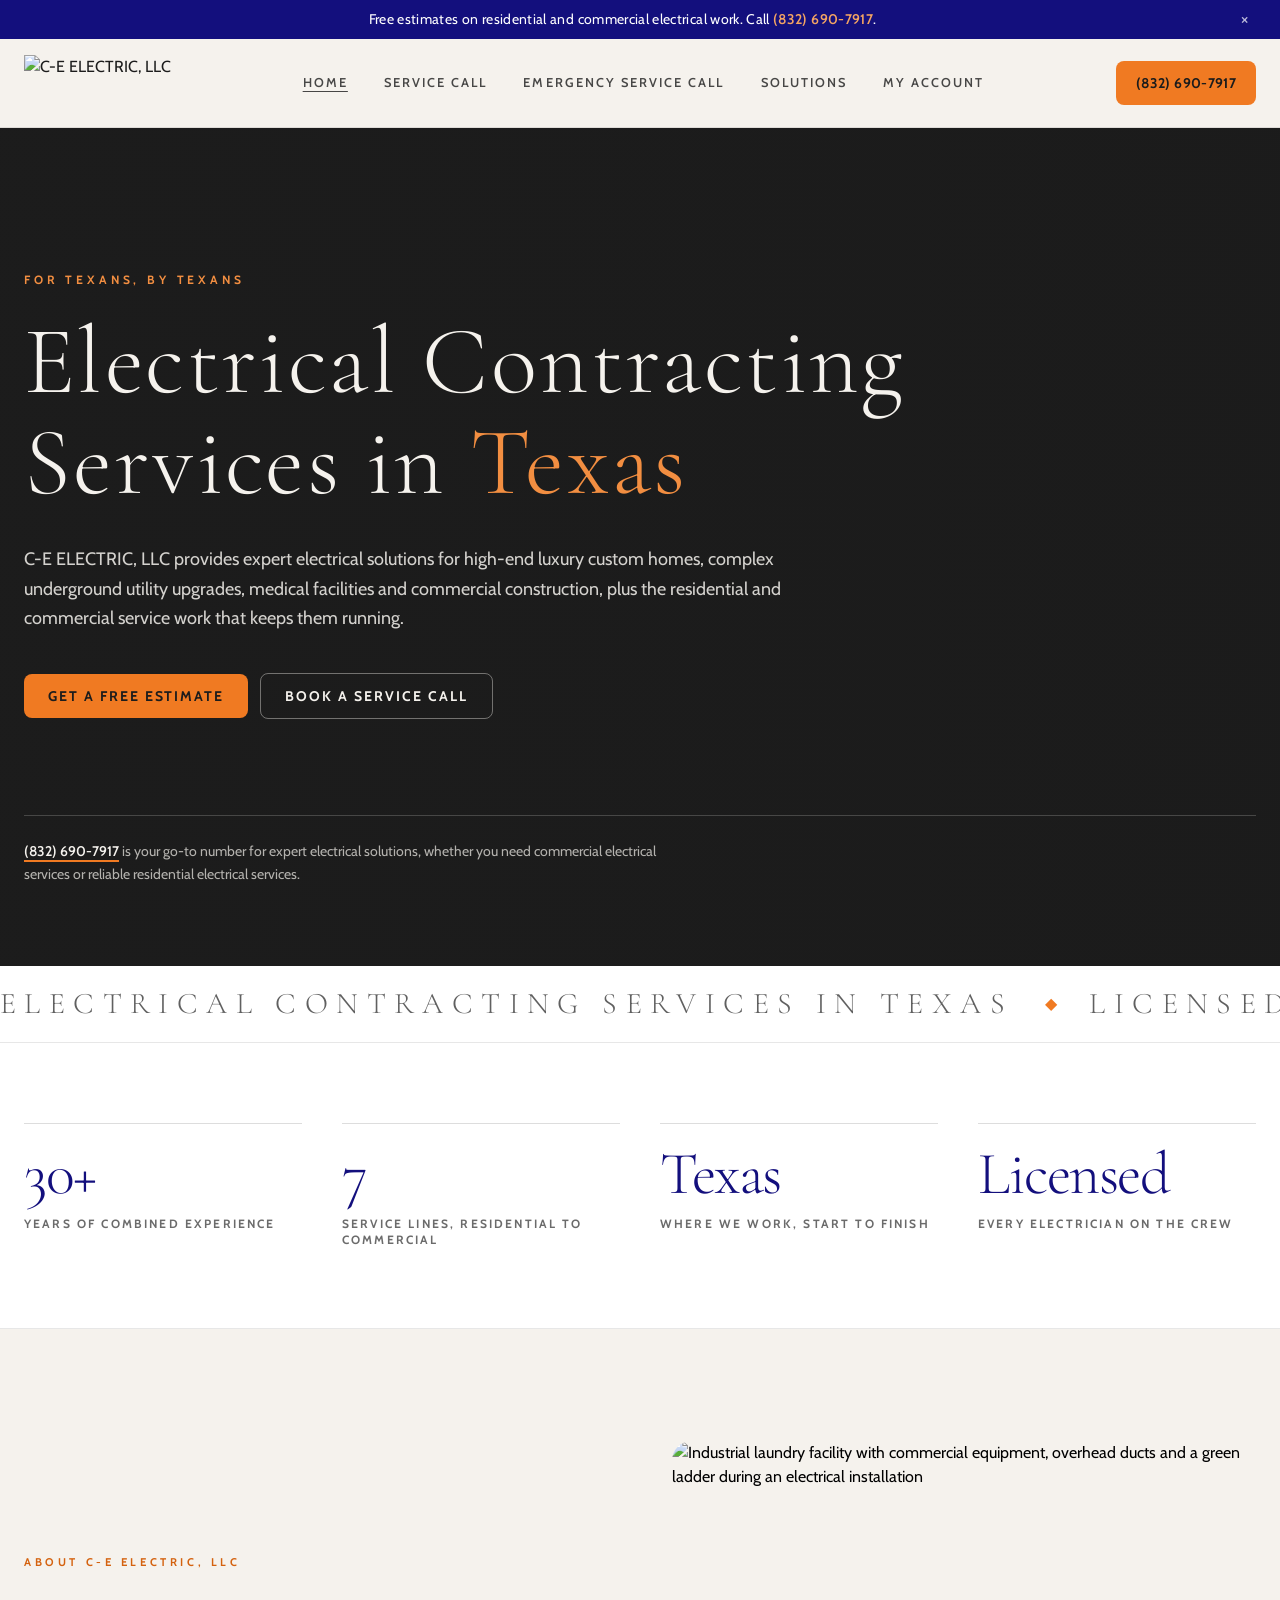
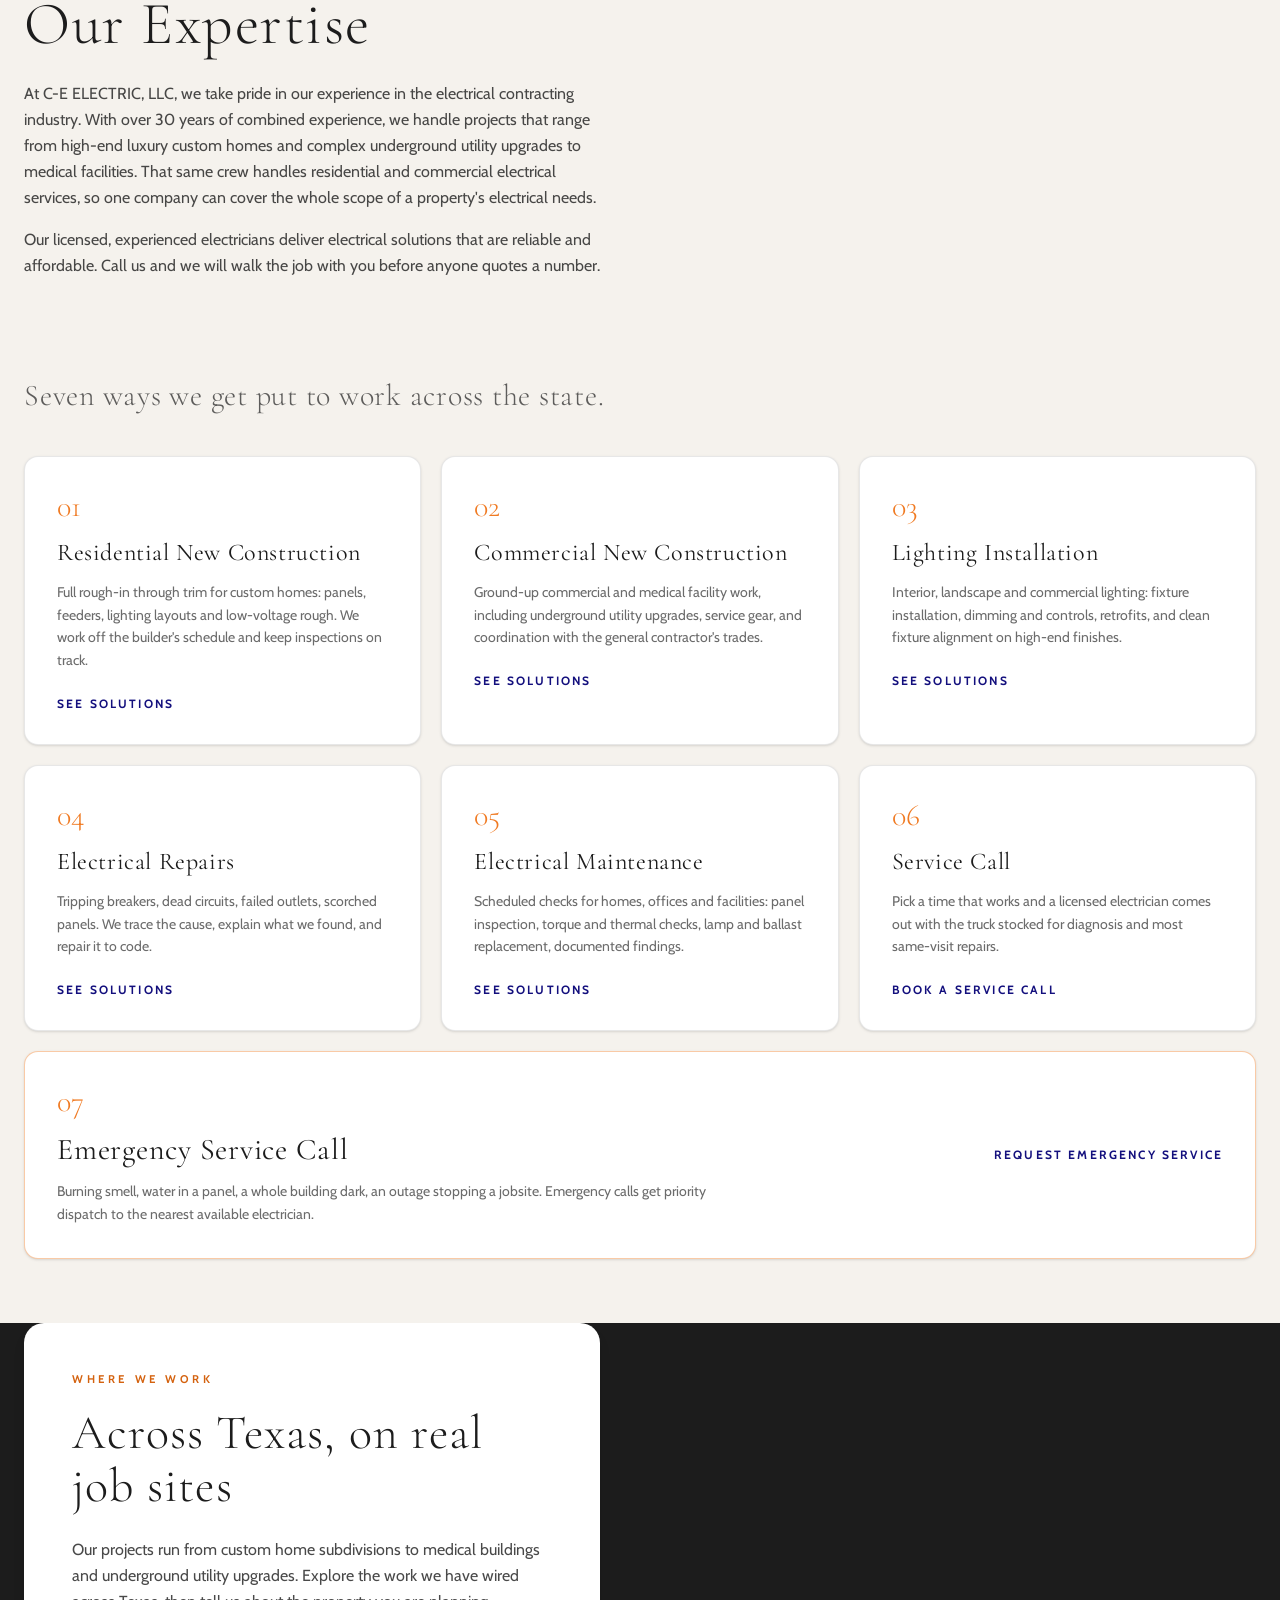
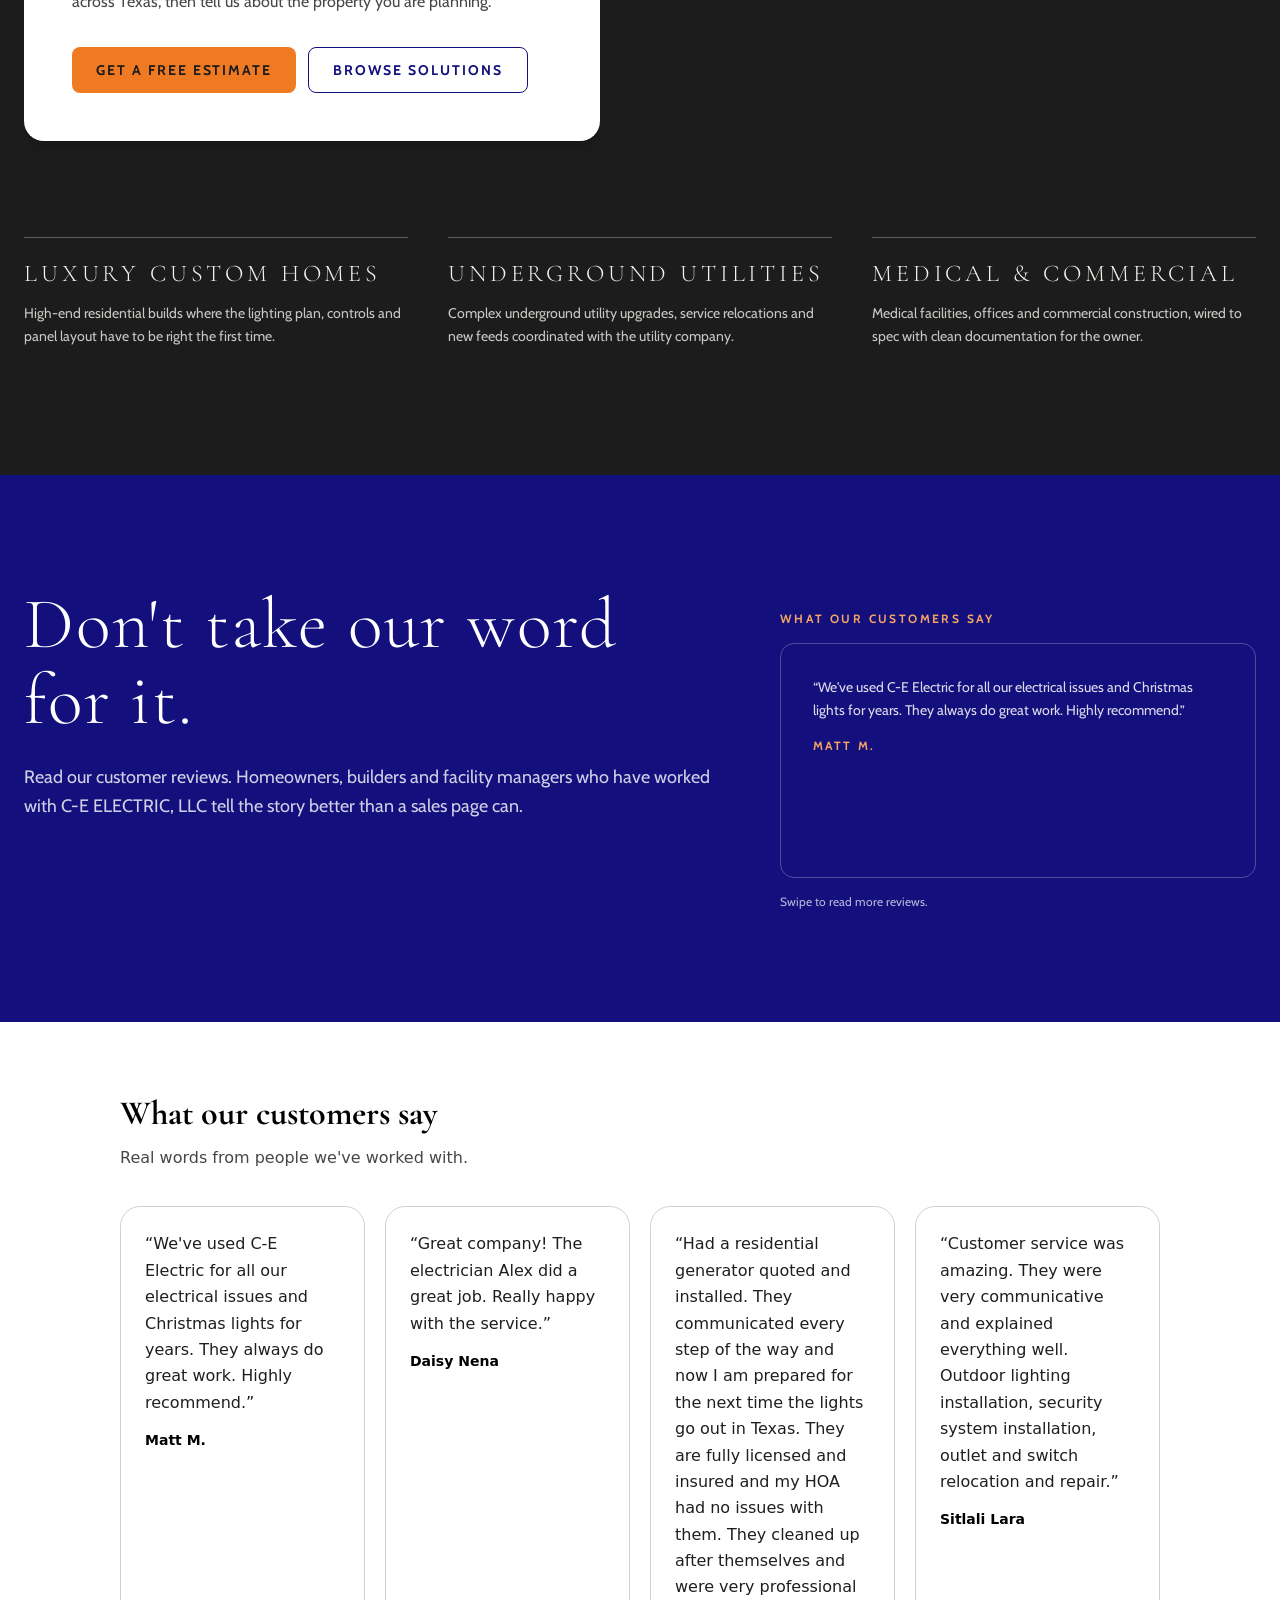
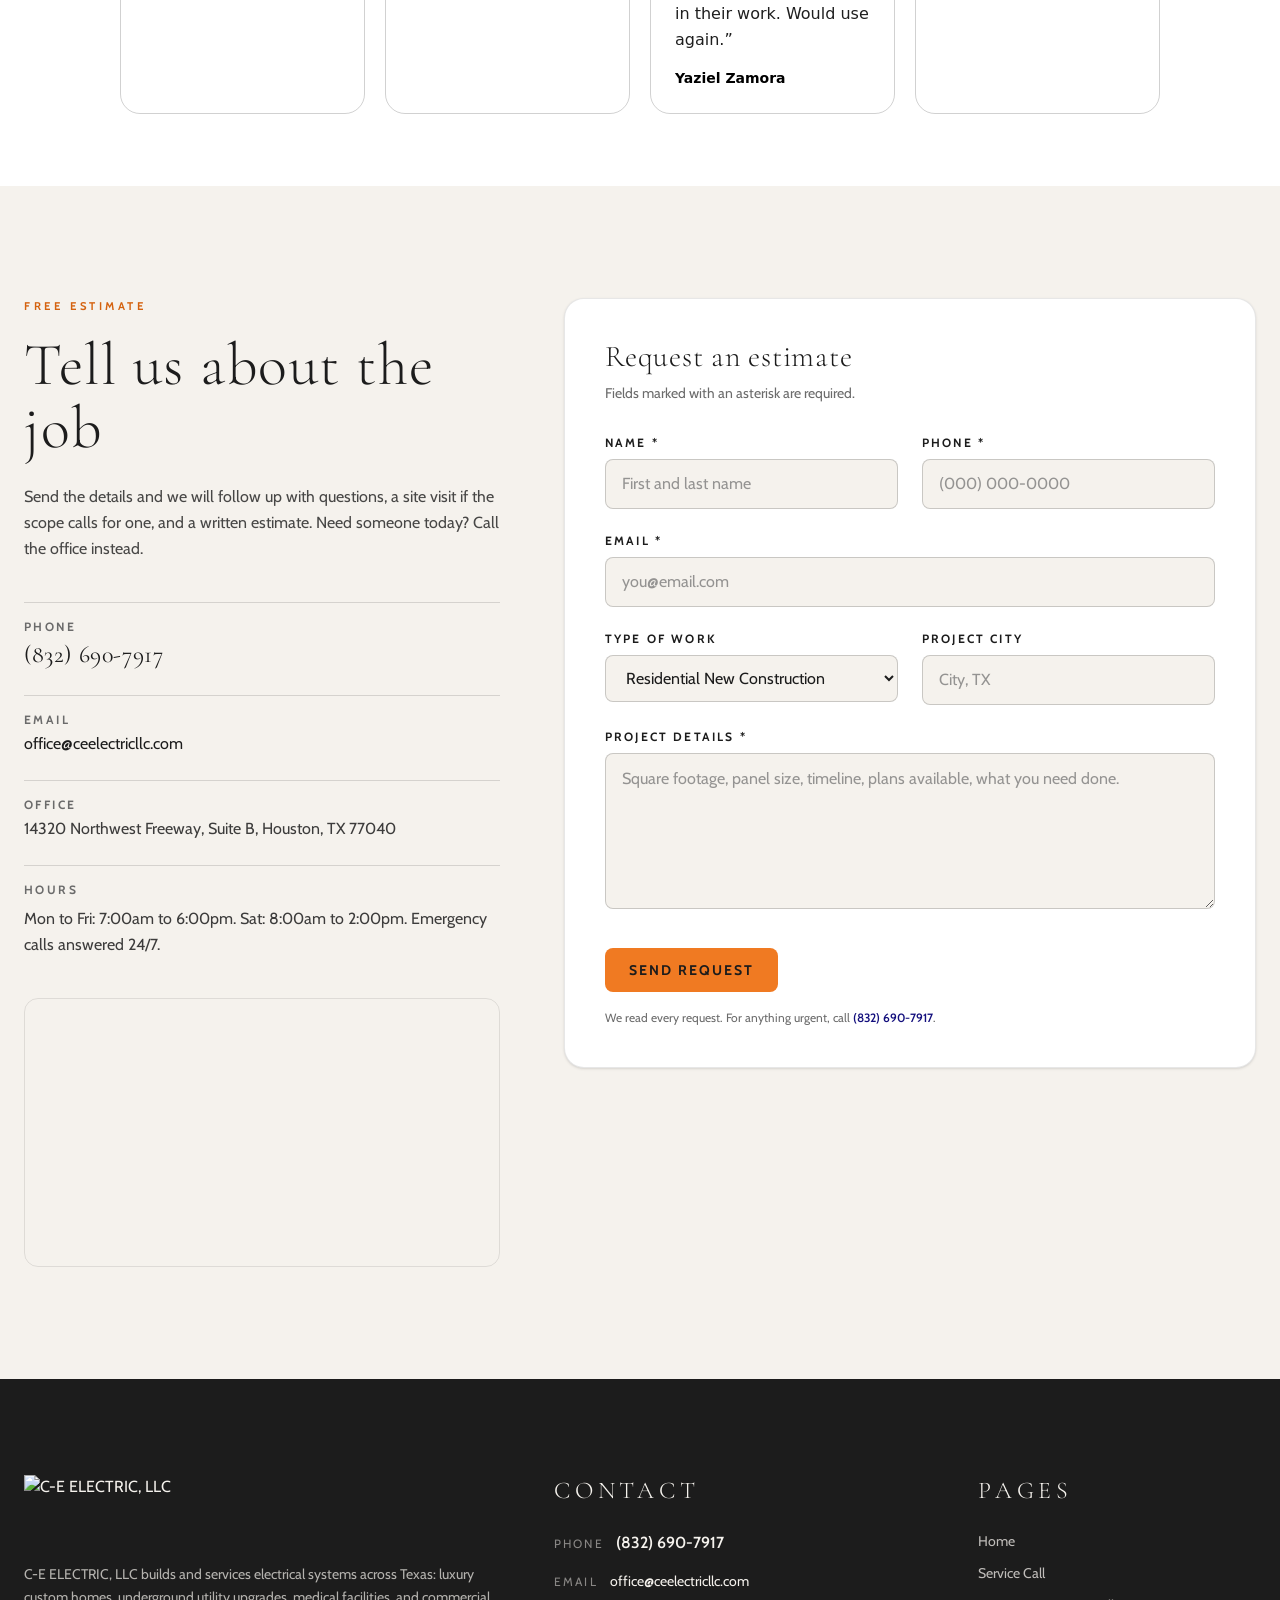
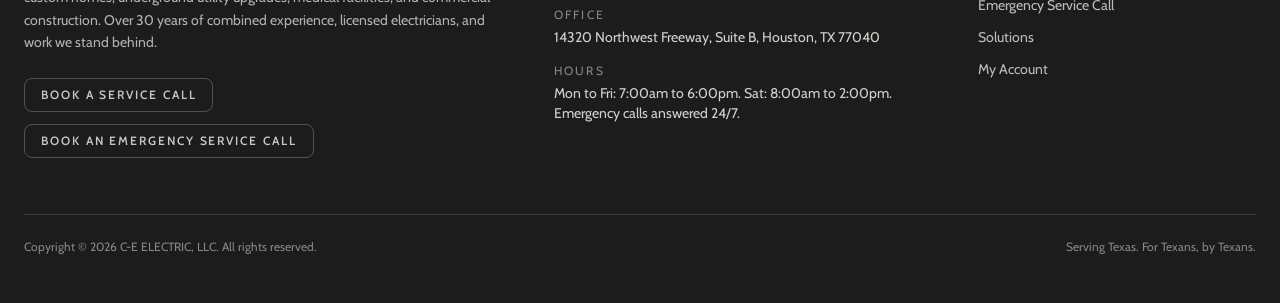
==== commit 800b9c6e: "Site-wide edit via the Tibly widget" ====
--- a/index.html
+++ b/index.html
@@ -22,7 +22,7 @@
 <script>document.addEventListener('input',function(e){var t=e.target;if(!t||t.type!=='range')return;var c=t.closest&&t.closest('.tibly-ba');if(c)c.style.setProperty('--ba',t.value+'%')});document.addEventListener('pointerdown',function(e){var c=e.target.closest&&e.target.closest('.tibly-ba');if(!c||e.button>0)return;e.preventDefault();var inp=c.querySelector('input[type=range]');var set=function(x){var r=c.getBoundingClientRect();if(!r.width)return;var p=Math.max(0,Math.min(100,(x-r.left)*100/r.width));c.style.setProperty('--ba',p+'%');if(inp)inp.value=Math.round(p)};set(e.clientX);var mv=function(ev){set(ev.clientX)};var up=function(){document.removeEventListener('pointermove',mv);document.removeEventListener('pointerup',up);document.removeEventListener('pointercancel',up)};document.addEventListener('pointermove',mv);document.addEventListener('pointerup',up);document.addEventListener('pointercancel',up)});document.addEventListener('click',function(e){var im=e.target.closest&&e.target.closest('[data-lightbox]');if(!im||!(im.currentSrc||im.src))return;e.preventDefault();var o=document.createElement('div');o.className='tibly-lb';var big=document.createElement('img');big.src=im.currentSrc||im.src;big.alt=im.alt||'';o.appendChild(big);o.addEventListener('click',function(){o.remove()});document.addEventListener('keydown',function esc(ev){if(ev.key==='Escape'){o.remove();document.removeEventListener('keydown',esc)}});document.body.appendChild(o)});document.addEventListener('click',function(e){var x=e.target.closest&&e.target.closest('[data-announce-close]');if(!x)return;var b=x.closest('[data-announce]');if(b){b.style.display='none';try{sessionStorage.setItem('tibly-announce','1')}catch(_){}}});addEventListener('DOMContentLoaded',function(){try{if(sessionStorage.getItem('tibly-announce')==='1'){var b=document.querySelector('[data-announce]');if(b)b.style.display='none'}}catch(_){}if('IntersectionObserver' in window&&!matchMedia('(prefers-reduced-motion:reduce)').matches){var els=document.querySelectorAll('[data-count]');if(els.length){var io=new IntersectionObserver(function(es){es.forEach(function(en){if(!en.isIntersecting)return;io.unobserve(en.target);var el=en.target,s=el.textContent||'',m=s.match(/[\d,]*\d(?:\.\d+)?/);if(!m)return;var raw=m[0],num=parseFloat(raw.replace(/,/g,''));if(!isFinite(num))return;var pre=s.slice(0,m.index),post=s.slice(m.index+raw.length),grp=raw.indexOf(',')>=0,dec=(raw.split('.')[1]||'').length,t0=performance.now();requestAnimationFrame(function tick(now){var p=Math.min((now-t0)/1400,1);p=1-Math.pow(1-p,3);var v=(num*p).toFixed(dec);if(grp)v=Number(v).toLocaleString('en-US',{minimumFractionDigits:dec});el.textContent=pre+v+post;if(p<1)requestAnimationFrame(tick)})})},{rootMargin:'0px 0px -10% 0px'});els.forEach(function(el){io.observe(el)})}}var badge=document.querySelector('[data-tibly-open]');if(badge){var src=document.querySelector('[data-tibly-field="hours"]');var txt=(src&&src.textContent||'').toLowerCase();var days=['sun','mon','tue','wed','thu','fri','sat'];var toMin=function(h,mm,ap){h=+h;mm=+(mm||0);if(ap==='pm'&&h!==12)h+=12;if(ap==='am'&&h===12)h=0;return h*60+mm};var spans=[];var re=/(sun|mon|tue|wed|thu|fri|sat|daily|every ?day)[a-z]*\s*(?:[-\u2013\u2014]\s*(sun|mon|tue|wed|thu|fri|sat)[a-z]*)?\s*:?\s*(\d{1,2})(?::(\d{2}))?\s*(am|pm)?\s*[-\u2013\u2014]\s*(\d{1,2})(?::(\d{2}))?\s*(am|pm)?/g,mm;while((mm=re.exec(txt))){var d1=mm[1].slice(0,3),d2=mm[2],ap1=mm[5]||(mm[8]==='pm'&&+mm[3]<=+mm[6]?'am':mm[8]),o=toMin(mm[3],mm[4],ap1),c=toMin(mm[6],mm[7],mm[8]);var from=d1==='dai'||d1==='eve'?0:days.indexOf(d1),to=d2?days.indexOf(d2.slice(0,3)):(d1==='dai'||d1==='eve'?6:from);if(from<0)continue;for(var d=from;;d=(d+1)%7){spans.push([d,o,c]);if(d===to)break}}if(spans.length){var now=new Date(),cur=now.getDay(),min=now.getHours()*60+now.getMinutes();var open=spans.some(function(s){return s[0]===cur&&min>=s[1]&&min<s[2]});badge.textContent=open?(badge.getAttribute('data-open-text')||'Open now'):(badge.getAttribute('data-closed-text')||'Closed now');badge.setAttribute('data-state',open?'open':'closed');badge.hidden=false}}});</script>
 <style>header a[aria-current="page"]:not(:has(img,svg)){text-decoration:underline;text-underline-offset:4px;text-decoration-thickness:1px}</style>
 <style>#nav-open~[class*="peer-checked:"][class*="fixed"]{min-height:100vh;min-height:100dvh}@media (prefers-reduced-motion:no-preference){label[for="nav-open"] span{transition:transform .3s ease,opacity .2s ease}header:has(#nav-open:checked) label[for="nav-open"]:not([aria-label="Close" i]) span:not(:has(span)):nth-of-type(1){transform:translateY(8px) rotate(45deg)}header:has(#nav-open:checked) label[for="nav-open"]:not([aria-label="Close" i]) span:not(:has(span)):nth-of-type(2){opacity:0}header:has(#nav-open:checked) label[for="nav-open"]:not([aria-label="Close" i]) span:not(:has(span)):nth-of-type(3){transform:translateY(-8px) rotate(-45deg)}#nav-open:checked~[class*="peer-checked:"]{animation:tibly-nav-in .25s ease}#nav-open:checked~[class*="peer-checked:"] label[for="nav-open"]{display:inline-block;animation:tibly-x-in .35s ease}@keyframes tibly-nav-in{from{opacity:0;transform:translateY(10px)}}@keyframes tibly-x-in{from{opacity:0;transform:rotate(-90deg) scale(.6)}}}</style>
-<link rel="stylesheet" href="/styles.css?v=61013b2f"/>
+<link rel="stylesheet" href="/styles.css?v=f6d64eaa"/>
 </head>
 <body>
 <!-- block:header -->
@@ -282,16 +282,27 @@
       </div>
 
       <div class="lg:col-span-5 lg:pt-6">
-        <div class="rounded-lg border border-white/25 p-6 sm:p-8">
-          <p class="text-xs font-bold uppercase tracking-[0.2em] text-accent-300">Worked with us?</p>
-          <p class="mt-4 text-sm leading-relaxed text-white/85">
-            Send your feedback and we will post it. Email
-            <a class="font-semibold underline decoration-accent-400 decoration-2 underline-offset-4 transition-colors hover:text-accent-300" href="mailto:office@ceelectricllc.com"><span data-tibly-field="email">office@ceelectricllc.com</span></a>
-            or call the office and ask for a review link.
-          </p>
-          <a class="mt-7 inline-flex items-center gap-2 rounded-md border border-white/40 px-6 py-3 text-xs font-bold uppercase tracking-[0.18em] text-white transition-all duration-200 hover:-translate-y-0.5 hover:border-accent-400 hover:text-accent-300" href="/account">
-            View your bookings
-          </a>
+        <div>
+          <p class="text-xs font-bold uppercase tracking-[0.2em] text-accent-300">What our customers say</p>
+          <div class="mt-4 flex snap-x snap-mandatory gap-4 overflow-x-auto pb-4">
+            <figure class="w-full shrink-0 snap-center rounded-lg border border-white/25 p-6 sm:p-8">
+              <blockquote class="text-sm leading-relaxed text-white/85">“We&#39;ve used C-E Electric for all our electrical issues and Christmas lights for years. They always do great work. Highly recommend.”</blockquote>
+              <figcaption class="mt-4 text-xs font-bold uppercase tracking-[0.18em] text-accent-300">Matt M.</figcaption>
+            </figure>
+            <figure class="w-full shrink-0 snap-center rounded-lg border border-white/25 p-6 sm:p-8">
+              <blockquote class="text-sm leading-relaxed text-white/85">“Great company! The electrician Alex did a great job. Really happy with the service.”</blockquote>
+              <figcaption class="mt-4 text-xs font-bold uppercase tracking-[0.18em] text-accent-300">Daisy Nena</figcaption>
+            </figure>
+            <figure class="w-full shrink-0 snap-center rounded-lg border border-white/25 p-6 sm:p-8">
+              <blockquote class="text-sm leading-relaxed text-white/85">“Had a residential generator quoted and installed. They communicated every step of the way and now I am prepared for the next time the lights go out in Texas. They are fully licensed and insured and my HOA had no issues with them. They cleaned up after themselves and were very professional in their work. Would use again.”</blockquote>
+              <figcaption class="mt-4 text-xs font-bold uppercase tracking-[0.18em] text-accent-300">Yaziel Zamora</figcaption>
+            </figure>
+            <figure class="w-full shrink-0 snap-center rounded-lg border border-white/25 p-6 sm:p-8">
+              <blockquote class="text-sm leading-relaxed text-white/85">“Customer service was amazing. They were very communicative and explained everything well. Outdoor lighting installation, security system installation, outlet and switch relocation and repair.”</blockquote>
+              <figcaption class="mt-4 text-xs font-bold uppercase tracking-[0.18em] text-accent-300">Sitlali Lara</figcaption>
+            </figure>
+          </div>
+          <p class="text-xs text-white/70">Swipe to read more reviews.</p>
         </div>
       </div>
     </div>
--- a/styles.css
+++ b/styles.css
@@ -1,2 +1,2 @@
 /*! tailwindcss v4.3.2 | MIT License | https://tailwindcss.com */
-@layer properties{@supports (((-webkit-hyphens:none)) and (not (margin-trim:inline))) or ((-moz-orient:inline) and (not (color:rgb(from red r g b)))){*,:before,:after,::backdrop{--tw-space-y-reverse:0;--tw-divide-y-reverse:0;--tw-border-style:solid;--tw-gradient-position:initial;--tw-gradient-from:#0000;--tw-gradient-via:#0000;--tw-gradient-to:#0000;--tw-gradient-stops:initial;--tw-gradient-via-stops:initial;--tw-gradient-from-position:0%;--tw-gradient-via-position:50%;--tw-gradient-to-position:100%;--tw-leading:initial;--tw-font-weight:initial;--tw-tracking:initial;--tw-shadow:0 0 #0000;--tw-shadow-color:initial;--tw-shadow-alpha:100%;--tw-inset-shadow:0 0 #0000;--tw-inset-shadow-color:initial;--tw-inset-shadow-alpha:100%;--tw-ring-color:initial;--tw-ring-shadow:0 0 #0000;--tw-inset-ring-color:initial;--tw-inset-ring-shadow:0 0 #0000;--tw-ring-inset:initial;--tw-ring-offset-width:0px;--tw-ring-offset-color:#fff;--tw-ring-offset-shadow:0 0 #0000;--tw-duration:initial;--tw-scale-x:1;--tw-scale-y:1;--tw-scale-z:1;--tw-translate-x:0;--tw-translate-y:0;--tw-translate-z:0;--tw-outline-style:solid}}}@layer theme{:root,:host{--font-sans:ui-sans-serif, system-ui, sans-serif, "Apple Color Emoji", "Segoe UI Emoji", "Segoe UI Symbol", "Noto Color Emoji";--font-mono:ui-monospace, SFMono-Regular, Menlo, Monaco, Consolas, "Liberation Mono", "Courier New", monospace;--color-red-50:oklch(97.1% .013 17.38);--color-red-700:oklch(50.5% .213 27.518);--color-red-800:oklch(44.4% .177 26.899);--color-amber-100:oklch(96.2% .059 95.617);--color-amber-900:oklch(41.4% .112 45.904);--color-emerald-50:oklch(97.9% .021 166.113);--color-emerald-100:oklch(95% .052 163.051);--color-emerald-800:oklch(43.2% .095 166.913);--color-blue-100:oklch(93.2% .032 255.585);--color-blue-800:oklch(42.4% .199 265.638);--color-white:#fff;--spacing:.25rem;--container-xs:20rem;--container-xl:36rem;--container-2xl:42rem;--container-3xl:48rem;--container-4xl:56rem;--container-5xl:64rem;--container-7xl:80rem;--text-xs:.75rem;--text-xs--line-height:calc(1 / .75);--text-sm:.875rem;--text-sm--line-height:calc(1.25 / .875);--text-base:1rem;--text-base--line-height:calc(1.5 / 1);--text-lg:1.125rem;--text-lg--line-height:calc(1.75 / 1.125);--text-xl:1.25rem;--text-xl--line-height:calc(1.75 / 1.25);--text-2xl:1.5rem;--text-2xl--line-height:calc(2 / 1.5);--text-3xl:1.875rem;--text-3xl--line-height:calc(2.25 / 1.875);--text-4xl:2.25rem;--text-4xl--line-height:calc(2.5 / 2.25);--text-5xl:3rem;--text-5xl--line-height:1;--text-6xl:3.75rem;--text-6xl--line-height:1;--text-7xl:4.5rem;--text-7xl--line-height:1;--text-8xl:6rem;--text-8xl--line-height:1;--font-weight-light:300;--font-weight-normal:400;--font-weight-semibold:600;--font-weight-bold:700;--tracking-tight:-.025em;--tracking-wide:.025em;--leading-tight:1.25;--leading-snug:1.375;--leading-relaxed:1.625;--radius-sm:.25rem;--radius-md:.5rem;--radius-lg:.875rem;--radius-xl:1.25rem;--aspect-video:16 / 9;--default-transition-duration:.15s;--default-transition-timing-function:cubic-bezier(.4, 0, .2, 1);--default-font-family:var(--font-sans);--default-mono-font-family:var(--font-mono);--color-brand-50:#eceefb;--color-brand-100:#d4d8f4;--color-brand-200:#a9b0e8;--color-brand-300:#7b85d8;--color-brand-400:#4d59c2;--color-brand-500:#2b31a3;--color-brand-600:#130f7d;--color-brand-700:#100d67;--color-brand-800:#0c0a4e;--color-brand-900:#070536;--color-accent-50:#fdf2e8;--color-accent-100:#fbe0c7;--color-accent-200:#f7c295;--color-accent-300:#f4a463;--color-accent-400:#f28e41;--color-accent-500:#f07a22;--color-accent-600:#d4620f;--color-accent-700:#a94c0b;--color-accent-800:#7c3708;--color-accent-900:#4f2305;--color-surface:#fff;--color-bone:#f5f2ed;--color-ink:#1c1c1c;--color-muted:#6b6b6b;--font-display:"Cormorant Garamond", ui-serif, Georgia, serif;--font-body:"Cabin", ui-sans-serif, system-ui, sans-serif;--animate-marquee:marquee 30s linear infinite;--animate-kenburns:kenburns 18s ease-in-out infinite alternate;--animate-float:float 6s ease-in-out infinite;--animate-pulse-soft:pulse-soft 4s ease-in-out infinite;--animate-spin-slow:spin-slow 24s linear infinite}}@layer base{*,:after,:before,::backdrop{box-sizing:border-box;border:0 solid;margin:0;padding:0}::file-selector-button{box-sizing:border-box;border:0 solid;margin:0;padding:0}html,:host{-webkit-text-size-adjust:100%;tab-size:4;line-height:1.5;font-family:var(--default-font-family,ui-sans-serif, system-ui, sans-serif, "Apple Color Emoji", "Segoe UI Emoji", "Segoe UI Symbol", "Noto Color Emoji");font-feature-settings:var(--default-font-feature-settings,normal);font-variation-settings:var(--default-font-variation-settings,normal);-webkit-tap-highlight-color:transparent}hr{height:0;color:inherit;border-top-width:1px}abbr:where([title]){-webkit-text-decoration:underline dotted;text-decoration:underline dotted}h1,h2,h3,h4,h5,h6{font-size:inherit;font-weight:inherit}a{color:inherit;-webkit-text-decoration:inherit;-webkit-text-decoration:inherit;-webkit-text-decoration:inherit;text-decoration:inherit}b,strong{font-weight:bolder}code,kbd,samp,pre{font-family:var(--default-mono-font-family,ui-monospace, SFMono-Regular, Menlo, Monaco, Consolas, "Liberation Mono", "Courier New", monospace);font-feature-settings:var(--default-mono-font-feature-settings,normal);font-variation-settings:var(--default-mono-font-variation-settings,normal);font-size:1em}small{font-size:80%}sub,sup{vertical-align:baseline;font-size:75%;line-height:0;position:relative}sub{bottom:-.25em}sup{top:-.5em}table{text-indent:0;border-color:inherit;border-collapse:collapse}:-moz-focusring{outline:auto}progress{vertical-align:baseline}summary{display:list-item}ol,ul,menu{list-style:none}img,svg,video,canvas,audio,iframe,embed,object{vertical-align:middle;display:block}img,video{max-width:100%;height:auto}button,input,select,optgroup,textarea{font:inherit;font-feature-settings:inherit;font-variation-settings:inherit;letter-spacing:inherit;color:inherit;opacity:1;background-color:#0000;border-radius:0}::file-selector-button{font:inherit;font-feature-settings:inherit;font-variation-settings:inherit;letter-spacing:inherit;color:inherit;opacity:1;background-color:#0000;border-radius:0}:where(select:is([multiple],[size])) optgroup{font-weight:bolder}:where(select:is([multiple],[size])) optgroup option{padding-inline-start:20px}::file-selector-button{margin-inline-end:4px}::placeholder{opacity:1}@supports (not ((-webkit-appearance:-apple-pay-button))) or (contain-intrinsic-size:1px){::placeholder{color:currentColor}@supports (color:color-mix(in lab, red, red)){::placeholder{color:color-mix(in oklab, currentcolor 50%, transparent)}}}textarea{resize:vertical}::-webkit-search-decoration{-webkit-appearance:none}::-webkit-date-and-time-value{min-height:1lh;text-align:inherit}::-webkit-datetime-edit{display:inline-flex}::-webkit-datetime-edit-fields-wrapper{padding:0}::-webkit-datetime-edit{padding-block:0}::-webkit-datetime-edit-year-field{padding-block:0}::-webkit-datetime-edit-month-field{padding-block:0}::-webkit-datetime-edit-day-field{padding-block:0}::-webkit-datetime-edit-hour-field{padding-block:0}::-webkit-datetime-edit-minute-field{padding-block:0}::-webkit-datetime-edit-second-field{padding-block:0}::-webkit-datetime-edit-millisecond-field{padding-block:0}::-webkit-datetime-edit-meridiem-field{padding-block:0}::-webkit-calendar-picker-indicator{line-height:1}:-moz-ui-invalid{box-shadow:none}button,input:where([type=button],[type=reset],[type=submit]){appearance:button}::file-selector-button{appearance:button}::-webkit-inner-spin-button{height:auto}::-webkit-outer-spin-button{height:auto}[hidden]:where(:not([hidden=until-found])){display:none!important}}@layer components{.btn{justify-content:center;align-items:center;gap:calc(var(--spacing) * 2);border-radius:var(--radius-md);background-color:var(--color-accent-500);padding-inline:calc(var(--spacing) * 6);padding-block:calc(var(--spacing) * 3);font-family:var(--font-body);font-size:var(--text-sm);line-height:var(--tw-leading,var(--text-sm--line-height));--tw-font-weight:var(--font-weight-bold);font-weight:var(--font-weight-bold);--tw-tracking:.14em;letter-spacing:.14em;color:var(--color-ink);text-transform:uppercase;transition-property:all;transition-timing-function:var(--tw-ease,var(--default-transition-timing-function));transition-duration:var(--tw-duration,var(--default-transition-duration));--tw-duration:.2s;transition-duration:.2s;display:inline-flex}@media (hover:hover){.btn:hover{--tw-translate-y:calc(var(--spacing) * -.5);translate:var(--tw-translate-x) var(--tw-translate-y);background-color:var(--color-accent-400)}}.btn:focus-visible{outline-style:var(--tw-outline-style);outline-offset:2px;outline-width:2px;outline-color:var(--color-accent-600)}.btn-secondary{justify-content:center;align-items:center;gap:calc(var(--spacing) * 2);border-radius:var(--radius-md);border-style:var(--tw-border-style);border-width:1px;border-color:var(--color-brand-600);padding-inline:calc(var(--spacing) * 6);padding-block:calc(var(--spacing) * 3);font-family:var(--font-body);font-size:var(--text-sm);line-height:var(--tw-leading,var(--text-sm--line-height));--tw-font-weight:var(--font-weight-bold);font-weight:var(--font-weight-bold);--tw-tracking:.14em;letter-spacing:.14em;color:var(--color-brand-600);text-transform:uppercase;transition-property:all;transition-timing-function:var(--tw-ease,var(--default-transition-timing-function));transition-duration:var(--tw-duration,var(--default-transition-duration));--tw-duration:.2s;background-color:#0000;transition-duration:.2s;display:inline-flex}@media (hover:hover){.btn-secondary:hover{background-color:var(--color-brand-600);color:var(--color-white)}}.btn-secondary:focus-visible{outline-style:var(--tw-outline-style);outline-offset:2px;outline-width:2px;outline-color:var(--color-brand-600)}.card{border-radius:var(--radius-lg);border-style:var(--tw-border-style);border-width:1px;border-color:#1c1c1c1a}@supports (color:color-mix(in lab, red, red)){.card{border-color:color-mix(in oklab, var(--color-ink) 10%, transparent)}}.card{background-color:var(--color-surface);padding:calc(var(--spacing) * 6);--tw-shadow:0 1px 3px 0 var(--tw-shadow-color,#0000001a), 0 1px 2px -1px var(--tw-shadow-color,#0000001a);box-shadow:var(--tw-inset-shadow), var(--tw-inset-ring-shadow), var(--tw-ring-offset-shadow), var(--tw-ring-shadow), var(--tw-shadow);transition-property:all;transition-timing-function:var(--tw-ease,var(--default-transition-timing-function));transition-duration:var(--tw-duration,var(--default-transition-duration));--tw-duration:.2s;transition-duration:.2s}@media (hover:hover){.card:hover{--tw-translate-y:calc(var(--spacing) * -1);translate:var(--tw-translate-x) var(--tw-translate-y);--tw-shadow:0 10px 15px -3px var(--tw-shadow-color,#0000001a), 0 4px 6px -4px var(--tw-shadow-color,#0000001a);box-shadow:var(--tw-inset-shadow), var(--tw-inset-ring-shadow), var(--tw-ring-offset-shadow), var(--tw-ring-shadow), var(--tw-shadow)}}@media (min-width:40rem){.card{padding:calc(var(--spacing) * 8)}}}@layer utilities{.sr-only{clip-path:inset(50%);white-space:nowrap;border-width:0;width:1px;height:1px;margin:-1px;padding:0;position:absolute;overflow:hidden}.absolute{position:absolute}.fixed{position:fixed}.relative{position:relative}.inset-0{inset:0}.inset-x-0{inset-inline:0}.bottom-0{bottom:0}.isolate{isolation:isolate}.z-40{z-index:40}.z-50{z-index:50}.col-span-2{grid-column:span 2/span 2}.mx-auto{margin-inline:auto}.-mt-16{margin-top:calc(var(--spacing) * -16)}.mt-1{margin-top:var(--spacing)}.mt-1\.5{margin-top:calc(var(--spacing) * 1.5)}.mt-2{margin-top:calc(var(--spacing) * 2)}.mt-3{margin-top:calc(var(--spacing) * 3)}.mt-4{margin-top:calc(var(--spacing) * 4)}.mt-5{margin-top:calc(var(--spacing) * 5)}.mt-6{margin-top:calc(var(--spacing) * 6)}.mt-7{margin-top:calc(var(--spacing) * 7)}.mt-8{margin-top:calc(var(--spacing) * 8)}.mt-10{margin-top:calc(var(--spacing) * 10)}.mt-12{margin-top:calc(var(--spacing) * 12)}.mt-14{margin-top:calc(var(--spacing) * 14)}.mt-16{margin-top:calc(var(--spacing) * 16)}.mt-20{margin-top:calc(var(--spacing) * 20)}.mb-1{margin-bottom:var(--spacing)}.mb-4{margin-bottom:calc(var(--spacing) * 4)}.mb-6{margin-bottom:calc(var(--spacing) * 6)}.ml-2{margin-left:calc(var(--spacing) * 2)}.block{display:block}.flex{display:flex}.grid{display:grid}.hidden{display:none}.inline-block{display:inline-block}.inline-flex{display:inline-flex}.aspect-4\/5{aspect-ratio:4/5}.aspect-\[4\/3\]{aspect-ratio:4/3}.aspect-\[4\/5\]{aspect-ratio:4/5}.aspect-video{aspect-ratio:var(--aspect-video)}.h-0\.5{height:calc(var(--spacing) * .5)}.h-2{height:calc(var(--spacing) * 2)}.h-11{height:calc(var(--spacing) * 11)}.h-16{height:calc(var(--spacing) * 16)}.h-full{height:100%}.w-2{width:calc(var(--spacing) * 2)}.w-7{width:calc(var(--spacing) * 7)}.w-auto{width:auto}.w-fit{width:fit-content}.w-full{width:100%}.w-max{width:max-content}.max-w-2xl{max-width:var(--container-2xl)}.max-w-3xl{max-width:var(--container-3xl)}.max-w-4xl{max-width:var(--container-4xl)}.max-w-5xl{max-width:var(--container-5xl)}.max-w-7xl{max-width:var(--container-7xl)}.max-w-prose{max-width:65ch}.max-w-xl{max-width:var(--container-xl)}.flex-1{flex:1}.shrink-0{flex-shrink:0}.animate-kenburns{animation:var(--animate-kenburns)}.animate-marquee{animation:var(--animate-marquee)}.animate-pulse-soft{animation:var(--animate-pulse-soft)}.cursor-pointer{cursor:pointer}.grid-cols-1{grid-template-columns:repeat(1,minmax(0,1fr))}.grid-cols-2{grid-template-columns:repeat(2,minmax(0,1fr))}.flex-col{flex-direction:column}.flex-wrap{flex-wrap:wrap}.items-baseline{align-items:baseline}.items-center{align-items:center}.items-end{align-items:flex-end}.items-start{align-items:flex-start}.justify-between{justify-content:space-between}.justify-center{justify-content:center}.gap-1{gap:var(--spacing)}.gap-2{gap:calc(var(--spacing) * 2)}.gap-3{gap:calc(var(--spacing) * 3)}.gap-4{gap:calc(var(--spacing) * 4)}.gap-5{gap:calc(var(--spacing) * 5)}.gap-6{gap:calc(var(--spacing) * 6)}.gap-7{gap:calc(var(--spacing) * 7)}.gap-8{gap:calc(var(--spacing) * 8)}.gap-10{gap:calc(var(--spacing) * 10)}.gap-12{gap:calc(var(--spacing) * 12)}.gap-px{gap:1px}:where(.space-y-4>:not(:last-child)){--tw-space-y-reverse:0;margin-block-start:calc(calc(var(--spacing) * 4) * var(--tw-space-y-reverse));margin-block-end:calc(calc(var(--spacing) * 4) * calc(1 - var(--tw-space-y-reverse)))}:where(.space-y-5>:not(:last-child)){--tw-space-y-reverse:0;margin-block-start:calc(calc(var(--spacing) * 5) * var(--tw-space-y-reverse));margin-block-end:calc(calc(var(--spacing) * 5) * calc(1 - var(--tw-space-y-reverse)))}:where(.space-y-6>:not(:last-child)){--tw-space-y-reverse:0;margin-block-start:calc(calc(var(--spacing) * 6) * var(--tw-space-y-reverse));margin-block-end:calc(calc(var(--spacing) * 6) * calc(1 - var(--tw-space-y-reverse)))}:where(.space-y-8>:not(:last-child)){--tw-space-y-reverse:0;margin-block-start:calc(calc(var(--spacing) * 8) * var(--tw-space-y-reverse));margin-block-end:calc(calc(var(--spacing) * 8) * calc(1 - var(--tw-space-y-reverse)))}.gap-x-6{column-gap:calc(var(--spacing) * 6)}.gap-y-8{row-gap:calc(var(--spacing) * 8)}:where(.divide-y>:not(:last-child)){--tw-divide-y-reverse:0;border-bottom-style:var(--tw-border-style);border-top-style:var(--tw-border-style);border-top-width:calc(1px * var(--tw-divide-y-reverse));border-bottom-width:calc(1px * calc(1 - var(--tw-divide-y-reverse)))}:where(.divide-ink\/10>:not(:last-child)){border-color:#1c1c1c1a}@supports (color:color-mix(in lab, red, red)){:where(.divide-ink\/10>:not(:last-child)){border-color:color-mix(in oklab, var(--color-ink) 10%, transparent)}}.overflow-hidden{overflow:hidden}.overflow-y-auto{overflow-y:auto}.rounded-full{border-radius:3.40282e38px}.rounded-lg{border-radius:var(--radius-lg)}.rounded-md{border-radius:var(--radius-md)}.rounded-sm{border-radius:var(--radius-sm)}.rounded-xl{border-radius:var(--radius-xl)}.border{border-style:var(--tw-border-style);border-width:1px}.border-0{border-style:var(--tw-border-style);border-width:0}.border-t{border-top-style:var(--tw-border-style);border-top-width:1px}.border-t-2{border-top-style:var(--tw-border-style);border-top-width:2px}.border-b{border-bottom-style:var(--tw-border-style);border-bottom-width:1px}.border-dashed{--tw-border-style:dashed;border-style:dashed}.border-accent-500{border-color:var(--color-accent-500)}.border-accent-500\/40{border-color:#f07a2266}@supports (color:color-mix(in lab, red, red)){.border-accent-500\/40{border-color:color-mix(in oklab, var(--color-accent-500) 40%, transparent)}}.border-accent-600\/40{border-color:#d4620f66}@supports (color:color-mix(in lab, red, red)){.border-accent-600\/40{border-color:color-mix(in oklab, var(--color-accent-600) 40%, transparent)}}.border-bone\/15{border-color:#f5f2ed26}@supports (color:color-mix(in lab, red, red)){.border-bone\/15{border-color:color-mix(in oklab, var(--color-bone) 15%, transparent)}}.border-bone\/20{border-color:#f5f2ed33}@supports (color:color-mix(in lab, red, red)){.border-bone\/20{border-color:color-mix(in oklab, var(--color-bone) 20%, transparent)}}.border-bone\/25{border-color:#f5f2ed40}@supports (color:color-mix(in lab, red, red)){.border-bone\/25{border-color:color-mix(in oklab, var(--color-bone) 25%, transparent)}}.border-bone\/30{border-color:#f5f2ed4d}@supports (color:color-mix(in lab, red, red)){.border-bone\/30{border-color:color-mix(in oklab, var(--color-bone) 30%, transparent)}}.border-bone\/40{border-color:#f5f2ed66}@supports (color:color-mix(in lab, red, red)){.border-bone\/40{border-color:color-mix(in oklab, var(--color-bone) 40%, transparent)}}.border-brand-600{border-color:var(--color-brand-600)}.border-ink\/10{border-color:#1c1c1c1a}@supports (color:color-mix(in lab, red, red)){.border-ink\/10{border-color:color-mix(in oklab, var(--color-ink) 10%, transparent)}}.border-ink\/15{border-color:#1c1c1c26}@supports (color:color-mix(in lab, red, red)){.border-ink\/15{border-color:color-mix(in oklab, var(--color-ink) 15%, transparent)}}.border-ink\/20{border-color:#1c1c1c33}@supports (color:color-mix(in lab, red, red)){.border-ink\/20{border-color:color-mix(in oklab, var(--color-ink) 20%, transparent)}}.border-white\/15{border-color:#ffffff26}@supports (color:color-mix(in lab, red, red)){.border-white\/15{border-color:color-mix(in oklab, var(--color-white) 15%, transparent)}}.border-white\/25{border-color:#ffffff40}@supports (color:color-mix(in lab, red, red)){.border-white\/25{border-color:color-mix(in oklab, var(--color-white) 25%, transparent)}}.border-white\/30{border-color:#ffffff4d}@supports (color:color-mix(in lab, red, red)){.border-white\/30{border-color:color-mix(in oklab, var(--color-white) 30%, transparent)}}.border-white\/40{border-color:#fff6}@supports (color:color-mix(in lab, red, red)){.border-white\/40{border-color:color-mix(in oklab, var(--color-white) 40%, transparent)}}.bg-accent-50{background-color:var(--color-accent-50)}.bg-accent-500{background-color:var(--color-accent-500)}.bg-amber-100{background-color:var(--color-amber-100)}.bg-blue-100{background-color:var(--color-blue-100)}.bg-bone{background-color:var(--color-bone)}.bg-brand-600{background-color:var(--color-brand-600)}.bg-brand-600\/10{background-color:#130f7d1a}@supports (color:color-mix(in lab, red, red)){.bg-brand-600\/10{background-color:color-mix(in oklab, var(--color-brand-600) 10%, transparent)}}.bg-emerald-50{background-color:var(--color-emerald-50)}.bg-emerald-100{background-color:var(--color-emerald-100)}.bg-ink{background-color:var(--color-ink)}.bg-ink\/5{background-color:#1c1c1c0d}@supports (color:color-mix(in lab, red, red)){.bg-ink\/5{background-color:color-mix(in oklab, var(--color-ink) 5%, transparent)}}.bg-ink\/10{background-color:#1c1c1c1a}@supports (color:color-mix(in lab, red, red)){.bg-ink\/10{background-color:color-mix(in oklab, var(--color-ink) 10%, transparent)}}.bg-ink\/55{background-color:#1c1c1c8c}@supports (color:color-mix(in lab, red, red)){.bg-ink\/55{background-color:color-mix(in oklab, var(--color-ink) 55%, transparent)}}.bg-ink\/60{background-color:#1c1c1c99}@supports (color:color-mix(in lab, red, red)){.bg-ink\/60{background-color:color-mix(in oklab, var(--color-ink) 60%, transparent)}}.bg-ink\/70{background-color:#1c1c1cb3}@supports (color:color-mix(in lab, red, red)){.bg-ink\/70{background-color:color-mix(in oklab, var(--color-ink) 70%, transparent)}}.bg-ink\/75{background-color:#1c1c1cbf}@supports (color:color-mix(in lab, red, red)){.bg-ink\/75{background-color:color-mix(in oklab, var(--color-ink) 75%, transparent)}}.bg-red-50{background-color:var(--color-red-50)}.bg-surface{background-color:var(--color-surface)}.bg-white{background-color:var(--color-white)}.bg-gradient-to-b{--tw-gradient-position:to bottom in oklab;background-image:linear-gradient(var(--tw-gradient-stops))}.from-ink\/95{--tw-gradient-from:#1c1c1cf2}@supports (color:color-mix(in lab, red, red)){.from-ink\/95{--tw-gradient-from:color-mix(in oklab, var(--color-ink) 95%, transparent)}}.from-ink\/95{--tw-gradient-stops:var(--tw-gradient-via-stops,var(--tw-gradient-position), var(--tw-gradient-from) var(--tw-gradient-from-position), var(--tw-gradient-to) var(--tw-gradient-to-position))}.via-ink\/80{--tw-gradient-via:#1c1c1ccc}@supports (color:color-mix(in lab, red, red)){.via-ink\/80{--tw-gradient-via:color-mix(in oklab, var(--color-ink) 80%, transparent)}}.via-ink\/80{--tw-gradient-via-stops:var(--tw-gradient-position), var(--tw-gradient-from) var(--tw-gradient-from-position), var(--tw-gradient-via) var(--tw-gradient-via-position), var(--tw-gradient-to) var(--tw-gradient-to-position);--tw-gradient-stops:var(--tw-gradient-via-stops)}.to-ink\/95{--tw-gradient-to:#1c1c1cf2}@supports (color:color-mix(in lab, red, red)){.to-ink\/95{--tw-gradient-to:color-mix(in oklab, var(--color-ink) 95%, transparent)}}.to-ink\/95{--tw-gradient-stops:var(--tw-gradient-via-stops,var(--tw-gradient-position), var(--tw-gradient-from) var(--tw-gradient-from-position), var(--tw-gradient-to) var(--tw-gradient-to-position))}.bg-cover{background-size:cover}.bg-center{background-position:50%}.object-cover{object-fit:cover}.p-2{padding:calc(var(--spacing) * 2)}.p-4{padding:calc(var(--spacing) * 4)}.p-5{padding:calc(var(--spacing) * 5)}.p-6{padding:calc(var(--spacing) * 6)}.p-8{padding:calc(var(--spacing) * 8)}.p-10{padding:calc(var(--spacing) * 10)}.px-2{padding-inline:calc(var(--spacing) * 2)}.px-3{padding-inline:calc(var(--spacing) * 3)}.px-4{padding-inline:calc(var(--spacing) * 4)}.px-5{padding-inline:calc(var(--spacing) * 5)}.px-6{padding-inline:calc(var(--spacing) * 6)}.py-1{padding-block:var(--spacing)}.py-2{padding-block:calc(var(--spacing) * 2)}.py-3{padding-block:calc(var(--spacing) * 3)}.py-4{padding-block:calc(var(--spacing) * 4)}.py-5{padding-block:calc(var(--spacing) * 5)}.py-6{padding-block:calc(var(--spacing) * 6)}.py-8{padding-block:calc(var(--spacing) * 8)}.py-12{padding-block:calc(var(--spacing) * 12)}.py-14{padding-block:calc(var(--spacing) * 14)}.py-16{padding-block:calc(var(--spacing) * 16)}.py-20{padding-block:calc(var(--spacing) * 20)}.pt-4{padding-top:calc(var(--spacing) * 4)}.pt-5{padding-top:calc(var(--spacing) * 5)}.pt-6{padding-top:calc(var(--spacing) * 6)}.pt-8{padding-top:calc(var(--spacing) * 8)}.pt-10{padding-top:calc(var(--spacing) * 10)}.pt-14{padding-top:calc(var(--spacing) * 14)}.pt-16{padding-top:calc(var(--spacing) * 16)}.pt-20{padding-top:calc(var(--spacing) * 20)}.pr-8{padding-right:calc(var(--spacing) * 8)}.pr-10{padding-right:calc(var(--spacing) * 10)}.pb-0\.5{padding-bottom:calc(var(--spacing) * .5)}.pb-1{padding-bottom:var(--spacing)}.pb-14{padding-bottom:calc(var(--spacing) * 14)}.pb-20{padding-bottom:calc(var(--spacing) * 20)}.pb-24{padding-bottom:calc(var(--spacing) * 24)}.text-center{text-align:center}.text-left{text-align:left}.font-body{font-family:var(--font-body)}.font-display{font-family:var(--font-display)}.text-2xl{font-size:var(--text-2xl);line-height:var(--tw-leading,var(--text-2xl--line-height))}.text-3xl{font-size:var(--text-3xl);line-height:var(--tw-leading,var(--text-3xl--line-height))}.text-4xl{font-size:var(--text-4xl);line-height:var(--tw-leading,var(--text-4xl--line-height))}.text-5xl{font-size:var(--text-5xl);line-height:var(--tw-leading,var(--text-5xl--line-height))}.text-base{font-size:var(--text-base);line-height:var(--tw-leading,var(--text-base--line-height))}.text-lg{font-size:var(--text-lg);line-height:var(--tw-leading,var(--text-lg--line-height))}.text-sm{font-size:var(--text-sm);line-height:var(--tw-leading,var(--text-sm--line-height))}.text-xl{font-size:var(--text-xl);line-height:var(--tw-leading,var(--text-xl--line-height))}.text-xs{font-size:var(--text-xs);line-height:var(--tw-leading,var(--text-xs--line-height))}.text-\[0\.7rem\]{font-size:.7rem}.text-\[0\.8rem\]{font-size:.8rem}.text-\[0\.65rem\]{font-size:.65rem}.leading-\[1\.1\]{--tw-leading:1.1;line-height:1.1}.leading-\[1\.05\]{--tw-leading:1.05;line-height:1.05}.leading-none{--tw-leading:1;line-height:1}.leading-relaxed{--tw-leading:var(--leading-relaxed);line-height:var(--leading-relaxed)}.leading-snug{--tw-leading:var(--leading-snug);line-height:var(--leading-snug)}.leading-tight{--tw-leading:var(--leading-tight);line-height:var(--leading-tight)}.font-bold{--tw-font-weight:var(--font-weight-bold);font-weight:var(--font-weight-bold)}.font-light{--tw-font-weight:var(--font-weight-light);font-weight:var(--font-weight-light)}.font-normal{--tw-font-weight:var(--font-weight-normal);font-weight:var(--font-weight-normal)}.font-semibold{--tw-font-weight:var(--font-weight-semibold);font-weight:var(--font-weight-semibold)}.tracking-\[0\.2em\]{--tw-tracking:.2em;letter-spacing:.2em}.tracking-\[0\.3em\]{--tw-tracking:.3em;letter-spacing:.3em}.tracking-\[0\.12em\]{--tw-tracking:.12em;letter-spacing:.12em}.tracking-\[0\.14em\]{--tw-tracking:.14em;letter-spacing:.14em}.tracking-\[0\.16em\]{--tw-tracking:.16em;letter-spacing:.16em}.tracking-\[0\.18em\]{--tw-tracking:.18em;letter-spacing:.18em}.tracking-\[0\.22em\]{--tw-tracking:.22em;letter-spacing:.22em}.tracking-\[0\.24em\]{--tw-tracking:.24em;letter-spacing:.24em}.tracking-\[0\.28em\]{--tw-tracking:.28em;letter-spacing:.28em}.tracking-\[0\.32em\]{--tw-tracking:.32em;letter-spacing:.32em}.tracking-tight{--tw-tracking:var(--tracking-tight);letter-spacing:var(--tracking-tight)}.tracking-wide{--tw-tracking:var(--tracking-wide);letter-spacing:var(--tracking-wide)}.break-words{overflow-wrap:break-word}.text-accent-300{color:var(--color-accent-300)}.text-accent-400{color:var(--color-accent-400)}.text-accent-500{color:var(--color-accent-500)}.text-accent-600{color:var(--color-accent-600)}.text-amber-900{color:var(--color-amber-900)}.text-blue-800{color:var(--color-blue-800)}.text-bone{color:var(--color-bone)}.text-bone\/50{color:#f5f2ed80}@supports (color:color-mix(in lab, red, red)){.text-bone\/50{color:color-mix(in oklab, var(--color-bone) 50%, transparent)}}.text-bone\/70{color:#f5f2edb3}@supports (color:color-mix(in lab, red, red)){.text-bone\/70{color:color-mix(in oklab, var(--color-bone) 70%, transparent)}}.text-bone\/75{color:#f5f2edbf}@supports (color:color-mix(in lab, red, red)){.text-bone\/75{color:color-mix(in oklab, var(--color-bone) 75%, transparent)}}.text-bone\/80{color:#f5f2edcc}@supports (color:color-mix(in lab, red, red)){.text-bone\/80{color:color-mix(in oklab, var(--color-bone) 80%, transparent)}}.text-bone\/85{color:#f5f2edd9}@supports (color:color-mix(in lab, red, red)){.text-bone\/85{color:color-mix(in oklab, var(--color-bone) 85%, transparent)}}.text-bone\/90{color:#f5f2ede6}@supports (color:color-mix(in lab, red, red)){.text-bone\/90{color:color-mix(in oklab, var(--color-bone) 90%, transparent)}}.text-brand-600{color:var(--color-brand-600)}.text-emerald-800{color:var(--color-emerald-800)}.text-ink{color:var(--color-ink)}.text-ink\/25{color:#1c1c1c40}@supports (color:color-mix(in lab, red, red)){.text-ink\/25{color:color-mix(in oklab, var(--color-ink) 25%, transparent)}}.text-ink\/45{color:#1c1c1c73}@supports (color:color-mix(in lab, red, red)){.text-ink\/45{color:color-mix(in oklab, var(--color-ink) 45%, transparent)}}.text-ink\/50{color:#1c1c1c80}@supports (color:color-mix(in lab, red, red)){.text-ink\/50{color:color-mix(in oklab, var(--color-ink) 50%, transparent)}}.text-ink\/60{color:#1c1c1c99}@supports (color:color-mix(in lab, red, red)){.text-ink\/60{color:color-mix(in oklab, var(--color-ink) 60%, transparent)}}.text-ink\/70{color:#1c1c1cb3}@supports (color:color-mix(in lab, red, red)){.text-ink\/70{color:color-mix(in oklab, var(--color-ink) 70%, transparent)}}.text-ink\/80{color:#1c1c1ccc}@supports (color:color-mix(in lab, red, red)){.text-ink\/80{color:color-mix(in oklab, var(--color-ink) 80%, transparent)}}.text-ink\/85{color:#1c1c1cd9}@supports (color:color-mix(in lab, red, red)){.text-ink\/85{color:color-mix(in oklab, var(--color-ink) 85%, transparent)}}.text-muted{color:var(--color-muted)}.text-red-700{color:var(--color-red-700)}.text-red-800{color:var(--color-red-800)}.text-white{color:var(--color-white)}.text-white\/55{color:#ffffff8c}@supports (color:color-mix(in lab, red, red)){.text-white\/55{color:color-mix(in oklab, var(--color-white) 55%, transparent)}}.text-white\/60{color:#fff9}@supports (color:color-mix(in lab, red, red)){.text-white\/60{color:color-mix(in oklab, var(--color-white) 60%, transparent)}}.text-white\/70{color:#ffffffb3}@supports (color:color-mix(in lab, red, red)){.text-white\/70{color:color-mix(in oklab, var(--color-white) 70%, transparent)}}.text-white\/75{color:#ffffffbf}@supports (color:color-mix(in lab, red, red)){.text-white\/75{color:color-mix(in oklab, var(--color-white) 75%, transparent)}}.text-white\/80{color:#fffc}@supports (color:color-mix(in lab, red, red)){.text-white\/80{color:color-mix(in oklab, var(--color-white) 80%, transparent)}}.text-white\/85{color:#ffffffd9}@supports (color:color-mix(in lab, red, red)){.text-white\/85{color:color-mix(in oklab, var(--color-white) 85%, transparent)}}.capitalize{text-transform:capitalize}.uppercase{text-transform:uppercase}.underline{text-decoration-line:underline}.decoration-accent-400{-webkit-text-decoration-color:var(--color-accent-400);-webkit-text-decoration-color:var(--color-accent-400);text-decoration-color:var(--color-accent-400)}.decoration-accent-500{-webkit-text-decoration-color:var(--color-accent-500);-webkit-text-decoration-color:var(--color-accent-500);text-decoration-color:var(--color-accent-500)}.decoration-2{text-decoration-thickness:2px}.underline-offset-4{text-underline-offset:4px}.underline-offset-\[6px\]{text-underline-offset:6px}.opacity-45{opacity:.45}.shadow-lg{--tw-shadow:0 10px 15px -3px var(--tw-shadow-color,#0000001a), 0 4px 6px -4px var(--tw-shadow-color,#0000001a);box-shadow:var(--tw-inset-shadow), var(--tw-inset-ring-shadow), var(--tw-ring-offset-shadow), var(--tw-ring-shadow), var(--tw-shadow)}.shadow-sm{--tw-shadow:0 1px 3px 0 var(--tw-shadow-color,#0000001a), 0 1px 2px -1px var(--tw-shadow-color,#0000001a);box-shadow:var(--tw-inset-shadow), var(--tw-inset-ring-shadow), var(--tw-ring-offset-shadow), var(--tw-ring-shadow), var(--tw-shadow)}.transition-all{transition-property:all;transition-timing-function:var(--tw-ease,var(--default-transition-timing-function));transition-duration:var(--tw-duration,var(--default-transition-duration))}.transition-colors{transition-property:color,background-color,border-color,outline-color,text-decoration-color,fill,stroke,--tw-gradient-from,--tw-gradient-via,--tw-gradient-to;transition-timing-function:var(--tw-ease,var(--default-transition-timing-function));transition-duration:var(--tw-duration,var(--default-transition-duration))}.transition-transform{transition-property:transform,translate,scale,rotate;transition-timing-function:var(--tw-ease,var(--default-transition-timing-function));transition-duration:var(--tw-duration,var(--default-transition-duration))}.duration-200{--tw-duration:.2s;transition-duration:.2s}.duration-500{--tw-duration:.5s;transition-duration:.5s}@media (hover:hover){.group-hover\:scale-105:is(:where(.group):hover *){--tw-scale-x:105%;--tw-scale-y:105%;--tw-scale-z:105%;scale:var(--tw-scale-x) var(--tw-scale-y)}.group-hover\:text-accent-400:is(:where(.group):hover *){color:var(--color-accent-400)}.group-hover\:text-brand-600:is(:where(.group):hover *){color:var(--color-brand-600)}.group-hover\:underline:is(:where(.group):hover *){text-decoration-line:underline}}.peer-checked\:flex:is(:where(.peer):checked~*){display:flex}.placeholder\:text-muted\/60::placeholder{color:#6b6b6b99}@supports (color:color-mix(in lab, red, red)){.placeholder\:text-muted\/60::placeholder{color:color-mix(in oklab, var(--color-muted) 60%, transparent)}}.placeholder\:text-muted\/70::placeholder{color:#6b6b6bb3}@supports (color:color-mix(in lab, red, red)){.placeholder\:text-muted\/70::placeholder{color:color-mix(in oklab, var(--color-muted) 70%, transparent)}}@media (hover:hover){.hover\:-translate-y-0\.5:hover{--tw-translate-y:calc(var(--spacing) * -.5);translate:var(--tw-translate-x) var(--tw-translate-y)}.hover\:-translate-y-1:hover{--tw-translate-y:calc(var(--spacing) * -1);translate:var(--tw-translate-x) var(--tw-translate-y)}.hover\:border-accent-400:hover{border-color:var(--color-accent-400)}.hover\:border-accent-500:hover{border-color:var(--color-accent-500)}.hover\:bg-accent-400:hover{background-color:var(--color-accent-400)}.hover\:bg-ink\/10:hover{background-color:#1c1c1c1a}@supports (color:color-mix(in lab, red, red)){.hover\:bg-ink\/10:hover{background-color:color-mix(in oklab, var(--color-ink) 10%, transparent)}}.hover\:text-accent-200:hover{color:var(--color-accent-200)}.hover\:text-accent-300:hover{color:var(--color-accent-300)}.hover\:text-accent-400:hover{color:var(--color-accent-400)}.hover\:text-accent-600:hover{color:var(--color-accent-600)}.hover\:text-white:hover{color:var(--color-white)}.hover\:underline:hover{text-decoration-line:underline}.hover\:shadow-lg:hover{--tw-shadow:0 10px 15px -3px var(--tw-shadow-color,#0000001a), 0 4px 6px -4px var(--tw-shadow-color,#0000001a);box-shadow:var(--tw-inset-shadow), var(--tw-inset-ring-shadow), var(--tw-ring-offset-shadow), var(--tw-ring-shadow), var(--tw-shadow)}}.focus\:border-accent-500:focus{border-color:var(--color-accent-500)}.focus\:border-brand-600:focus{border-color:var(--color-brand-600)}.focus\:bg-surface:focus{background-color:var(--color-surface)}.focus\:outline-2:focus{outline-style:var(--tw-outline-style);outline-width:2px}.focus\:outline-offset-2:focus{outline-offset:2px}.focus\:outline-accent-500:focus{outline-color:var(--color-accent-500)}.focus\:outline-brand-600:focus{outline-color:var(--color-brand-600)}.focus\:outline-none:focus{--tw-outline-style:none;outline-style:none}.data-\[state\=closed\]\:bg-ink\/70[data-state=closed]{background-color:#1c1c1cb3}@supports (color:color-mix(in lab, red, red)){.data-\[state\=closed\]\:bg-ink\/70[data-state=closed]{background-color:color-mix(in oklab, var(--color-ink) 70%, transparent)}}.data-\[state\=open\]\:bg-accent-500[data-state=open]{background-color:var(--color-accent-500)}.data-\[state\=open\]\:bg-accent-500\/20[data-state=open]{background-color:#f07a2233}@supports (color:color-mix(in lab, red, red)){.data-\[state\=open\]\:bg-accent-500\/20[data-state=open]{background-color:color-mix(in oklab, var(--color-accent-500) 20%, transparent)}}.data-\[state\=open\]\:text-accent-700[data-state=open]{color:var(--color-accent-700)}.data-\[state\=open\]\:text-ink[data-state=open]{color:var(--color-ink)}@media (min-width:40rem){.sm\:col-span-1{grid-column:span 1/span 1}.sm\:col-span-2{grid-column:span 2/span 2}.sm\:col-span-3{grid-column:span 3/span 3}.sm\:block{display:block}.sm\:aspect-\[3\/2\]{aspect-ratio:3/2}.sm\:h-14{height:calc(var(--spacing) * 14)}.sm\:w-auto{width:auto}.sm\:max-w-xs{max-width:var(--container-xs)}.sm\:grid-cols-2{grid-template-columns:repeat(2,minmax(0,1fr))}.sm\:grid-cols-3{grid-template-columns:repeat(3,minmax(0,1fr))}.sm\:flex-row{flex-direction:row}.sm\:items-center{align-items:center}.sm\:justify-between{justify-content:space-between}.sm\:p-8{padding:calc(var(--spacing) * 8)}.sm\:p-10{padding:calc(var(--spacing) * 10)}.sm\:px-6{padding-inline:calc(var(--spacing) * 6)}.sm\:text-3xl{font-size:var(--text-3xl);line-height:var(--tw-leading,var(--text-3xl--line-height))}.sm\:text-4xl{font-size:var(--text-4xl);line-height:var(--tw-leading,var(--text-4xl--line-height))}.sm\:text-5xl{font-size:var(--text-5xl);line-height:var(--tw-leading,var(--text-5xl--line-height))}.sm\:text-lg{font-size:var(--text-lg);line-height:var(--tw-leading,var(--text-lg--line-height))}.sm\:text-sm{font-size:var(--text-sm);line-height:var(--tw-leading,var(--text-sm--line-height))}.sm\:text-xs{font-size:var(--text-xs);line-height:var(--tw-leading,var(--text-xs--line-height))}}@media (min-width:48rem){.md\:col-span-3{grid-column:span 3/span 3}.md\:col-span-4{grid-column:span 4/span 4}.md\:col-span-5{grid-column:span 5/span 5}.md\:col-span-6{grid-column:span 6/span 6}.md\:col-span-7{grid-column:span 7/span 7}.md\:col-span-8{grid-column:span 8/span 8}.md\:-mt-28{margin-top:calc(var(--spacing) * -28)}.md\:mt-20{margin-top:calc(var(--spacing) * 20)}.md\:mt-24{margin-top:calc(var(--spacing) * 24)}.md\:mt-28{margin-top:calc(var(--spacing) * 28)}.md\:flex{display:flex}.md\:hidden{display:none}.md\:inline-flex{display:inline-flex}.md\:aspect-\[3\/4\]{aspect-ratio:3/4}.md\:grid-cols-3{grid-template-columns:repeat(3,minmax(0,1fr))}.md\:grid-cols-4{grid-template-columns:repeat(4,minmax(0,1fr))}.md\:grid-cols-12{grid-template-columns:repeat(12,minmax(0,1fr))}.md\:flex-row{flex-direction:row}.md\:items-center{align-items:center}.md\:justify-between{justify-content:space-between}.md\:gap-6{gap:calc(var(--spacing) * 6)}.md\:gap-8{gap:calc(var(--spacing) * 8)}.md\:gap-10{gap:calc(var(--spacing) * 10)}.md\:gap-16{gap:calc(var(--spacing) * 16)}.md\:bg-gradient-to-r{--tw-gradient-position:to right in oklab;background-image:linear-gradient(var(--tw-gradient-stops))}.md\:from-ink{--tw-gradient-from:var(--color-ink);--tw-gradient-stops:var(--tw-gradient-via-stops,var(--tw-gradient-position), var(--tw-gradient-from) var(--tw-gradient-from-position), var(--tw-gradient-to) var(--tw-gradient-to-position))}.md\:from-ink\/85{--tw-gradient-from:#1c1c1cd9}@supports (color:color-mix(in lab, red, red)){.md\:from-ink\/85{--tw-gradient-from:color-mix(in oklab, var(--color-ink) 85%, transparent)}}.md\:from-ink\/85{--tw-gradient-stops:var(--tw-gradient-via-stops,var(--tw-gradient-position), var(--tw-gradient-from) var(--tw-gradient-from-position), var(--tw-gradient-to) var(--tw-gradient-to-position))}.md\:via-ink\/65{--tw-gradient-via:#1c1c1ca6}@supports (color:color-mix(in lab, red, red)){.md\:via-ink\/65{--tw-gradient-via:color-mix(in oklab, var(--color-ink) 65%, transparent)}}.md\:via-ink\/65{--tw-gradient-via-stops:var(--tw-gradient-position), var(--tw-gradient-from) var(--tw-gradient-from-position), var(--tw-gradient-via) var(--tw-gradient-via-position), var(--tw-gradient-to) var(--tw-gradient-to-position);--tw-gradient-stops:var(--tw-gradient-via-stops)}.md\:via-ink\/85{--tw-gradient-via:#1c1c1cd9}@supports (color:color-mix(in lab, red, red)){.md\:via-ink\/85{--tw-gradient-via:color-mix(in oklab, var(--color-ink) 85%, transparent)}}.md\:via-ink\/85{--tw-gradient-via-stops:var(--tw-gradient-position), var(--tw-gradient-from) var(--tw-gradient-from-position), var(--tw-gradient-via) var(--tw-gradient-via-position), var(--tw-gradient-to) var(--tw-gradient-to-position);--tw-gradient-stops:var(--tw-gradient-via-stops)}.md\:to-ink\/25{--tw-gradient-to:#1c1c1c40}@supports (color:color-mix(in lab, red, red)){.md\:to-ink\/25{--tw-gradient-to:color-mix(in oklab, var(--color-ink) 25%, transparent)}}.md\:to-ink\/25{--tw-gradient-stops:var(--tw-gradient-via-stops,var(--tw-gradient-position), var(--tw-gradient-from) var(--tw-gradient-from-position), var(--tw-gradient-to) var(--tw-gradient-to-position))}.md\:to-ink\/35{--tw-gradient-to:#1c1c1c59}@supports (color:color-mix(in lab, red, red)){.md\:to-ink\/35{--tw-gradient-to:color-mix(in oklab, var(--color-ink) 35%, transparent)}}.md\:to-ink\/35{--tw-gradient-stops:var(--tw-gradient-via-stops,var(--tw-gradient-position), var(--tw-gradient-from) var(--tw-gradient-from-position), var(--tw-gradient-to) var(--tw-gradient-to-position))}.md\:bg-fixed{background-attachment:fixed}.md\:p-10{padding:calc(var(--spacing) * 10)}.md\:p-12{padding:calc(var(--spacing) * 12)}.md\:py-16{padding-block:calc(var(--spacing) * 16)}.md\:py-20{padding-block:calc(var(--spacing) * 20)}.md\:py-24{padding-block:calc(var(--spacing) * 24)}.md\:py-28{padding-block:calc(var(--spacing) * 28)}.md\:py-32{padding-block:calc(var(--spacing) * 32)}.md\:pt-24{padding-top:calc(var(--spacing) * 24)}.md\:pt-28{padding-top:calc(var(--spacing) * 28)}.md\:pt-36{padding-top:calc(var(--spacing) * 36)}.md\:pb-12{padding-bottom:calc(var(--spacing) * 12)}.md\:pb-20{padding-bottom:calc(var(--spacing) * 20)}.md\:pb-28{padding-bottom:calc(var(--spacing) * 28)}.md\:pb-32{padding-bottom:calc(var(--spacing) * 32)}.md\:pb-44{padding-bottom:calc(var(--spacing) * 44)}.md\:pl-8{padding-left:calc(var(--spacing) * 8)}.md\:text-3xl{font-size:var(--text-3xl);line-height:var(--tw-leading,var(--text-3xl--line-height))}.md\:text-4xl{font-size:var(--text-4xl);line-height:var(--tw-leading,var(--text-4xl--line-height))}.md\:text-5xl{font-size:var(--text-5xl);line-height:var(--tw-leading,var(--text-5xl--line-height))}.md\:text-6xl{font-size:var(--text-6xl);line-height:var(--tw-leading,var(--text-6xl--line-height))}.md\:text-7xl{font-size:var(--text-7xl);line-height:var(--tw-leading,var(--text-7xl--line-height))}.md\:text-lg{font-size:var(--text-lg);line-height:var(--tw-leading,var(--text-lg--line-height))}}@media (min-width:64rem){.lg\:col-span-3{grid-column:span 3/span 3}.lg\:col-span-4{grid-column:span 4/span 4}.lg\:col-span-5{grid-column:span 5/span 5}.lg\:col-span-6{grid-column:span 6/span 6}.lg\:col-span-7{grid-column:span 7/span 7}.lg\:col-span-8{grid-column:span 8/span 8}.lg\:grid-cols-2{grid-template-columns:repeat(2,minmax(0,1fr))}.lg\:grid-cols-3{grid-template-columns:repeat(3,minmax(0,1fr))}.lg\:grid-cols-4{grid-template-columns:repeat(4,minmax(0,1fr))}.lg\:grid-cols-12{grid-template-columns:repeat(12,minmax(0,1fr))}.lg\:items-center{align-items:center}.lg\:items-end{align-items:flex-end}.lg\:gap-8{gap:calc(var(--spacing) * 8)}.lg\:gap-9{gap:calc(var(--spacing) * 9)}.lg\:gap-16{gap:calc(var(--spacing) * 16)}.lg\:border-t-0{border-top-style:var(--tw-border-style);border-top-width:0}.lg\:border-l{border-left-style:var(--tw-border-style);border-left-width:1px}.lg\:py-28{padding-block:calc(var(--spacing) * 28)}.lg\:pt-0{padding-top:0}.lg\:pt-6{padding-top:calc(var(--spacing) * 6)}.lg\:pl-8{padding-left:calc(var(--spacing) * 8)}.lg\:pl-10{padding-left:calc(var(--spacing) * 10)}.lg\:text-7xl{font-size:var(--text-7xl);line-height:var(--tw-leading,var(--text-7xl--line-height))}.lg\:text-8xl{font-size:var(--text-8xl);line-height:var(--tw-leading,var(--text-8xl--line-height))}}}[data-tb-bg]{position:relative}.tb-bg{pointer-events:none;position:absolute;inset:0;overflow:hidden}.tb-bg video,.tb-bg img{object-fit:cover;width:100%;height:100%}.tb-bg-tint{background:#000;position:absolute;inset:0}[data-tb-bg]>:not(.tb-bg){z-index:1;position:relative}@media (prefers-reduced-motion:reduce){.tb-bg video{display:none}}@property --tw-space-y-reverse{syntax:"*";inherits:false;initial-value:0}@property --tw-divide-y-reverse{syntax:"*";inherits:false;initial-value:0}@property --tw-border-style{syntax:"*";inherits:false;initial-value:solid}@property --tw-gradient-position{syntax:"*";inherits:false}@property --tw-gradient-from{syntax:"<color>";inherits:false;initial-value:#0000}@property --tw-gradient-via{syntax:"<color>";inherits:false;initial-value:#0000}@property --tw-gradient-to{syntax:"<color>";inherits:false;initial-value:#0000}@property --tw-gradient-stops{syntax:"*";inherits:false}@property --tw-gradient-via-stops{syntax:"*";inherits:false}@property --tw-gradient-from-position{syntax:"<length-percentage>";inherits:false;initial-value:0%}@property --tw-gradient-via-position{syntax:"<length-percentage>";inherits:false;initial-value:50%}@property --tw-gradient-to-position{syntax:"<length-percentage>";inherits:false;initial-value:100%}@property --tw-leading{syntax:"*";inherits:false}@property --tw-font-weight{syntax:"*";inherits:false}@property --tw-tracking{syntax:"*";inherits:false}@property --tw-shadow{syntax:"*";inherits:false;initial-value:0 0 #0000}@property --tw-shadow-color{syntax:"*";inherits:false}@property --tw-shadow-alpha{syntax:"<percentage>";inherits:false;initial-value:100%}@property --tw-inset-shadow{syntax:"*";inherits:false;initial-value:0 0 #0000}@property --tw-inset-shadow-color{syntax:"*";inherits:false}@property --tw-inset-shadow-alpha{syntax:"<percentage>";inherits:false;initial-value:100%}@property --tw-ring-color{syntax:"*";inherits:false}@property --tw-ring-shadow{syntax:"*";inherits:false;initial-value:0 0 #0000}@property --tw-inset-ring-color{syntax:"*";inherits:false}@property --tw-inset-ring-shadow{syntax:"*";inherits:false;initial-value:0 0 #0000}@property --tw-ring-inset{syntax:"*";inherits:false}@property --tw-ring-offset-width{syntax:"<length>";inherits:false;initial-value:0}@property --tw-ring-offset-color{syntax:"*";inherits:false;initial-value:#fff}@property --tw-ring-offset-shadow{syntax:"*";inherits:false;initial-value:0 0 #0000}@property --tw-duration{syntax:"*";inherits:false}@property --tw-scale-x{syntax:"*";inherits:false;initial-value:1}@property --tw-scale-y{syntax:"*";inherits:false;initial-value:1}@property --tw-scale-z{syntax:"*";inherits:false;initial-value:1}@property --tw-translate-x{syntax:"*";inherits:false;initial-value:0}@property --tw-translate-y{syntax:"*";inherits:false;initial-value:0}@property --tw-translate-z{syntax:"*";inherits:false;initial-value:0}@property --tw-outline-style{syntax:"*";inherits:false;initial-value:solid}@keyframes marquee{to{transform:translate(-50%)}}@keyframes kenburns{to{transform:scale(1.08)}}@keyframes float{0%,to{transform:translateY(0)}50%{transform:translateY(-12px)}}@keyframes pulse-soft{0%,to{opacity:1}50%{opacity:.55}}@keyframes spin-slow{to{transform:rotate(360deg)}}+@layer properties{@supports (((-webkit-hyphens:none)) and (not (margin-trim:inline))) or ((-moz-orient:inline) and (not (color:rgb(from red r g b)))){*,:before,:after,::backdrop{--tw-scroll-snap-strictness:proximity;--tw-space-y-reverse:0;--tw-divide-y-reverse:0;--tw-border-style:solid;--tw-gradient-position:initial;--tw-gradient-from:#0000;--tw-gradient-via:#0000;--tw-gradient-to:#0000;--tw-gradient-stops:initial;--tw-gradient-via-stops:initial;--tw-gradient-from-position:0%;--tw-gradient-via-position:50%;--tw-gradient-to-position:100%;--tw-leading:initial;--tw-font-weight:initial;--tw-tracking:initial;--tw-shadow:0 0 #0000;--tw-shadow-color:initial;--tw-shadow-alpha:100%;--tw-inset-shadow:0 0 #0000;--tw-inset-shadow-color:initial;--tw-inset-shadow-alpha:100%;--tw-ring-color:initial;--tw-ring-shadow:0 0 #0000;--tw-inset-ring-color:initial;--tw-inset-ring-shadow:0 0 #0000;--tw-ring-inset:initial;--tw-ring-offset-width:0px;--tw-ring-offset-color:#fff;--tw-ring-offset-shadow:0 0 #0000;--tw-duration:initial;--tw-scale-x:1;--tw-scale-y:1;--tw-scale-z:1;--tw-translate-x:0;--tw-translate-y:0;--tw-translate-z:0;--tw-outline-style:solid}}}@layer theme{:root,:host{--font-sans:ui-sans-serif, system-ui, sans-serif, "Apple Color Emoji", "Segoe UI Emoji", "Segoe UI Symbol", "Noto Color Emoji";--font-mono:ui-monospace, SFMono-Regular, Menlo, Monaco, Consolas, "Liberation Mono", "Courier New", monospace;--color-red-50:oklch(97.1% .013 17.38);--color-red-700:oklch(50.5% .213 27.518);--color-red-800:oklch(44.4% .177 26.899);--color-amber-100:oklch(96.2% .059 95.617);--color-amber-900:oklch(41.4% .112 45.904);--color-emerald-50:oklch(97.9% .021 166.113);--color-emerald-100:oklch(95% .052 163.051);--color-emerald-800:oklch(43.2% .095 166.913);--color-blue-100:oklch(93.2% .032 255.585);--color-blue-800:oklch(42.4% .199 265.638);--color-white:#fff;--spacing:.25rem;--container-xs:20rem;--container-xl:36rem;--container-2xl:42rem;--container-3xl:48rem;--container-4xl:56rem;--container-5xl:64rem;--container-7xl:80rem;--text-xs:.75rem;--text-xs--line-height:calc(1 / .75);--text-sm:.875rem;--text-sm--line-height:calc(1.25 / .875);--text-base:1rem;--text-base--line-height:calc(1.5 / 1);--text-lg:1.125rem;--text-lg--line-height:calc(1.75 / 1.125);--text-xl:1.25rem;--text-xl--line-height:calc(1.75 / 1.25);--text-2xl:1.5rem;--text-2xl--line-height:calc(2 / 1.5);--text-3xl:1.875rem;--text-3xl--line-height:calc(2.25 / 1.875);--text-4xl:2.25rem;--text-4xl--line-height:calc(2.5 / 2.25);--text-5xl:3rem;--text-5xl--line-height:1;--text-6xl:3.75rem;--text-6xl--line-height:1;--text-7xl:4.5rem;--text-7xl--line-height:1;--text-8xl:6rem;--text-8xl--line-height:1;--font-weight-light:300;--font-weight-normal:400;--font-weight-semibold:600;--font-weight-bold:700;--tracking-tight:-.025em;--tracking-wide:.025em;--leading-tight:1.25;--leading-snug:1.375;--leading-relaxed:1.625;--radius-sm:.25rem;--radius-md:.5rem;--radius-lg:.875rem;--radius-xl:1.25rem;--aspect-video:16 / 9;--default-transition-duration:.15s;--default-transition-timing-function:cubic-bezier(.4, 0, .2, 1);--default-font-family:var(--font-sans);--default-mono-font-family:var(--font-mono);--color-brand-50:#eceefb;--color-brand-100:#d4d8f4;--color-brand-200:#a9b0e8;--color-brand-300:#7b85d8;--color-brand-400:#4d59c2;--color-brand-500:#2b31a3;--color-brand-600:#130f7d;--color-brand-700:#100d67;--color-brand-800:#0c0a4e;--color-brand-900:#070536;--color-accent-50:#fdf2e8;--color-accent-100:#fbe0c7;--color-accent-200:#f7c295;--color-accent-300:#f4a463;--color-accent-400:#f28e41;--color-accent-500:#f07a22;--color-accent-600:#d4620f;--color-accent-700:#a94c0b;--color-accent-800:#7c3708;--color-accent-900:#4f2305;--color-surface:#fff;--color-bone:#f5f2ed;--color-ink:#1c1c1c;--color-muted:#6b6b6b;--font-display:"Cormorant Garamond", ui-serif, Georgia, serif;--font-body:"Cabin", ui-sans-serif, system-ui, sans-serif;--animate-marquee:marquee 30s linear infinite;--animate-kenburns:kenburns 18s ease-in-out infinite alternate;--animate-float:float 6s ease-in-out infinite;--animate-pulse-soft:pulse-soft 4s ease-in-out infinite;--animate-spin-slow:spin-slow 24s linear infinite}}@layer base{*,:after,:before,::backdrop{box-sizing:border-box;border:0 solid;margin:0;padding:0}::file-selector-button{box-sizing:border-box;border:0 solid;margin:0;padding:0}html,:host{-webkit-text-size-adjust:100%;tab-size:4;line-height:1.5;font-family:var(--default-font-family,ui-sans-serif, system-ui, sans-serif, "Apple Color Emoji", "Segoe UI Emoji", "Segoe UI Symbol", "Noto Color Emoji");font-feature-settings:var(--default-font-feature-settings,normal);font-variation-settings:var(--default-font-variation-settings,normal);-webkit-tap-highlight-color:transparent}hr{height:0;color:inherit;border-top-width:1px}abbr:where([title]){-webkit-text-decoration:underline dotted;text-decoration:underline dotted}h1,h2,h3,h4,h5,h6{font-size:inherit;font-weight:inherit}a{color:inherit;-webkit-text-decoration:inherit;-webkit-text-decoration:inherit;-webkit-text-decoration:inherit;text-decoration:inherit}b,strong{font-weight:bolder}code,kbd,samp,pre{font-family:var(--default-mono-font-family,ui-monospace, SFMono-Regular, Menlo, Monaco, Consolas, "Liberation Mono", "Courier New", monospace);font-feature-settings:var(--default-mono-font-feature-settings,normal);font-variation-settings:var(--default-mono-font-variation-settings,normal);font-size:1em}small{font-size:80%}sub,sup{vertical-align:baseline;font-size:75%;line-height:0;position:relative}sub{bottom:-.25em}sup{top:-.5em}table{text-indent:0;border-color:inherit;border-collapse:collapse}:-moz-focusring{outline:auto}progress{vertical-align:baseline}summary{display:list-item}ol,ul,menu{list-style:none}img,svg,video,canvas,audio,iframe,embed,object{vertical-align:middle;display:block}img,video{max-width:100%;height:auto}button,input,select,optgroup,textarea{font:inherit;font-feature-settings:inherit;font-variation-settings:inherit;letter-spacing:inherit;color:inherit;opacity:1;background-color:#0000;border-radius:0}::file-selector-button{font:inherit;font-feature-settings:inherit;font-variation-settings:inherit;letter-spacing:inherit;color:inherit;opacity:1;background-color:#0000;border-radius:0}:where(select:is([multiple],[size])) optgroup{font-weight:bolder}:where(select:is([multiple],[size])) optgroup option{padding-inline-start:20px}::file-selector-button{margin-inline-end:4px}::placeholder{opacity:1}@supports (not ((-webkit-appearance:-apple-pay-button))) or (contain-intrinsic-size:1px){::placeholder{color:currentColor}@supports (color:color-mix(in lab, red, red)){::placeholder{color:color-mix(in oklab, currentcolor 50%, transparent)}}}textarea{resize:vertical}::-webkit-search-decoration{-webkit-appearance:none}::-webkit-date-and-time-value{min-height:1lh;text-align:inherit}::-webkit-datetime-edit{display:inline-flex}::-webkit-datetime-edit-fields-wrapper{padding:0}::-webkit-datetime-edit{padding-block:0}::-webkit-datetime-edit-year-field{padding-block:0}::-webkit-datetime-edit-month-field{padding-block:0}::-webkit-datetime-edit-day-field{padding-block:0}::-webkit-datetime-edit-hour-field{padding-block:0}::-webkit-datetime-edit-minute-field{padding-block:0}::-webkit-datetime-edit-second-field{padding-block:0}::-webkit-datetime-edit-millisecond-field{padding-block:0}::-webkit-datetime-edit-meridiem-field{padding-block:0}::-webkit-calendar-picker-indicator{line-height:1}:-moz-ui-invalid{box-shadow:none}button,input:where([type=button],[type=reset],[type=submit]){appearance:button}::file-selector-button{appearance:button}::-webkit-inner-spin-button{height:auto}::-webkit-outer-spin-button{height:auto}[hidden]:where(:not([hidden=until-found])){display:none!important}}@layer components{.btn{justify-content:center;align-items:center;gap:calc(var(--spacing) * 2);border-radius:var(--radius-md);background-color:var(--color-accent-500);padding-inline:calc(var(--spacing) * 6);padding-block:calc(var(--spacing) * 3);font-family:var(--font-body);font-size:var(--text-sm);line-height:var(--tw-leading,var(--text-sm--line-height));--tw-font-weight:var(--font-weight-bold);font-weight:var(--font-weight-bold);--tw-tracking:.14em;letter-spacing:.14em;color:var(--color-ink);text-transform:uppercase;transition-property:all;transition-timing-function:var(--tw-ease,var(--default-transition-timing-function));transition-duration:var(--tw-duration,var(--default-transition-duration));--tw-duration:.2s;transition-duration:.2s;display:inline-flex}@media (hover:hover){.btn:hover{--tw-translate-y:calc(var(--spacing) * -.5);translate:var(--tw-translate-x) var(--tw-translate-y);background-color:var(--color-accent-400)}}.btn:focus-visible{outline-style:var(--tw-outline-style);outline-offset:2px;outline-width:2px;outline-color:var(--color-accent-600)}.btn-secondary{justify-content:center;align-items:center;gap:calc(var(--spacing) * 2);border-radius:var(--radius-md);border-style:var(--tw-border-style);border-width:1px;border-color:var(--color-brand-600);padding-inline:calc(var(--spacing) * 6);padding-block:calc(var(--spacing) * 3);font-family:var(--font-body);font-size:var(--text-sm);line-height:var(--tw-leading,var(--text-sm--line-height));--tw-font-weight:var(--font-weight-bold);font-weight:var(--font-weight-bold);--tw-tracking:.14em;letter-spacing:.14em;color:var(--color-brand-600);text-transform:uppercase;transition-property:all;transition-timing-function:var(--tw-ease,var(--default-transition-timing-function));transition-duration:var(--tw-duration,var(--default-transition-duration));--tw-duration:.2s;background-color:#0000;transition-duration:.2s;display:inline-flex}@media (hover:hover){.btn-secondary:hover{background-color:var(--color-brand-600);color:var(--color-white)}}.btn-secondary:focus-visible{outline-style:var(--tw-outline-style);outline-offset:2px;outline-width:2px;outline-color:var(--color-brand-600)}.card{border-radius:var(--radius-lg);border-style:var(--tw-border-style);border-width:1px;border-color:#1c1c1c1a}@supports (color:color-mix(in lab, red, red)){.card{border-color:color-mix(in oklab, var(--color-ink) 10%, transparent)}}.card{background-color:var(--color-surface);padding:calc(var(--spacing) * 6);--tw-shadow:0 1px 3px 0 var(--tw-shadow-color,#0000001a), 0 1px 2px -1px var(--tw-shadow-color,#0000001a);box-shadow:var(--tw-inset-shadow), var(--tw-inset-ring-shadow), var(--tw-ring-offset-shadow), var(--tw-ring-shadow), var(--tw-shadow);transition-property:all;transition-timing-function:var(--tw-ease,var(--default-transition-timing-function));transition-duration:var(--tw-duration,var(--default-transition-duration));--tw-duration:.2s;transition-duration:.2s}@media (hover:hover){.card:hover{--tw-translate-y:calc(var(--spacing) * -1);translate:var(--tw-translate-x) var(--tw-translate-y);--tw-shadow:0 10px 15px -3px var(--tw-shadow-color,#0000001a), 0 4px 6px -4px var(--tw-shadow-color,#0000001a);box-shadow:var(--tw-inset-shadow), var(--tw-inset-ring-shadow), var(--tw-ring-offset-shadow), var(--tw-ring-shadow), var(--tw-shadow)}}@media (min-width:40rem){.card{padding:calc(var(--spacing) * 8)}}}@layer utilities{.sr-only{clip-path:inset(50%);white-space:nowrap;border-width:0;width:1px;height:1px;margin:-1px;padding:0;position:absolute;overflow:hidden}.absolute{position:absolute}.fixed{position:fixed}.relative{position:relative}.inset-0{inset:0}.inset-x-0{inset-inline:0}.bottom-0{bottom:0}.isolate{isolation:isolate}.z-40{z-index:40}.z-50{z-index:50}.col-span-2{grid-column:span 2/span 2}.mx-auto{margin-inline:auto}.-mt-16{margin-top:calc(var(--spacing) * -16)}.mt-1{margin-top:var(--spacing)}.mt-1\.5{margin-top:calc(var(--spacing) * 1.5)}.mt-2{margin-top:calc(var(--spacing) * 2)}.mt-3{margin-top:calc(var(--spacing) * 3)}.mt-4{margin-top:calc(var(--spacing) * 4)}.mt-5{margin-top:calc(var(--spacing) * 5)}.mt-6{margin-top:calc(var(--spacing) * 6)}.mt-7{margin-top:calc(var(--spacing) * 7)}.mt-8{margin-top:calc(var(--spacing) * 8)}.mt-10{margin-top:calc(var(--spacing) * 10)}.mt-12{margin-top:calc(var(--spacing) * 12)}.mt-14{margin-top:calc(var(--spacing) * 14)}.mt-16{margin-top:calc(var(--spacing) * 16)}.mt-20{margin-top:calc(var(--spacing) * 20)}.mb-1{margin-bottom:var(--spacing)}.mb-4{margin-bottom:calc(var(--spacing) * 4)}.mb-6{margin-bottom:calc(var(--spacing) * 6)}.ml-2{margin-left:calc(var(--spacing) * 2)}.block{display:block}.flex{display:flex}.grid{display:grid}.hidden{display:none}.inline-block{display:inline-block}.inline-flex{display:inline-flex}.aspect-4\/5{aspect-ratio:4/5}.aspect-\[4\/3\]{aspect-ratio:4/3}.aspect-\[4\/5\]{aspect-ratio:4/5}.aspect-video{aspect-ratio:var(--aspect-video)}.h-0\.5{height:calc(var(--spacing) * .5)}.h-2{height:calc(var(--spacing) * 2)}.h-11{height:calc(var(--spacing) * 11)}.h-16{height:calc(var(--spacing) * 16)}.h-full{height:100%}.w-2{width:calc(var(--spacing) * 2)}.w-7{width:calc(var(--spacing) * 7)}.w-auto{width:auto}.w-fit{width:fit-content}.w-full{width:100%}.w-max{width:max-content}.max-w-2xl{max-width:var(--container-2xl)}.max-w-3xl{max-width:var(--container-3xl)}.max-w-4xl{max-width:var(--container-4xl)}.max-w-5xl{max-width:var(--container-5xl)}.max-w-7xl{max-width:var(--container-7xl)}.max-w-prose{max-width:65ch}.max-w-xl{max-width:var(--container-xl)}.flex-1{flex:1}.shrink-0{flex-shrink:0}.animate-kenburns{animation:var(--animate-kenburns)}.animate-marquee{animation:var(--animate-marquee)}.animate-pulse-soft{animation:var(--animate-pulse-soft)}.cursor-pointer{cursor:pointer}.snap-x{scroll-snap-type:x var(--tw-scroll-snap-strictness)}.snap-mandatory{--tw-scroll-snap-strictness:mandatory}.snap-center{scroll-snap-align:center}.grid-cols-1{grid-template-columns:repeat(1,minmax(0,1fr))}.grid-cols-2{grid-template-columns:repeat(2,minmax(0,1fr))}.flex-col{flex-direction:column}.flex-wrap{flex-wrap:wrap}.items-baseline{align-items:baseline}.items-center{align-items:center}.items-end{align-items:flex-end}.items-start{align-items:flex-start}.justify-between{justify-content:space-between}.justify-center{justify-content:center}.gap-1{gap:var(--spacing)}.gap-2{gap:calc(var(--spacing) * 2)}.gap-3{gap:calc(var(--spacing) * 3)}.gap-4{gap:calc(var(--spacing) * 4)}.gap-5{gap:calc(var(--spacing) * 5)}.gap-6{gap:calc(var(--spacing) * 6)}.gap-7{gap:calc(var(--spacing) * 7)}.gap-8{gap:calc(var(--spacing) * 8)}.gap-10{gap:calc(var(--spacing) * 10)}.gap-12{gap:calc(var(--spacing) * 12)}.gap-px{gap:1px}:where(.space-y-4>:not(:last-child)){--tw-space-y-reverse:0;margin-block-start:calc(calc(var(--spacing) * 4) * var(--tw-space-y-reverse));margin-block-end:calc(calc(var(--spacing) * 4) * calc(1 - var(--tw-space-y-reverse)))}:where(.space-y-5>:not(:last-child)){--tw-space-y-reverse:0;margin-block-start:calc(calc(var(--spacing) * 5) * var(--tw-space-y-reverse));margin-block-end:calc(calc(var(--spacing) * 5) * calc(1 - var(--tw-space-y-reverse)))}:where(.space-y-6>:not(:last-child)){--tw-space-y-reverse:0;margin-block-start:calc(calc(var(--spacing) * 6) * var(--tw-space-y-reverse));margin-block-end:calc(calc(var(--spacing) * 6) * calc(1 - var(--tw-space-y-reverse)))}:where(.space-y-8>:not(:last-child)){--tw-space-y-reverse:0;margin-block-start:calc(calc(var(--spacing) * 8) * var(--tw-space-y-reverse));margin-block-end:calc(calc(var(--spacing) * 8) * calc(1 - var(--tw-space-y-reverse)))}.gap-x-6{column-gap:calc(var(--spacing) * 6)}.gap-y-8{row-gap:calc(var(--spacing) * 8)}:where(.divide-y>:not(:last-child)){--tw-divide-y-reverse:0;border-bottom-style:var(--tw-border-style);border-top-style:var(--tw-border-style);border-top-width:calc(1px * var(--tw-divide-y-reverse));border-bottom-width:calc(1px * calc(1 - var(--tw-divide-y-reverse)))}:where(.divide-ink\/10>:not(:last-child)){border-color:#1c1c1c1a}@supports (color:color-mix(in lab, red, red)){:where(.divide-ink\/10>:not(:last-child)){border-color:color-mix(in oklab, var(--color-ink) 10%, transparent)}}.overflow-hidden{overflow:hidden}.overflow-x-auto{overflow-x:auto}.overflow-y-auto{overflow-y:auto}.rounded-full{border-radius:3.40282e38px}.rounded-lg{border-radius:var(--radius-lg)}.rounded-md{border-radius:var(--radius-md)}.rounded-sm{border-radius:var(--radius-sm)}.rounded-xl{border-radius:var(--radius-xl)}.border{border-style:var(--tw-border-style);border-width:1px}.border-0{border-style:var(--tw-border-style);border-width:0}.border-t{border-top-style:var(--tw-border-style);border-top-width:1px}.border-t-2{border-top-style:var(--tw-border-style);border-top-width:2px}.border-b{border-bottom-style:var(--tw-border-style);border-bottom-width:1px}.border-dashed{--tw-border-style:dashed;border-style:dashed}.border-accent-500{border-color:var(--color-accent-500)}.border-accent-500\/40{border-color:#f07a2266}@supports (color:color-mix(in lab, red, red)){.border-accent-500\/40{border-color:color-mix(in oklab, var(--color-accent-500) 40%, transparent)}}.border-accent-600\/40{border-color:#d4620f66}@supports (color:color-mix(in lab, red, red)){.border-accent-600\/40{border-color:color-mix(in oklab, var(--color-accent-600) 40%, transparent)}}.border-bone\/15{border-color:#f5f2ed26}@supports (color:color-mix(in lab, red, red)){.border-bone\/15{border-color:color-mix(in oklab, var(--color-bone) 15%, transparent)}}.border-bone\/20{border-color:#f5f2ed33}@supports (color:color-mix(in lab, red, red)){.border-bone\/20{border-color:color-mix(in oklab, var(--color-bone) 20%, transparent)}}.border-bone\/25{border-color:#f5f2ed40}@supports (color:color-mix(in lab, red, red)){.border-bone\/25{border-color:color-mix(in oklab, var(--color-bone) 25%, transparent)}}.border-bone\/30{border-color:#f5f2ed4d}@supports (color:color-mix(in lab, red, red)){.border-bone\/30{border-color:color-mix(in oklab, var(--color-bone) 30%, transparent)}}.border-bone\/40{border-color:#f5f2ed66}@supports (color:color-mix(in lab, red, red)){.border-bone\/40{border-color:color-mix(in oklab, var(--color-bone) 40%, transparent)}}.border-brand-600{border-color:var(--color-brand-600)}.border-ink\/10{border-color:#1c1c1c1a}@supports (color:color-mix(in lab, red, red)){.border-ink\/10{border-color:color-mix(in oklab, var(--color-ink) 10%, transparent)}}.border-ink\/15{border-color:#1c1c1c26}@supports (color:color-mix(in lab, red, red)){.border-ink\/15{border-color:color-mix(in oklab, var(--color-ink) 15%, transparent)}}.border-ink\/20{border-color:#1c1c1c33}@supports (color:color-mix(in lab, red, red)){.border-ink\/20{border-color:color-mix(in oklab, var(--color-ink) 20%, transparent)}}.border-white\/15{border-color:#ffffff26}@supports (color:color-mix(in lab, red, red)){.border-white\/15{border-color:color-mix(in oklab, var(--color-white) 15%, transparent)}}.border-white\/25{border-color:#ffffff40}@supports (color:color-mix(in lab, red, red)){.border-white\/25{border-color:color-mix(in oklab, var(--color-white) 25%, transparent)}}.border-white\/30{border-color:#ffffff4d}@supports (color:color-mix(in lab, red, red)){.border-white\/30{border-color:color-mix(in oklab, var(--color-white) 30%, transparent)}}.bg-accent-50{background-color:var(--color-accent-50)}.bg-accent-500{background-color:var(--color-accent-500)}.bg-amber-100{background-color:var(--color-amber-100)}.bg-blue-100{background-color:var(--color-blue-100)}.bg-bone{background-color:var(--color-bone)}.bg-brand-600{background-color:var(--color-brand-600)}.bg-brand-600\/10{background-color:#130f7d1a}@supports (color:color-mix(in lab, red, red)){.bg-brand-600\/10{background-color:color-mix(in oklab, var(--color-brand-600) 10%, transparent)}}.bg-emerald-50{background-color:var(--color-emerald-50)}.bg-emerald-100{background-color:var(--color-emerald-100)}.bg-ink{background-color:var(--color-ink)}.bg-ink\/5{background-color:#1c1c1c0d}@supports (color:color-mix(in lab, red, red)){.bg-ink\/5{background-color:color-mix(in oklab, var(--color-ink) 5%, transparent)}}.bg-ink\/10{background-color:#1c1c1c1a}@supports (color:color-mix(in lab, red, red)){.bg-ink\/10{background-color:color-mix(in oklab, var(--color-ink) 10%, transparent)}}.bg-ink\/55{background-color:#1c1c1c8c}@supports (color:color-mix(in lab, red, red)){.bg-ink\/55{background-color:color-mix(in oklab, var(--color-ink) 55%, transparent)}}.bg-ink\/60{background-color:#1c1c1c99}@supports (color:color-mix(in lab, red, red)){.bg-ink\/60{background-color:color-mix(in oklab, var(--color-ink) 60%, transparent)}}.bg-ink\/70{background-color:#1c1c1cb3}@supports (color:color-mix(in lab, red, red)){.bg-ink\/70{background-color:color-mix(in oklab, var(--color-ink) 70%, transparent)}}.bg-ink\/75{background-color:#1c1c1cbf}@supports (color:color-mix(in lab, red, red)){.bg-ink\/75{background-color:color-mix(in oklab, var(--color-ink) 75%, transparent)}}.bg-red-50{background-color:var(--color-red-50)}.bg-surface{background-color:var(--color-surface)}.bg-white{background-color:var(--color-white)}.bg-gradient-to-b{--tw-gradient-position:to bottom in oklab;background-image:linear-gradient(var(--tw-gradient-stops))}.from-ink\/95{--tw-gradient-from:#1c1c1cf2}@supports (color:color-mix(in lab, red, red)){.from-ink\/95{--tw-gradient-from:color-mix(in oklab, var(--color-ink) 95%, transparent)}}.from-ink\/95{--tw-gradient-stops:var(--tw-gradient-via-stops,var(--tw-gradient-position), var(--tw-gradient-from) var(--tw-gradient-from-position), var(--tw-gradient-to) var(--tw-gradient-to-position))}.via-ink\/80{--tw-gradient-via:#1c1c1ccc}@supports (color:color-mix(in lab, red, red)){.via-ink\/80{--tw-gradient-via:color-mix(in oklab, var(--color-ink) 80%, transparent)}}.via-ink\/80{--tw-gradient-via-stops:var(--tw-gradient-position), var(--tw-gradient-from) var(--tw-gradient-from-position), var(--tw-gradient-via) var(--tw-gradient-via-position), var(--tw-gradient-to) var(--tw-gradient-to-position);--tw-gradient-stops:var(--tw-gradient-via-stops)}.to-ink\/95{--tw-gradient-to:#1c1c1cf2}@supports (color:color-mix(in lab, red, red)){.to-ink\/95{--tw-gradient-to:color-mix(in oklab, var(--color-ink) 95%, transparent)}}.to-ink\/95{--tw-gradient-stops:var(--tw-gradient-via-stops,var(--tw-gradient-position), var(--tw-gradient-from) var(--tw-gradient-from-position), var(--tw-gradient-to) var(--tw-gradient-to-position))}.bg-cover{background-size:cover}.bg-center{background-position:50%}.object-cover{object-fit:cover}.p-2{padding:calc(var(--spacing) * 2)}.p-4{padding:calc(var(--spacing) * 4)}.p-5{padding:calc(var(--spacing) * 5)}.p-6{padding:calc(var(--spacing) * 6)}.p-8{padding:calc(var(--spacing) * 8)}.p-10{padding:calc(var(--spacing) * 10)}.px-2{padding-inline:calc(var(--spacing) * 2)}.px-3{padding-inline:calc(var(--spacing) * 3)}.px-4{padding-inline:calc(var(--spacing) * 4)}.px-5{padding-inline:calc(var(--spacing) * 5)}.px-6{padding-inline:calc(var(--spacing) * 6)}.py-1{padding-block:var(--spacing)}.py-2{padding-block:calc(var(--spacing) * 2)}.py-3{padding-block:calc(var(--spacing) * 3)}.py-4{padding-block:calc(var(--spacing) * 4)}.py-5{padding-block:calc(var(--spacing) * 5)}.py-6{padding-block:calc(var(--spacing) * 6)}.py-8{padding-block:calc(var(--spacing) * 8)}.py-12{padding-block:calc(var(--spacing) * 12)}.py-14{padding-block:calc(var(--spacing) * 14)}.py-16{padding-block:calc(var(--spacing) * 16)}.py-20{padding-block:calc(var(--spacing) * 20)}.pt-4{padding-top:calc(var(--spacing) * 4)}.pt-5{padding-top:calc(var(--spacing) * 5)}.pt-6{padding-top:calc(var(--spacing) * 6)}.pt-8{padding-top:calc(var(--spacing) * 8)}.pt-10{padding-top:calc(var(--spacing) * 10)}.pt-14{padding-top:calc(var(--spacing) * 14)}.pt-16{padding-top:calc(var(--spacing) * 16)}.pt-20{padding-top:calc(var(--spacing) * 20)}.pr-8{padding-right:calc(var(--spacing) * 8)}.pr-10{padding-right:calc(var(--spacing) * 10)}.pb-0\.5{padding-bottom:calc(var(--spacing) * .5)}.pb-1{padding-bottom:var(--spacing)}.pb-4{padding-bottom:calc(var(--spacing) * 4)}.pb-14{padding-bottom:calc(var(--spacing) * 14)}.pb-20{padding-bottom:calc(var(--spacing) * 20)}.pb-24{padding-bottom:calc(var(--spacing) * 24)}.text-center{text-align:center}.text-left{text-align:left}.font-body{font-family:var(--font-body)}.font-display{font-family:var(--font-display)}.text-2xl{font-size:var(--text-2xl);line-height:var(--tw-leading,var(--text-2xl--line-height))}.text-3xl{font-size:var(--text-3xl);line-height:var(--tw-leading,var(--text-3xl--line-height))}.text-4xl{font-size:var(--text-4xl);line-height:var(--tw-leading,var(--text-4xl--line-height))}.text-5xl{font-size:var(--text-5xl);line-height:var(--tw-leading,var(--text-5xl--line-height))}.text-base{font-size:var(--text-base);line-height:var(--tw-leading,var(--text-base--line-height))}.text-lg{font-size:var(--text-lg);line-height:var(--tw-leading,var(--text-lg--line-height))}.text-sm{font-size:var(--text-sm);line-height:var(--tw-leading,var(--text-sm--line-height))}.text-xl{font-size:var(--text-xl);line-height:var(--tw-leading,var(--text-xl--line-height))}.text-xs{font-size:var(--text-xs);line-height:var(--tw-leading,var(--text-xs--line-height))}.text-\[0\.7rem\]{font-size:.7rem}.text-\[0\.8rem\]{font-size:.8rem}.text-\[0\.65rem\]{font-size:.65rem}.leading-\[1\.1\]{--tw-leading:1.1;line-height:1.1}.leading-\[1\.05\]{--tw-leading:1.05;line-height:1.05}.leading-none{--tw-leading:1;line-height:1}.leading-relaxed{--tw-leading:var(--leading-relaxed);line-height:var(--leading-relaxed)}.leading-snug{--tw-leading:var(--leading-snug);line-height:var(--leading-snug)}.leading-tight{--tw-leading:var(--leading-tight);line-height:var(--leading-tight)}.font-bold{--tw-font-weight:var(--font-weight-bold);font-weight:var(--font-weight-bold)}.font-light{--tw-font-weight:var(--font-weight-light);font-weight:var(--font-weight-light)}.font-normal{--tw-font-weight:var(--font-weight-normal);font-weight:var(--font-weight-normal)}.font-semibold{--tw-font-weight:var(--font-weight-semibold);font-weight:var(--font-weight-semibold)}.tracking-\[0\.2em\]{--tw-tracking:.2em;letter-spacing:.2em}.tracking-\[0\.3em\]{--tw-tracking:.3em;letter-spacing:.3em}.tracking-\[0\.12em\]{--tw-tracking:.12em;letter-spacing:.12em}.tracking-\[0\.14em\]{--tw-tracking:.14em;letter-spacing:.14em}.tracking-\[0\.16em\]{--tw-tracking:.16em;letter-spacing:.16em}.tracking-\[0\.18em\]{--tw-tracking:.18em;letter-spacing:.18em}.tracking-\[0\.22em\]{--tw-tracking:.22em;letter-spacing:.22em}.tracking-\[0\.24em\]{--tw-tracking:.24em;letter-spacing:.24em}.tracking-\[0\.28em\]{--tw-tracking:.28em;letter-spacing:.28em}.tracking-\[0\.32em\]{--tw-tracking:.32em;letter-spacing:.32em}.tracking-tight{--tw-tracking:var(--tracking-tight);letter-spacing:var(--tracking-tight)}.tracking-wide{--tw-tracking:var(--tracking-wide);letter-spacing:var(--tracking-wide)}.break-words{overflow-wrap:break-word}.text-accent-300{color:var(--color-accent-300)}.text-accent-400{color:var(--color-accent-400)}.text-accent-500{color:var(--color-accent-500)}.text-accent-600{color:var(--color-accent-600)}.text-amber-900{color:var(--color-amber-900)}.text-blue-800{color:var(--color-blue-800)}.text-bone{color:var(--color-bone)}.text-bone\/50{color:#f5f2ed80}@supports (color:color-mix(in lab, red, red)){.text-bone\/50{color:color-mix(in oklab, var(--color-bone) 50%, transparent)}}.text-bone\/70{color:#f5f2edb3}@supports (color:color-mix(in lab, red, red)){.text-bone\/70{color:color-mix(in oklab, var(--color-bone) 70%, transparent)}}.text-bone\/75{color:#f5f2edbf}@supports (color:color-mix(in lab, red, red)){.text-bone\/75{color:color-mix(in oklab, var(--color-bone) 75%, transparent)}}.text-bone\/80{color:#f5f2edcc}@supports (color:color-mix(in lab, red, red)){.text-bone\/80{color:color-mix(in oklab, var(--color-bone) 80%, transparent)}}.text-bone\/85{color:#f5f2edd9}@supports (color:color-mix(in lab, red, red)){.text-bone\/85{color:color-mix(in oklab, var(--color-bone) 85%, transparent)}}.text-bone\/90{color:#f5f2ede6}@supports (color:color-mix(in lab, red, red)){.text-bone\/90{color:color-mix(in oklab, var(--color-bone) 90%, transparent)}}.text-brand-600{color:var(--color-brand-600)}.text-emerald-800{color:var(--color-emerald-800)}.text-ink{color:var(--color-ink)}.text-ink\/25{color:#1c1c1c40}@supports (color:color-mix(in lab, red, red)){.text-ink\/25{color:color-mix(in oklab, var(--color-ink) 25%, transparent)}}.text-ink\/45{color:#1c1c1c73}@supports (color:color-mix(in lab, red, red)){.text-ink\/45{color:color-mix(in oklab, var(--color-ink) 45%, transparent)}}.text-ink\/50{color:#1c1c1c80}@supports (color:color-mix(in lab, red, red)){.text-ink\/50{color:color-mix(in oklab, var(--color-ink) 50%, transparent)}}.text-ink\/60{color:#1c1c1c99}@supports (color:color-mix(in lab, red, red)){.text-ink\/60{color:color-mix(in oklab, var(--color-ink) 60%, transparent)}}.text-ink\/70{color:#1c1c1cb3}@supports (color:color-mix(in lab, red, red)){.text-ink\/70{color:color-mix(in oklab, var(--color-ink) 70%, transparent)}}.text-ink\/80{color:#1c1c1ccc}@supports (color:color-mix(in lab, red, red)){.text-ink\/80{color:color-mix(in oklab, var(--color-ink) 80%, transparent)}}.text-ink\/85{color:#1c1c1cd9}@supports (color:color-mix(in lab, red, red)){.text-ink\/85{color:color-mix(in oklab, var(--color-ink) 85%, transparent)}}.text-muted{color:var(--color-muted)}.text-red-700{color:var(--color-red-700)}.text-red-800{color:var(--color-red-800)}.text-white{color:var(--color-white)}.text-white\/55{color:#ffffff8c}@supports (color:color-mix(in lab, red, red)){.text-white\/55{color:color-mix(in oklab, var(--color-white) 55%, transparent)}}.text-white\/60{color:#fff9}@supports (color:color-mix(in lab, red, red)){.text-white\/60{color:color-mix(in oklab, var(--color-white) 60%, transparent)}}.text-white\/70{color:#ffffffb3}@supports (color:color-mix(in lab, red, red)){.text-white\/70{color:color-mix(in oklab, var(--color-white) 70%, transparent)}}.text-white\/75{color:#ffffffbf}@supports (color:color-mix(in lab, red, red)){.text-white\/75{color:color-mix(in oklab, var(--color-white) 75%, transparent)}}.text-white\/80{color:#fffc}@supports (color:color-mix(in lab, red, red)){.text-white\/80{color:color-mix(in oklab, var(--color-white) 80%, transparent)}}.text-white\/85{color:#ffffffd9}@supports (color:color-mix(in lab, red, red)){.text-white\/85{color:color-mix(in oklab, var(--color-white) 85%, transparent)}}.capitalize{text-transform:capitalize}.uppercase{text-transform:uppercase}.underline{text-decoration-line:underline}.decoration-accent-500{-webkit-text-decoration-color:var(--color-accent-500);-webkit-text-decoration-color:var(--color-accent-500);text-decoration-color:var(--color-accent-500)}.decoration-2{text-decoration-thickness:2px}.underline-offset-4{text-underline-offset:4px}.underline-offset-\[6px\]{text-underline-offset:6px}.opacity-45{opacity:.45}.shadow-lg{--tw-shadow:0 10px 15px -3px var(--tw-shadow-color,#0000001a), 0 4px 6px -4px var(--tw-shadow-color,#0000001a);box-shadow:var(--tw-inset-shadow), var(--tw-inset-ring-shadow), var(--tw-ring-offset-shadow), var(--tw-ring-shadow), var(--tw-shadow)}.shadow-sm{--tw-shadow:0 1px 3px 0 var(--tw-shadow-color,#0000001a), 0 1px 2px -1px var(--tw-shadow-color,#0000001a);box-shadow:var(--tw-inset-shadow), var(--tw-inset-ring-shadow), var(--tw-ring-offset-shadow), var(--tw-ring-shadow), var(--tw-shadow)}.transition-all{transition-property:all;transition-timing-function:var(--tw-ease,var(--default-transition-timing-function));transition-duration:var(--tw-duration,var(--default-transition-duration))}.transition-colors{transition-property:color,background-color,border-color,outline-color,text-decoration-color,fill,stroke,--tw-gradient-from,--tw-gradient-via,--tw-gradient-to;transition-timing-function:var(--tw-ease,var(--default-transition-timing-function));transition-duration:var(--tw-duration,var(--default-transition-duration))}.transition-transform{transition-property:transform,translate,scale,rotate;transition-timing-function:var(--tw-ease,var(--default-transition-timing-function));transition-duration:var(--tw-duration,var(--default-transition-duration))}.duration-200{--tw-duration:.2s;transition-duration:.2s}.duration-500{--tw-duration:.5s;transition-duration:.5s}@media (hover:hover){.group-hover\:scale-105:is(:where(.group):hover *){--tw-scale-x:105%;--tw-scale-y:105%;--tw-scale-z:105%;scale:var(--tw-scale-x) var(--tw-scale-y)}.group-hover\:text-accent-400:is(:where(.group):hover *){color:var(--color-accent-400)}.group-hover\:text-brand-600:is(:where(.group):hover *){color:var(--color-brand-600)}.group-hover\:underline:is(:where(.group):hover *){text-decoration-line:underline}}.peer-checked\:flex:is(:where(.peer):checked~*){display:flex}.placeholder\:text-muted\/60::placeholder{color:#6b6b6b99}@supports (color:color-mix(in lab, red, red)){.placeholder\:text-muted\/60::placeholder{color:color-mix(in oklab, var(--color-muted) 60%, transparent)}}.placeholder\:text-muted\/70::placeholder{color:#6b6b6bb3}@supports (color:color-mix(in lab, red, red)){.placeholder\:text-muted\/70::placeholder{color:color-mix(in oklab, var(--color-muted) 70%, transparent)}}@media (hover:hover){.hover\:-translate-y-0\.5:hover{--tw-translate-y:calc(var(--spacing) * -.5);translate:var(--tw-translate-x) var(--tw-translate-y)}.hover\:-translate-y-1:hover{--tw-translate-y:calc(var(--spacing) * -1);translate:var(--tw-translate-x) var(--tw-translate-y)}.hover\:border-accent-400:hover{border-color:var(--color-accent-400)}.hover\:border-accent-500:hover{border-color:var(--color-accent-500)}.hover\:bg-accent-400:hover{background-color:var(--color-accent-400)}.hover\:bg-ink\/10:hover{background-color:#1c1c1c1a}@supports (color:color-mix(in lab, red, red)){.hover\:bg-ink\/10:hover{background-color:color-mix(in oklab, var(--color-ink) 10%, transparent)}}.hover\:text-accent-200:hover{color:var(--color-accent-200)}.hover\:text-accent-300:hover{color:var(--color-accent-300)}.hover\:text-accent-400:hover{color:var(--color-accent-400)}.hover\:text-accent-600:hover{color:var(--color-accent-600)}.hover\:text-white:hover{color:var(--color-white)}.hover\:underline:hover{text-decoration-line:underline}.hover\:shadow-lg:hover{--tw-shadow:0 10px 15px -3px var(--tw-shadow-color,#0000001a), 0 4px 6px -4px var(--tw-shadow-color,#0000001a);box-shadow:var(--tw-inset-shadow), var(--tw-inset-ring-shadow), var(--tw-ring-offset-shadow), var(--tw-ring-shadow), var(--tw-shadow)}}.focus\:border-accent-500:focus{border-color:var(--color-accent-500)}.focus\:border-brand-600:focus{border-color:var(--color-brand-600)}.focus\:bg-surface:focus{background-color:var(--color-surface)}.focus\:outline-2:focus{outline-style:var(--tw-outline-style);outline-width:2px}.focus\:outline-offset-2:focus{outline-offset:2px}.focus\:outline-accent-500:focus{outline-color:var(--color-accent-500)}.focus\:outline-brand-600:focus{outline-color:var(--color-brand-600)}.focus\:outline-none:focus{--tw-outline-style:none;outline-style:none}.data-\[state\=closed\]\:bg-ink\/70[data-state=closed]{background-color:#1c1c1cb3}@supports (color:color-mix(in lab, red, red)){.data-\[state\=closed\]\:bg-ink\/70[data-state=closed]{background-color:color-mix(in oklab, var(--color-ink) 70%, transparent)}}.data-\[state\=open\]\:bg-accent-500[data-state=open]{background-color:var(--color-accent-500)}.data-\[state\=open\]\:bg-accent-500\/20[data-state=open]{background-color:#f07a2233}@supports (color:color-mix(in lab, red, red)){.data-\[state\=open\]\:bg-accent-500\/20[data-state=open]{background-color:color-mix(in oklab, var(--color-accent-500) 20%, transparent)}}.data-\[state\=open\]\:text-accent-700[data-state=open]{color:var(--color-accent-700)}.data-\[state\=open\]\:text-ink[data-state=open]{color:var(--color-ink)}@media (min-width:40rem){.sm\:col-span-1{grid-column:span 1/span 1}.sm\:col-span-2{grid-column:span 2/span 2}.sm\:col-span-3{grid-column:span 3/span 3}.sm\:block{display:block}.sm\:aspect-\[3\/2\]{aspect-ratio:3/2}.sm\:h-14{height:calc(var(--spacing) * 14)}.sm\:w-auto{width:auto}.sm\:max-w-xs{max-width:var(--container-xs)}.sm\:grid-cols-2{grid-template-columns:repeat(2,minmax(0,1fr))}.sm\:grid-cols-3{grid-template-columns:repeat(3,minmax(0,1fr))}.sm\:flex-row{flex-direction:row}.sm\:items-center{align-items:center}.sm\:justify-between{justify-content:space-between}.sm\:p-8{padding:calc(var(--spacing) * 8)}.sm\:p-10{padding:calc(var(--spacing) * 10)}.sm\:px-6{padding-inline:calc(var(--spacing) * 6)}.sm\:text-3xl{font-size:var(--text-3xl);line-height:var(--tw-leading,var(--text-3xl--line-height))}.sm\:text-4xl{font-size:var(--text-4xl);line-height:var(--tw-leading,var(--text-4xl--line-height))}.sm\:text-5xl{font-size:var(--text-5xl);line-height:var(--tw-leading,var(--text-5xl--line-height))}.sm\:text-lg{font-size:var(--text-lg);line-height:var(--tw-leading,var(--text-lg--line-height))}.sm\:text-sm{font-size:var(--text-sm);line-height:var(--tw-leading,var(--text-sm--line-height))}.sm\:text-xs{font-size:var(--text-xs);line-height:var(--tw-leading,var(--text-xs--line-height))}}@media (min-width:48rem){.md\:col-span-3{grid-column:span 3/span 3}.md\:col-span-4{grid-column:span 4/span 4}.md\:col-span-5{grid-column:span 5/span 5}.md\:col-span-6{grid-column:span 6/span 6}.md\:col-span-7{grid-column:span 7/span 7}.md\:col-span-8{grid-column:span 8/span 8}.md\:-mt-28{margin-top:calc(var(--spacing) * -28)}.md\:mt-20{margin-top:calc(var(--spacing) * 20)}.md\:mt-24{margin-top:calc(var(--spacing) * 24)}.md\:mt-28{margin-top:calc(var(--spacing) * 28)}.md\:flex{display:flex}.md\:hidden{display:none}.md\:inline-flex{display:inline-flex}.md\:aspect-\[3\/4\]{aspect-ratio:3/4}.md\:grid-cols-3{grid-template-columns:repeat(3,minmax(0,1fr))}.md\:grid-cols-4{grid-template-columns:repeat(4,minmax(0,1fr))}.md\:grid-cols-12{grid-template-columns:repeat(12,minmax(0,1fr))}.md\:flex-row{flex-direction:row}.md\:items-center{align-items:center}.md\:justify-between{justify-content:space-between}.md\:gap-6{gap:calc(var(--spacing) * 6)}.md\:gap-8{gap:calc(var(--spacing) * 8)}.md\:gap-10{gap:calc(var(--spacing) * 10)}.md\:gap-16{gap:calc(var(--spacing) * 16)}.md\:bg-gradient-to-r{--tw-gradient-position:to right in oklab;background-image:linear-gradient(var(--tw-gradient-stops))}.md\:from-ink{--tw-gradient-from:var(--color-ink);--tw-gradient-stops:var(--tw-gradient-via-stops,var(--tw-gradient-position), var(--tw-gradient-from) var(--tw-gradient-from-position), var(--tw-gradient-to) var(--tw-gradient-to-position))}.md\:from-ink\/85{--tw-gradient-from:#1c1c1cd9}@supports (color:color-mix(in lab, red, red)){.md\:from-ink\/85{--tw-gradient-from:color-mix(in oklab, var(--color-ink) 85%, transparent)}}.md\:from-ink\/85{--tw-gradient-stops:var(--tw-gradient-via-stops,var(--tw-gradient-position), var(--tw-gradient-from) var(--tw-gradient-from-position), var(--tw-gradient-to) var(--tw-gradient-to-position))}.md\:via-ink\/65{--tw-gradient-via:#1c1c1ca6}@supports (color:color-mix(in lab, red, red)){.md\:via-ink\/65{--tw-gradient-via:color-mix(in oklab, var(--color-ink) 65%, transparent)}}.md\:via-ink\/65{--tw-gradient-via-stops:var(--tw-gradient-position), var(--tw-gradient-from) var(--tw-gradient-from-position), var(--tw-gradient-via) var(--tw-gradient-via-position), var(--tw-gradient-to) var(--tw-gradient-to-position);--tw-gradient-stops:var(--tw-gradient-via-stops)}.md\:via-ink\/85{--tw-gradient-via:#1c1c1cd9}@supports (color:color-mix(in lab, red, red)){.md\:via-ink\/85{--tw-gradient-via:color-mix(in oklab, var(--color-ink) 85%, transparent)}}.md\:via-ink\/85{--tw-gradient-via-stops:var(--tw-gradient-position), var(--tw-gradient-from) var(--tw-gradient-from-position), var(--tw-gradient-via) var(--tw-gradient-via-position), var(--tw-gradient-to) var(--tw-gradient-to-position);--tw-gradient-stops:var(--tw-gradient-via-stops)}.md\:to-ink\/25{--tw-gradient-to:#1c1c1c40}@supports (color:color-mix(in lab, red, red)){.md\:to-ink\/25{--tw-gradient-to:color-mix(in oklab, var(--color-ink) 25%, transparent)}}.md\:to-ink\/25{--tw-gradient-stops:var(--tw-gradient-via-stops,var(--tw-gradient-position), var(--tw-gradient-from) var(--tw-gradient-from-position), var(--tw-gradient-to) var(--tw-gradient-to-position))}.md\:to-ink\/35{--tw-gradient-to:#1c1c1c59}@supports (color:color-mix(in lab, red, red)){.md\:to-ink\/35{--tw-gradient-to:color-mix(in oklab, var(--color-ink) 35%, transparent)}}.md\:to-ink\/35{--tw-gradient-stops:var(--tw-gradient-via-stops,var(--tw-gradient-position), var(--tw-gradient-from) var(--tw-gradient-from-position), var(--tw-gradient-to) var(--tw-gradient-to-position))}.md\:bg-fixed{background-attachment:fixed}.md\:p-10{padding:calc(var(--spacing) * 10)}.md\:p-12{padding:calc(var(--spacing) * 12)}.md\:py-16{padding-block:calc(var(--spacing) * 16)}.md\:py-20{padding-block:calc(var(--spacing) * 20)}.md\:py-24{padding-block:calc(var(--spacing) * 24)}.md\:py-28{padding-block:calc(var(--spacing) * 28)}.md\:py-32{padding-block:calc(var(--spacing) * 32)}.md\:pt-24{padding-top:calc(var(--spacing) * 24)}.md\:pt-28{padding-top:calc(var(--spacing) * 28)}.md\:pt-36{padding-top:calc(var(--spacing) * 36)}.md\:pb-12{padding-bottom:calc(var(--spacing) * 12)}.md\:pb-20{padding-bottom:calc(var(--spacing) * 20)}.md\:pb-28{padding-bottom:calc(var(--spacing) * 28)}.md\:pb-32{padding-bottom:calc(var(--spacing) * 32)}.md\:pb-44{padding-bottom:calc(var(--spacing) * 44)}.md\:pl-8{padding-left:calc(var(--spacing) * 8)}.md\:text-3xl{font-size:var(--text-3xl);line-height:var(--tw-leading,var(--text-3xl--line-height))}.md\:text-4xl{font-size:var(--text-4xl);line-height:var(--tw-leading,var(--text-4xl--line-height))}.md\:text-5xl{font-size:var(--text-5xl);line-height:var(--tw-leading,var(--text-5xl--line-height))}.md\:text-6xl{font-size:var(--text-6xl);line-height:var(--tw-leading,var(--text-6xl--line-height))}.md\:text-7xl{font-size:var(--text-7xl);line-height:var(--tw-leading,var(--text-7xl--line-height))}.md\:text-lg{font-size:var(--text-lg);line-height:var(--tw-leading,var(--text-lg--line-height))}}@media (min-width:64rem){.lg\:col-span-3{grid-column:span 3/span 3}.lg\:col-span-4{grid-column:span 4/span 4}.lg\:col-span-5{grid-column:span 5/span 5}.lg\:col-span-6{grid-column:span 6/span 6}.lg\:col-span-7{grid-column:span 7/span 7}.lg\:col-span-8{grid-column:span 8/span 8}.lg\:grid-cols-2{grid-template-columns:repeat(2,minmax(0,1fr))}.lg\:grid-cols-3{grid-template-columns:repeat(3,minmax(0,1fr))}.lg\:grid-cols-4{grid-template-columns:repeat(4,minmax(0,1fr))}.lg\:grid-cols-12{grid-template-columns:repeat(12,minmax(0,1fr))}.lg\:items-center{align-items:center}.lg\:items-end{align-items:flex-end}.lg\:gap-8{gap:calc(var(--spacing) * 8)}.lg\:gap-9{gap:calc(var(--spacing) * 9)}.lg\:gap-16{gap:calc(var(--spacing) * 16)}.lg\:border-t-0{border-top-style:var(--tw-border-style);border-top-width:0}.lg\:border-l{border-left-style:var(--tw-border-style);border-left-width:1px}.lg\:py-28{padding-block:calc(var(--spacing) * 28)}.lg\:pt-0{padding-top:0}.lg\:pt-6{padding-top:calc(var(--spacing) * 6)}.lg\:pl-8{padding-left:calc(var(--spacing) * 8)}.lg\:pl-10{padding-left:calc(var(--spacing) * 10)}.lg\:text-7xl{font-size:var(--text-7xl);line-height:var(--tw-leading,var(--text-7xl--line-height))}.lg\:text-8xl{font-size:var(--text-8xl);line-height:var(--tw-leading,var(--text-8xl--line-height))}}}[data-tb-bg]{position:relative}.tb-bg{pointer-events:none;position:absolute;inset:0;overflow:hidden}.tb-bg video,.tb-bg img{object-fit:cover;width:100%;height:100%}.tb-bg-tint{background:#000;position:absolute;inset:0}[data-tb-bg]>:not(.tb-bg){z-index:1;position:relative}@media (prefers-reduced-motion:reduce){.tb-bg video{display:none}}@property --tw-scroll-snap-strictness{syntax:"*";inherits:false;initial-value:proximity}@property --tw-space-y-reverse{syntax:"*";inherits:false;initial-value:0}@property --tw-divide-y-reverse{syntax:"*";inherits:false;initial-value:0}@property --tw-border-style{syntax:"*";inherits:false;initial-value:solid}@property --tw-gradient-position{syntax:"*";inherits:false}@property --tw-gradient-from{syntax:"<color>";inherits:false;initial-value:#0000}@property --tw-gradient-via{syntax:"<color>";inherits:false;initial-value:#0000}@property --tw-gradient-to{syntax:"<color>";inherits:false;initial-value:#0000}@property --tw-gradient-stops{syntax:"*";inherits:false}@property --tw-gradient-via-stops{syntax:"*";inherits:false}@property --tw-gradient-from-position{syntax:"<length-percentage>";inherits:false;initial-value:0%}@property --tw-gradient-via-position{syntax:"<length-percentage>";inherits:false;initial-value:50%}@property --tw-gradient-to-position{syntax:"<length-percentage>";inherits:false;initial-value:100%}@property --tw-leading{syntax:"*";inherits:false}@property --tw-font-weight{syntax:"*";inherits:false}@property --tw-tracking{syntax:"*";inherits:false}@property --tw-shadow{syntax:"*";inherits:false;initial-value:0 0 #0000}@property --tw-shadow-color{syntax:"*";inherits:false}@property --tw-shadow-alpha{syntax:"<percentage>";inherits:false;initial-value:100%}@property --tw-inset-shadow{syntax:"*";inherits:false;initial-value:0 0 #0000}@property --tw-inset-shadow-color{syntax:"*";inherits:false}@property --tw-inset-shadow-alpha{syntax:"<percentage>";inherits:false;initial-value:100%}@property --tw-ring-color{syntax:"*";inherits:false}@property --tw-ring-shadow{syntax:"*";inherits:false;initial-value:0 0 #0000}@property --tw-inset-ring-color{syntax:"*";inherits:false}@property --tw-inset-ring-shadow{syntax:"*";inherits:false;initial-value:0 0 #0000}@property --tw-ring-inset{syntax:"*";inherits:false}@property --tw-ring-offset-width{syntax:"<length>";inherits:false;initial-value:0}@property --tw-ring-offset-color{syntax:"*";inherits:false;initial-value:#fff}@property --tw-ring-offset-shadow{syntax:"*";inherits:false;initial-value:0 0 #0000}@property --tw-duration{syntax:"*";inherits:false}@property --tw-scale-x{syntax:"*";inherits:false;initial-value:1}@property --tw-scale-y{syntax:"*";inherits:false;initial-value:1}@property --tw-scale-z{syntax:"*";inherits:false;initial-value:1}@property --tw-translate-x{syntax:"*";inherits:false;initial-value:0}@property --tw-translate-y{syntax:"*";inherits:false;initial-value:0}@property --tw-translate-z{syntax:"*";inherits:false;initial-value:0}@property --tw-outline-style{syntax:"*";inherits:false;initial-value:solid}@keyframes marquee{to{transform:translate(-50%)}}@keyframes kenburns{to{transform:scale(1.08)}}@keyframes float{0%,to{transform:translateY(0)}50%{transform:translateY(-12px)}}@keyframes pulse-soft{0%,to{opacity:1}50%{opacity:.55}}@keyframes spin-slow{to{transform:rotate(360deg)}}
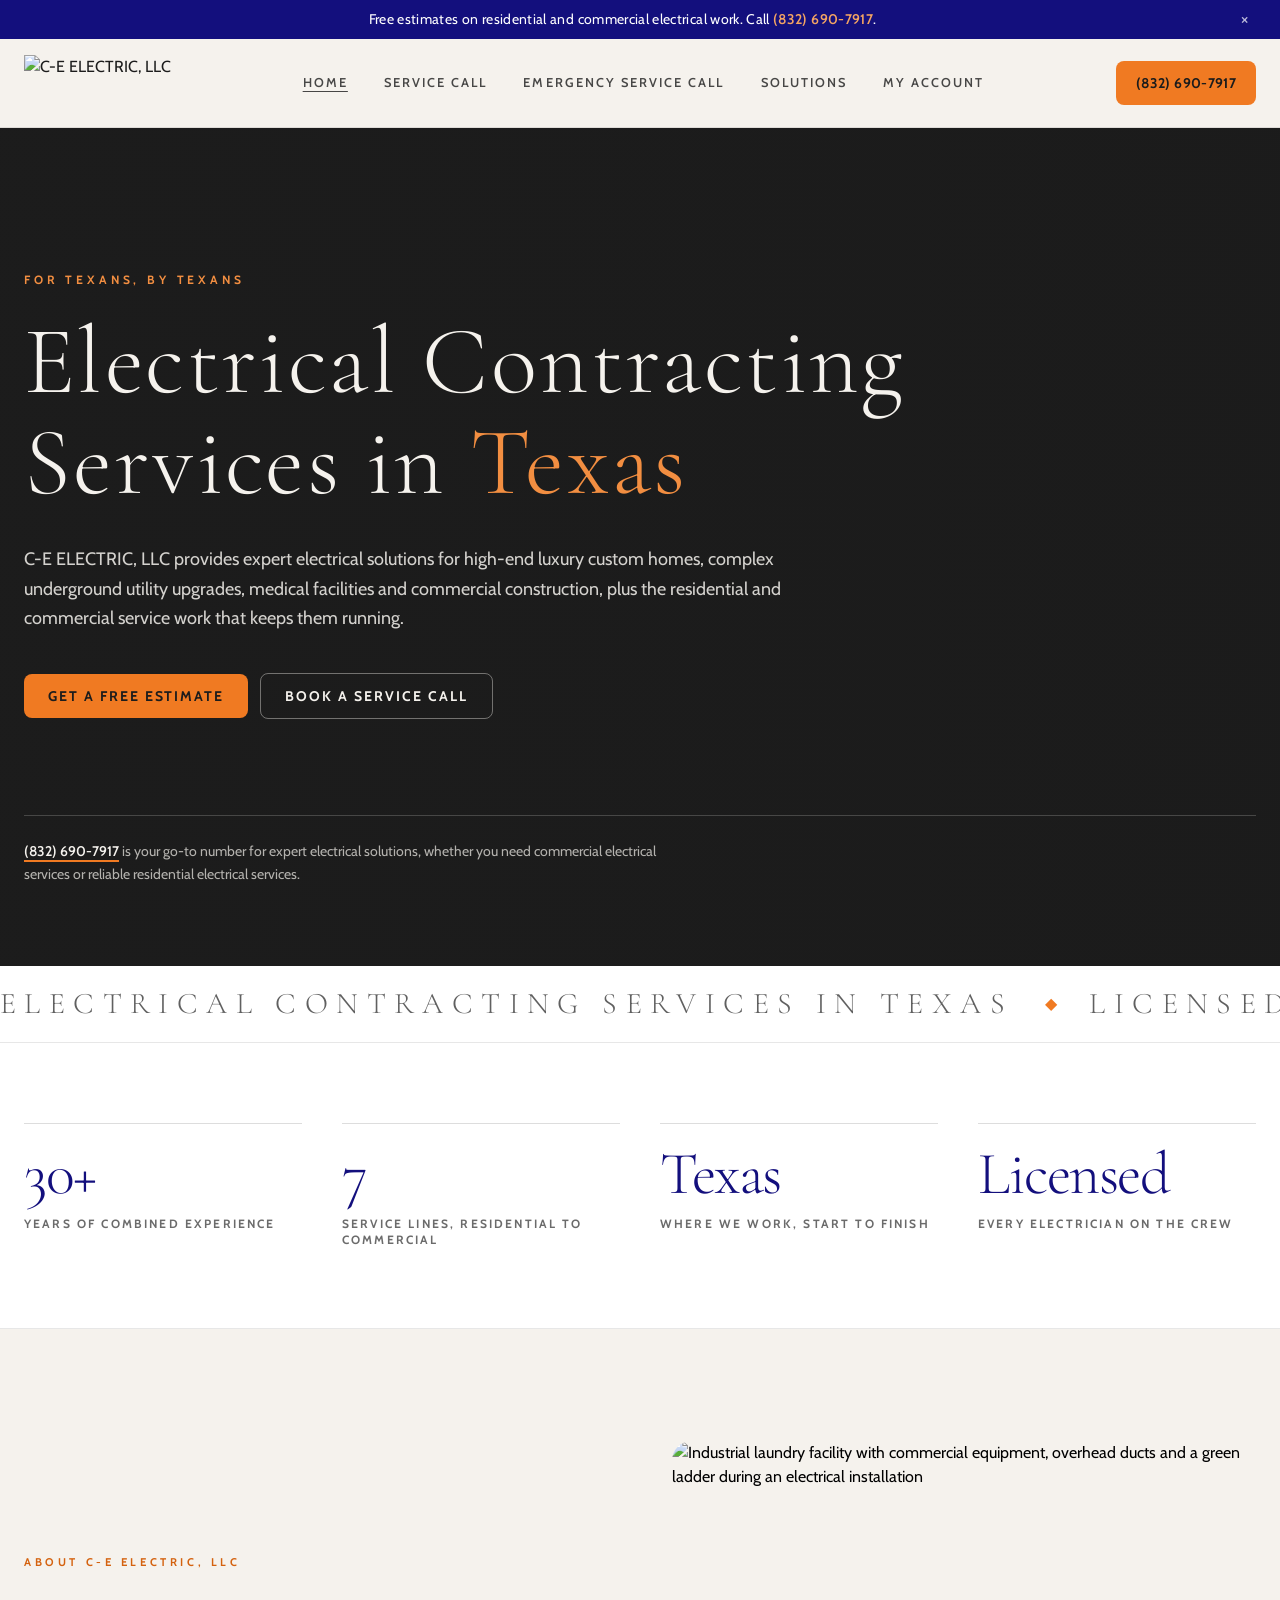
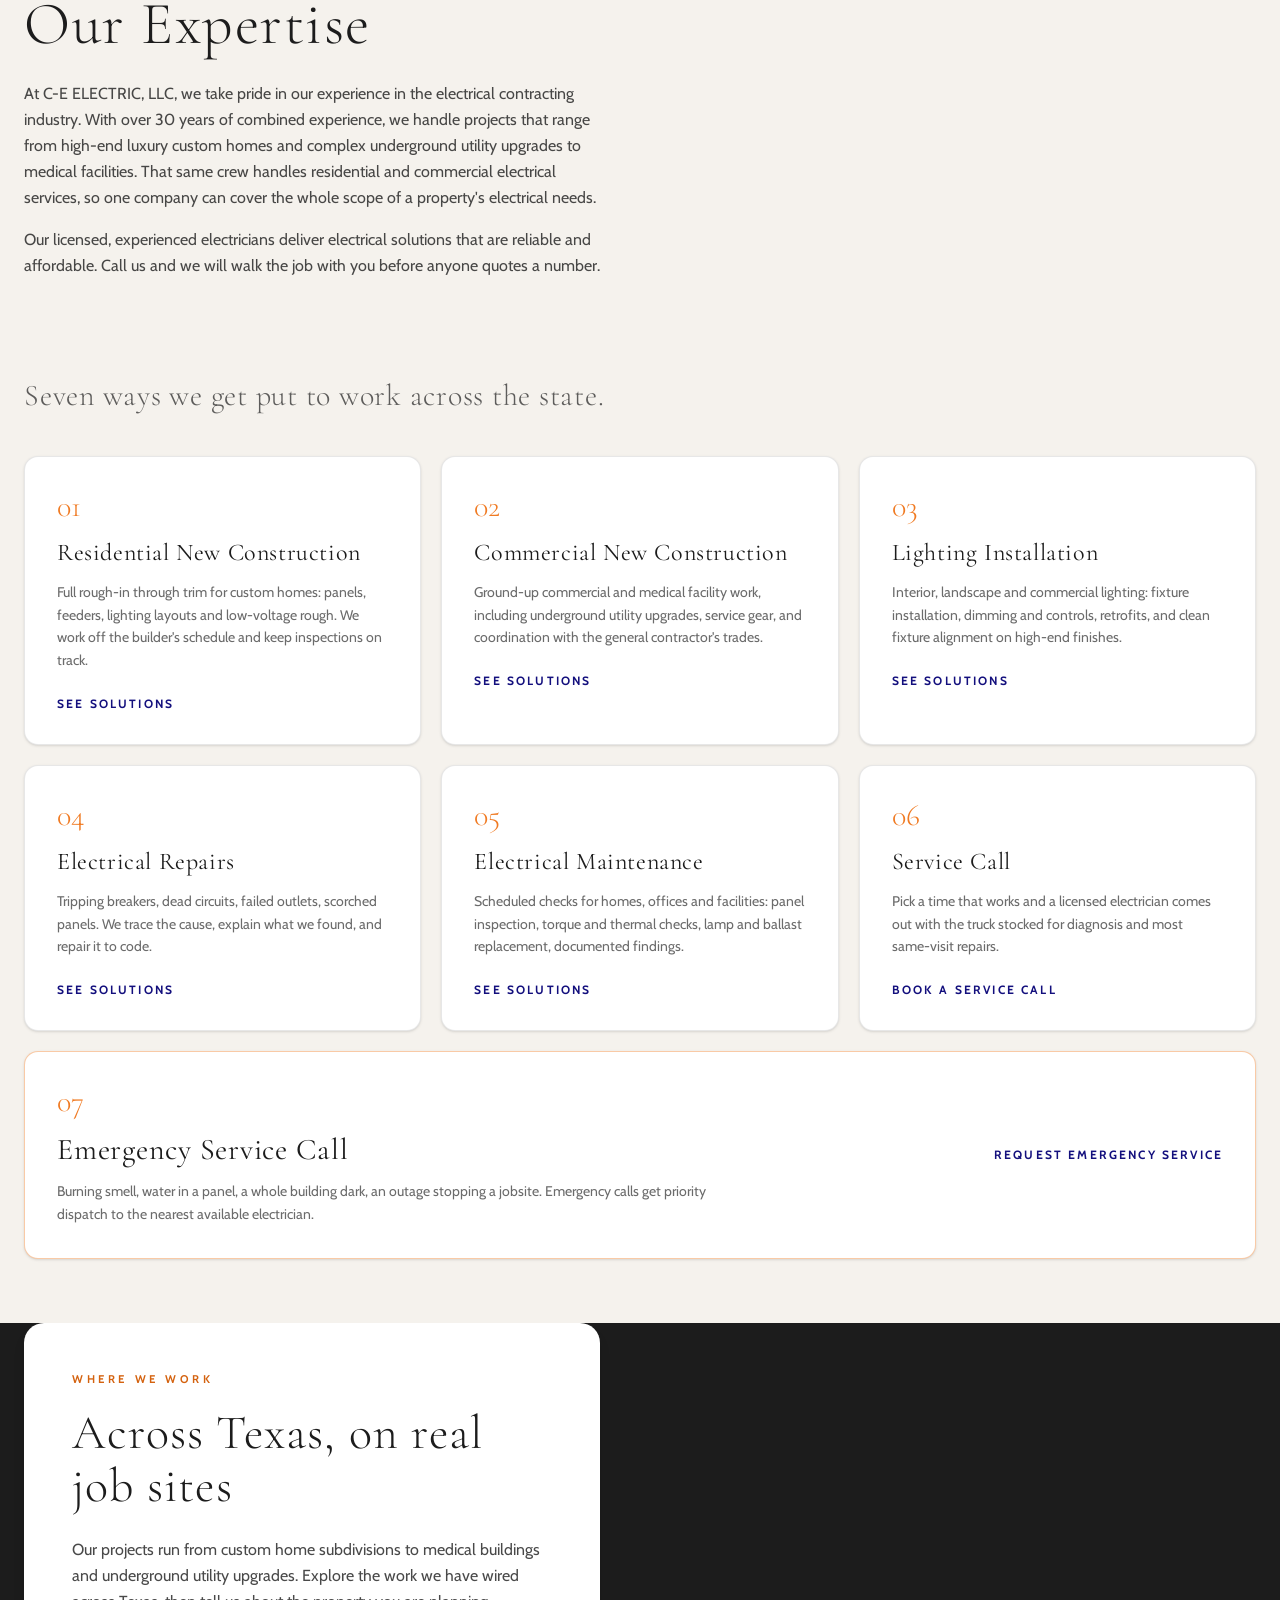
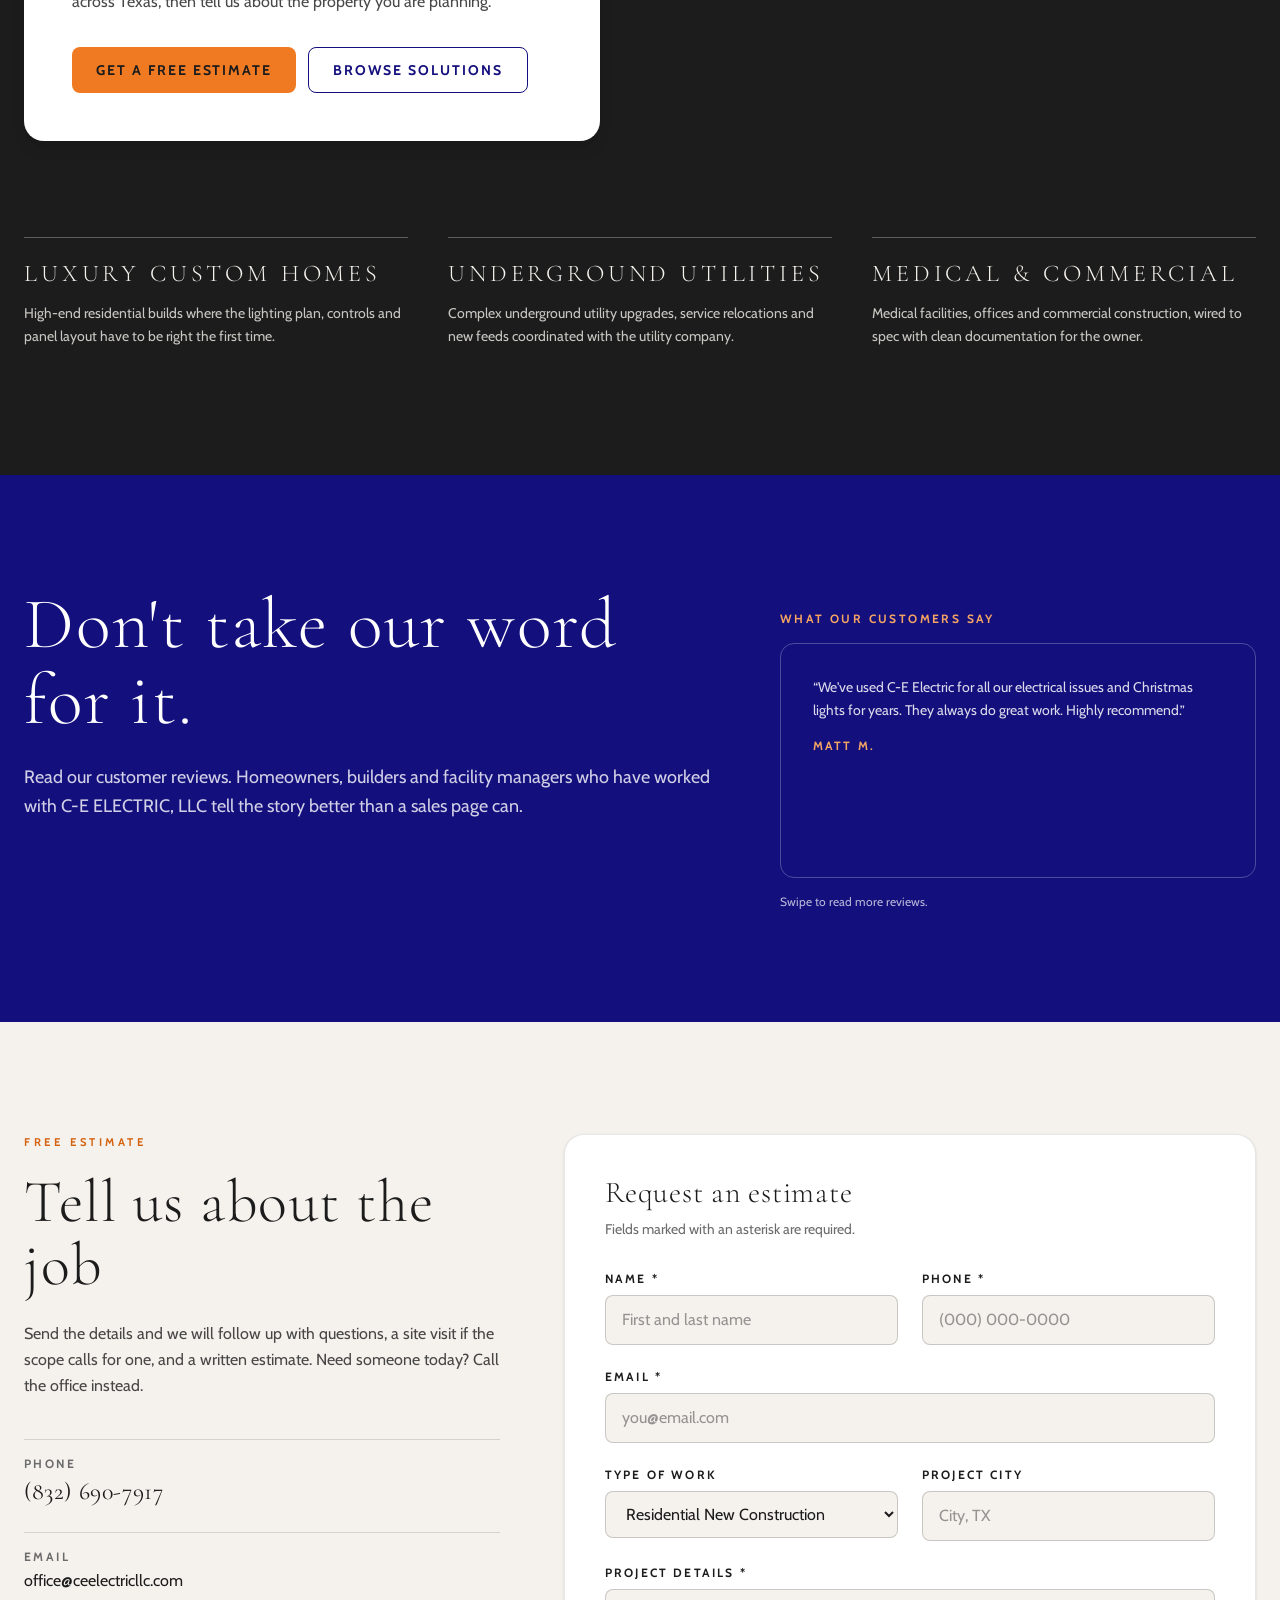
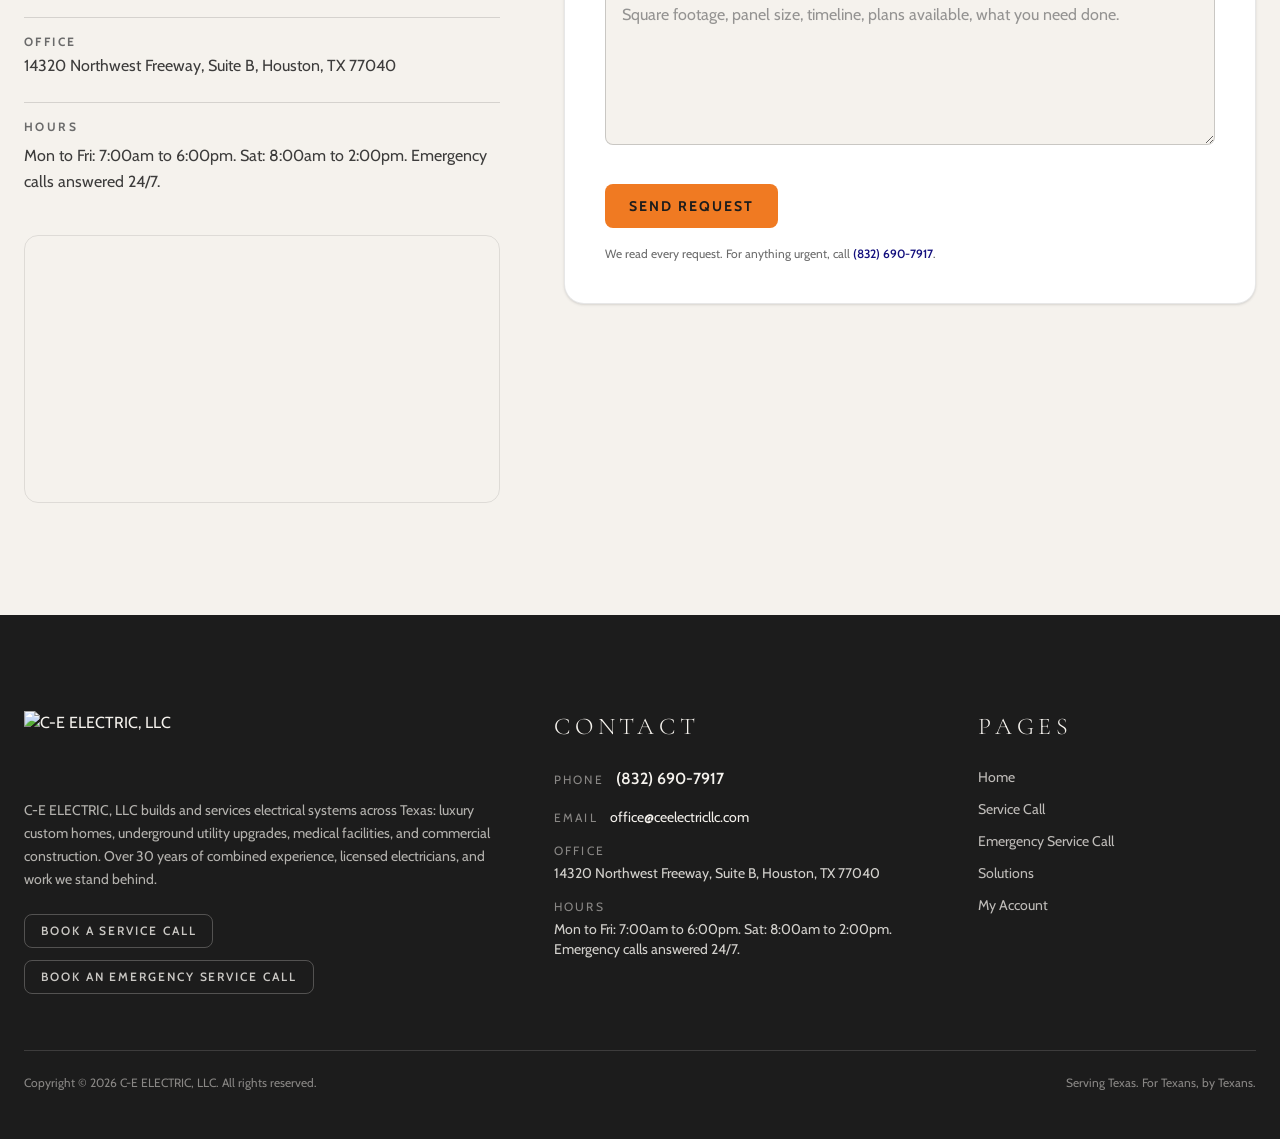
==== commit 43a527de: "Remove a section via the Tibly widget" ====
--- a/index.html
+++ b/index.html
@@ -309,9 +309,6 @@
   </div>
 </section>
 <!-- /block:review-strip -->
-<!-- block:testimonials -->
-<section data-block="" style="padding:72px 24px;font-family:inherit;color:inherit"><div style="max-width:1040px;margin:0 auto"><h2 style="font-size:clamp(26px,3.5vw,34px);font-weight:700;line-height:1.2;margin:0 0 10px;font-family:var(--font-display, inherit)">What our customers say</h2><p style="margin:0 0 36px;opacity:0.72;font-size:16px;line-height:1.6">Real words from people we&#39;ve worked with.</p><div style="display:grid;grid-template-columns:repeat(auto-fit,minmax(240px,1fr));gap:20px"><figure style="border:1px solid;border-color:color-mix(in srgb, currentColor 18%, transparent);border-radius:var(--radius-xl, 12px);padding:24px;margin:0"><blockquote style="margin:0 0 14px;font-size:16px;line-height:1.65;opacity:0.88">“We&#39;ve used C-E Electric for all our electrical issues and Christmas lights for years. They always do great work. Highly recommend.”</blockquote><figcaption style="font-weight:600;font-size:14px">Matt M.</figcaption></figure><figure style="border:1px solid;border-color:color-mix(in srgb, currentColor 18%, transparent);border-radius:var(--radius-xl, 12px);padding:24px;margin:0"><blockquote style="margin:0 0 14px;font-size:16px;line-height:1.65;opacity:0.88">“Great company! The electrician Alex did a great job. Really happy with the service.”</blockquote><figcaption style="font-weight:600;font-size:14px">Daisy Nena</figcaption></figure><figure style="border:1px solid;border-color:color-mix(in srgb, currentColor 18%, transparent);border-radius:var(--radius-xl, 12px);padding:24px;margin:0"><blockquote style="margin:0 0 14px;font-size:16px;line-height:1.65;opacity:0.88">“Had a residential generator quoted and installed. They communicated every step of the way and now I am prepared for the next time the lights go out in Texas. They are fully licensed and insured and my HOA had no issues with them. They cleaned up after themselves and were very professional in their work. Would use again.”</blockquote><figcaption style="font-weight:600;font-size:14px">Yaziel Zamora</figcaption></figure><figure style="border:1px solid;border-color:color-mix(in srgb, currentColor 18%, transparent);border-radius:var(--radius-xl, 12px);padding:24px;margin:0"><blockquote style="margin:0 0 14px;font-size:16px;line-height:1.65;opacity:0.88">“Customer service was amazing. They were very communicative and explained everything well. Outdoor lighting installation, security system installation, outlet and switch relocation and repair.”</blockquote><figcaption style="font-weight:600;font-size:14px">Sitlali Lara</figcaption></figure></div></div></section>
-<!-- /block:testimonials -->
 <!-- block:quote-cta -->
 <section id="estimate" class="bg-bone py-16 font-body md:py-28" data-block="quote-cta">
   <div class="mx-auto max-w-7xl px-4 sm:px-6">
